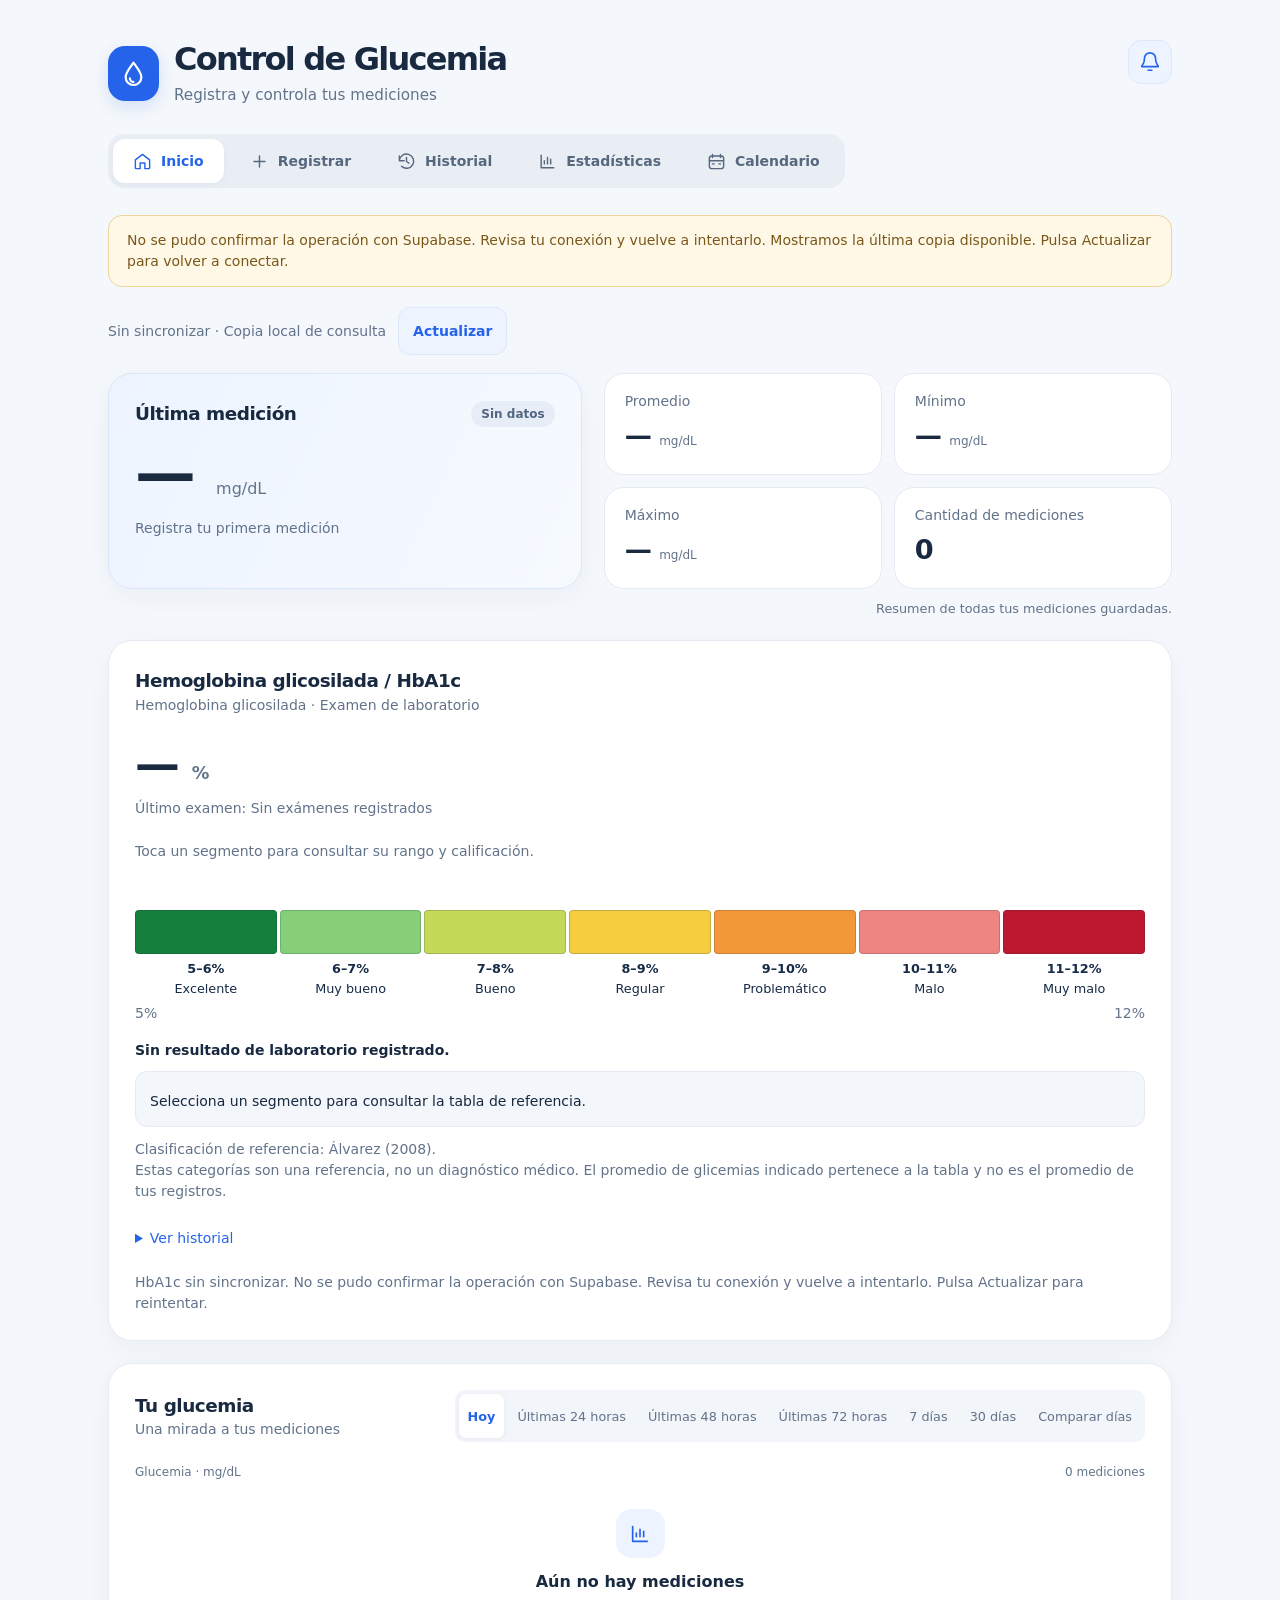
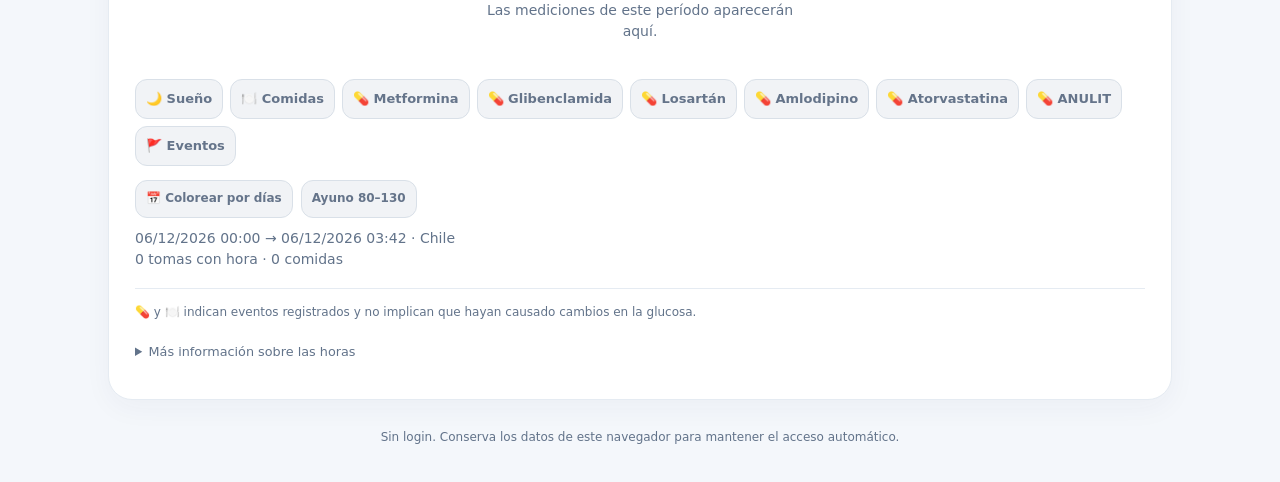
==== index.html @ 37310fe2 "GROK index.html" ====
<!DOCTYPE html>
<html lang="es">
<head>
  <meta charset="UTF-8">
  <meta name="viewport" content="width=device-width, initial-scale=1, viewport-fit=cover">
  <meta name="theme-color" content="#f4f7fb">
  <meta name="description" content="Registro personal de glucemia, historial y estadísticas en tu navegador.">
  <title>Control de Glucemia</title>
  <link rel="manifest" href="./manifest.webmanifest">
  <meta name="apple-mobile-web-app-capable" content="yes">
  <meta name="apple-mobile-web-app-status-bar-style" content="default">
  <meta name="apple-mobile-web-app-title" content="Glucemia">
  <meta name="mobile-web-app-capable" content="yes">
  <link rel="apple-touch-icon" href="./apple-touch-icon.png">
  <link rel="icon" href="./favicon.ico" sizes="16x16 32x32 48x48">
  <link rel="icon" type="image/png" sizes="32x32" href="./favicon-32x32.png">
  <style>
    :root { color-scheme:light; --bg:#f4f7fb; --surface:#fff; --text:#182940; --muted:#62738a; --line:#e5ebf2; --blue:#2563eb; --blue-dark:#1d4ed8; --blue-soft:#edf3ff; --green:#087d61; --green-soft:#e7f6ef; --low:#a96609; --low-soft:#fff4dc; --high:#bf4357; --high-soft:#fff0f2; --radius:24px; --shadow:0 8px 28px rgba(35,56,84,.045); }
    * { box-sizing:border-box; } [hidden] { display:none!important; }
    body { margin:0; background:var(--bg); color:var(--text); font-family:Inter,ui-sans-serif,system-ui,-apple-system,BlinkMacSystemFont,"Segoe UI",sans-serif; font-size:16px; line-height:1.5; -webkit-tap-highlight-color:transparent; }
    button,input,select,textarea { font:inherit; touch-action:manipulation; } button { cursor:pointer; transition:background .18s,transform .18s,box-shadow .18s; } button:active { transform:translateY(1px); } button:disabled { cursor:not-allowed; opacity:.5; }
    :focus-visible { outline:3px solid #78a6ff; outline-offset:4px; } h1,h2,h3,p { margin:0; }
    h1 { font-size:clamp(1.6rem,4vw,2rem); letter-spacing:-.055em; line-height:1.2; } h2 { font-size:1.15rem; letter-spacing:-.025em; } h3 { font-size:1rem; } svg { display:block; }
    .icon { width:22px; height:22px; fill:none; stroke:currentColor; stroke-width:1.8; stroke-linecap:round; stroke-linejoin:round; flex-shrink:0; }
    .muted { color:var(--muted); } .small { font-size:.875rem; } .eyebrow { font-size:.75rem; font-weight:700; letter-spacing:.11em; text-transform:uppercase; }
    .sr-only { position:absolute; width:1px; height:1px; overflow:hidden; clip:rect(0,0,0,0); white-space:nowrap; }
    .app { max-width:1120px; margin:0 auto; padding:40px 28px 36px; } .header { display:flex; align-items:center; gap:15px; margin-bottom:27px; }
    .brand { width:51px; height:55px; display:grid; place-items:center; background:var(--blue); color:#fff; border-radius:17px; box-shadow:0 6px 16px #2563eb26; flex-shrink:0; } .brand .icon { width:29px; height:29px; }
    .header p { margin-top:6px; color:var(--muted); font-size:.95rem; } .local-label { margin-left:auto; display:flex; align-items:center; gap:7px; color:var(--muted); font-size:.8rem; } .local-label .icon { width:16px; height:16px; }
    .nav { display:flex; gap:6px; padding:5px; margin-bottom:27px; background:#e9eef5; border-radius:16px; width:fit-content; }
    .nav button { border:0; background:transparent; color:#56677e; border-radius:12px; display:flex; gap:9px; align-items:center; justify-content:center; padding:11px 20px; font-size:.875rem; font-weight:600; min-height:44px; }
    .nav button[aria-current="page"] { background:#fff; color:var(--blue); box-shadow:0 2px 7px #18304b0a; } .nav .icon { width:19px; height:19px; }
    .workspace { display:grid; grid-template-columns:1fr 1fr; gap:22px; align-items:start; }
    .card { padding:26px; background:var(--surface); border:1px solid var(--line); border-radius:var(--radius); box-shadow:var(--shadow); } .full { grid-column:1/-1; }
    .card-head { display:flex; align-items:center; justify-content:space-between; gap:14px; margin-bottom:21px; } .heading-icon { display:flex; align-items:center; gap:10px; } .heading-icon>.icon { color:var(--blue); width:21px; height:21px; }
    .section-label { margin-bottom:14px; color:var(--muted); } .overview { display:grid; grid-template-columns:1fr 1.2fr; gap:22px; }
    .latest { background:linear-gradient(115deg,#edf4ff,#f6faff); border-color:#dae6fb; } .latest .card-head { margin-bottom:12px; }
    .latest-value { font-size:clamp(2.8rem,7vw,3.8rem); font-weight:700; line-height:1.1; letter-spacing:-.065em; } .latest-value span { font-size:1rem; color:var(--muted); letter-spacing:0; font-weight:500; margin-left:7px; } .latest-date { margin-top:11px; color:var(--muted); font-size:.875rem; }
    .stats { display:grid; grid-template-columns:1fr 1fr; gap:12px; } .stat { border:1px solid var(--line); border-radius:20px; padding:17px 20px; background:#fff; } .stat dt { color:var(--muted); font-size:.875rem; } .stat dd { margin:4px 0 0; font-size:1.7rem; font-weight:700; letter-spacing:-.04em; } .stat dd small { font-size:.75rem; color:var(--muted); font-weight:500; letter-spacing:0; } dl { margin:0; }
    .scope-note { margin-top:10px; color:var(--muted); font-size:.8rem; text-align:right; } .register-card { grid-row:span 2; } .form-field { margin-bottom:17px; }
    label { display:block; font-size:.875rem; font-weight:600; margin-bottom:7px; } label .optional { color:var(--muted); font-weight:400; }
    input,select,textarea { width:100%; color:var(--text); background:#fafbfd; border:1px solid #dce4ee; border-radius:12px; padding:12px 14px; min-height:48px; }
    input::placeholder,textarea::placeholder { color:#8391a4; opacity:1; } input:focus,select:focus,textarea:focus { outline:0; border-color:var(--blue); box-shadow:0 0 0 3px #2563eb18; background:#fff; } textarea { resize:vertical; min-height:84px; }
    .glucose-wrap { background:#f4f8ff; border:1px solid #dce8fb; border-radius:18px; padding:15px 20px; text-align:center; margin-bottom:20px; } .glucose-wrap label { color:var(--muted); font-size:.8rem; font-weight:500; }
    .glucose-wrap input { display:block; width:100%; border:0; background:transparent; padding:0; min-height:72px; text-align:center; font-size:3.5rem; font-weight:650; letter-spacing:-.055em; color:var(--blue); } .glucose-wrap input::placeholder { color:#98b4e1; } .glucose-wrap input:focus { box-shadow:none; } .glucose-wrap:focus-within { border-color:var(--blue); box-shadow:0 0 0 3px #2563eb15; } .glucose-wrap .unit { color:var(--muted); font-size:.875rem; }
    .primary { border:0; background:var(--blue); color:#fff; border-radius:13px; padding:14px 20px; min-height:50px; font-weight:600; display:inline-flex; align-items:center; justify-content:center; gap:9px; } .primary:hover { background:var(--blue-dark); box-shadow:0 5px 16px #2563eb20; } .wide { width:100%; }
    .error { color:#b52d43; font-size:.875rem; margin:0 0 14px; } .privacy { display:flex; gap:7px; align-items:center; justify-content:center; margin-top:13px; font-size:.75rem; color:var(--muted); } .privacy .icon { width:14px; height:14px; }
    .badge { display:inline-flex; align-items:center; gap:5px; padding:4px 10px; border-radius:20px; font-size:.75rem; font-weight:650; white-space:nowrap; } .badge.low { background:var(--low-soft); color:var(--low); } .badge.normal { background:var(--green-soft); color:var(--green); } .badge.high { background:var(--high-soft); color:var(--high); } .badge.neutral { background:#e6edf7; color:#526581; }
    .filters { display:flex; gap:4px; padding:4px; background:#f2f5f9; border-radius:10px; flex-shrink:0; } .filters button { border:0; border-radius:7px; background:transparent; padding:7px 9px; min-height:36px; font-size:.8rem; color:var(--muted); } .filters button[aria-pressed="true"] { background:#fff; color:var(--blue); box-shadow:0 1px 5px #192b4510; font-weight:650; }
    .chart-top { display:flex; justify-content:space-between; gap:12px; margin-bottom:3px; font-size:.75rem; color:var(--muted); } .chart-scroll { overflow-x:hidden; } .chart { width:100%; min-width:260px; height:235px; overflow:visible; } .chart text { font-family:inherit; font-size:12px; fill:var(--muted); } .chart .hit { cursor:pointer; outline:none; } .chart .hit:hover .dot,.chart .hit:focus .dot { stroke-width:4; stroke:#132c59; }
    .chart-detail { min-height:63px; padding:11px 13px; border-radius:12px; background:#f5f8fc; font-size:.875rem; color:var(--muted); overflow-wrap:anywhere; } .chart-detail strong { color:var(--text); } .chart-detail:empty::before { content:"Toca un punto para ver la medición."; }
    .empty { padding:25px 12px; text-align:center; color:var(--muted); } .empty-icon { margin:0 auto 12px; background:var(--blue-soft); color:var(--blue); width:49px; height:49px; border-radius:16px; display:grid; place-items:center; } .empty h3 { color:var(--text); margin-bottom:6px; } .empty p { font-size:.875rem; max-width:320px; margin:auto; }
    .range-bar { height:13px; background:#edf1f6; border-radius:10px; display:flex; overflow:hidden; margin:6px 0 20px; } .range-bar span { transition:width .4s ease; } .range-bar .low { background:#eeb54c; } .range-bar .normal { background:#2fa780; } .range-bar .high { background:#de7788; }
    .range-legend { display:grid; grid-template-columns:repeat(3,1fr); gap:10px; } .range-item strong { display:block; font-size:1.65rem; letter-spacing:-.035em; margin:3px 0; } .range-label { display:flex; align-items:center; gap:6px; font-size:.8rem; color:var(--muted); } .swatch { width:8px; height:8px; border-radius:50%; flex-shrink:0; } .range-item small { color:var(--muted); font-size:.75rem; } .range-note { margin-top:18px; border-top:1px solid var(--line); padding-top:14px; color:var(--muted); font-size:.75rem; line-height:1.65; }
    .history-list { display:grid; gap:12px; } .record { display:flex; gap:16px; justify-content:space-between; padding:19px; border:1px solid var(--line); border-radius:17px; background:#fff; } .record-main { min-width:0; } .record-top { display:flex; flex-wrap:wrap; align-items:center; gap:10px; } .record-value { font-size:1.45rem; font-weight:700; letter-spacing:-.035em; } .record-value small { font-size:.8rem; font-weight:500; letter-spacing:0; color:var(--muted); } .record-moment { font-size:.875rem; font-weight:600; margin-top:3px; } .record-food,.record-note { font-size:.875rem; color:var(--muted); margin-top:7px; overflow-wrap:anywhere; white-space:pre-wrap; } .record time { display:block; margin-top:11px; color:var(--muted); font-size:.8rem; }
    .delete-one { width:42px; height:42px; flex-shrink:0; border:0; background:#f7f9fc; border-radius:12px; display:grid; place-items:center; color:#78859a; } .delete-one:hover { color:var(--high); background:var(--high-soft); } .delete-one .icon { width:19px; height:19px; }
    .record-actions { display:flex; gap:8px; align-items:flex-start; flex-shrink:0; }
    .edit-one { width:42px; height:42px; flex-shrink:0; border:0; background:#f0f5ff; border-radius:12px; display:grid; place-items:center; color:var(--blue); }
    .edit-one:hover { background:#dfeaff; color:var(--blue-dark); }
    .edit-one .icon { width:19px; height:19px; }
    .edit-dialog { width:min(560px,calc(100% - 28px)); max-height:90vh; overflow:auto; border:0; border-radius:22px; padding:0; box-shadow:0 24px 70px #142f5140; color:var(--text); }
    .edit-dialog::backdrop { background:#10233b66; backdrop-filter:blur(2px); }
    .edit-dialog-inner { padding:24px; }
    .edit-dialog-head { display:flex; justify-content:space-between; align-items:center; gap:12px; margin-bottom:20px; }
    .edit-close { border:0; background:#f2f5f9; border-radius:10px; width:40px; height:40px; font-size:1.35rem; color:var(--muted); }
    .edit-actions { display:flex; gap:10px; margin-top:18px; }
    .edit-actions button { flex:1; }
    .danger { border:1px solid #efced5; background:#fff; color:var(--high); border-radius:12px; min-height:46px; padding:10px 16px; font-size:.875rem; font-weight:600; } .danger:hover { background:var(--high-soft); } .history-footer { display:flex; justify-content:flex-end; margin-top:22px; }
    .footer { text-align:center; color:var(--muted); font-size:.75rem; margin-top:28px; } .toast { position:fixed; z-index:30; left:50%; bottom:28px; transform:translate(-50%,20px); padding:14px 20px; background:#143e34; color:#fff; border-radius:14px; box-shadow:0 10px 30px #173d3430; opacity:0; pointer-events:none; transition:opacity .2s,transform .2s; width:max-content; max-width:calc(100% - 32px); font-size:.875rem; text-align:center; } .toast.show { opacity:1; transform:translate(-50%,0); }
    .storage-warning { border:1px solid #ecd49a; background:#fff8e6; color:#795819; padding:14px 18px; border-radius:14px; margin-bottom:20px; font-size:.875rem; }
    .page-enter { animation:enter .25s ease both; } @keyframes enter { from { opacity:0; transform:translateY(5px); } to { opacity:1; transform:translateY(0); } }
    body[data-page="registrar"] .workspace { grid-template-columns:minmax(0,600px); justify-content:center; } body[data-page="estadisticas"] .chart-card,body[data-page="estadisticas"] .range-card { grid-column:1/-1; } body[data-page="estadisticas"] .chart { height:300px; }
    @media (max-width:760px) {
      .app { padding:25px 18px calc(104px + env(safe-area-inset-bottom)); } .header { gap:11px; margin-bottom:23px; } .header p { font-size:.875rem; } .brand { width:43px; height:47px; border-radius:14px; } .brand .icon { width:26px; height:26px; } .local-label { display:none; }
      .nav { position:fixed; z-index:20; bottom:0; left:0; right:0; width:100%; margin:0; padding:9px 12px calc(9px + env(safe-area-inset-bottom)); border-radius:20px 20px 0 0; background:rgba(255,255,255,.97); border-top:1px solid var(--line); box-shadow:0 -5px 25px #142f5106; backdrop-filter:blur(12px); gap:3px; } .nav button { flex:1; flex-direction:column; padding:6px 2px; gap:4px; font-size:.75rem; min-width:0; } .nav button[aria-current="page"] { background:var(--blue-soft); box-shadow:none; } .nav .icon { width:22px; height:22px; }
      .workspace { grid-template-columns:minmax(0,1fr); gap:18px; } .overview { grid-template-columns:1fr; gap:13px; } .card { padding:21px; border-radius:21px; } .latest { padding:23px; } .latest-value { font-size:3.4rem; } .stat { padding:14px 17px; border-radius:17px; } .stat dd { font-size:1.5rem; } .register-card { grid-row:auto; } .toast { bottom:calc(91px + env(safe-area-inset-bottom)); } .card-head { flex-wrap:wrap; gap:12px; } .chart { height:220px; } .scope-note { text-align:left; }
    }
    .medications-section { border-top:1px solid var(--line); padding-top:20px; margin:4px 0 22px; }
    .medications-section>p { margin:5px 0 16px; }
    .medication-card { padding:17px; margin-top:12px; background:#fafbfd; border:1px solid var(--line); border-radius:17px; min-width:0; }
    .medication-card>p { margin-top:2px; }
    .medication-choice { border:0; margin:17px 0 0; padding:0; min-width:0; }
    .medication-choice legend { font-size:.875rem; font-weight:600; padding:0; margin-bottom:8px; }
    .medication-toggle { display:inline-flex; gap:5px; padding:4px; background:#e9eef5; border-radius:12px; }
    .medication-option { margin:0; position:relative; cursor:pointer; }
    .medication-option input { position:absolute; width:1px; height:1px; min-height:0; opacity:0; padding:0; }
    .medication-option span { display:block; min-width:64px; padding:10px 17px; text-align:center; border-radius:9px; color:var(--muted); }
    .medication-option input:checked+span { color:var(--blue); background:#fff; box-shadow:0 2px 7px #18304b0a; }
    .medication-option input:focus-visible+span { outline:3px solid #78a6ff; outline-offset:2px; }
    .medication-details { border:0; padding:0; margin:17px 0 0; min-width:0; }
    .medication-equivalent { display:block; margin:7px 0 16px; color:var(--green); font-size:.875rem; font-weight:600; }
    .medication-time-row { display:flex; align-items:center; gap:9px; }
    .medication-time-row input { min-width:0; flex:1; background:#fff; }
    .now-button { flex-shrink:0; background:var(--blue-soft); color:var(--blue); border:1px solid #dce8fb; border-radius:12px; min-height:48px; padding:10px 14px; font-size:.875rem; font-weight:600; }
    .now-button:hover { background:#dfeaff; }
    .record-medications { margin-top:13px; padding-top:12px; border-top:1px solid var(--line); }
    .record-medications h3 { font-size:.875rem; margin-bottom:7px; }
    .record-medication { margin-top:8px; font-size:.875rem; overflow-wrap:anywhere; }
    .record-medication strong { display:block; font-weight:600; }
    .record-medication p { color:var(--muted); }
    @media (prefers-reduced-motion:reduce) { *,*::before,*::after { animation:none!important; transition:none!important; scroll-behavior:auto!important; } }
    /* Extensiones: reutilizan la paleta y las tarjetas existentes. */
    .workspace>* { min-width:0; }
    .filters { flex-wrap:wrap; flex-shrink:1; }
    .filters button { min-height:44px; }
    .pressure-section { border-top:1px solid var(--line); padding-top:20px; margin-bottom:22px; }
    .pressure-fields { display:grid;grid-template-columns:repeat(2,minmax(0,1fr));gap:12px; }
    .pressure-fields label { min-height:42px; }
    .chart-options { margin:14px 0 10px; }
    .chart-options strong { margin-left:8px; }
    .chart { min-width:0; }
    .event-marker { cursor:pointer; }
    .event-marker:focus .event-line,.event-marker:hover .event-line { stroke-width:3;opacity:1; }
    .chart-detail:empty::before { content:"Toca un punto o un marcador 🌙 / 💊 / 🍽️ / 🚩 para ver el registro."; }
    .event-detail+.event-detail { margin-top:8px;padding-top:8px;border-top:1px solid var(--line); }
    .calendar-navigation { display:flex;align-items:center;justify-content:space-between;gap:12px; }
    #calendar-month { text-align:center;text-transform:capitalize; }
    .calendar-summary { display:flex;flex-wrap:wrap;gap:8px 20px;padding:18px 0;font-size:.875rem; }
    .calendar-week,.calendar-grid { display:grid;grid-template-columns:repeat(7,minmax(0,1fr));gap:7px; }
    .calendar-week { text-align:center;color:var(--muted);font-size:.8rem;margin-bottom:8px; }
    .calendar-day { border:1px solid var(--line);border-radius:14px;min-width:0;min-height:99px;padding:9px 5px;display:flex;flex-direction:column;align-items:center;gap:3px;color:var(--text); }
    .green { background:var(--green-soft);color:#08664f; }
    .yellow { background:var(--low-soft);color:#805109; }
    .red { background:var(--high-soft);color:#a52c40; }
    .gray { background:#f0f3f7;color:#586b80; }
    .calendar-day[aria-pressed="true"] { outline:3px solid var(--blue);outline-offset:1px; }
    .calendar-day[aria-current="date"] .day-number { text-decoration:underline;text-underline-offset:4px; }
    .calendar-day .day-number { font-weight:700;font-size:1rem; }
    .day-count,.day-average { font-size:.75rem; }
    .calendar-symbol { display:inline-flex;min-width:20px;justify-content:center;border-radius:6px;font-weight:750;font-size:.8rem; }
    .calendar-legend { display:flex;flex-wrap:wrap;gap:9px 18px;padding:0;margin:18px 0 10px;list-style:none;font-size:.8rem; }
    .calendar-detail { margin-top:24px;border-top:1px solid var(--line);padding-top:22px; }
    .calendar-detail .history-list { margin-top:16px; }
    @media(max-width:480px) {
      .calendar-card { padding:16px 10px; }
      .calendar-grid,.calendar-week { gap:4px; }
      .calendar-day { min-height:86px;padding:8px 1px;border-radius:9px;gap:4px; }
      .day-average,.calendar-navigation button span { display:none; }
      .calendar-navigation { gap:6px; }
      .calendar-navigation button { min-width:44px;padding:8px 12px; }
      .day-count { font-size:.65rem; }
      .nav { padding-left:5px;padding-right:5px; }
      .nav button { font-size:.66rem; }
    }

    .record .record-main { flex:1; }
    .record.record-low { background:var(--low-soft);border-color:#ebd29a; }
    .record.record-normal { background:var(--green-soft);border-color:#b6dfca; }
    .record.record-high { background:var(--high-soft);border-color:#edbcc5; }
    .record-status { margin-left:auto;align-self:flex-start;flex-shrink:0; }
    .record-status.normal { background:#c9eddb;color:#08664f; }
    .record-status.low { background:#ffe2a1;color:#805109; }
    .record-status.high { background:#f8ced5;color:#a52c40; }
    .calendar-chart-section { margin:10px 0 24px;padding:18px 0;border-bottom:1px solid var(--line); }
    .calendar-chart-section h3 { margin-bottom:12px; }
    .calendar-chart-section .chart { height:280px; }
    @media(max-width:480px) {
      .record { gap:8px;padding:14px; }
      .record-status { padding:4px 8px;font-size:.7rem; }
      .record .delete-one { width:34px;height:38px; }
      .calendar-chart-section .chart { height:235px; }
    }
    .calendar-clock-wrap { max-width:440px;margin:0 auto 12px; }
    .calendar-clock { width:100%;height:auto;display:block;overflow:visible; }
    .clock-hour { font-family:inherit;font-size:13px;fill:var(--muted); }
    .clock-hour.major { font-weight:700;fill:var(--text); }
    .clock-date { font-family:inherit;font-size:15px;font-weight:600;fill:var(--text); }
    .clock-count { font-family:inherit;font-size:32px;font-weight:700;fill:var(--text); }
    .clock-point { cursor:pointer; }
    .clock-point:focus .clock-dot,.clock-point:hover .clock-dot { stroke:#182940;stroke-width:4; }
    .clock-legend { display:flex;justify-content:center;flex-wrap:wrap;gap:8px 16px;margin:12px 0;font-size:.8rem;color:var(--muted); }
    .clock-legend span { display:inline-flex;align-items:center;gap:5px; }
    #calendar-clock-detail:empty::before { content:"Toca un punto del reloj para consultar su hora y sus detalles."; }
    #calendar-clock-note { margin:12px 0; }
    #calendar-chart-title { margin-top:24px; }
    .event-datetime { display:grid;grid-template-columns:minmax(0,1fr);gap:14px;width:100%;min-width:0;max-width:100%; }
    .event-datetime input { min-width:0;max-width:100%; }
    .record.record-meal { background:#fff7ec;border-color:#ecd8bc; }
    .meal-register-card,.medication-register-card { scroll-margin-top:20px; }
    .chart-options { display:flex;gap:8px;flex-wrap:wrap; }
    .chart-options .now-button { min-height:40px;padding:7px 10px;font-size:.78rem; }
    @media(max-width:760px) {
      .chart-options { display:grid;grid-template-columns:repeat(3,minmax(0,1fr));gap:5px;margin:10px 0 8px; }
      .chart-options .now-button { width:100%;min-width:0;min-height:34px;padding:5px 3px;font-size:.60rem;line-height:1.1;white-space:nowrap; }
      .chart-options strong { margin-left:2px; }
      .chart-card .chart { height:245px; }
    }
    #calendar-timeline { margin-top:16px; }
    .clock-date { font-size:13px; }
    body[data-page="inicio"] .chart-card { grid-column:1/-1; }
    .history-date-group { display:grid;gap:12px;min-width:0; }
    .history-date-group+.history-date-group { margin-top:16px; }
    .history-date-title { padding:10px 2px 6px;border-bottom:1px solid var(--line);font-size:.95rem;font-weight:650;color:var(--muted); }
    .chart-help { margin-top:10px;color:var(--muted);font-size:.8rem; }
    .chart-help summary { cursor:pointer;padding:9px 0;min-height:40px; }
    .chart-help p { margin:5px 0 10px; }

    #chart { touch-action:pan-y; }
    #chart-content .chart-scroll { position:relative; }
    .chart-touch-surface { pointer-events:none;touch-action:none; }
    @media(any-pointer:coarse) { .comparison-average-point { touch-action:none; } }
    .note-event-marker text { font-size:13px; }
    .event-detail,.record-main { overflow-wrap:anywhere; }
    .calendar-event-flag { position:absolute;right:3px;top:3px;font-size:11px; }
    .calendar-day { position:relative; }
    .chart-crosshair { stroke:#7c8798;stroke-width:1;stroke-dasharray:2 3;opacity:.8;pointer-events:none; }
    .chart-tooltip { position:absolute;z-index:3;max-width:290px;box-sizing:border-box;background:#172b46;color:white;border-radius:8px;padding:8px 10px;font-size:12px;line-height:1.35;pointer-events:none;box-shadow:0 3px 12px #14294426;overflow:hidden; }
    .chart-tooltip .event-detail { padding:5px 0 0;margin:5px 0 0;border-top:1px solid #ffffff40; }
    .chart-tooltip p { margin:2px 0;overflow-wrap:anywhere;color:inherit;font-size:12px; }
    .chart-tooltip strong { color:inherit;font-size:12px; }
    .chart .is-preview .dot,.chart .is-selected .dot { stroke:#132c59;stroke-width:4;r:7; }
    .chart .is-preview .event-line,.chart .is-selected .event-line { stroke-width:3;opacity:1; }

    /* Comparador de días: estilos limitados a sus elementos. */
    .comparison-panel { margin:0 0 18px;padding:16px;border:1px solid var(--line);border-radius:16px;background:#fafbfd; }
    .comparison-panel h3 { margin-bottom:12px; }
    .comparison-dates { display:grid;grid-template-columns:repeat(auto-fit,minmax(220px,1fr));gap:12px; }
    .comparison-date { display:flex;align-items:end;gap:8px;min-width:0; }
    .comparison-date>div { flex:1;min-width:0; }
    .comparison-date input { min-width:0;max-width:100%; }
    .comparison-actions { display:flex;flex-wrap:wrap;align-items:center;gap:10px;margin-top:14px; }
    .comparison-legend { display:flex;flex-wrap:wrap;gap:8px 16px;margin:12px 0 18px;font-size:.8rem; }
    .comparison-key { display:inline-flex;align-items:center;gap:6px; }
    .comparison-swatch { display:inline-block;width:24px;height:4px;flex-shrink:0;border-radius:3px; }
    .comparison-summary { margin-top:20px;min-width:0; }
    .comparison-table-wrap { max-width:100%;overflow-x:auto;margin:12px 0;border:1px solid var(--line);border-radius:12px; }
    .comparison-table { border-collapse:separate;border-spacing:0;width:100%;font-size:.8rem; }
    .comparison-table th,.comparison-table td { padding:10px 12px;border-bottom:1px solid var(--line);text-align:center;min-width:108px; }
    .comparison-table th:first-child { position:sticky;left:0;background:#f5f8fc;text-align:left;min-width:150px;max-width:190px;z-index:1; }
    .comparison-table thead th { background:#f5f8fc; }
    .comparison-table tr:last-child>* { border-bottom:0; }
    @media(max-width:480px) { .comparison-dates { grid-template-columns:minmax(0,1fr); } .comparison-panel { padding:12px; } .comparison-actions>button { flex:1 1 150px; } .comparison-table th:first-child { min-width:125px;max-width:135px; } }
    .hba1c-card .hba1c-value { font-size:2.8rem;font-weight:700;letter-spacing:-.04em;line-height:1.2;margin:8px 0; }
    .hba1c-card .hba1c-value small { font-size:1.1rem;color:var(--muted); }
    .hba1c-scale { margin-top:22px; }
    .hba1c-track { position:relative;padding-top:48px; }
    .hba1c-marker { position:absolute;inset:0;pointer-events:none; }
    .hba1c-marker-label { position:absolute;top:0;left:clamp(52px,var(--position),calc(100% - 52px));transform:translateX(-50%);background:#172b46;color:white;border:2px solid white;border-radius:8px;padding:5px 9px;font-size:.875rem;font-weight:700;white-space:nowrap;box-shadow:0 1px 4px #172b4640; }
    .hba1c-marker-tip { position:absolute;top:34px;left:var(--position);transform:translateX(-50%);width:18px;height:18px;filter:drop-shadow(0 1px 1px #172b4670); }
    .hba1c-segments { display:grid;grid-template-columns:repeat(7,minmax(0,1fr));gap:3px; }
    .hba1c-segment { min-width:0;border:0;background:transparent;padding:0;color:#172b46;cursor:pointer;border-radius:5px; }
    .hba1c-segment:focus-visible { outline:3px solid #172b46;outline-offset:4px; }
    .hba1c-swatch { display:block;height:44px;background:var(--segment-color);border-radius:4px;border:1px solid #172b4633; }
    .hba1c-segment[aria-pressed="true"] .hba1c-swatch { box-shadow:inset 0 0 0 3px #fff,inset 0 0 0 5px #172b46; }
    .hba1c-range,.hba1c-rating { display:block;font-size:.8rem;line-height:1.4;margin-top:6px;overflow-wrap:anywhere; }
    .hba1c-rating { font-weight:400;margin-top:2px; }
    .hba1c-limits { display:flex;justify-content:space-between;margin-top:5px; }
    .hba1c-current { margin:16px 0 10px;font-weight:600; }
    .hba1c-reference { padding:14px;background:#f3f6fa;border:1px solid var(--line);border-radius:12px; }
    .hba1c-reference p { margin-top:5px; }
    .hba1c-source { margin-top:12px; }
    @media(max-width:767px) { .hba1c-segment .hba1c-range,.hba1c-segment .hba1c-rating { display:none; } }
    .hba1c-actions { display:flex;flex-wrap:wrap;align-items:center;gap:14px;margin-top:16px; }
    .hba1c-history { margin-top:16px; }
    .hba1c-history summary { cursor:pointer;color:var(--blue);font-size:.875rem;min-height:44px;padding:10px 0; }
    .hba1c-history-row { display:flex;justify-content:space-between;align-items:center;gap:12px;padding:12px 0;border-top:1px solid var(--line); }
    .hba1c-history-row strong,.hba1c-history-row time { display:block; }
    #hba1c-status,#hba1c-change { margin-top:10px;overflow-wrap:anywhere; }
    .vitals-summary { display:grid;grid-template-columns:repeat(4,minmax(0,1fr));gap:12px;margin:20px 0; }
    .vitals-stat { border:1px solid var(--line);border-radius:16px;padding:16px;min-width:0; }
    .vitals-stat strong { display:block;font-size:1.5rem;margin:8px 0; }
    .vitals-stat small { display:block;color:var(--muted);margin-top:6px; }
    #vitals-reference-legend p { margin-top:10px; }
    .vitals-units,.vitals-legend { display:flex;justify-content:space-between;gap:12px;flex-wrap:wrap;font-size:.8rem;color:var(--muted);margin:16px 0; }
    #vitals-chart { width:100%;height:330px;display:block;touch-action:pan-y; }
    #vitals-host { position:relative; }
    #vitals-tooltip { pointer-events:none;z-index:5; }
    #vitals-detail { margin-top:12px; }
    #vitals-detail:empty { display:none; }
    .vitals-key { display:inline-block;width:24px;border-top:3px solid;vertical-align:middle;margin-right:6px; }
    @media(max-width:800px) { .vitals-summary { grid-template-columns:repeat(2,minmax(0,1fr)); }.vitals-stat { padding:12px; }.vitals-stat strong { font-size:1.2rem; } }
    @media(max-width:359px) { .vitals-summary { grid-template-columns:1fr; } }
  
    .push-card { margin-bottom:22px; }
    .push-actions { display:flex;flex-wrap:wrap;gap:10px;margin-top:14px; }
    .push-status { margin-top:12px; }
#health-dialog{width:min(520px,calc(100vw - 24px));max-height:90dvh;overflow-y:auto;overflow-x:hidden;border:1px solid #dce5f2;border-radius:20px;padding:22px}#health-dialog .card-head{position:sticky;top:-22px;background:white;z-index:2;padding:12px 0}#sleep-register h2{margin-bottom:12px}#sleep-register form{margin-top:18px}#sleep-duration{font-weight:700;color:#66509a}
  .visibility-buttons{display:flex!important;flex-wrap:wrap;gap:7px!important;margin:12px 0!important}.visibility-buttons .now-button{width:auto!important;min-width:0;min-height:40px!important;font-size:13px!important;padding:8px 10px!important;white-space:normal!important;line-height:1.3!important}.visibility-buttons strong{margin-left:5px!important}.visibility-buttons [aria-checked="false"]{background:#f2f5fb;color:#506580;border-color:#d9e2f0}.temporal-marker{cursor:pointer;touch-action:none}.temporal-marker:focus{outline:none;filter:drop-shadow(0 0 2px #1b3e7b)}.field-error{display:block;font-size:13px}.split-confirm{display:flex;align-items:flex-start;gap:8px;font-size:13px;margin:8px 0}.split-confirm input{width:18px;height:18px;flex:none;margin-top:2px}.chart-detail select{width:100%;max-width:100%;margin-top:8px}#vitals-detail{padding:11px 13px;background:#f5f8fc;border-radius:12px;min-height:55px}#vital-register h2{margin-bottom:18px}#vital-register .pressure-section{border-top:0;margin-top:12px}.chart-options:not(.visibility-buttons) .now-button{font-size:12px;white-space:normal;line-height:1.3;min-height:38px}
.visibility-buttons[hidden]{display:none!important}@media(max-width:520px){.visibility-buttons{display:grid!important;grid-template-columns:repeat(2,minmax(0,1fr));}.visibility-buttons[hidden]{display:none!important}.visibility-buttons .now-button{width:100%!important;font-size:12px!important;padding:7px 4px!important}.visibility-buttons .visibility-label{display:block}.visibility-buttons strong{display:block;margin:3px 0 0!important}}</style>
<link rel="stylesheet" href="./notifications.css">
<style>
  /* El panel solo se desplaza verticalmente, también al iniciar el gesto en un control. */
  #notification-dialog {
    overflow-x:hidden;
    overflow-y:auto;
    overscroll-behavior-x:none;
    overscroll-behavior-y:contain;
    touch-action:pan-y pinch-zoom;
    max-width:calc(100% - 24px);
  }
  #notification-dialog > .card-head {
    position:sticky;
    top:-24px;
    z-index:10;
    margin:-24px -24px 16px;
    padding:16px 24px;
    background:var(--bg);
    border-bottom:1px solid var(--line);
  }
  @media(max-width:400px) {
    #notification-dialog > .card-head {
      top:-16px;
      margin:-16px -16px 16px;
      padding:12px 16px;
    }
  }
  #notification-dialog * { touch-action:pan-y pinch-zoom; }
  #notification-dialog :is(input,select,fieldset,form,.reminder-item) { min-width:0;max-width:100%; }
  #notification-dialog :is(p,strong,legend,label) { overflow-wrap:anywhere; }
  html:has(#notification-dialog[open]),body:has(#notification-dialog[open]) {
    overflow:hidden;
    overscroll-behavior:none;
  }
#health-dialog{width:min(520px,calc(100vw - 24px));max-height:90dvh;overflow-y:auto;overflow-x:hidden;border:1px solid #dce5f2;border-radius:20px;padding:22px}#health-dialog .card-head{position:sticky;top:-22px;background:white;z-index:2;padding:12px 0}#sleep-register h2{margin-bottom:12px}#sleep-register form{margin-top:18px}#sleep-duration{font-weight:700;color:#66509a}

    /* Corrección iPhone/Safari: controles nativos de fecha/hora sin desbordes. */
    .event-datetime { width:100%; max-width:100%; min-width:0; }
    .event-datetime > .form-field { min-width:0; max-width:100%; }
    .event-datetime input[type="date"],
    .event-datetime input[type="time"] {
      display:block;
      box-sizing:border-box;
      width:100%;
      min-width:0;
      max-width:100%;
      -webkit-min-logical-width:0;
      font-size:16px;
    }
    /* En pantallas estrechas, cada control ocupa su propia fila: el selector
       nativo de iOS necesita más espacio que una columna de media tarjeta. */
    @media (max-width:480px) {
      .event-datetime { grid-template-columns:minmax(0,1fr); gap:0; }
    }

    /* FIX definitivo: fecha y hora en filas independientes en TODOS los formularios.
       Evita la superposición de controles nativos date/time en Safari iOS
       incluso cuando el viewport CSS es mayor que el ancho visual del teléfono. */
    .event-datetime {
      display:grid !important;
      grid-template-columns:minmax(0,1fr) !important;
      gap:14px !important;
      width:100%;
      min-width:0;
      max-width:100%;
      margin-bottom:14px;
    }
    .event-datetime > .form-field {
      display:block;
      width:100%;
      min-width:0;
      max-width:100%;
      margin:0;
    }
    .event-datetime > .form-field > input:is([type="date"],[type="time"]) {
      display:block;
      box-sizing:border-box !important;
      width:100% !important;
      min-width:0 !important;
      max-width:100% !important;
      margin:0 !important;
      -webkit-appearance:auto;
      appearance:auto;
    }
  </style>
<style id="notification-styles-restored">
/* Notificaciones: estilos autónomos y acotados, restauran la presentación original. */
#notification-bell.notification-bell {
  display:inline-flex;align-items:center;justify-content:center;flex:none;
  width:44px;height:44px;margin-left:auto;border:1px solid #dce8fb;
  border-radius:13px;background:#edf3ff;color:#2563eb;padding:9px;cursor:pointer;
}
#notification-bell.notification-bell .icon {width:22px;height:22px;stroke-width:1.8;}
#notification-dialog.notification-dialog {
  position:fixed;inset:0;margin:auto;
  width:min(560px,calc(100vw - 24px));max-width:calc(100vw - 24px);
  height:fit-content;max-height:min(90dvh,860px);overflow-x:hidden;overflow-y:auto;
  padding:22px 24px 26px;border:1px solid #dce5f2;border-radius:20px;
  background:#fff;color:#182940;box-shadow:0 24px 70px #142f5140;
  overscroll-behavior:contain;touch-action:pan-y pinch-zoom;
}
#notification-dialog::backdrop {background:rgba(16,35,59,.60);backdrop-filter:blur(3px);}
#notification-dialog .card-head {position:sticky;top:-22px;z-index:2;display:flex;align-items:center;justify-content:space-between;gap:10px;margin:-22px -24px 16px;padding:18px 24px;background:#fff;border-bottom:1px solid #e5ebf2;}
#notification-dialog .card-head h2 {font-size:1.16rem;}
#notification-dialog .card-head .now-button {min-height:40px;}
#notification-dialog .push-actions {display:flex;flex-wrap:wrap;gap:8px;margin:12px 0;}
#notification-dialog .push-actions button {min-height:42px;max-width:100%;white-space:normal;}
#notification-dialog #push-status {min-height:20px;margin:8px 0 14px;overflow-wrap:anywhere;}
#notification-dialog fieldset {min-width:0;margin:15px 0 20px;padding:15px;border:1px solid #dce5f2;border-radius:15px;}
#notification-dialog fieldset legend {padding:0 7px;color:#385677;font-size:.9rem;font-weight:700;}
#notification-dialog fieldset:disabled {opacity:.70;}
#notification-dialog .notification-settings {display:grid;grid-template-columns:1fr;gap:8px;}
#notification-dialog .notification-toggle {display:flex;align-items:center;justify-content:space-between;gap:10px;min-height:44px;margin:0;padding:10px 12px;border:1px solid #e5ebf2;border-radius:12px;background:#fafbfd;font-weight:500;cursor:pointer;}
#notification-dialog .notification-toggle span {flex:1;min-width:0;overflow-wrap:anywhere;}
#notification-dialog .notification-toggle input[type="checkbox"] {width:20px;height:20px;min-height:20px;flex:none;margin:0;accent-color:#2563eb;cursor:pointer;}
#notification-dialog label:not(.notification-toggle) {margin:12px 0 6px;}
#notification-dialog .reminder-grid {display:grid;grid-template-columns:minmax(0,1fr);gap:10px;}
#notification-dialog .reminder-grid > div {min-width:0;}
#notification-dialog :is(input,select,textarea) {min-width:0;max-width:100%;}
#notification-dialog h3 {margin:16px 0 9px;}
#notification-dialog .reminder-item {display:block;margin:9px 0;padding:13px;border:1px solid #dce5f2;border-radius:13px;background:#fafbfd;overflow-wrap:anywhere;}
#notification-dialog .reminder-item button {margin:5px 6px 0 0;}
#notification-dialog :is(p,span,strong,label) {overflow-wrap:anywhere;}
@media(max-width:480px){
  #notification-dialog.notification-dialog {padding:16px;max-height:94dvh;border-radius:16px;}
  #notification-dialog .card-head {top:-16px;margin:-16px -16px 14px;padding:13px 16px;}
  #notification-dialog fieldset {padding:11px;}
  #notification-dialog .reminder-grid {grid-template-columns:1fr;}
  #notification-dialog .push-actions > button {flex:1 1 160px;}
}
</style>
<style id="notification-ios-switch-fix">
/* Corrección exclusiva de interruptores de notificaciones: apariencia iOS. */
#notification-dialog.notification-dialog label.notification-toggle > input[type="checkbox"][role="switch"] {
  -webkit-appearance: none !important;
  appearance: none !important;
  box-sizing: border-box !important;
  display: inline-block !important;
  position: relative !important;
  isolation: isolate;
  flex: 0 0 51px !important;
  width: 51px !important;
  min-width: 51px !important;
  max-width: 51px !important;
  height: 31px !important;
  min-height: 31px !important;
  max-height: 31px !important;
  margin: 0 !important;
  padding: 0 !important;
  border: 0 !important;
  border-radius: 999px !important;
  background: #d1d5db !important;
  background-image: none !important;
  box-shadow: inset 0 0 0 1px rgba(0,0,0,.035) !important;
  opacity: 1 !important;
  cursor: pointer !important;
  vertical-align: middle !important;
  transform: none !important;
  transition: background-color .2s ease,box-shadow .2s ease !important;
}
#notification-dialog.notification-dialog label.notification-toggle > input[type="checkbox"][role="switch"]:checked {
  background: #34c759 !important;
  background-image: none !important;
}
#notification-dialog.notification-dialog label.notification-toggle > input[type="checkbox"][role="switch"]::before {
  content: "" !important;
  display: block !important;
  box-sizing: border-box !important;
  position: absolute !important;
  left: 2px !important;
  top: 2px !important;
  width: 27px !important;
  height: 27px !important;
  border: none !important;
  border-radius: 50% !important;
  background: #fff !important;
  background-image: none !important;
  opacity: 1 !important;
  box-shadow: 0 1px 3px rgba(0,0,0,.2),0 0 1px rgba(0,0,0,.13) !important;
  transform: translateX(0) !important;
  transition: transform .2s cubic-bezier(.2,.8,.2,1) !important;
  pointer-events: none !important;
}
#notification-dialog.notification-dialog label.notification-toggle > input[type="checkbox"][role="switch"]:checked::before {
  transform: translateX(20px) !important;
}
#notification-dialog.notification-dialog label.notification-toggle > input[type="checkbox"][role="switch"]::after {
  content: none !important;
  display: none !important;
}
#notification-dialog.notification-dialog label.notification-toggle > input[type="checkbox"][role="switch"]:focus-visible {
  outline: 3px solid #78a6ff !important;
  outline-offset: 3px !important;
}
@media (prefers-reduced-motion: reduce) {
  #notification-dialog.notification-dialog label.notification-toggle > input[type="checkbox"][role="switch"],
  #notification-dialog.notification-dialog label.notification-toggle > input[type="checkbox"][role="switch"]::before { transition: none !important; }
}
</style>
<style id="chart-toggle-colors-no-labels">
/* Interruptores de capas y opciones del gráfico: color indica estado sin ON/OFF. */
button.now-button[role="switch"][aria-checked="false"] {
  background: #f1f3f6 !important;
  border-color: #d9e0e8 !important;
  color: #65748a !important;
  box-shadow: none !important;
}
button.now-button[role="switch"][aria-checked="true"] {
  background: #e6f1ff !important;
  border-color: #bfd8ff !important;
  color: #1d4ed8 !important;
  box-shadow: inset 0 0 0 1px rgba(37,99,235,.06) !important;
}
/* Los atributos aria-checked siguen comunicando el estado para accesibilidad. */
button.now-button[role="switch"] > strong {
  display: none !important;
}
button.now-button[role="switch"]:hover:not(:disabled) {
  filter: brightness(.985);
}
button.now-button[role="switch"]:focus-visible {
  outline: 3px solid #7ea9ff;
  outline-offset: 2px;
}
</style>
</head>
<body data-page="inicio">
  <svg xmlns="http://www.w3.org/2000/svg" style="display:none" aria-hidden="true">
    <symbol id="i-drop" viewBox="0 0 24 24"><path d="M12 3C9 7.5 5.5 11 5.5 15a6.5 6.5 0 0 0 13 0C18.5 11 15 7.5 12 3Z"/><path d="M9 16a3 3 0 0 0 3 3"/></symbol>
    <symbol id="i-home" viewBox="0 0 24 24"><path d="m3 10 9-7 9 7v10a1 1 0 0 1-1 1h-5v-7H9v7H4a1 1 0 0 1-1-1Z"/></symbol>
    <symbol id="i-plus" viewBox="0 0 24 24"><path d="M12 5v14M5 12h14"/></symbol>
    <symbol id="i-history" viewBox="0 0 24 24"><path d="M3 11a9 9 0 1 1 2.7 7M3 5v6h6M12 7v5l3 2"/></symbol>
    <symbol id="i-chart" viewBox="0 0 24 24"><path d="M4 4v16h16M8 15v-4M12 15V7M16 15V9"/></symbol>
    <symbol id="i-lock" viewBox="0 0 24 24"><rect x="5" y="10" width="14" height="11" rx="3"/><path d="M8 10V7a4 4 0 0 1 8 0v3M12 14v3"/></symbol>
    <symbol id="i-trash" viewBox="0 0 24 24"><path d="M3 6h18M9 6V3h6v3M5 6l1 15h12l1-15M10 10v7M14 10v7"/></symbol>
    <symbol id="i-check" viewBox="0 0 24 24"><path d="m5 12 4 4L19 6"/></symbol>
    <symbol id="i-edit" viewBox="0 0 24 24"><path d="M12 20h9"/><path d="M16.5 3.5a2.1 2.1 0 0 1 3 3L8 18l-4 1 1-4Z"/></symbol>
  </svg>
  <div class="app">
    <header class="header">
      <div class="brand" aria-hidden="true"><svg class="icon"><use href="#i-drop"/></svg></div>
      <div><h1>Control de Glucemia</h1><p>Registra y controla tus mediciones</p></div>
      <button id="notification-bell" class="notification-bell" type="button" aria-label="Abrir configuración de notificaciones" aria-haspopup="dialog" aria-controls="notification-dialog"><svg class="icon" viewBox="0 0 24 24" aria-hidden="true"><path d="M18 8a6 6 0 0 0-12 0c0 7-3 7-3 9h18c0-2-3-2-3-9M10 21h4"/></svg></button>
    </header>
    <nav class="nav" aria-label="Navegación principal">
      <button type="button" data-nav="inicio" aria-current="page"><svg class="icon" aria-hidden="true"><use href="#i-home"/></svg><span>Inicio</span></button>
      <button type="button" data-nav="registrar"><svg class="icon" aria-hidden="true"><use href="#i-plus"/></svg><span>Registrar</span></button>
      <button type="button" data-nav="historial"><svg class="icon" aria-hidden="true"><use href="#i-history"/></svg><span>Historial</span></button>
      <button type="button" data-nav="estadisticas"><svg class="icon" aria-hidden="true"><use href="#i-chart"/></svg><span>Estadísticas</span></button>
      <button type="button" data-nav="calendario"><svg class="icon" aria-hidden="true" viewBox="0 0 24 24"><rect x="3" y="5" width="18" height="16" rx="3"/><path d="M7 3v4M17 3v4M3 11h18M7 15h2M15 15h2"/></svg><span>Calendario</span></button>
    </nav>
    <div id="storage-warning" class="storage-warning" role="alert" hidden></div>
    <div class="small muted" style="display:flex;align-items:center;gap:12px;flex-wrap:wrap;margin-bottom:18px"><span id="cloud-status" role="status" aria-live="polite">Conectando con Supabase…</span><button id="cloud-refresh" type="button" class="now-button">Actualizar</button></div>
    <noscript><p class="storage-warning">Activa JavaScript para registrar y consultar tus mediciones.</p></noscript>
    <main class="workspace">


      <section class="full" data-pages="inicio estadisticas" aria-label="Resumen de mediciones">
        <div class="overview">
          <article class="card latest"><div class="card-head"><h2>Última medición</h2><span id="latest-badge" class="badge neutral">Sin datos</span></div><div id="latest-value" class="latest-value">— <span>mg/dL</span></div><p id="latest-date" class="latest-date">Registra tu primera medición</p></article>
          <dl class="stats">
            <div class="stat"><dt>Promedio</dt><dd><span id="average">—</span> <small>mg/dL</small></dd></div>
            <div class="stat"><dt>Mínimo</dt><dd><span id="minimum">—</span> <small>mg/dL</small></dd></div>
            <div class="stat"><dt>Máximo</dt><dd><span id="maximum">—</span> <small>mg/dL</small></dd></div>
            <div class="stat"><dt>Cantidad de mediciones</dt><dd id="count">0</dd></div>
          </dl>
        </div><p class="scope-note">Resumen de todas tus mediciones guardadas.</p>
      </section>
      <section class="card register-card" data-pages="registrar" aria-labelledby="register-title" hidden>
        <div class="card-head"><div class="heading-icon"><svg class="icon" aria-hidden="true"><use href="#i-plus"/></svg><h2 id="register-title">🩸 Registrar glucemia</h2></div></div>
        <form id="measurement-form" novalidate>
          <div id="measurement-datetime"></div><button id="measurement-now" type="button" class="now-button" style="margin-bottom:16px">Usar fecha y hora actuales</button>
          <div class="glucose-wrap"><label for="glucose">Glucemia</label><input id="glucose" name="glucose" type="text" inputmode="numeric" pattern="[0-9]+" maxlength="3" placeholder="95" autocomplete="off" aria-describedby="glucose-unit form-error"><div id="glucose-unit" class="unit">mg/dL</div></div>
          <div class="form-field"><label for="moment">Momento de la medición</label><select id="moment" name="moment"><option>En ayunas</option><option>Antes de comer</option><option>Después de comer</option><option>Antes de dormir</option><option>Otro</option></select></div>
          <div class="form-field"><label for="note">Nota <span class="optional">· opcional</span></label><textarea id="note" name="note" maxlength="1000" placeholder="Algo que quieras recordar…"></textarea></div>

          <p id="form-error" class="error" role="alert" hidden></p>
          <button id="save-button" class="primary wide" type="submit"><svg class="icon" aria-hidden="true"><use href="#i-check"/></svg>Guardar glucemia</button>
        </form>
      </section>
      <section id="vital-register" class="card register-card" data-pages="registrar" hidden aria-labelledby="vital-title">
        <h2 id="vital-title">❤️ Registrar presión arterial y pulso</h2>
        <form id="vitals-form" novalidate><div id="vital-datetime"></div><button id="vital-now" type="button" class="now-button">Usar fecha y hora actuales</button>
          <section class="pressure-section" aria-labelledby="pressure-title">
            
            <div class="pressure-fields">
              <div class="form-field"><label for="systolic">Presión alta (sistólica)</label><input id="systolic" name="systolic" type="number" inputmode="numeric" min="1" max="350" step="1" aria-describedby="pressure-help vitals-form-error"><span id="systolic-error" class="error field-error" aria-live="polite"></span><span class="small muted">mmHg</span></div>
              <div class="form-field"><label for="diastolic">Presión baja (diastólica)</label><input id="diastolic" name="diastolic" type="number" inputmode="numeric" min="1" max="250" step="1" aria-describedby="pressure-help vitals-form-error"><span id="diastolic-error" class="error field-error" aria-live="polite"></span><span class="small muted">mmHg</span></div>
            <div class="form-field"><label for="ppm">Pulso (ppm)</label><input id="ppm" type="number" inputmode="numeric" min="1" max="300" step="1"><span id="ppm-error" class="error field-error" aria-live="polite"></span><span class="small muted">Pulsaciones por minuto · opcional</span></div>
            </div>
            <p id="pressure-help" class="small muted">Completa ambos valores o deja ambos vacíos. Límites de entrada: alta 1–350 y baja 1–250 mmHg; no son una evaluación médica.</p>
          </section>
        <label for="vital-note">Nota · opcional</label><textarea id="vital-note" maxlength="1000"></textarea>
        <p id="vitals-form-error" class="error" role="alert" hidden></p><button id="vital-save" class="primary wide" type="submit">Guardar presión y pulso</button></form>
      </section>
      <section id="meal-register" class="card meal-register-card" data-pages="registrar" aria-labelledby="meal-title" hidden>
        <div class="card-head"><h2 id="meal-title">🍽️ Registrar comida</h2><button id="meal-now" class="now-button" type="button">Ahora</button></div>
        <p class="small muted" style="margin-bottom:16px">Registra una comida con su propia fecha y hora, sin necesidad de medir glucemia.</p>
        <form id="meal-form" novalidate>
          <div class="form-field"><label for="meal-type">Tipo de comida</label><select id="meal-type" required></select></div>
          <div class="form-field"><label for="meal-food">Qué comiste</label><textarea id="meal-food" maxlength="1000" placeholder="Pan integral, huevo y café" required></textarea></div>
          <div id="meal-datetime"></div>
          <p class="small muted" style="margin-bottom:16px">Fecha y hora de Chile (America/Santiago).</p>
          <div class="form-field"><label for="meal-note">Nota <span class="optional">· opcional</span></label><textarea id="meal-note" maxlength="1000" placeholder="Ej.: Sin azúcar"></textarea></div>
          <p id="meal-error" class="error" role="alert" hidden></p>
          <button id="meal-save" class="primary wide" type="submit">Guardar comida</button>
        </form>
      </section>

      <section id="medication-register" class="card medication-register-card" data-pages="registrar" aria-labelledby="medication-register-title" hidden>
        <div class="card-head"><h2 id="medication-register-title">💊 Registrar medicamentos</h2></div>
        <p class="small muted" style="margin-bottom:16px">Registra medicamentos que ya tomaste de forma independiente, sin necesidad de registrar glucemia.</p>
        <form id="medication-form" novalidate>
          <section class="medications-section" aria-labelledby="medications-title">
            <h2 id="medications-title" class="sr-only">Medicamentos</h2>
            <div id="medication-fields"></div>
          </section>
          <p id="medication-error" class="error" role="alert" hidden></p>
          <button id="medication-save" class="primary wide" type="submit">Guardar medicamentos</button>
        </form>
      </section>

      <section class="card hba1c-register-card" data-pages="registrar" aria-labelledby="hba1c-form-title" hidden>
        <div class="card-head"><h2 id="hba1c-form-title">Registrar HbA1c</h2></div>
        <p class="small muted" style="margin-bottom:16px">Ingresa el resultado de tu examen de laboratorio.</p>
      <form id="hba1c-form" novalidate>
        <div class="form-field"><label for="hba1c-input">HbA1c (%)</label><input id="hba1c-input" type="text" inputmode="decimal" required autocomplete="off" aria-describedby="hba1c-error" placeholder="Ej.: 7,4"></div>
        <div class="form-field"><label for="hba1c-test-date">Fecha del examen</label><input id="hba1c-test-date" type="date" required aria-describedby="hba1c-error"></div>
        <p id="hba1c-error" class="error" role="alert" hidden></p>
        <div class="edit-actions"><button id="hba1c-delete" type="button" class="danger" hidden>Borrar examen</button><button id="hba1c-cancel" type="button" class="now-button" hidden>Cancelar edición</button><button id="hba1c-save" type="submit" class="primary">Guardar</button></div>
      </form>
      </section>
      <section class="card" data-pages="registrar" hidden aria-labelledby="note-event-title">
        <h2 id="note-event-title">🚩 Evento / Nota</h2>
        <form id="note-event-form" novalidate>
          <div id="note-event-datetime"></div>
          <div class="form-field"><label for="note-event-text">Descripción</label><textarea id="note-event-text" maxlength="1000" required placeholder="Escribe qué ocurrió..."></textarea></div>
          <p id="note-event-error" class="error" role="alert" hidden></p>
          <div class="edit-actions"><button id="note-event-cancel" class="now-button" type="button" hidden>Cancelar edición</button><button id="note-event-save" class="primary" type="submit">Guardar evento</button></div>
        </form>
      </section>
      <section class="card full hba1c-card" data-pages="inicio" aria-labelledby="hba1c-title">
        <div class="card-head"><div><h2 id="hba1c-title">Hemoglobina glicosilada / HbA1c</h2><p class="small muted">Hemoglobina glicosilada · Examen de laboratorio</p></div></div>
        <div class="hba1c-value"><span id="hba1c-value">—</span> <small>%</small></div>
        <p class="small muted">Último examen: <span id="hba1c-date">Cargando…</span></p>
        <div class="hba1c-scale">
          <p class="small muted">Toca un segmento para consultar su rango y calificación.</p>
          <div class="hba1c-track">
            <div id="hba1c-marker" class="hba1c-marker" hidden aria-hidden="true"><span class="hba1c-marker-label"></span><svg class="hba1c-marker-tip" viewBox="0 0 18 18"><path d="M1 1H17L9 16Z" fill="#172b46" stroke="white" stroke-width="2"/></svg></div>
            <div id="hba1c-segments" class="hba1c-segments" role="group" aria-label="Rangos de referencia HbA1c"></div>
          </div>
          <div class="hba1c-limits small muted"><span>5%</span><span>12%</span></div>
          <p id="hba1c-current" class="hba1c-current small"></p>
          <div id="hba1c-reference" class="hba1c-reference" aria-live="polite"></div>
          <p class="small muted hba1c-source">Clasificación de referencia: Álvarez (2008).</p>
          <p class="small muted">Estas categorías son una referencia, no un diagnóstico médico. El promedio de glicemias indicado pertenece a la tabla y no es el promedio de tus registros.</p>
        </div>
        <p id="hba1c-change" class="small" hidden></p>
        <details class="hba1c-history"><summary>Ver historial</summary><div id="hba1c-history-list"></div></details>
        <p id="hba1c-status" class="small muted" role="status" aria-live="polite">Cargando exámenes…</p>
      </section>
      <section class="card chart-card" data-pages="inicio estadisticas" aria-labelledby="chart-title">
        <div class="card-head"><div><h2 id="chart-title">Tu glucemia</h2><p class="small muted">Una mirada a tus mediciones</p></div><div class="filters" role="group" aria-label="Período del gráfico"><button type="button" data-period="1" aria-pressed="true">Hoy</button><button type="button" data-period="24h" aria-pressed="false">Últimas 24 horas</button><button type="button" data-period="48h" aria-pressed="false">Últimas 48 horas</button><button type="button" data-period="72h" aria-pressed="false">Últimas 72 horas</button><button type="button" data-period="7" aria-pressed="false">7 días</button><button type="button" data-period="30" aria-pressed="false">30 días</button><button id="compare-days" type="button" aria-pressed="false" aria-expanded="false" aria-controls="comparison-panel">Comparar días</button></div></div>
        <section id="comparison-panel" class="comparison-panel" aria-labelledby="comparison-title" hidden>
          <h3 id="comparison-title">Comparar días</h3>
          <form id="comparison-form" novalidate>
            <div id="comparison-dates" class="comparison-dates"></div>
            <div class="comparison-actions"><button id="comparison-add" type="button" class="now-button">+ Agregar otro día</button><span id="comparison-limit" class="small muted" hidden>Máximo 30 días</span></div>
            <p id="comparison-error" class="error" role="alert" hidden></p>
            <div class="comparison-actions"><button id="comparison-apply" type="submit" class="primary">Comparar</button><button id="comparison-connectors" type="button" class="now-button" role="switch" aria-checked="false" hidden>Líneas de conexión <strong id="comparison-connectors-label">OFF</strong></button><button id="comparison-values" type="button" class="now-button" role="switch" aria-checked="false" hidden>Valores de los puntos <strong id="comparison-values-label">OFF</strong></button><button id="comparison-average" type="button" class="now-button" role="switch" aria-checked="false" hidden>Línea promedio <strong id="comparison-average-label">OFF</strong></button><button id="comparison-only-average" type="button" class="now-button" role="switch" aria-checked="false" hidden>Solo promedio <strong id="comparison-only-average-label">OFF</strong></button><button id="comparison-exit" type="button" class="now-button">Salir de comparación</button></div>
          </form>
        </section>
        <div id="comparison-legend" class="comparison-legend" aria-label="Fechas comparadas" hidden></div>
        <div class="chart-top"><span>Glucemia · mg/dL</span><span id="chart-count">0 mediciones</span></div>
        <div id="chart-empty" class="empty"><div class="empty-icon"><svg class="icon" aria-hidden="true"><use href="#i-chart"/></svg></div><h3>Aún no hay mediciones</h3><p>Las mediciones de este período aparecerán aquí.</p></div>
        <div id="chart-content" hidden><div class="chart-scroll"><svg id="chart" class="chart" viewBox="0 0 600 250" aria-label="Gráfico de glucemia. Selecciona un punto para ver sus detalles."></svg></div><div id="chart-detail" class="chart-detail" role="status" aria-live="polite"></div></div>
        <div class="chart-options"><button id="show-day-colors" type="button" class="now-button" role="switch" aria-checked="false">📅 Colorear por días <strong id="day-colors-label">OFF</strong></button><button id="show-fasting-range" type="button" class="now-button" role="switch" aria-checked="false">Ayuno 80–130 <strong id="fasting-switch-label">OFF</strong></button></div>
        <p id="chart-period-label" class="small muted"></p>
        <p id="chart-events-note" class="small muted"></p>
        <section id="comparison-summary" class="comparison-summary" aria-label="Resumen comparativo" hidden></section>
        <p class="range-note">💊 y 🍽️ indican eventos registrados y no implican que hayan causado cambios en la glucosa.</p>
        <details class="chart-help"><summary>Más información sobre las horas</summary><p class="small muted">Horas de Chile (America/Santiago). Las tomas nuevas tienen fecha y hora propias. Para tomas antiguas sin fecha se usa la fecha del registro y la hora guardada. Las horas ausentes o ambiguas por cambio de horario se conservan en el historial, sin inventar un marcador.</p></details>
      </section>
      <section class="card full calendar-card" data-pages="calendario" aria-labelledby="calendar-title" hidden>
        <div class="card-head"><h2 id="calendar-title">Calendario</h2><button type="button" id="calendar-today" class="now-button">Hoy</button></div>
        <div class="calendar-navigation"><button type="button" id="calendar-prev" class="now-button" aria-label="Mes anterior">‹ <span>Mes anterior</span></button><h3 id="calendar-month" aria-live="polite"></h3><button type="button" id="calendar-next" class="now-button" aria-label="Mes siguiente"><span>Mes siguiente</span> ›</button></div>
        <div id="calendar-summary" class="calendar-summary"></div>
        <div class="calendar-week" aria-hidden="true"><span>L</span><span>M</span><span>X</span><span>J</span><span>V</span><span>S</span><span>D</span></div>
        <div id="calendar-grid" class="calendar-grid" role="group" aria-label="Días del mes"></div>
        <ul class="calendar-legend"><li><span class="calendar-symbol green">✓</span> En rango predominante</li><li><span class="calendar-symbol yellow">!</span> Algunas fuera de rango</li><li><span class="calendar-symbol red">!!</span> Varias fuera de rango / revisar</li><li><span class="calendar-symbol gray">—</span> Sin mediciones</li></ul>
        <p class="small muted">Resumen visual de registros, no diagnóstico. Verde: al menos 80% en rango y ninguna baja. Rojo: alguna baja o al menos 50% fuera de rango. Amarillo: los demás días con mediciones.</p>
        <section id="calendar-detail" class="calendar-detail" aria-labelledby="calendar-day-title"></section>
      </section>
      <section class="card range-card" data-pages="estadisticas" hidden aria-labelledby="range-title">
        <div class="card-head"><h2 id="range-title">Mediciones en rango</h2><span class="small muted">Total guardado</span></div>
        <div class="range-bar" aria-hidden="true"><span id="bar-low" class="low"></span><span id="bar-normal" class="normal"></span><span id="bar-high" class="high"></span></div>
        <div class="range-legend">
          <div class="range-item"><div class="range-label"><span class="swatch" style="background:#eeb54c"></span>Bajas</div><strong id="percent-low">—</strong><small id="label-low"></small></div>
          <div class="range-item"><div class="range-label"><span class="swatch" style="background:#2fa780"></span>En rango</div><strong id="percent-normal">—</strong><small id="label-normal"></small></div>
          <div class="range-item"><div class="range-label"><span class="swatch" style="background:#de7788"></span>Altas</div><strong id="percent-high">—</strong><small id="label-high"></small></div>
        </div><p class="range-note">Rangos de demostración, configurables en el código. Define tus objetivos personales con un profesional de salud.</p>
      </section>
      <section class="card full" id="vitals-card" data-pages="estadisticas" hidden aria-labelledby="vitals-title">
        <div class="card-head"><div><h2 id="vitals-title">Tu presión arterial y pulso</h2><p class="small muted">Una mirada a tus mediciones</p></div></div>
        <div id="vitals-summary" class="vitals-summary"></div>
        <div id="vitals-periods" class="filters" role="group" aria-label="Período de presión arterial y pulso">
          <button type="button" data-vitals-period="1" aria-pressed="false">Hoy</button>
          <button type="button" data-vitals-period="24h" aria-pressed="false">Últimas 24 horas</button>
          <button type="button" data-vitals-period="48h" aria-pressed="false">Últimas 48 horas</button>
          <button type="button" data-vitals-period="72h" aria-pressed="false">Últimas 72 horas</button>
          <button type="button" data-vitals-period="7" aria-pressed="false">7 días</button>
          <button type="button" data-vitals-period="30" aria-pressed="true">30 días</button>
        </div>
        <div class="hba1c-actions"><button id="vitals-references" class="now-button" type="button" role="switch" aria-checked="true">Rangos de referencia <strong>ON</strong></button></div>
        <p id="vitals-paired-average" class="small" style="margin-top:14px"></p>
        <div class="vitals-units"><span>Presión (mmHg) · eje izquierdo</span><span>Pulso (ppm) · eje derecho</span></div>
        <p id="vitals-empty" class="empty" hidden>Sin datos de presión arterial ni pulso en este período.</p>
        <div id="vitals-host" class="chart-scroll"><svg id="vitals-chart" role="group" aria-label="Evolución de presión arterial y pulso"></svg><div id="vitals-tooltip" class="chart-tooltip" hidden></div></div>
        <p id="vitals-view-note" class="small muted" hidden></p>
        <div id="vitals-detail" class="small" aria-live="polite"></div>
        <div class="vitals-legend"><span><i class="vitals-key" style="border-color:#c7354c"></i>Sistólica (mmHg)</span><span><i class="vitals-key" style="border-color:#2563eb"></i>Diastólica (mmHg)</span><span><i class="vitals-key" style="border-color:#8250bf;border-top-style:dashed"></i>Pulso (ppm) · escala derecha</span></div>
        <div class="small muted" id="vitals-reference-legend">
          <p><a href="https://www.heart.org/en/health-topics/high-blood-pressure/understanding-blood-pressure-readings" target="_blank" rel="noopener noreferrer">Referencia de presión arterial para adultos · AHA/ACC 2025</a></p>
          <p>Normal: &lt;120 y &lt;80 mmHg<br>Elevada: 120–129 y &lt;80 mmHg<br>Etapa 1: 130–139 o 80–89 mmHg<br>Etapa 2: ≥140 o ≥90 mmHg</p>
          <div id="vitals-band-legend"><p><strong>Rangos de referencia</strong><br>🔴 Sistólica: 90–120 mmHg<br>🔵 Diastólica: 60–80 mmHg</p>
          <p>Referencia visual orientativa. Los objetivos individuales pueden variar.</p></div>
        </div>
      </section>
      <section class="card full" data-pages="historial" aria-labelledby="history-title" hidden>
        <div class="card-head"><div><h2 id="history-title">Historial</h2><p id="history-count" class="small muted">0 registros guardados</p></div><button id="export-excel" class="now-button" type="button">📊 Exportar Excel</button></div>
        <p class="small muted" style="margin-bottom:16px">Exporta todos tus registros. Requiere conexión.</p>
        <p id="export-status" class="small muted" role="status" aria-live="polite" style="margin-bottom:16px" hidden></p>
        <div style="margin-bottom:18px"><label for="history-type">Filtrar por tipo</label><select id="history-type"><option value="all">📋 Todos los registros</option><option value="meal">🍽️ Comidas</option><option value="event">🚩 Eventos</option><option value="glucose">🩸 Glucemias</option><option value="medication">💊 Medicamentos</option></select></div>
        <p id="history-filter-empty" class="empty" role="status" hidden>No hay registros de este tipo. Prueba con otro filtro.</p>
        <div id="history-empty" class="empty"><div class="empty-icon"><svg class="icon" aria-hidden="true"><use href="#i-drop"/></svg></div><h3>Tu historial comienza aquí</h3><p>Agrega una medición para empezar a llevar tu registro.</p><button type="button" class="primary" data-go-register style="margin-top:18px">Registrar glucemia</button></div>
        <div id="history-list" class="history-list"></div>
      </section>
    </main>
    <footer class="footer">Sin login. Conserva los datos de este navegador para mantener el acceso automático.</footer>
  </div>
  <dialog id="edit-dialog" class="edit-dialog">
    <div class="edit-dialog-inner">
      <div class="edit-dialog-head"><h2>✏️ Editar medición</h2><button id="edit-close" class="edit-close" type="button" aria-label="Cerrar">×</button></div>
      <form id="edit-form" novalidate>
        <div id="edit-datetime"></div>
        <div class="glucose-wrap"><label for="edit-glucose">Glucemia</label><input id="edit-glucose" type="text" inputmode="numeric" pattern="[0-9]+" maxlength="3" required><div class="unit">mg/dL</div></div>
        <div class="form-field"><label for="edit-moment">Momento de la medición</label><select id="edit-moment"></select></div>
        <div class="form-field"><label for="edit-note">Nota <span class="optional">· opcional</span></label><textarea id="edit-note" maxlength="1000"></textarea></div>

        <p id="edit-error" class="error" role="alert" hidden></p>
        <div class="edit-actions"><button id="edit-cancel" class="now-button" type="button">Cancelar</button><button id="edit-save" class="primary" type="submit">Guardar cambios</button></div>
      </form>
    </div>
  </dialog>
  <dialog id="edit-meal-dialog" class="edit-dialog">
    <div class="edit-dialog-inner">
      <div class="edit-dialog-head"><h2>✏️ Editar comida</h2><button id="edit-meal-close" class="edit-close" type="button" aria-label="Cerrar">×</button></div>
      <form id="edit-meal-form" novalidate>
        <div class="form-field"><label for="edit-meal-type">Tipo de comida</label><select id="edit-meal-type" required></select></div>
        <div class="form-field"><label for="edit-meal-food">¿Qué comiste?</label><textarea id="edit-meal-food" maxlength="1000" required></textarea></div>
        <div class="form-field"><label for="edit-meal-note">Nota <span class="optional">· opcional</span></label><textarea id="edit-meal-note" maxlength="1000"></textarea></div>
        <div id="edit-meal-datetime"></div>
        <p id="edit-meal-error" class="error" role="alert" hidden></p>
        <div class="edit-actions"><button id="edit-meal-cancel" class="now-button" type="button">Cancelar</button><button id="edit-meal-save" class="primary" type="submit">Guardar cambios</button></div>
      </form>
    </div>
  </dialog>

  <dialog id="edit-medication-dialog" class="edit-dialog">
    <div class="edit-dialog-inner">
      <div class="edit-dialog-head"><h2>✏️ Editar medicamento</h2><button id="edit-medication-close" class="edit-close" type="button" aria-label="Cerrar">×</button></div>
      <form id="edit-medication-form" novalidate>
        <p id="edit-medication-name" style="font-weight:700;margin:0 0 16px"></p>
        <div class="form-field">
          <label for="edit-medication-fraction">Cantidad tomada</label>
          <select id="edit-medication-fraction" required></select>
          <span id="edit-medication-equivalent" class="medication-equivalent"></span>
        </div>
        <div id="edit-medication-datetime"></div>
        <p id="edit-medication-error" class="error" role="alert" hidden></p>
        <div class="edit-actions"><button id="edit-medication-cancel" class="now-button" type="button">Cancelar</button><button id="edit-medication-save" class="primary" type="submit">Guardar cambios</button></div>
      </form>
    </div>
  </dialog>

  <div id="toast" class="toast" role="status" aria-live="polite" aria-atomic="true"></div>
  <script>
    "use strict";
    // CONFIGURACIÓN: límites de demostración, no recomendaciones médicas.
    const CONFIG = Object.freeze({ storageKey:"control-glucemia.measurements.v1", range:{low:70,high:180} });
    const CLOUD = Object.freeze({url:"https://ikbksrbvfvflgodmookv.supabase.co",publishableKey:"sb_publishable_bvjAmM0tVWsZDahcoPiVzg_VhDNvAdD",accessKey:"control-glucemia.cloud-access.v1"});
    const MOMENTS = ["En ayunas","Antes de comer","Después de comer","Antes de dormir","Otro"];
    const $ = selector => document.querySelector(selector);
    const $$ = selector => [...document.querySelectorAll(selector)];
    const numberFormat = new Intl.NumberFormat("es", {maximumFractionDigits:1});
    const CHILE_ZONE = "America/Santiago";
    const timeFormat = new Intl.DateTimeFormat("es", {timeZone:CHILE_ZONE,hour:"2-digit",minute:"2-digit",hourCycle:"h23"});
    const dateFormat = new Intl.DateTimeFormat("es", {timeZone:CHILE_ZONE,day:"2-digit",month:"2-digit",year:"numeric"});

    // La clave local original se conserva intacta como respaldo de la importación.
    function readLegacyRecords() {
        const raw = localStorage.getItem(CONFIG.storageKey);
        if (raw === null) return [];
        const parsed = JSON.parse(raw);
        if (!Array.isArray(parsed)) throw new Error("Formato de almacenamiento inválido.");
        const ids = new Set();
        for (const record of parsed) {
          if (!isValidRecord(record) || ids.has(record.id)) throw new Error("Hay registros que no se pueden interpretar.");
          ids.add(record.id);
        }
        return parsed;
    }
    let cloudIdentity=null,cloudIdentityLoading=null;
    async function getCloudIdentity() {
      if(cloudIdentity)return cloudIdentity;
      if(cloudIdentityLoading)return cloudIdentityLoading;
      cloudIdentityLoading=(async()=>{
        // Acceso familiar compartido: la clave viaja en el fragmento #family=...
        // El fragmento no se envía a GitHub Pages. Se guarda localmente solo por comodidad.
        const hashParams=new URLSearchParams(location.hash.replace(/^#/,""));
        let token=hashParams.get("family") || localStorage.getItem(CLOUD.accessKey);
        if(token!==null&&!/^[0-9a-f]{64}$/.test(token))throw new Error("El enlace familiar no contiene una clave válida.");
        if(!token) token="c3a3f9a68f520fbe288a1cbc607932b87b96c37b3ccfac4effafe3e531580a65";
        localStorage.setItem(CLOUD.accessKey,token);
        const digest=await crypto.subtle.digest("SHA-256",new TextEncoder().encode(token));
        const hash=Array.from(new Uint8Array(digest),byte=>byte.toString(16).padStart(2,"0")).join("");
        cloudIdentity={token,hash};return cloudIdentity;
      })();
      try{return await cloudIdentityLoading;}finally{cloudIdentityLoading=null;}
    }
    async function cloudRequest(resource,{method="GET",body,prefer}={}) {
      const identity=await getCloudIdentity(),controller=new AbortController(),timer=setTimeout(()=>controller.abort(),20000);
      try {
        const headers={apikey:CLOUD.publishableKey,"x-glucose-key":identity.token,"Content-Type":"application/json"};
        if(prefer)headers.Prefer=prefer;
        const response=await fetch(`${CLOUD.url}/rest/v1/${resource}`,{method,headers,body:body===undefined?undefined:JSON.stringify(body),signal:controller.signal,cache:"no-store"});
        if(!response.ok){const details=await response.json().catch(()=>({}));throw new Error(response.status===401||response.status===403?"Supabase rechazó el acceso. Tus datos locales siguen intactos.":`No se pudo completar la operación en Supabase (${details.code||response.status}).`);}
        const text=await response.text();return text?JSON.parse(text):null;
      } catch(error) {
        if(error.name==="AbortError"||error instanceof TypeError)throw new Error("No se pudo confirmar la operación con Supabase. Revisa tu conexión y vuelve a intentarlo.");
        throw error;
      } finally {clearTimeout(timer);}
    }
    function cacheCloudRecords(records) {
      if(!cloudIdentity)return;
      try{localStorage.setItem(CONFIG.storageKey+".cloud."+cloudIdentity.hash,JSON.stringify(records));}catch{/* Supabase ya confirmó la escritura; la copia local es opcional. */}
    }
    function readCloudCache() {
      try {const raw=cloudIdentity?localStorage.getItem(CONFIG.storageKey+".cloud."+cloudIdentity.hash):null;const records=raw===null?readLegacyRecords():JSON.parse(raw);return Array.isArray(records)?records.filter(isValidRecord):[];}catch{return [];}
    }
    async function importLegacyRecords() {
      const {hash}=await getCloudIdentity();
      const marker=await cloudRequest(`glucose_imports?select=owner_hash&owner_hash=eq.${hash}`);
      if(marker.length)return;
      const records=readLegacyRecords();
      // Reintentos idempotentes: los IDs existentes nunca se sobrescriben.
      for(let offset=0;offset<records.length;offset+=200){
        await cloudRequest("glucose_records?on_conflict=owner_hash,id",{method:"POST",prefer:"resolution=ignore-duplicates,return=minimal",body:records.slice(offset,offset+200).map(record=>({owner_hash:hash,id:record.id,recorded_at:record.createdAt,data:record}))});
      }
      await cloudRequest("glucose_imports?on_conflict=owner_hash",{method:"POST",prefer:"resolution=ignore-duplicates,return=minimal",body:{owner_hash:hash}});
      if(records.length)notify(`✓ ${records.length} registros locales transferidos a Supabase`);
    }
    const MeasurementRepository = {
      async load() {
        const {hash}=await getCloudIdentity(),records=[];
        for(let offset=0;;offset+=500){
          const rows=await cloudRequest(`glucose_records?select=data&owner_hash=eq.${hash}&order=recorded_at.asc,id.asc&offset=${offset}&limit=500`);
          rows.forEach(row=>{if(!isValidRecord(row.data))throw new Error("Hay un registro de Supabase que no se puede interpretar. No se modificó ningún dato.");records.push(row.data);});
          if(rows.length<500)break;
        }
        cacheCloudRecords(records);return records;
      },
      async add(record) {
        const {hash}=await getCloudIdentity();
        await cloudRequest("glucose_records?on_conflict=owner_hash,id",{method:"POST",prefer:"resolution=ignore-duplicates,return=minimal",body:{owner_hash:hash,id:record.id,recorded_at:record.createdAt,data:record}});
      },
      async update(record) {
        const {hash}=await getCloudIdentity();
        await cloudRequest(`glucose_records?owner_hash=eq.${hash}&id=eq.${encodeURIComponent(record.id)}`,{method:"PATCH",prefer:"return=minimal",body:{recorded_at:record.createdAt,data:record}});
      },
      async remove(id) {
        const {hash}=await getCloudIdentity();
        await cloudRequest(`glucose_records?owner_hash=eq.${hash}&id=eq.${encodeURIComponent(id)}`,{method:"DELETE",prefer:"return=minimal"});
      },
      async clear() {
        const {hash}=await getCloudIdentity();
        await cloudRequest(`glucose_records?owner_hash=eq.${hash}`,{method:"DELETE",prefer:"return=minimal"});
      }
    };
    function isValidRecord(record) {
      return record && typeof record.id === "string" && record.id.length>0 &&
        (isSleep(record) || hasPressure(record) || hasPulse(record) || isNoteEvent(record) || isMeal(record) || hasGlucose(record) || (record.glucose == null && hasRecordedMedication(record))) &&
        (record.food == null || typeof record.food === "string") &&
        (record.moment == null || typeof record.moment === "string") &&
        (record.note == null || typeof record.note === "string") &&
        typeof record.createdAt === "string" && Number.isFinite(Date.parse(record.createdAt));
    }
    function hasGlucose(record) { return !!record && record.type!=="meal" && Number.isInteger(record.glucose) && record.glucose>0 && record.glucose<=999; }
    function recordedMedication(record,key) {
      const saved=record?.medications?.[key];
      // Solo cantidades explícitamente registradas; nunca usar los valores del formulario.
      return saved?.taken===true && typeof saved.doseMg==="number" && Number.isFinite(saved.doseMg) && saved.doseMg>0 ? saved : null;
    }
    function hasRecordedMedication(record) { return MEDICATIONS.some(m=>recordedMedication(record,m.key)); }
    const state = { records:[], period:1, page:"inicio", busy:false, storageProblem:false, showMedications:true, calendarMonth:null, calendarDay:null, calendarShowMedications:true, showEvents:true, calendarShowEvents:true, showMeals:true, calendarShowMeals:true, showFastingRange:false,showDayColors:false };

    state.comparisonMode=false;
    const comparisonState={onlyAverage:false,showAverage:false,showValues:false,showConnectors:false,open:false,draft:[],days:[],previous:null,colors:["#2563eb","#b34b16","#087d61","#8b46bd","#bd3563","#127e93","#6b6320",...Array.from({length:23},(_,i)=>`hsl(${(i*137.508+25)%360} 65% ${32+(i%3)*7}%)`)]};

    // MEDICAMENTOS: equivalencias aritméticas de cantidades ya tomadas.
    // No se calculan recomendaciones ni se relaciona la cantidad con la glucemia.
    const MEDICATIONS = Object.freeze([
      {key:"metformin",name:"Metformina",tabletMg:1000,short:"M",color:"#8056a8"},
      {key:"glibenclamide",name:"Glibenclamida",tabletMg:5,short:"G",color:"#956114"},
      {key:"losartan",name:"Losartán",tabletMg:50,short:"L",color:"#007d82"},
      {key:"amlodipine",name:"Amlodipino",tabletMg:5,short:"A",color:"#ad3c70"},
      {key:"atorvastatin",name:"Atorvastatina",tabletMg:20,short:"AT",color:"#4263a6"},
      {key:"anulit",name:"ANULIT (levonorgestrel)",tabletMg:0.03,short:"AN",color:"#865a32"}
    ]);
    const TABLET_FRACTIONS = Object.freeze([
      {value:1,label:"1 comprimido",short:"1 comprimido"},
      {value:0.5,label:"1/2 comprimido",short:"½ comprimido"},
      {value:0.25,label:"1/4 comprimido",short:"¼ comprimido"},
      {value:0.125,label:"1/8 comprimido",short:"⅛ comprimido"}
    ]);
    const validMedicationTime = time => typeof time === "string" && /^([01]\d|2[0-3]):[0-5]\d$/.test(time);
    function updateMedicationEquivalent(medication) {
      const fraction=Number($("#"+medication.key+"-fraction").value);
      $("#"+medication.key+"-equivalent").textContent=`Equivale a ${medication.tabletMg*fraction} mg`;
    }
    function syncMedicationFields(medication,reset=false) {
      const key=medication.key,taken=$("#"+key+"-yes").checked,details=$("#"+key+"-details"),time=$("#"+key+"-time");
      details.hidden=!taken; details.disabled=!taken; time.required=taken;
      if(reset||!taken) { $("#"+key+"-fraction").value="1"; time.value=""; time.removeAttribute("aria-invalid"); $("#"+key+"-date").value=localDateKey(Date.now());updateDateOccurrence(key); }
      updateMedicationEquivalent(medication);
    }
    function resetMedicationFields() {
      MEDICATIONS.forEach(medication=>{ $("#"+medication.key+"-no").checked=true; syncMedicationFields(medication,true); });
    }
    function initializeMedicationFields() {
      const container=$("#medication-fields");
      MEDICATIONS.forEach(medication=>{
        const key=medication.key,card=element("div","medication-card");
        card.append(element("h3","",medication.name),element("p","small muted",`${medication.tabletMg} mg por comprimido`));
        const choice=element("fieldset","medication-choice"),toggle=element("div","medication-toggle");
        choice.append(element("legend","",`¿Tomaste ${medication.name}?`));
        [["no","No"],["yes","Sí"]].forEach(([value,text])=>{
          const label=element("label","medication-option"),input=element("input");
          input.type="radio"; input.name=key+"-taken"; input.id=key+"-"+value; input.value=value;
          input.defaultChecked=value==="no"; input.checked=value==="no";
          input.setAttribute("aria-controls",key+"-details");
          input.addEventListener("change",()=>{syncMedicationFields(medication,true);showFormError("");});
          label.append(input,element("span","",text)); toggle.append(label);
        });
        choice.append(toggle); card.append(choice);
        const details=element("fieldset","medication-details"); details.id=key+"-details"; details.hidden=true; details.disabled=true;
        details.append(element("legend","sr-only",`Cantidad y hora de ${medication.name}`));
        const amountLabel=element("label","","Cantidad tomada"),select=element("select");
        select.id=key+"-fraction"; select.name=select.id; amountLabel.htmlFor=select.id;
        select.setAttribute("aria-describedby",key+"-equivalent");
        TABLET_FRACTIONS.forEach(fraction=>{const option=element("option","",fraction.label);option.value=String(fraction.value);select.append(option);});
        select.addEventListener("change",()=>updateMedicationEquivalent(medication));
        const equivalent=element("output","medication-equivalent"); equivalent.id=key+"-equivalent"; equivalent.setAttribute("for",select.id); equivalent.setAttribute("aria-live","polite");
        const dateLabel=element("label","","Fecha de la toma"),dateInput=element("input");dateInput.type="date";dateInput.id=key+"-date";dateLabel.htmlFor=dateInput.id;
        const occurrence=element("div","form-field");occurrence.id=key+"-occurrence-wrap";occurrence.hidden=true;const occurrenceLabel=element("label","","Esta hora se repite. Elige cuál:"),occurrenceSelect=element("select");occurrenceSelect.id=key+"-occurrence";occurrenceLabel.htmlFor=occurrenceSelect.id;occurrence.append(occurrenceLabel,occurrenceSelect);
        const timeLabel=element("label","","Hora"),row=element("div","medication-time-row"),time=element("input");
        time.type="time"; time.step="60"; time.id=key+"-time"; time.name=time.id; timeLabel.htmlFor=time.id;
        time.setAttribute("aria-describedby","form-error");
        time.addEventListener("input",()=>{time.removeAttribute("aria-invalid");showFormError("");});
        const now=element("button","now-button","Ahora"); now.type="button";
        now.setAttribute("aria-label",`Usar la hora actual para ${medication.name}`);
        now.addEventListener("click",()=>{
          time.value=localTime(new Date());dateInput.value=localDateKey(Date.now());updateDateOccurrence(key);
          time.removeAttribute("aria-invalid"); showFormError("");
        });
        row.append(time,now); details.append(amountLabel,select,equivalent,element("p","small muted","Registra solo lo que tomaste. Las fracciones requieren que esa presentación permita dividir el comprimido; confirma con su prospecto o farmacia."),dateLabel,dateInput,timeLabel,row,occurrence); card.append(details); container.append(card);watchDateFields(key);
        syncMedicationFields(medication,true);
      });
    }
    function readMedications() {
      const medications={};
      for(const medication of MEDICATIONS) {
        const key=medication.key;
        // Si está seleccionado No, descartar toda cantidad y hora, incluso si quedaron valores ocultos.
        if(!$("#"+key+"-yes").checked) { medications[key]={taken:false}; continue; }
        const tabletFraction=Number($("#"+key+"-fraction").value),time=$("#"+key+"-time");
        if(!TABLET_FRACTIONS.some(fraction=>fraction.value===tabletFraction)) {
          $("#"+key+"-fraction").focus(); throw new Error(`Selecciona la cantidad que ya tomaste de ${medication.name}.`);
        }
        if(tabletFraction<1&&!$("#"+key+"-split-verified").checked)throw new Error(`Verifica si la presentación de ${medication.name} admite esa fracción antes de registrarla.`);
        if(!validMedicationTime(time.value)) {
          time.setAttribute("aria-invalid","true");time.focus();throw new Error(`Indica la hora en que tomaste ${medication.name}, o pulsa Ahora si fue en este momento.`);
        }
        medications[key]={taken:true,splitVerified:$("#"+key+"-split-verified").checked,tabletFraction,tabletMg:medication.tabletMg,doseMg:tabletFraction*medication.tabletMg,time:time.value,recordedAt:readDateFields(key,"de "+medication.name)};
      }
      return medications;
    }
    function appendMedicationHistory(parent,record) {
      // Lectura opcional: no migra, completa ni modifica registros antiguos.
      const section=element("section","record-medications");
      section.append(element("h3","","💊 Medicamentos"));
      let count=0;
      MEDICATIONS.forEach(medication=>{
        const saved=recordedMedication(record,medication.key);
        if(!saved) return;
        const fraction=TABLET_FRACTIONS.find(item=>item.value===saved.tabletFraction);
        const item=element("div","record-medication");
        item.append(element("strong","",medication.name),element("p","",`${fraction?.short||"Fracción no registrada"} · ${saved.doseMg} mg · ${validInstant(saved.recordedAt)?dateFormat.format(Date.parse(saved.recordedAt))+" "+localTime(saved.recordedAt):validMedicationTime(saved.time)?saved.time:"Hora no registrada"}`));
        section.append(item);count++;
      });
      if(count) parent.append(section);
    }

    // CÁLCULOS independientes de la interfaz y del almacenamiento.
    function classify(value) {
      if (value < CONFIG.range.low) return {key:"low",label:"Baja",color:"#a96609"};
      if (value > CONFIG.range.high) return {key:"high",label:"Alta",color:"#bf4357"};
      return {key:"normal",label:"En rango",color:"#087d61"};
    }
    function chronological(records) { return [...records].sort((a,b) => Date.parse(a.createdAt)-Date.parse(b.createdAt)); }
    function calculateStats(records) {
      records=records.filter(hasGlucose);
      if (!records.length) return {average:null,min:null,max:null,count:0};
      let total=0,min=Infinity,max=-Infinity;
      for (const record of records) { total+=record.glucose; min=Math.min(min,record.glucose); max=Math.max(max,record.glucose); }
      return {average:total/records.length,min,max,count:records.length};
    }
    function periodRecords(records,days,now=Date.now()) {
      const {start,end}=periodBounds(days,now);
      return chronological(records.filter(record=>hasGlucose(record)&&Date.parse(record.createdAt)>=start&&Date.parse(record.createdAt)<=end));
    }

    function rangePercentages(records) {
      records=records.filter(hasGlucose);
      const counts=[0,0,0], keys=["low","normal","high"];
      records.forEach(record=>counts[keys.indexOf(classify(record.glucose).key)]++);
      if (!records.length) return {counts,percentages:[0,0,0]};
      const exact=counts.map(count=>count*100/records.length), percentages=exact.map(Math.floor);
      const order=exact.map((value,index)=>({index,remainder:value-percentages[index]})).sort((a,b)=>b.remainder-a.remainder);
      const missing=100-percentages.reduce((sum,value)=>sum+value,0);
      for(let i=0;i<missing;i++) percentages[order[i].index]++;
      return {counts,percentages};
    }

    // PRESENTACIÓN: el contenido del usuario siempre se inserta con textContent.
    function icon(name) {
      const svg=document.createElementNS("http://www.w3.org/2000/svg","svg"); svg.setAttribute("class","icon"); svg.setAttribute("aria-hidden","true");
      const use=document.createElementNS(svg.namespaceURI,"use"); use.setAttribute("href","#i-"+name); svg.append(use); return svg;
    }
    function element(tag,className,text) { const node=document.createElement(tag); if(className) node.className=className; if(text!==undefined) node.textContent=text; return node; }
    function svgElement(tag,attributes={},text) { const node=document.createElementNS("http://www.w3.org/2000/svg",tag); Object.entries(attributes).forEach(([key,value])=>node.setAttribute(key,value)); if(text!==undefined) node.textContent=text; return node; }
    function friendlyDate(iso) { const date=new Date(iso), today=new Date(); const day=localDateKey(date)===localDateKey(today)?"Hoy":dateFormat.format(date); return `${day}, ${timeFormat.format(date)}`; }
    let toastTimer;
    function notify(message) { const toast=$("#toast"); clearTimeout(toastTimer); toast.textContent=message; toast.classList.add("show"); toastTimer=setTimeout(()=>toast.classList.remove("show"),3500); }
    function showStorageWarning(message) { $("#storage-warning").textContent=message; $("#storage-warning").hidden=false; }
    function showFormError(message) { $("#form-error").textContent=message; $("#form-error").hidden=!message; }
    function navigate(page) {
      if(!["inicio","registrar","historial","estadisticas","calendario"].includes(page)) return;
      if(state.page!==page){$("#chart").touchInteractionCleanup?.();$("#vitals-chart").touchInteractionCleanup?.();}
      state.page=page; document.body.dataset.page=page;
      $$("[data-nav]").forEach(button=>{ if(button.dataset.nav===page) button.setAttribute("aria-current","page"); else button.removeAttribute("aria-current"); });
      $$("[data-pages]").forEach(section=>{ section.hidden=!section.dataset.pages.split(" ").includes(page); section.classList.remove("page-enter"); if(!section.hidden){void section.offsetWidth;section.classList.add("page-enter");} });
      if(page==="registrar"&&!editingNoteEvent&&!$("#note-event-text").value.trim())setDateNow("note-event");
      window.scrollTo({top:0,behavior:"instant"}); renderChart();renderCalendar();renderVitals();
    }
    function renderSummary() {
      const stats=calculateStats(state.records);
      $("#average").textContent=stats.count?numberFormat.format(stats.average):"—";
      $("#minimum").textContent=stats.count?numberFormat.format(stats.min):"—";
      $("#maximum").textContent=stats.count?numberFormat.format(stats.max):"—";
      $("#count").textContent=numberFormat.format(stats.count);
      const latest=chronological(state.records.filter(hasGlucose)).at(-1), value=$("#latest-value");
      value.replaceChildren(document.createTextNode(latest?`${latest.glucose} `:"— ")); value.append(element("span","","mg/dL"));
      const badge=$("#latest-badge");
      if(latest) { const category=classify(latest.glucose); badge.className="badge "+category.key; badge.textContent=category.label; $("#latest-date").textContent=friendlyDate(latest.createdAt); }
      else { badge.className="badge neutral"; badge.textContent="Sin datos"; $("#latest-date").textContent="Registra tu primera medición"; }
    }
    function renderRanges() {
      const measurements=state.records.filter(hasGlucose),{counts,percentages}=rangePercentages(measurements);
      ["low","normal","high"].forEach((key,index)=>{ $("#bar-"+key).style.width=measurements.length?`${counts[index]*100/measurements.length}%`:"0%"; $("#percent-"+key).textContent=measurements.length?`${percentages[index]}%`:"—"; $("#percent-"+key).title=`${counts[index]} mediciones`; });
      $("#label-low").textContent=`< ${CONFIG.range.low} mg/dL`; $("#label-normal").textContent=`${CONFIG.range.low}–${CONFIG.range.high} mg/dL`; $("#label-high").textContent=`> ${CONFIG.range.high} mg/dL`;
    }
    function groupEventsByChileDate(events) {
      const groups=new Map();
      for(const event of events){const day=localDateKey(event.timestamp??event.record.createdAt);if(!groups.has(day))groups.set(day,[]);groups.get(day).push(event);}
      return [...groups.entries()].sort(([a],[b])=>b.localeCompare(a)).map(([day,entries])=>({day,events:[...entries.filter(e=>e.timestamp!==null).sort((a,b)=>b.timestamp-a.timestamp),...entries.filter(e=>e.timestamp===null)]}));
    }
    function historyDateTitle(day) {
      const options={timeZone:CHILE_ZONE,day:"numeric",month:"long"};
      if(day.slice(0,4)!==localDateKey(Date.now()).slice(0,4))options.year="numeric";
      return new Intl.DateTimeFormat("es",options).format(calendarDate(day));
    }
    function renderHistory() {
      const filter=$("#history-type").value,allEvents=timelineEvents(state.records);
      const events=filter==="all"?allEvents:allEvents.filter(event=>event.type===filter),groups=groupEventsByChileDate(events);
      $("#history-count").textContent=filter==="all"?`${state.records.length} registros guardados · ${events.length} eventos`:`${events.length} resultados · ${$("#history-type").selectedOptions[0].textContent}`;
      $("#history-empty").hidden=allEvents.length>0;
      $("#history-filter-empty").hidden=!allEvents.length||events.length>0;
      const fragment=document.createDocumentFragment();
      for(const {day,events:ordered} of groups){
        const section=element("section","history-date-group"),heading=element("h3","history-date-title",historyDateTitle(day)),list=element("div","history-list");
        section.dataset.date=day;heading.id="history-day-"+day;section.setAttribute("aria-labelledby",heading.id);section.append(heading,list);fragment.append(section);
      for(const event of ordered){
        const record=event.record,article=element("article","record"+(event.type==="meal"?" record-meal":"")),main=element("div","record-main");article.dataset.eventType=event.type;article.dataset.recordId=record.id;if(event.timestamp!==null)article.dataset.timestamp=event.timestamp;
        if(event.type==="glucose"){
          const value=element("div","record-value",`${record.glucose} `);value.append(element("small","","mg/dL"));main.append(value);
          const context=record.moment||record.measurementContext;if(context)main.append(element("p","record-moment",context));
          if(record.food)main.append(element("p","record-food",`Comida asociada: ${record.food}`));appendPressure(main,record);if(record.note)main.append(element("p","record-note",`Nota: ${record.note}`));
        }else{
          appendTemporalDetail(main,event,false);
          if(event.type==="medication"&&!hasGlucose(record)){if(record.food)main.append(element("p","record-food",record.food));appendPressure(main,record);if(record.note)main.append(element("p","record-note",`Nota: ${record.note}`));}
        }
        const date=event.timestamp??Date.parse(record.createdAt),time=element("time","",`${event.timestamp===null?"Hora no registrada o ambigua":localTime(date)}`);time.dateTime=new Date(date).toISOString();time.title=dateFormat.format(date);main.append(time);
        const linked=0;
        if(linked>1)main.append(element("p","small muted","Evento de un registro compartido. Eliminar borra ese registro y sus eventos asociados."));
        const actions=element("div","record-actions");
        if(event.type==="glucose"){
          const edit=element("button","edit-one");edit.type="button";edit.disabled=state.busy||state.storageProblem;edit.setAttribute("aria-label",`Editar medición de ${record.glucose} mg/dL`);edit.append(icon("edit"));edit.addEventListener("click",()=>openEditMeasurement(record.id));actions.append(edit);
        }else if(event.type==="event"){
          const edit=element("button","edit-one");edit.type="button";edit.disabled=state.busy||state.storageProblem;edit.setAttribute("aria-label","Editar evento");edit.append(icon("edit"));edit.addEventListener("click",()=>openNoteEvent(record.id));actions.append(edit);
        }else if(event.type==="meal"){
          const edit=element("button","edit-one");edit.type="button";edit.disabled=state.busy||state.storageProblem;edit.setAttribute("aria-label",`Editar comida ${record.mealType}`);edit.append(icon("edit"));edit.addEventListener("click",()=>openEditMeal(record.id));actions.append(edit);
        }else if(["pressure","pulse","sleep"].includes(event.type)){
          const edit=element("button","edit-one");edit.type="button";edit.disabled=state.busy||state.storageProblem;edit.setAttribute("aria-label",event.type==="pressure"?"Editar presión arterial":event.type==="pulse"?"Editar pulso":"Editar sueño");edit.append(icon("edit"));edit.addEventListener("click",()=>openHealthEdit(record.id));actions.append(edit);
        }else if(event.type==="medication"){
          const edit=element("button","edit-one");edit.type="button";edit.disabled=state.busy||state.storageProblem;edit.setAttribute("aria-label",`Editar ${event.medication.name}`);edit.append(icon("edit"));edit.addEventListener("click",()=>openEditMedication(record.id,event.medication.key));actions.append(edit);
        }
        const remove=element("button","delete-one");remove.type="button";remove.disabled=state.busy||state.storageProblem;remove.setAttribute("aria-label",`Eliminar registro de ${temporalTitle(event)} del ${dateFormat.format(date)}`);remove.append(icon("trash"));remove.addEventListener("click",()=>deleteMeasurement(record.id));actions.append(remove);
        article.append(main);if(event.type==="glucose")appendRecordStatus(article,record);article.append(actions);list.append(article);
      }
      }
      $("#history-list").replaceChildren(fragment);
    }

    function showChartDetail(record,detailId="chart-detail") {
      const box=document.getElementById(detailId),date=new Date(record.createdAt),value=element("strong","",`${record.glucose} mg/dL`); box.replaceChildren(value);
      appendPressure(box,record);
      box.append(document.createTextNode(` · ${timeFormat.format(date)} · ${dateFormat.format(date)}`),document.createElement("br"),document.createTextNode(`${record.food||"Sin comida registrada"} · ${record.moment||record.measurementContext||"Sin contexto registrado"}`));
    }
    function renderChart() {
      $("#show-day-colors").hidden=!!state.comparisonMode;
      $("#show-day-colors").setAttribute("aria-checked",String(state.showDayColors));
      $("#day-colors-label").textContent=state.showDayColors?"ON":"OFF";
      if(state.comparisonMode){renderComparisonChart();return;}
      const now=Date.now();
      renderTimeChart({bounds:periodBounds(state.period,now),records:periodRecords(state.records,state.period,now),showMedications:state.showMedications,showMeals:state.showMeals,showDayBoundary:["24h","48h","72h"].includes(state.period),compactLongPeriod:state.period===7||state.period===30,showFastingRange:state.showFastingRange,fitData:state.period===1||state.period===7||state.period===30});
    }
    // Un único renderizador para el gráfico general y el del día seleccionado.
    // Distribuir texto por sus dimensiones reales, sin cambiar posiciones de los datos.
    function drawChartAxisLabels(svg,items,{left,right,baseline,rows=3,rowHeight=19}) {
      const occupied=Array.from({length:rows},()=>[]),seen=new Set();let hidden=0;
      for(const item of items){
        const identity=`${item.position.toFixed(3)}|${item.text}`;if(seen.has(identity))continue;seen.add(identity);
        const label=svgElement("text",{class:"chart-axis-label",x:0,y:baseline,"text-anchor":"start",style:"font-size:12px;font-weight:600", "data-axis-time":item.timestamp},item.text);
        svg.append(label);
        const width=Math.max(label.getComputedTextLength(),item.text.length*6.8),start=Math.max(left,Math.min(right-width,item.position-width/2)),end=start+width;
        const row=width<=right-left?occupied.findIndex(intervals=>intervals.every(interval=>end+10<=interval.start||start>=interval.end+10)):-1;
        if(row<0){label.remove();hidden++;continue;}
        occupied[row].push({start,end});label.setAttribute("x",start);label.setAttribute("y",baseline+row*rowHeight);
        label.append(svgElement("title",{},`${dateFormat.format(item.timestamp)} ${localTime(item.timestamp)}`));
        if(Math.abs(start+width/2-item.position)>2)svg.insertBefore(svgElement("line",{class:"chart-axis-leader",x1:item.position,x2:start+width/2,y1:baseline-15+row*rowHeight,y2:baseline-11+row*rowHeight,stroke:"#b9c5d4","stroke-width":.7,"aria-hidden":"true"}),label);
      }
      return hidden;
    }
    const observedChartContainers=new Map();
    const chartSizeObserver=typeof ResizeObserver==="function"?new ResizeObserver(entries=>{
      let changed=false;
      for(const entry of entries){const width=entry.contentRect.width,previous=observedChartContainers.get(entry.target);observedChartContainers.set(entry.target,width);if(width>0&&Math.abs(width-(previous??width))>1)changed=true;}
      if(changed){clearTimeout(chartResizeTimer);chartResizeTimer=setTimeout(()=>{renderChart();renderCalendarChart();renderVitals();},100);}
    }):null;
    function observeChartSizes() {
      if(!chartSizeObserver)return;
      for(const node of observedChartContainers.keys())if(!node.isConnected){chartSizeObserver.unobserve(node);observedChartContainers.delete(node);}
      for(const node of $$(".chart-scroll"))if(!observedChartContainers.has(node)){observedChartContainers.set(node,node.clientWidth);chartSizeObserver.observe(node);}
    }

    function createChartTimeScale(start,end,left,width) {
      const span=Math.max(1,end-start);
      return {start,end,timestampToX:timestamp=>left+(timestamp-start)/span*width,
        xToTimestamp:position=>start+Math.max(0,Math.min(1,(position-left)/width))*span};
    }
    function appendChartEvent(parent,event,withTime) {
      if(event.members){event.members.forEach(member=>appendChartEvent(parent,member,withTime));return;}
      const item=appendTemporalDetail(parent,event,withTime),record=event.record;
      if(event.type==="pressure"){const category=pressureReference(record);if(category)item.append(element("p","small",`Referencia AHA/ACC: ${category} · No es un diagnóstico`));}
      if(event.type==="glucose"){
        const context=record.moment||record.measurementContext;
        if(context)item.append(element("p","",context));
        if(record.food)item.append(element("p","",record.food));
        if(record.systolic&&record.diastolic)item.append(element("p","",`Presión: ${record.systolic}/${record.diastolic} mmHg`));
        if(record.ppm)item.append(element("p","",`Pulso: ${record.ppm} ppm`));
        if(record.note)item.append(element("p","",`Nota: ${record.note}`));
      }else if(event.type==="medication"){
        const fraction=TABLET_FRACTIONS.find(item=>item.value===event.saved.tabletFraction);
        if(fraction)item.append(element("p","",fraction.short));
      }
    }
    // Captura solo gestos iniciados en los datos. La superficie touch-action:none
    // evita el scroll de ese gesto; fuera de ella la página conserva su scroll.
    function captureChartTouch(svg,{left,top,plotW,plotH,move,end}) {
      svg.touchInteractionCleanup?.();
      const controller=new AbortController(),options={signal:controller.signal,capture:true};
      const surface=svgElement("rect",{class:"chart-touch-surface",x:left,y:top,width:plotW,height:plotH,fill:"transparent","aria-hidden":"true"});svg.append(surface);
      let active=null,anchorY=0,lastX=left,suppressClick=false;
      const local=e=>new DOMPoint(e.clientX,e.clientY).matrixTransform(svg.getScreenCTM().inverse());
      // Safari/Chromium no aplican touch-action de forma uniforme a formas SVG.
      // Cancelar el gesto nativo solo si esta captura ya comenzó dentro del área.
      for(const type of ["touchstart","touchmove"])svg.addEventListener(type,e=>{if(active!==null&&e.cancelable)e.preventDefault();},{signal:controller.signal,passive:false});
      const finish=()=>{if(active===null)return;const id=active;active=null;end(lastX,anchorY);if(svg.hasPointerCapture(id))svg.releasePointerCapture(id);};
      svg.addEventListener("pointerdown",e=>{
        if(e.pointerType==="mouse"||!e.isPrimary||active!==null)return;
        suppressClick=false;if(e.target.closest?.(".comparison-average-point"))return;
        const p=local(e);if(p.x<left||p.x>left+plotW||p.y<top||p.y>top+plotH)return;
        active=e.pointerId;suppressClick=true;anchorY=p.y;lastX=p.x;svg.setPointerCapture(active);e.preventDefault();move(lastX,anchorY);
      },options);
      svg.addEventListener("pointermove",e=>{if(e.pointerId!==active)return;e.preventDefault();lastX=Math.max(left,Math.min(left+plotW,local(e).x));move(lastX,anchorY);},options);
      for(const type of ["pointerup","pointercancel","lostpointercapture"])svg.addEventListener(type,e=>{if(e.pointerId===active)finish();},options);
      svg.addEventListener("click",e=>{if(suppressClick&&e.pointerType&&e.pointerType!=="mouse"){suppressClick=false;e.preventDefault();e.stopImmediatePropagation();}},options);
      const cleanup=()=>{finish();controller.abort();surface.remove();if(svg.touchInteractionCleanup===cleanup)delete svg.touchInteractionCleanup;};
      svg.touchInteractionCleanup=cleanup;
      return {active:()=>active!==null,cleanup};
    }
    function attachChartInteraction({svg,detail,scale,nodes,left,top,plotW,plotH,W,H}) {
      const controller=new AbortController(),options={signal:controller.signal},host=svg.parentElement;
      const line=svgElement("line",{class:"chart-crosshair",x1:left,x2:left,y1:top,y2:top+plotH,visibility:"hidden","aria-hidden":"true"});
      const layer=svgElement("rect",{class:"chart-interaction-layer",x:left,y:top,width:plotW,height:plotH,fill:"transparent","pointer-events":"all","aria-hidden":"true"});
      svg.append(line,layer);
      const tooltip=element("div","chart-tooltip");tooltip.hidden=true;tooltip.setAttribute("aria-hidden","true");host.append(tooltip);
      const events=nodes.map((item,index)=>({...item,index,x:item.x??scale.timestampToX(item.event.plotTimestamp??item.event.timestamp)})).sort((a,b)=>a.x-b.x);
      // Markers are drawn after curves; register every event, including omitted glyphs.
      svg.registerChartEvents=items=>{for(const item of items)events.push({...item,index:events.length,x:item.x??scale.timestampToX(item.event.plotTimestamp??item.event.timestamp)});events.sort((a,b)=>a.x-b.x);};
      let frame=0,pending=null,activePointer=null,down=null,dragged=false,lastKey=null;
      const crossesDays=localDateKey(scale.start)!==localDateKey(scale.end);
      const timeLabel=timestamp=>`${crossesDays?dateFormat.format(timestamp)+" · ":""}${localTime(timestamp)}`;
      const pixelsPerUnit=()=>Math.hypot(svg.getScreenCTM().a,svg.getScreenCTM().b);
      const groupAt=(position,pointerY=top)=>{
        const tolerance=12/pixelsPerUnit();let nearest=null,distance=Infinity;
        for(const item of events){
          const box=item.node.getBBox(),shape=item.node.querySelector("circle"),cy=item.y??(shape?Number(shape.getAttribute("cy")):box.y+box.height/2);
          const dx=Math.abs(item.x-position),delta=Math.hypot(dx,cy-pointerY);
          if(dx<=tolerance&&delta<distance){nearest=item;distance=delta;}
        }
        return nearest?{x:nearest.x,timestamp:nearest.event.timestamp,items:[nearest]}:{x:position,timestamp:scale.xToTimestamp(position),items:[]};
      };
      const highlight=(items,name)=>{const selected=new Set(items.map(item=>item.node));for(const {node} of events)node.classList.toggle(name,selected.has(node));};
      const hide=()=>{if(frame)cancelAnimationFrame(frame);frame=0;pending=null;line.setAttribute("visibility","hidden");tooltip.hidden=true;highlight([],"is-preview");};
      const paint=(position,pointerY,touch=false)=>{
        const group=groupAt(position,pointerY);if(touch)group.x=position;line.setAttribute("x1",group.x);line.setAttribute("x2",group.x);line.setAttribute("visibility","visible");
        highlight(group.items,"is-preview");
        const key=group.items.length?group.items.map(item=>item.index).join(",")+":"+group.timestamp:timeLabel(group.timestamp);
        if(key!==lastKey){
          tooltip.replaceChildren(element("strong","",timeLabel(group.timestamp)));
          group.items.forEach(item=>appendChartEvent(tooltip,item.event,item.event.timestamp!==group.timestamp));
          lastKey=key;
        }
        tooltip.hidden=false;
        const bounds=svg.getBoundingClientRect(),hostBounds=host.getBoundingClientRect();
        tooltip.style.maxWidth=Math.max(1,bounds.width-8)+"px";tooltip.style.maxHeight=Math.max(1,bounds.height-8)+"px";
        // Fit long groups inside the chart. Their full details remain available by tap/click.
        const oldHint=tooltip.querySelector(".chart-tooltip-hint");oldHint?.remove();
        if(tooltip.scrollHeight>bounds.height-8){const hint=element("p","chart-tooltip-hint","Toca para ver todos los detalles debajo del gráfico.");tooltip.prepend(hint);}
        const screen=new DOMPoint(group.x,pointerY).matrixTransform(svg.getScreenCTM());
        const tip=tooltip.getBoundingClientRect(),sx=screen.x-bounds.left,sy=screen.y-bounds.top;
        const tx=sx+14+tip.width>bounds.width-4?sx-tip.width-14:sx+14;
        tooltip.style.left=(bounds.left-hostBounds.left+Math.max(4,Math.min(bounds.width-tip.width-4,tx)))+"px";
        tooltip.style.top=(bounds.top-hostBounds.top+Math.max(4,Math.min(bounds.height-tip.height-4,sy-tip.height-12)))+"px";
      };
      const localPoint=event=>new DOMPoint(event.clientX,event.clientY).matrixTransform(svg.getScreenCTM().inverse());
      const queue=event=>{
        if(event.target.closest?.(".comparison-average-point")){hide();return;}
        if(event.pointerType!=="mouse")return;
        const point=localPoint(event);
        if(point.x<left||point.x>left+plotW||point.y<top||point.y>top+plotH){hide();return;}
        pending=point;if(!frame)frame=requestAnimationFrame(()=>{frame=0;const next=pending;pending=null;if(next)paint(next.x,next.y);});
      };
      const selectPosition=(position,pointerY)=>{
        const group=groupAt(position,pointerY);highlight(group.items,"is-selected");detail.replaceChildren();
        group.items.forEach(item=>{if(item.event.continued)detail.append(element("p","small","← Este período de sueño comenzó antes de la vista mostrada."));appendChartEvent(detail,item.event,true);});
      };
      svg.selectChartPosition=selectPosition;
      svg.addEventListener("pointerenter",queue,options);
      svg.addEventListener("pointermove",event=>{
        if(down&&Math.hypot(event.clientX-down.x,event.clientY-down.y)>6)dragged=true;
        queue(event);
      },options);
      svg.addEventListener("pointerdown",event=>{
        if(event.pointerType!=="mouse"||!event.isPrimary||event.button!==0)return;
        activePointer=event.pointerId;down={x:event.clientX,y:event.clientY};dragged=false;
        const p=localPoint(event);
        if(event.pointerType!=="mouse"&&p.x>=left&&p.x<=left+plotW&&p.y>=top&&p.y<=top+plotH)svg.setPointerCapture(event.pointerId);
        queue(event);
      },options);
      svg.addEventListener("pointerup",event=>{
        if(activePointer!==event.pointerId)return;
        const point=localPoint(event);
        if(event.pointerType!=="mouse"&&!dragged&&point.x>=left&&point.x<=left+plotW&&point.y>=top&&point.y<=top+plotH)selectPosition(point.x,point.y);
        activePointer=null;down=null;if(svg.hasPointerCapture(event.pointerId))svg.releasePointerCapture(event.pointerId);
        if(event.pointerType!=="mouse")hide();
      },options);
      svg.addEventListener("pointercancel",()=>{activePointer=null;down=null;dragged=true;hide();},options);
      svg.addEventListener("pointerleave",event=>{if(event.pointerType==="mouse"&&!touchControl.active())hide();},options);
      layer.addEventListener("click",event=>{if(!dragged){const p=localPoint(event);selectPosition(p.x,p.y);}},options);
      // The transparent layer leaves the existing keyboard-focusable SVG nodes intact.
      svg.addEventListener("keydown",event=>{
        if(event.key==="Escape"){hide();return;}
        if(event.key!=="ArrowLeft"&&event.key!=="ArrowRight")return;
        const index=events.findIndex(item=>item.node===document.activeElement);if(index<0)return;
        event.preventDefault();events[Math.max(0,Math.min(events.length-1,index+(event.key==="ArrowRight"?1:-1)))].node.focus();
      },options);
      const touchControl=captureChartTouch(svg,{left,top,plotW,plotH,move:(px,py)=>{if(frame)cancelAnimationFrame(frame);frame=0;pending=null;paint(px,py,true);},end:(px,py)=>{selectPosition(px,py);}});
      svg.chartInteractionCleanup=()=>{touchControl.cleanup();hide();controller.abort();tooltip.remove();delete svg.selectChartPosition;delete svg.registerChartEvents;delete svg.chartInteractionCleanup;};
      return {select:node=>{const item=events.find(e=>e.node===node);if(!item)return;highlight([item],"is-selected");detail.replaceChildren();appendChartEvent(detail,item.event,true);}};
    }

    function renderTimeChart({prefix="",bounds,records,showMedications,showMeals=false,showDayBoundary=false,compactLongPeriod=false,showFastingRange=false,fitData=false}) {
      const q=id=>document.getElementById(prefix+id),{events,unresolved}=collectChartEvents(state.records,bounds);
      const showEvents=prefix?state.calendarShowEvents:state.showEvents,visibleEvents=groupedNoteEvents(events.filter(event=>event.type==="event"?showEvents:event.type==="meal"?showMeals:showMedications));
      q("chart-count").textContent=`${records.length} ${records.length===1?"medición":"mediciones"}`;
      q("chart-period-label").textContent=`${dateFormat.format(bounds.start)} ${localTime(bounds.start)} → ${dateFormat.format(bounds.end)} ${localTime(bounds.end)} · Chile`;
      q("chart-events-note").textContent=[showMedications?`${events.filter(e=>e.type==="medication").length} tomas con hora${unresolved?` · ${unresolved} sin hora inequívoca`:""}`:"",showMeals?`${events.filter(e=>e.type==="meal").length} comidas`:""].filter(Boolean).join(" · ");
      const visible=records.length>0||visibleEvents.length>0||(healthLayerEnabled(prefix?"calendar":"main","sleep")&&state.records.some(r=>sleepOverlaps(r,bounds)));
      q("chart-empty").hidden=visible;q("chart-content").hidden=!visible;q("chart-detail").replaceChildren();
      const svg=q("chart");svg.chartInteractionCleanup?.();observeChartSizes();svg.replaceChildren();if(!visible)return;
      const W=Math.max(180,svg.clientWidth||600),H=390,left=42,right=showFastingRange&&!prefix?82:14,top=120,bottom=90,plotW=W-left-right,plotH=H-top-bottom,stats=calculateStats(records),yMax=Math.max(200,Math.ceil((stats.max||0)*1.12/50)*50),y=value=>top+plotH-(value/yMax)*plotH;
      svg.style.height=H+"px";svg.setAttribute("viewBox",`0 0 ${W} ${H}`);svg.setAttribute("aria-label","Gráfico de glucemia y tomas registradas. Selecciona un punto o una línea de medicamento para ver sus detalles.");
      // Una sola escala proporcional para los datos y su inversa interactiva.
      const anchorTimes=records.map(record=>Date.parse(record.createdAt)).sort((a,b)=>a-b);
      // Ajustar solo el encuadre: todos los instantes conservan su distancia temporal.
      // Incluir eventos ocultos estabiliza la escala al alternar filtros.
      const sleepTimes=state.records.filter(r=>sleepOverlaps(r,bounds)).flatMap(r=>[Math.max(bounds.start,Date.parse(r.createdAt)),Math.min(bounds.end,Date.parse(r.sleepEnd))]);
      const dataTimes=[...anchorTimes,...events.map(event=>event.timestamp),...sleepTimes].filter(Number.isFinite);
      let timeMin=bounds.start,timeMax=Math.max(bounds.end,bounds.start+1);
      if(fitData&&dataTimes.length){
        const first=Math.min(...dataTimes),last=Math.max(...dataTimes),padding=Math.max(first===last?1800000:300000,(last-first)*.04);
        timeMin=Math.max(bounds.start,first-padding);timeMax=Math.min(bounds.end,last+padding);
        if(timeMax<=timeMin)timeMax=timeMin+1;
        q("chart-period-label").textContent+=` · Vista ajustada a registros: ${dateFormat.format(timeMin)} ${localTime(timeMin)} → ${dateFormat.format(timeMax)} ${localTime(timeMax)}`;
      }
      const scale=createChartTimeScale(timeMin,timeMax,left,plotW),x=scale.timestampToX;
      if(state.showDayColors&&!prefix){
        const layer=svgElement("g",{class:"chart-day-bands","pointer-events":"none","aria-hidden":"true"});
        let day=localDateKey(timeMin),labelEnd=-Infinity;
        while(startOfChileDay(day)<timeMax){
          const nextDay=shiftDay(day,1),start=Math.max(timeMin,startOfChileDay(day)),end=Math.min(timeMax,startOfChileDay(nextDay));
          if(end<=start)break;
          const px=x(start),width=x(end)-px,index=Math.round(Date.parse(day+"T12:00:00Z")/86400000);
          layer.append(svgElement("rect",{class:"chart-day-band","data-day":day,x:px,y:top,width,height:plotH,fill:index%2?"#e8efff":"#fff1da"}));
          layer.append(svgElement("line",{class:"chart-day-divider",x1:px,x2:px,y1:top,y2:H-bottom,stroke:"#9aaac0","stroke-width":1,opacity:.5}));
          if(width>=38&&px>=labelEnd){
            layer.append(svgElement("text",{x:px+width/2,y:H-bottom+66,"text-anchor":"middle",style:"font-size:10px;fill:#52627a"},`${Number(day.slice(8))}/${Number(day.slice(5,7))}`));
            labelEnd=px+width/2+22;
          }
          day=nextDay;
        }
        svg.append(layer);
      }
      svg.append(svgElement("rect",{x:left,y:y(CONFIG.range.high),width:plotW,height:y(CONFIG.range.low)-y(CONFIG.range.high),fill:(state.showDayColors&&!prefix)?"#ccebdc":"#edf8f2",opacity:1,stroke:(state.showDayColors&&!prefix)?"#69b58f":"none","stroke-width":1,rx:5,"aria-hidden":"true"}));
      // Mantener las divisiones de fecha visibles sobre la franja de normalidad.
      svg.querySelectorAll(".chart-day-divider").forEach(line=>{
        line.setAttribute("pointer-events","none");svg.append(line);
      });
      if(showFastingRange&&!prefix){
        const fastingTop=y(130),fastingBottom=y(80);
        svg.append(svgElement("rect",{x:left,y:fastingTop,width:plotW,height:fastingBottom-fastingTop,fill:"#2563eb",opacity:".07","pointer-events":"none","aria-hidden":"true"}));
        [80,130].forEach(value=>{
          const py=y(value),labelCenter=(fastingTop+fastingBottom)/2,labelY=value===130?Math.min(py,labelCenter-9):Math.max(py,labelCenter+9);
          svg.append(
            svgElement("line",{x1:left,x2:W-right,y1:py,y2:py,stroke:"#2563eb","stroke-width":"1.5","stroke-dasharray":"6 4",opacity:".8","pointer-events":"none","aria-hidden":"true"}),
            svgElement("path",{d:`M ${W-right} ${py} L ${W-right+5} ${py} L ${W-right+9} ${labelY}`,fill:"none",stroke:"#2563eb","stroke-width":1,"pointer-events":"none","aria-hidden":"true"}),
            svgElement("text",{class:"fasting-axis-label",x:W-right+13,y:labelY+4,"text-anchor":"start",style:"font-size:11px;font-weight:700;fill:#2563eb","pointer-events":"none","aria-hidden":"true"},`${value} ayuno`)
          );
        });
      }
      for(let i=0;i<=4;i++){const value=yMax*i/4,lineY=y(value);svg.append(svgElement("line",{x1:left,y1:lineY,x2:W-right,y2:lineY,stroke:"#e5ebf2","stroke-dasharray":"3 5"}),svgElement("text",{x:left-7,y:lineY+4,"text-anchor":"end"},Math.round(value)));}
      // Eje X: en Hoy / 24 h muestra la hora exacta de mediciones, comidas y medicamentos.
      // Cada marca conserva su posición temporal real. En 7 / 30 días se muestran fechas sobre la misma escala real.
      if(!compactLongPeriod&&timeMax-timeMin>86400000){
        // En 72 horas se rotulan los días, conservando la escala temporal real.
        // El primer día puede haber comenzado antes del límite visible del intervalo.
        const dayItems=[],dayFormat=new Intl.DateTimeFormat("es",{timeZone:CHILE_ZONE,day:"numeric",month:"numeric"});
        for(let day=localDateKey(timeMin);day<=localDateKey(timeMax);day=shiftDay(day,1)){
          const timestamp=Math.max(timeMin,startOfChileDay(day));
          if(timestamp>timeMax)break;
          const position=x(timestamp);dayItems.push({position,timestamp,text:dayFormat.format(timestamp)});
          svg.append(svgElement("line",{class:"chart-axis-tick",x1:position,x2:position,y1:H-bottom,y2:H-bottom+5,stroke:"#c7d1df","stroke-width":1,"aria-hidden":"true"}));
        }
        drawChartAxisLabels(svg,dayItems,{left,right:W-right,baseline:H-bottom+23,rows:2});
      }else if(!compactLongPeriod&&(anchorTimes.length||visibleEvents.length)){
        const axisItems=[
          ...anchorTimes.map(timestamp=>({timestamp,position:x(timestamp),type:"glucose"})),
          ...visibleEvents.map(event=>({timestamp:event.timestamp,position:x(event.timestamp),type:event.type}))
        ].sort((a,b)=>a.timestamp-b.timestamp);

        // Evita repetir la misma hora cuando coinciden glucemia, comida y/o medicamento.
        const mergedAxisItems=[];
        axisItems.forEach(item=>{
          const existing=mergedAxisItems.find(candidate=>Math.abs(candidate.timestamp-item.timestamp)<60000);
          if(existing){
            if(!existing.types.includes(item.type))existing.types.push(item.type);
          }else{
            mergedAxisItems.push({...item,types:[item.type]});
          }
        });

        // Tres filas con medición real de cada etiqueta. Si no cabe, solo se omite
        // su texto del eje: el punto, su marca temporal y su detalle siguen presentes.
        mergedAxisItems.forEach(item=>{
          const color=item.types.includes("medication")?"#8056a8":item.types.includes("meal")?"#b77421":"#c7d1df";
          const tick=svgElement("line",{class:"chart-axis-tick",x1:item.position,x2:item.position,y1:H-bottom,y2:H-bottom+5,stroke:color,"stroke-width":1,"aria-hidden":"true"});
          tick.append(svgElement("title",{},`${dateFormat.format(item.timestamp)} ${localTime(item.timestamp)}`));svg.append(tick);
        });
        const omitted=drawChartAxisLabels(svg,mergedAxisItems.map(item=>({...item,text:(timeMax-timeMin>86400000?new Intl.DateTimeFormat("es",{timeZone:CHILE_ZONE,day:"2-digit",month:"2-digit"}).format(item.timestamp)+" ":"")+localTime(item.timestamp)})),{left,right:W-right,baseline:H-bottom+23});
        if(omitted)q("chart-events-note").textContent+=`${q("chart-events-note").textContent?" · ":""}Algunas horas se omiten del eje para evitar superposiciones. Toca los puntos o marcadores para consultar cada hora exacta.`;
        const firstDay=new Intl.DateTimeFormat("es",{timeZone:CHILE_ZONE,day:"2-digit",month:"2-digit"}).format(timeMin);
        const lastDay=new Intl.DateTimeFormat("es",{timeZone:CHILE_ZONE,day:"2-digit",month:"2-digit"}).format(timeMax);
        svg.append(svgElement("text",{class:"chart-axis-date",x:left,y:H-8,"text-anchor":"start",style:"font-size:11px"},firstDay));
        if(lastDay!==firstDay)svg.append(svgElement("text",{class:"chart-axis-date",x:W-right,y:H-8,"text-anchor":"end",style:"font-size:11px"},lastDay));
      }else{
        const tickCount=Math.max(2,Math.min(5,Math.floor(plotW/80)));
        const dateItems=[];
        for(let i=0;i<tickCount;i++) {
          const timestamp=timeMin+(timeMax-timeMin)*i/(tickCount-1),position=x(timestamp);
          dateItems.push({position,timestamp,text:new Intl.DateTimeFormat("es",{timeZone:CHILE_ZONE,day:"2-digit",month:"2-digit"}).format(timestamp)});
        }
        drawChartAxisLabels(svg,dateItems,{left,right:W-right,baseline:H-bottom+23,rows:1});
      }
      if(showDayBoundary) {
        for(let day=shiftDay(localDateKey(timeMin),1);day<=localDateKey(timeMax);day=shiftDay(day,1)){
          const midnight=startOfChileDay(day);if(midnight>=timeMax)break;
          const boundary=svgElement("line",{x1:x(midnight),x2:x(midnight),y1:top,y2:H-bottom,stroke:"#96a3b6","stroke-dasharray":"2 6"});boundary.append(svgElement("title",{},`Cambio de día: ${day}`));svg.append(boundary);
        }
      }
      let interaction;const interactiveNodes=[];
      const points=records.map(record=>({record,x:x(Date.parse(record.createdAt)),y:y(record.glucose)}));
      if(points.length>1)svg.append(svgElement("polyline",{points:points.map(point=>`${point.x},${point.y}`).join(" "),fill:"none",stroke:"#2563eb","stroke-width":2.5,"stroke-linejoin":"round","stroke-linecap":"round","pointer-events":"none"}));
      points.forEach(point=>{
        const record=point.record,category=classify(record.glucose),description=`${record.glucose} mg/dL, ${friendlyDate(record.createdAt)}, ${record.food||"Sin comida registrada"}, ${record.moment||record.measurementContext||"Sin contexto registrado"}`,group=svgElement("g",{class:"hit",tabindex:"0",role:"button","aria-label":description,"aria-controls":prefix+"chart-detail"});
        const labelY=Math.max(16,point.y-12);
        group.append(
          svgElement("title",{},description),
          svgElement("circle",{cx:point.x,cy:point.y,r:14,fill:"transparent"}),
          svgElement("text",{class:"chart-value-label",x:point.x,y:labelY,"text-anchor":"middle","font-size":"12","font-weight":"700",fill:category.color,stroke:"#fff","stroke-width":"3","paint-order":"stroke","stroke-linejoin":"round","pointer-events":"none","aria-hidden":"true"},String(record.glucose)),
          svgElement("circle",{class:"dot",cx:point.x,cy:point.y,r:5,fill:category.color,stroke:"#fff","stroke-width":2,"pointer-events":"none"})
        );
        interactiveNodes.push({node:group,event:{type:"glucose",timestamp:Date.parse(record.createdAt),record}});
        const show=()=>prefix?showChartDetail(record,prefix+"chart-detail"):interaction?.select(group);if(prefix)group.addEventListener("pointerenter",show);group.addEventListener("click",show);group.addEventListener("focus",show);group.addEventListener("keydown",event=>{if(event.key==="Enter"||event.key===" "){event.preventDefault();show();}});svg.append(group);
      });
      if(!prefix){
        // Omitir solo rótulos que chocan; cada punto sigue accesible al cursor o al foco.
        const occupied=[];let omitted=0;
        for(const label of svg.querySelectorAll(".chart-value-label")){
          const box=label.getBBox(),pad=4;
          const collision=occupied.some(other=>box.x<other.x+other.width+pad&&box.x+box.width+pad>other.x&&box.y<other.y+other.height+pad&&box.y+box.height+pad>other.y);
          const hitsPoint=points.some(point=>Math.abs(point.x-Number(label.getAttribute("x")))>.01&&point.x>=box.x-5&&point.x<=box.x+box.width+5&&point.y>=box.y-5&&point.y<=box.y+box.height+5);
          if(collision||hitsPoint){label.remove();omitted++;}else occupied.push(box);
        }
        if(omitted)q("chart-events-note").textContent+=` · ${omitted} valores se consultan al pasar el cursor o tocar, para evitar superposiciones.`;
      }
      interaction=attachChartInteraction({svg,detail:q("chart-detail"),scale,nodes:interactiveNodes,left,top:0,plotW,plotH:H-bottom,W,H});
      drawTemporalMarkers({graph:prefix?"calendar":"main",svg,detail:q("chart-detail"),scale,left,top,plotW,plotH});
    }

    function renderAll() { renderSummary();renderRanges();renderHistory();renderChart();renderCalendar();renderVitals(); }

    // EXPORTACIÓN EXCEL: lectura independiente y no destructiva del almacenamiento.
    // SheetJS CE 0.20.3, CDN oficial, cargado solo cuando se pide exportar.
    // https://docs.sheetjs.com/docs/getting-started/installation/standalone/
    // La edición gratuita no escribe gráficos nativos, estilos de celdas ni paneles
    // congelados. Se conservan formatos numéricos, anchos, filtros y cuatro hojas.
    const SHEETJS_URL="https://cdn.sheetjs.com/xlsx-0.20.3/package/dist/xlsx.full.min.js";
    let sheetJSLoading=null,exporting=false;
    function loadSheetJS() {
      if(window.XLSX?.utils && window.XLSX?.writeFile) return Promise.resolve(window.XLSX);
      if(sheetJSLoading) return sheetJSLoading;
      sheetJSLoading=new Promise((resolve,reject)=>{
        const script=document.createElement("script");script.src=SHEETJS_URL;script.async=true;script.referrerPolicy="no-referrer";
        let timer;
        const failed=()=>{clearTimeout(timer);script.remove();sheetJSLoading=null;reject(new Error("No se pudo cargar la exportación. Conéctate a internet e inténtalo otra vez. Tus registros siguen guardados."));};
        timer=setTimeout(failed,20000);
        script.onerror=failed;
        script.onload=()=>{if(!window.XLSX?.utils){failed();return;}clearTimeout(timer);resolve(window.XLSX);};
        document.head.append(script);
      });
      return sheetJSLoading;
    }
    function localDateKey(value) {
      const parts=chileParts(value);return `${parts.year}-${parts.month}-${parts.day}`;
    }
    function excelDate(value) {
      const [year,month,day]=localDateKey(value).split("-").map(Number);
      return (Date.UTC(year,month-1,day)-Date.UTC(1899,11,30))/86400000;
    }

    function excelTime(time) {
      if(!validMedicationTime(time)) return null;
      const [hours,minutes]=time.split(":").map(Number);return (hours*60+minutes)/1440;
    }
    function localTime(value) { return timeFormat.format(new Date(value)); }

    function readExportRecords(sourceRecords) {
      const raw=sourceRecords===undefined?localStorage.getItem(CONFIG.storageKey):JSON.stringify(sourceRecords);
      if(raw===null) return {records:[],skipped:0};
      let parsed;
      try {parsed=JSON.parse(raw);} catch {throw new Error("Los datos guardados no se pueden leer. No se modificó el almacenamiento.");}
      if(!Array.isArray(parsed)) throw new Error("El formato de los datos guardados no es válido. No se modificó el almacenamiento.");
      const records=[],seen=new Set();let skipped=0;
      const text=value=>typeof value==="string"?value:"";
      for(const source of parsed) {
        if(!source||typeof source!=="object"||typeof source.createdAt!=="string"||!Number.isFinite(Date.parse(source.createdAt))) {skipped++;continue;}
        const medications={};
        MEDICATIONS.forEach(medication=>{
          const saved=recordedMedication(source,medication.key);
          if(!saved) {medications[medication.key]={taken:false};return;}
          medications[medication.key]={
            taken:true,doseMg:saved.doseMg,
            tabletMg:typeof saved.tabletMg==="number"&&Number.isFinite(saved.tabletMg)&&saved.tabletMg>0?saved.tabletMg:null,
            tabletFraction:TABLET_FRACTIONS.some(item=>item.value===saved.tabletFraction)?saved.tabletFraction:null,
            time:validMedicationTime(saved.time)?saved.time:"",...(validInstant(saved.recordedAt)?{recordedAt:saved.recordedAt}:{})
          };
        });
        const record=(isSleep(source)||hasPressure(source)||hasPulse(source))?{...source,medications}:isNoteEvent(source)?{id:source.id,type:"event",createdAt:source.createdAt,eventText:source.eventText}:{...(isMeal(source)?{type:"meal",mealType:source.mealType}:{}),glucose:hasGlucose(source)?source.glucose:null,createdAt:source.createdAt,food:text(source.food),moment:text(source.moment)||text(source.measurementContext),note:text(source.note),medications,...pressureValues(source),...(Number.isInteger(source.ppm)?{ppm:source.ppm}:{})};
        if(!isSleep(record)&&!hasPressure(record)&&!hasPulse(record)&&!isNoteEvent(record)&&!isMeal(record)&&!hasGlucose(record)&&!hasRecordedMedication(record)) {skipped++;continue;}
        // Un ID identifica el mismo registro. Sin ID se compara el contenido normalizado.
        const identity=typeof source.id==="string"&&source.id?"id:"+source.id:"data:"+JSON.stringify(record);
        if(seen.has(identity)) {skipped++;continue;}
        seen.add(identity);records.push(record);
      }
      return {records:chronological(records).reverse(),skipped};
    }
    function calculateStatistics(records) {
      const stats=calculateStats(records),{counts}=rangePercentages(records);
      return {...stats,low:counts[0],normal:counts[1],high:counts[2],lowPercent:stats.count?counts[0]/stats.count:null,normalPercent:stats.count?counts[1]/stats.count:null,highPercent:stats.count?counts[2]/stats.count:null};
    }
    function createExcelTable(headers,rows,widths,formats={}) {
      const sheet=XLSX.utils.aoa_to_sheet([headers,...rows]);
      sheet["!cols"]=widths.map((minimum,column)=>({wch:Math.min(75,rows.reduce((width,row)=>typeof row[column]==="string"?Math.max(width,Math.min(75,row[column].length+2)):width,Math.max(minimum,headers[column].length+2)))}));
      sheet["!rows"]=[{hpt:30},...rows.map(()=>({hpt:22}))];
      sheet["!autofilter"]={ref:sheet["!ref"]};
      Object.entries(formats).forEach(([column,format])=>{
        for(let row=1;row<=rows.length;row++) {const cell=sheet[XLSX.utils.encode_cell({r:row,c:Number(column)})];if(cell?.t==="n") cell.z=format;}
      });
      return sheet;
    }
    function buildRecordsSheet(records) {
      const rows=records.map(record=>{
        const met=recordedMedication(record,"metformin"),gli=recordedMedication(record,"glibenclamide");
        return [excelDate(record.createdAt),hasGlucose(record)?excelTime(localTime(record.createdAt)):null,record.glucose,
          hasGlucose(record)?record.moment:"",record.food,met?.doseMg??null,excelTime(met?.time),gli?.doseMg??null,excelTime(gli?.time),record.note,record.systolic??null,record.diastolic??null,isSleep(record)?"Sueño":hasPressure(record)?"Presión":hasPulse(record)?"Pulso":isNoteEvent(record)?"Evento":isMeal(record)?"Comida":hasGlucose(record)?"Glucemia":"Medicamento",isMeal(record)?record.mealType:"",excelTime(localTime(record.createdAt)),record.ppm??null,isNoteEvent(record)?record.eventText:""];
      });
      const sheet=createExcelTable(["Fecha","Hora glucemia","Glucemia (mg/dL)","Momento","Comida","Metformina","Hora Metformina","Glibenclamida","Hora Glibenclamida","Nota","Presión alta (mmHg)","Presión baja (mmHg)","Tipo de registro","Tipo de comida","Hora del registro","Pulso (ppm)","Descripción del evento"],rows,[14,17,20,24,32,18,20,18,23,45,22,22,22,20,20,18,50],{0:"dd/mm/yyyy",1:"hh:mm",2:"0",5:'0.###" mg"',6:"hh:mm",7:'0.###" mg"',8:"hh:mm",10:"0",11:"0",14:"hh:mm",15:"0"});
      sheet.C1.c=[{a:"Control de Glucemia",t:"Las celdas vacías corresponden a registros de medicamentos o comidas sin medición de glucemia. No se incluyen en las estadísticas de glucemia."}];
      return sheet;
    }
    function buildDailySummarySheet(records) {
      const days=new Map();
      records.filter(hasGlucose).forEach(record=>{const day=localDateKey(record.createdAt);if(!days.has(day))days.set(day,[]);days.get(day).push(record);});
      const rows=[...days.keys()].sort().reverse().map(day=>{
        const group=days.get(day),stats=calculateStatistics(group);
        return [excelDate(group[0].createdAt),stats.count,stats.average,stats.min,stats.max,stats.low,stats.normal,stats.high,stats.normalPercent];
      });
      return createExcelTable(["Fecha","Cantidad de mediciones","Promedio (mg/dL)","Mínima (mg/dL)","Máxima (mg/dL)","Bajas","En rango","Altas","% de mediciones en rango"],rows,[14,25,21,20,20,12,14,12,29],{0:"dd/mm/yyyy",1:"0",2:"0.0",3:"0",4:"0",5:"0",6:"0",7:"0",8:"0.0%"});
    }
    function medicationEntries(records) {
      const entries=[];
      records.forEach(record=>MEDICATIONS.forEach(medication=>{
        const saved=recordedMedication(record,medication.key);if(!saved)return;
        entries.push({record,medication,saved,day:localDateKey(validInstant(saved.recordedAt)?saved.recordedAt:record.createdAt),time:validMedicationTime(saved.time)?saved.time:"",...(validInstant(saved.recordedAt)?{recordedAt:saved.recordedAt}:{})});
      }));
      // Una hora ausente queda vacía y al final de ese día; nunca usar la hora de glucemia como toma.
      return entries.sort((a,b)=>b.day.localeCompare(a.day)||b.time.localeCompare(a.time)||Date.parse(b.record.createdAt)-Date.parse(a.record.createdAt));
    }
    function buildMedicationsSheet(records) {
      const rows=medicationEntries(records).map(({record,medication,saved})=>[
        excelDate(validInstant(saved.recordedAt)?saved.recordedAt:record.createdAt),excelTime(validInstant(saved.recordedAt)?localTime(saved.recordedAt):saved.time),medication.name,
        saved.tabletMg?`${saved.tabletMg} mg por comprimido`:"",
        saved.tabletFraction,saved.doseMg
      ]);
      const sheet=createExcelTable(["Fecha","Hora","Medicamento","Presentación","Fracción tomada","Dosis registrada (mg)"],rows,[14,12,22,30,20,24],{0:"dd/mm/yyyy",1:"hh:mm",4:"# ?/?",5:"0.###"});
      sheet.A1.c=[{a:"Control de Glucemia",t:"Las tomas nuevas usan su fecha y hora propias. Las antiguas sin fecha de toma usan la fecha chilena del registro y la hora guardada."}];
      return sheet;
    }
    function buildSummarySheet(records,skipped=0) {
      const ordered=chronological(records),stats=calculateStatistics(records),entries=medicationEntries(records);
      const rows=[
        ["CONTROL DE GLUCEMIA"],[],["PERÍODO ANALIZADO"],
        ["Fecha inicial",excelDate(ordered[0].createdAt)],["Fecha final",excelDate(ordered.at(-1).createdAt)],[],
        ["MEDICIONES DE GLUCEMIA"],["Cantidad total de mediciones",stats.count],
        ["Promedio general (mg/dL)",stats.average],["Glucemia mínima (mg/dL)",stats.min],["Glucemia máxima (mg/dL)",stats.max],[],
        ["Cantidad de mediciones bajas",stats.low],["Cantidad de mediciones en rango",stats.normal],["Cantidad de mediciones altas",stats.high],
        ["% de mediciones bajas",stats.lowPercent],["% de mediciones en rango",stats.normalPercent],["% de mediciones altas",stats.highPercent],[],
        ["MEDICAMENTOS REGISTRADOS"],
        ["Cantidad de tomas registradas de Metformina",entries.filter(entry=>entry.medication.key==="metformin").length],
        ["Cantidad de tomas registradas de Glibenclamida",entries.filter(entry=>entry.medication.key==="glibenclamide").length],[],
        ["CRITERIOS DEL RESUMEN"],["Bajas",`< ${CONFIG.range.low} mg/dL`],["En rango",`${CONFIG.range.low}–${CONFIG.range.high} mg/dL`],["Altas",`> ${CONFIG.range.high} mg/dL`],
        ["Registros totales exportados",records.length],["Registros sin medición de glucemia",records.filter(record=>!hasGlucose(record)).length],
        ["Entradas corruptas o duplicadas omitidas",skipped],[],
        ["Mediciones manuales: porcentajes de mediciones, no duración."],
        ["Los registros sin glucemia no afectan promedios, mínimos, máximos ni porcentajes."],
        ["Las tomas describen solo lo registrado; no evalúan la dosis."],
        ["Fechas y horas locales: iguales al historial al momento de exportar."],
        ["Las tomas nuevas tienen fecha propia; las antiguas usan la fecha del registro. Una hora no registrada se deja vacía."]
      ];
      rows.push([], ["OTROS MEDICAMENTOS"], ...MEDICATIONS.slice(2).map(m=>["Cantidad de tomas de "+m.name,entries.filter(e=>e.medication.key===m.key).length]),[],["SUEÑO"],["Períodos registrados",records.filter(isSleep).length],["Duración total (minutos)",records.filter(isSleep).reduce((n,r)=>n+(Date.parse(r.sleepEnd)-Date.parse(r.createdAt))/60000,0)]);
      const sheet=XLSX.utils.aoa_to_sheet(rows);
      sheet["!cols"]=[{wch:51},{wch:47}];
      sheet["!merges"]=[0,2,6,19,23,31,32,33,34,35].map(row=>({s:{r:row,c:0},e:{r:row,c:1}}));
      sheet["!rows"]=rows.map((row,index)=>({hpt:[0,2,6,19,23].includes(index)?30:22}));
      ["B4","B5"].forEach(address=>{sheet[address].z="dd/mm/yyyy";});
      ["B9"].forEach(address=>{if(sheet[address])sheet[address].z="0.0";});
      ["B16","B17","B18"].forEach(address=>{if(sheet[address])sheet[address].z="0.0%";});
      return sheet;
    }
    async function exportToExcel() {
      if(exporting||state.busy)return;
      const button=$("#export-excel"),status=$("#export-status");status.hidden=false;
      try {
        exporting=true;button.disabled=true;button.textContent="Preparando Excel…";status.textContent="Consultando todos tus registros de Supabase…";
        const {records,skipped}=readExportRecords(await MeasurementRepository.load());
        if(!records.length){status.textContent="No hay registros para exportar.";notify(status.textContent);return;}
        status.textContent="Preparando todos tus registros…";
        await loadSheetJS();
        const workbook=XLSX.utils.book_new();
        workbook.Props={Title:"Control de Glucemia",Subject:"Registros personales de glucemia y medicamentos",Author:"Control de Glucemia",CreatedDate:new Date()};
        XLSX.utils.book_append_sheet(workbook,buildRecordsSheet(records),"Registros");
        XLSX.utils.book_append_sheet(workbook,buildDailySummarySheet(records),"Resumen diario");
        XLSX.utils.book_append_sheet(workbook,buildMedicationsSheet(records),"Medicamentos");
        XLSX.utils.book_append_sheet(workbook,createExcelTable(["Inicio (Chile)","Despertar (Chile)","Duración (minutos)","Nota"],records.filter(isSleep).map(r=>[`${localDateKey(r.createdAt)} ${localTime(r.createdAt)}`,`${localDateKey(r.sleepEnd)} ${localTime(r.sleepEnd)}`,(Date.parse(r.sleepEnd)-Date.parse(r.createdAt))/60000,r.note||""]),[24,24,22,40]),"Sueño");
        XLSX.utils.book_append_sheet(workbook,buildSummarySheet(records,skipped),"Resumen");
        XLSX.writeFile(workbook,`Control_Glucemia_${localDateKey(new Date())}.xlsx`,{bookType:"xlsx",compression:true,cellStyles:true});
        status.textContent=`Excel generado con ${records.length} ${records.length===1?"registro":"registros"}.${skipped?` Se omitieron ${skipped} entradas corruptas o duplicadas sin modificar los datos guardados.`:""}`;
        notify("✓ Excel generado correctamente");
      } catch(error) {status.textContent=error.message||"No se pudo generar el Excel. Tus datos siguen guardados.";}
      finally {exporting=false;button.disabled=false;button.textContent="📊 Exportar Excel";}
    }

    // ACCIONES: confirmar persistencia antes de actualizar o limpiar el formulario.
    function createId() { if(globalThis.crypto?.randomUUID) return crypto.randomUUID(); return `${Date.now()}-${Math.random().toString(36).slice(2)}-${Math.random().toString(36).slice(2)}`; }
    function updateBusy(busy) { state.busy=busy;for(const id of ["sleep-save","health-save","vital-save"])if(document.getElementById(id))document.getElementById(id).disabled=busy||state.storageProblem;$("#note-event-save").disabled=busy||state.storageProblem;$("#note-event-cancel").disabled=busy; $("#meal-save").disabled=busy||state.storageProblem; $("#medication-save").disabled=busy||state.storageProblem; $("#save-button").disabled=busy||state.storageProblem; $("#edit-save").disabled=busy||state.storageProblem; $("#edit-meal-save").disabled=busy||state.storageProblem; $("#edit-medication-save").disabled=busy||state.storageProblem; $("#cloud-refresh").disabled=busy; $("#export-excel").disabled=busy||exporting; $$(".delete-one,.edit-one").forEach(button=>{button.disabled=busy||state.storageProblem;}); }
    let pendingSave=null;
    async function saveMeasurement(event) {
      event.preventDefault(); if(state.busy||state.storageProblem) return; showFormError("");
      const raw=$("#glucose").value.trim(),glucose=raw===""?null:Number(raw);
      if(raw!==""&&(!/^\d{1,3}$/.test(raw)||!hasGlucose({glucose}))) { showFormError("Ingresa una glucemia válida: un número entero entre 1 y 999 mg/dL."); $("#glucose").setAttribute("aria-invalid","true"); $("#glucose").focus(); return; }
      $("#glucose").removeAttribute("aria-invalid");
      
      if(glucose===null){showFormError("Ingresa la glucemia que mediste.");$("#glucose").setAttribute("aria-invalid","true");$("#glucose").focus();return;}
      let createdAt;try{createdAt=readDateFields("measurement","de la glucemia");}catch(error){showFormError(error.message);return;}
      const fields=[{glucose,createdAt,food:"",moment:$("#moment").value,note:$("#note").value.trim()}];
      const signature=JSON.stringify(fields);
      if(!pendingSave||pendingSave.signature!==signature)pendingSave={signature,records:fields.map(fields=>({id:createId(),...fields}))};
      const records=pendingSave.records;
      updateBusy(true);
      $("#cloud-status").textContent="Guardando en Supabase…";
      try { await MeasurementRepository.addMany(records); state.records=[...state.records.filter(item=>!records.some(r=>r.id===item.id)),...records]; cacheCloudRecords(state.records); pendingSave=null; $("#measurement-form").reset();setDateNow("measurement"); $("#storage-warning").hidden=true; renderAll(); $("#cloud-status").textContent="✓ Guardado en Supabase"; notify("✓ Medición guardada en Supabase"); }
      catch(error) { showFormError(error.message+" El formulario conserva tus datos."); $("#cloud-status").textContent="Guardado sin confirmar · Puedes reintentar"; }
      finally { updateBusy(false); }
    }
    let editingRecordId=null;
    function openEditMeasurement(id) {
      const record=state.records.find(item=>item.id===id);
      if(!record||!hasGlucose(record))return;
      editingRecordId=id;
      $("#edit-glucose").value=String(record.glucose);
      $("#edit-moment").value=MOMENTS.includes(record.moment)?record.moment:"Otro";
      $("#edit-note").value=record.note||"";
      $("#edit-date").value=localDateKey(record.createdAt);
      $("#edit-time").value=localTime(record.createdAt);
      updateDateOccurrence("edit");
      $("#edit-error").hidden=true;
      $("#edit-dialog").showModal();
    }
    function closeEditMeasurement(){ editingRecordId=null; if($("#edit-dialog").open)$("#edit-dialog").close(); }
    async function saveEditedMeasurement(event) {
      event.preventDefault(); if(state.busy||state.storageProblem||!editingRecordId)return;
      const original=state.records.find(item=>item.id===editingRecordId);if(!original)return closeEditMeasurement();
      const raw=$("#edit-glucose").value.trim(),glucose=Number(raw),errorBox=$("#edit-error");errorBox.hidden=true;
      if(!/^\d{1,3}$/.test(raw)||!hasGlucose({glucose})) {errorBox.textContent="Ingresa una glucemia válida entre 1 y 999 mg/dL.";errorBox.hidden=false;$("#edit-glucose").focus();return;}
      let createdAt;
      try{createdAt=readDateFields("edit","de la medición");}catch(error){errorBox.textContent=error.message;errorBox.hidden=false;return;}
      const updated={...original,glucose,createdAt,moment:$("#edit-moment").value,note:$("#edit-note").value.trim()};
      updateBusy(true);$("#cloud-status").textContent="Guardando cambios en Supabase…";
      try{
        await MeasurementRepository.update(updated);
        state.records=state.records.map(item=>item.id===updated.id?updated:item);cacheCloudRecords(state.records);
        closeEditMeasurement();renderAll();$("#cloud-status").textContent="✓ Cambios guardados en Supabase";notify("✓ Medición actualizada");
      }catch(error){errorBox.textContent=error.message+" No se modificó la copia mostrada.";errorBox.hidden=false;$("#cloud-status").textContent="Edición sin confirmar · Reintenta";}
      finally{updateBusy(false);}
    }


    let editingMealId=null;
    function openEditMeal(id){
      const record=state.records.find(item=>item.id===id);
      if(!record||!isMeal(record))return;
      editingMealId=id;
      $("#edit-meal-type").value=record.mealType;
      $("#edit-meal-food").value=record.food||"";
      $("#edit-meal-note").value=record.note||"";
      $("#edit-meal-date").value=localDateKey(record.createdAt);
      $("#edit-meal-time").value=localTime(record.createdAt);
      updateDateOccurrence("edit-meal");
      $("#edit-meal-error").hidden=true;
      $("#edit-meal-dialog").showModal();
    }
    function closeEditMeal(){editingMealId=null;if($("#edit-meal-dialog").open)$("#edit-meal-dialog").close();}
    async function saveEditedMeal(event){
      event.preventDefault();if(state.busy||state.storageProblem||!editingMealId)return;
      const original=state.records.find(item=>item.id===editingMealId),errorBox=$("#edit-meal-error");errorBox.hidden=true;
      if(!original)return closeEditMeal();
      try{
        const mealType=$("#edit-meal-type").value,food=$("#edit-meal-food").value.trim(),note=$("#edit-meal-note").value.trim();
        if(!MEAL_TYPES.includes(mealType))throw new Error("Selecciona el tipo de comida.");
        if(!food){$("#edit-meal-food").focus();throw new Error("Describe qué comiste.");}
        if(food.length>1000||note.length>1000)throw new Error("La descripción y la nota admiten hasta 1000 caracteres cada una.");
        const createdAt=readDateFields("edit-meal","de la comida");
        const updated={...original,type:"meal",mealType,food,note,createdAt,glucose:null};
        updateBusy(true);$("#cloud-status").textContent="Guardando cambios de la comida en Supabase…";
        try{
          await MeasurementRepository.update(updated);
          state.records=state.records.map(item=>item.id===updated.id?updated:item);cacheCloudRecords(state.records);
          closeEditMeal();renderAll();$("#cloud-status").textContent="✓ Cambios guardados en Supabase";notify("✓ Comida actualizada");
        }catch(error){errorBox.textContent=error.message+" No se modificó la copia mostrada.";errorBox.hidden=false;$("#cloud-status").textContent="Edición sin confirmar · Reintenta";}
        finally{updateBusy(false);}
      }catch(error){errorBox.textContent=error.message;errorBox.hidden=false;}
    }

    let editingMedication=null;
    function updateEditMedicationEquivalent(){
      if(!editingMedication)return;
      const medication=MEDICATIONS.find(item=>item.key===editingMedication.key),fraction=Number($("#edit-medication-fraction").value);
      $("#edit-medication-equivalent").textContent=medication&&Number.isFinite(fraction)?`Equivale a ${medication.tabletMg*fraction} mg`:"";
    }
    function openEditMedication(id,key){
      const record=state.records.find(item=>item.id===id),medication=MEDICATIONS.find(item=>item.key===key),saved=recordedMedication(record,key);
      if(!record||!medication||!saved)return;
      editingMedication={id,key};$("#edit-medication-split-verified").checked=saved.splitVerified===true;syncEditPresentation();
      $("#edit-medication-name").textContent=`💊 ${medication.name} · ${medication.tabletMg} mg por comprimido`;
      const inferredFraction=TABLET_FRACTIONS.some(item=>item.value===saved.tabletFraction)?saved.tabletFraction:saved.doseMg/medication.tabletMg;
      $("#edit-medication-fraction").value=String(inferredFraction);
      const timestamp=medicationTimestamp(record,saved)??Date.parse(record.createdAt);
      $("#edit-medication-date").value=localDateKey(timestamp);
      $("#edit-medication-time").value=localTime(timestamp);
      updateDateOccurrence("edit-medication");updateEditMedicationEquivalent();
      $("#edit-medication-error").hidden=true;
      $("#edit-medication-dialog").showModal();
    }
    function closeEditMedication(){editingMedication=null;if($("#edit-medication-dialog").open)$("#edit-medication-dialog").close();}
    async function saveEditedMedication(event){
      event.preventDefault();if(state.busy||state.storageProblem||!editingMedication)return;
      const {id,key}=editingMedication,original=state.records.find(item=>item.id===id),medication=MEDICATIONS.find(item=>item.key===key),errorBox=$("#edit-medication-error");errorBox.hidden=true;
      if(!original||!medication)return closeEditMedication();
      try{
        const tabletFraction=Number($("#edit-medication-fraction").value);
        if(!TABLET_FRACTIONS.some(item=>item.value===tabletFraction))throw new Error("Selecciona una cantidad válida.");
        const previous=recordedMedication(original,key);if(tabletFraction<1&&!$("#edit-medication-split-verified").checked&&tabletFraction!==previous?.tabletFraction)throw new Error("Verifica que esta presentación admita la fracción seleccionada.");
        const recordedAt=readDateFields("edit-medication","del medicamento"),time=localTime(recordedAt);
        const medications={...(original.medications||{}),[key]:{taken:true,splitVerified:$("#edit-medication-split-verified").checked,tabletFraction,tabletMg:medication.tabletMg,doseMg:tabletFraction*medication.tabletMg,time,recordedAt}};
        let updated={...original,medications};
        // En un registro exclusivamente de medicamentos, mantener createdAt alineado con la toma más temprana.
        if(!hasGlucose(updated)&&!isMeal(updated)){
          const instants=MEDICATIONS.map(item=>recordedMedication(updated,item.key)?.recordedAt).filter(validInstant).sort((a,b)=>Date.parse(a)-Date.parse(b));
          if(instants.length)updated.createdAt=instants[0];
        }
        updateBusy(true);$("#cloud-status").textContent="Guardando cambios del medicamento en Supabase…";
        try{
          await MeasurementRepository.update(updated);
          state.records=state.records.map(item=>item.id===updated.id?updated:item);cacheCloudRecords(state.records);
          closeEditMedication();renderAll();$("#cloud-status").textContent="✓ Cambios guardados en Supabase";notify(`✓ ${medication.name} actualizado`);
        }catch(error){errorBox.textContent=error.message+" No se modificó la copia mostrada.";errorBox.hidden=false;$("#cloud-status").textContent="Edición sin confirmar · Reintenta";}
        finally{updateBusy(false);}
      }catch(error){errorBox.textContent=error.message;errorBox.hidden=false;}
    }

    async function deleteMeasurement(id) {
      if(state.busy) return; const record=state.records.find(item=>item.id===id); if(!window.confirm("¿Eliminar únicamente este dato? Las otras mediciones se conservarán.")) return; updateBusy(true);
      try { await MeasurementRepository.remove(id); state.records=state.records.filter(record=>record.id!==id); cacheCloudRecords(state.records);renderAll(); notify("Registro eliminado de Supabase"); }
      catch(error) { notify("No se pudo eliminar la medición. Inténtalo nuevamente."); } finally {updateBusy(false);}
    }
    let refreshing=false;
    async function loadMeasurements() {
      if(refreshing||state.busy||exporting)return;
      refreshing=true;updateBusy(true);$("#cloud-status").textContent="Sincronizando con Supabase…";
      try { await importLegacyRecords();state.records=await MeasurementRepository.load(); state.storageProblem=false; $("#storage-warning").hidden=true; $("#cloud-status").textContent="✓ Conectado a Supabase"; }
      catch(error) { state.records=readCloudCache();state.storageProblem=true;$("#cloud-status").textContent="Sin sincronizar · Copia local de consulta";showStorageWarning(error.message+" Mostramos la última copia disponible. Pulsa Actualizar para volver a conectar."); }
      refreshing=false;
      renderAll(); updateBusy(false);
    }
    $("#measurement-form").addEventListener("submit",saveMeasurement);
    $("#edit-datetime").innerHTML=dateFieldsHTML("edit","de la medición");
    MOMENTS.forEach(moment=>{const option=element("option","",moment);option.value=moment;$("#edit-moment").append(option);});
    watchDateFields("edit");
    $("#edit-form").addEventListener("submit",saveEditedMeasurement);
    $("#edit-close").addEventListener("click",closeEditMeasurement);
    $("#edit-cancel").addEventListener("click",closeEditMeasurement);
    $("#edit-dialog").addEventListener("click",event=>{if(event.target===$("#edit-dialog"))closeEditMeasurement();});


    $("#show-day-colors").addEventListener("click",()=>{state.showDayColors=!state.showDayColors;renderChart();});
    $("#history-type").addEventListener("change",renderHistory);
    $("#export-excel").addEventListener("click",exportToExcel);
    $("#cloud-refresh").addEventListener("click",loadMeasurements);
    window.addEventListener("online",loadMeasurements);
    $$("[data-nav]").forEach(button=>button.addEventListener("click",()=>navigate(button.dataset.nav))); $("[data-go-register]").addEventListener("click",()=>navigate("registrar"));
    $$("[data-period]").forEach(button=>button.addEventListener("click",()=>{if(comparisonState.open)exitDayComparison(false);state.period=["24h","48h","72h"].includes(button.dataset.period)?button.dataset.period:Number(button.dataset.period);$$("[data-period]").forEach(item=>item.setAttribute("aria-pressed",String(item===button)));renderChart();}));
    $("#glucose").addEventListener("beforeinput",event=>{if(event.data&&/[^0-9]/.test(event.data)) event.preventDefault();});
    $("#glucose").addEventListener("paste",event=>{const pasted=event.clipboardData?.getData("text")??"";if(!/^\d{1,3}$/.test(pasted.trim())) event.preventDefault();});
    $("#glucose").addEventListener("input",event=>{if(!/^\d{0,3}$/.test(event.target.value)) event.target.value="";event.target.removeAttribute("aria-invalid");showFormError("");});
    window.addEventListener("storage",event=>{if(event.key===CLOUD.accessKey){cloudIdentity=null;state.records=[];renderAll();}if(event.key?.startsWith(CONFIG.storageKey)||event.key===CLOUD.accessKey||event.key===null) loadMeasurements();});
    document.addEventListener("visibilitychange",()=>{if(!document.hidden){renderSummary();renderChart();loadMeasurements();}});
    setInterval(()=>{if(!document.hidden){renderSummary();renderChart();renderCalendar();renderVitals();}},60000);
    // FECHAS: las claves de día siempre son civiles de Chile, sin alterar createdAt.
    const doseFormat=new Intl.NumberFormat("es",{maximumFractionDigits:20});
    const chilePartsFormat=new Intl.DateTimeFormat("en-CA",{timeZone:CHILE_ZONE,year:"numeric",month:"2-digit",day:"2-digit",hour:"2-digit",minute:"2-digit",second:"2-digit",hourCycle:"h23"});
    function chileParts(value) {return Object.fromEntries(chilePartsFormat.formatToParts(new Date(value)).filter(p=>p.type!=="literal").map(p=>[p.type,p.value]));}
    function shiftDay(day,amount) {const [y,m,d]=day.split("-").map(Number);return new Date(Date.UTC(y,m-1,d+amount)).toISOString().slice(0,10);}
    const chileOffsetsCache=new Map();
    function chileWallCandidates(day,time) {
      if(!validMedicationTime(time))return [];
      const [y,m,d]=day.split("-").map(Number),[h,min]=time.split(":").map(Number),wall=Date.UTC(y,m-1,d,h,min);
      // Obtener los offsets IANA alrededor de ese día, incluidos ambos lados de un cambio de horario.
      if(!chileOffsetsCache.has(day)) {
        const offsets=new Set();
        for(const delta of [-36,0,36]) {const instant=Date.UTC(y,m-1,d,12)+delta*3600000,p=chileParts(instant);offsets.add(Date.UTC(+p.year,+p.month-1,+p.day,+p.hour,+p.minute,+p.second)-instant);}
        chileOffsetsCache.set(day,[...offsets]);
      }
      return chileOffsetsCache.get(day).map(offset=>wall-offset).filter(instant=>localDateKey(instant)===day&&localTime(instant)===time).sort((a,b)=>a-b);
    }
    function startOfChileDay(day) {
      // En el inicio del horario de verano puede no existir 00:00.
      for(let hour=0;hour<4;hour++) {const found=chileWallCandidates(day,`${String(hour).padStart(2,"0")}:00`);if(found.length)return found[0];}
      throw new Error("No se pudo interpretar el inicio del día en Chile.");
    }
    function periodBounds(period,now=Date.now()) {
      const end=Number(now);
      return {start:period==="48h"?end-48*3600000:period==="72h"?end-72*3600000:period==="24h"?end-86400000:startOfChileDay(shiftDay(localDateKey(end),1-Number(period))),end};
    }
    // Cada tipo futuro de evento puede producir {type,timestamp,...}; todos usan el mismo eje X.
    function collectChartEvents(records,bounds) {
      const all=timelineEvents(records),events=all.filter(e=>["meal","medication","event"].includes(e.type)&&e.timestamp!==null&&e.timestamp>=bounds.start&&e.timestamp<=bounds.end);
      const unresolved=all.filter(e=>e.type==="medication"&&e.timestamp===null&&localDateKey(e.record.createdAt)>=localDateKey(bounds.start)&&localDateKey(e.record.createdAt)<=localDateKey(bounds.end)).length;
      return {events,unresolved};
    }

    function readPulse(id) {
      const input=document.getElementById(id),raw=input.value.trim();input.removeAttribute("aria-invalid");
      if(!raw&&!input.validity.badInput)return {};
      if(!/^\d+$/.test(raw)||Number(raw)<1||Number(raw)>300){input.setAttribute("aria-invalid","true");input.focus();throw new Error("El pulso debe ser un número entero entre 1 y 300 ppm.");}
      return {ppm:Number(raw)};
    }
    function pressureValues(record) {
      return Number.isInteger(record.systolic)&&record.systolic>0&&record.systolic<=350&&Number.isInteger(record.diastolic)&&record.diastolic>0&&record.diastolic<=250?{systolic:record.systolic,diastolic:record.diastolic}:{};
    }
    function readPressure() {
      const high=$("#systolic"),low=$("#diastolic"),a=high.value.trim(),b=low.value.trim();
      high.removeAttribute("aria-invalid");low.removeAttribute("aria-invalid");
      if(!a&&!b&&!high.validity.badInput&&!low.validity.badInput)return {};
      if(!a||!b) {const missing=!a?high:low;missing.setAttribute("aria-invalid","true");missing.focus();throw new Error("Completa ambos valores de presión arterial o deja ambos vacíos.");}
      for(const [input,value,max] of [[high,a,350],[low,b,250]])if(!/^\d+$/.test(value)||Number(value)<1||Number(value)>max) {
        input.setAttribute("aria-invalid","true");input.focus();throw new Error(`La presión ${input===high?"alta":"baja"} debe ser un entero entre 1 y ${max} mmHg. Es una validación de entrada, no un diagnóstico.`);
      }
      return {systolic:Number(a),diastolic:Number(b)};
    }
    function appendPressure(parent,record) {if(record.ppm)parent.append(element("p","record-pressure small",`Pulso: ${record.ppm} ppm`));const p=pressureValues(record);if(p.systolic)parent.append(element("p","record-pressure small",`Presión arterial: ${p.systolic}/${p.diastolic} mmHg`));}
    function dayStatus(records) {
      const stats=calculateStatistics(records);
      if(!stats.count)return {key:"gray",symbol:"—",label:"Sin mediciones"};
      if(stats.low>0||(stats.low+stats.high)/stats.count>=0.5)return {key:"red",symbol:"!!",label:"Varias fuera de rango / revisar"};
      if(stats.normal/stats.count>=0.8)return {key:"green",symbol:"✓",label:"En rango predominante"};
      return {key:"yellow",symbol:"!",label:"Algunas fuera de rango"};
    }
    function appendStatistics(parent,records,detail=false) {
      const stats=calculateStatistics(records),box=element("div","calendar-summary");
      const entries=[`Mediciones: ${stats.count}`,`Promedio: ${stats.count?numberFormat.format(stats.average)+" mg/dL":"—"}`,`% de mediciones en rango: ${stats.count?numberFormat.format(stats.normalPercent*100)+"%":"—"}`,`Bajas: ${stats.low}`,`Altas: ${stats.high}`];
      if(detail)entries.splice(2,0,`Mínima: ${stats.count?stats.min+" mg/dL":"—"}`,`Máxima: ${stats.count?stats.max+" mg/dL":"—"}`);
      entries.forEach(text=>box.append(element("span","",text)));parent.append(box);
    }
    function calendarDate(day) {return new Date(day+"T15:00:00Z");}
    function renderCalendar() {
      if(!state.calendarMonth)state.calendarMonth=localDateKey(Date.now()).slice(0,7);
      if(!state.calendarDay)state.calendarDay=localDateKey(Date.now());
      const monthEventsByDay=new Map();for(const event of timelineEvents(state.records)){let day=localDateKey(event.timestamp??event.record.createdAt);if(event.type==="sleep"){day=day<state.calendarMonth+"-01"?state.calendarMonth+"-01":day;if(!day.startsWith(state.calendarMonth)||startOfChileDay(day)>=event.end)continue;}do{if(!monthEventsByDay.has(day))monthEventsByDay.set(day,[]);monthEventsByDay.get(day).push(event);day=shiftDay(day,1);}while(event.type==="sleep"&&day.startsWith(state.calendarMonth)&&startOfChileDay(day)<event.end);}
      const month=state.calendarMonth,first=month+"-01",[year,monthNumber]=month.split("-").map(Number);
      $("#calendar-month").textContent=new Intl.DateTimeFormat("es-CL",{timeZone:CHILE_ZONE,month:"long",year:"numeric"}).format(calendarDate(first));
      const records=state.records.filter(r=>localDateKey(r.createdAt).startsWith(month+"-")),days=new Map();
      records.forEach(record=>{const key=localDateKey(record.createdAt);if(!days.has(key))days.set(key,[]);days.get(key).push(record);});
      const summary=$("#calendar-summary");summary.replaceChildren();appendStatistics(summary,records);
      const grid=$("#calendar-grid"),fragment=document.createDocumentFragment(),offset=(new Date(Date.UTC(year,monthNumber-1,1)).getUTCDay()+6)%7,count=new Date(Date.UTC(year,monthNumber,0)).getUTCDate();
      for(let i=0;i<offset;i++){const blank=element("div");blank.setAttribute("aria-hidden","true");fragment.append(blank);}
      for(let d=1;d<=count;d++) {
        const key=month+"-"+String(d).padStart(2,"0"),dayEvents=monthEventsByDay.get(key)||[],mealCount=dayEvents.filter(e=>e.type==="meal").length,medCount=dayEvents.filter(e=>e.type==="medication").length,group=days.get(key)||[],stats=calculateStats(group),status=dayStatus(group),button=element("button","calendar-day "+status.key);
        button.type="button";button.dataset.date=key;button.setAttribute("aria-pressed",String(key===state.calendarDay));
        if(key===localDateKey(Date.now()))button.setAttribute("aria-current","date");
        button.setAttribute("aria-label",`${dateFormat.format(calendarDate(key))}: ${stats.count} mediciones. ${status.label}.${stats.count?` Promedio ${numberFormat.format(stats.average)} mg/dL.`:""}${mealCount?` ${mealCount} comidas.`:""}${medCount?` ${medCount} tomas de medicamentos.`:""}`);
        button.append(element("span","day-number",String(d)),element("span","calendar-symbol",status.symbol),element("span","day-count",`${stats.count} med.`));
        const noteCount=dayEvents.filter(e=>e.type==="event").length;if(noteCount){const flag=element("span","calendar-event-flag","🚩");flag.title=`${noteCount} eventos`;button.append(flag);button.setAttribute("aria-label",button.getAttribute("aria-label")+` ${noteCount} eventos.`);}
        if(mealCount||medCount)button.append(element("span","day-count",`${mealCount?"🍽️ "+mealCount:""}${mealCount&&medCount?" · ":""}${medCount?"💊 "+medCount:""}`));
        const healthCounts=[["pressure","🩺","presiones"],["pulse","💓","pulsos"],["sleep","🌙","períodos de sueño"]].map(([kind,emoji,label])=>({count:dayEvents.filter(e=>e.type===kind).length,emoji,label})).filter(item=>item.count);if(healthCounts.length){button.append(element("span","day-count",healthCounts.map(item=>item.emoji+" "+item.count).join(" · ")));button.setAttribute("aria-label",button.getAttribute("aria-label")+" "+healthCounts.map(item=>item.count+" "+item.label).join(", "));}if(stats.count)button.append(element("span","day-average",`${numberFormat.format(stats.average)} prom.`));
        button.addEventListener("click",()=>{state.calendarDay=key;renderCalendar();$("#calendar-grid").querySelector(`[data-date="${key}"]`).focus({preventScroll:true});});fragment.append(button);
      }
      grid.replaceChildren(fragment);renderCalendarDetail();
    }

    function appendRecordStatus(article,record) {
      if(!hasGlucose(record))return;
      const category=classify(record.glucose);
      article.classList.add("record-"+category.key);
      article.append(element("span","badge record-status "+category.key,category.key==="normal"?"Normal":category.label));
    }
    function appendCalendarChart(parent) {
      const section=element("section","calendar-chart-section");
      section.setAttribute("aria-labelledby","calendar-chart-title");
      // Marcado fijo; ningún dato del usuario se inserta como HTML.
      section.innerHTML=`<h3 id="calendar-clock-title">Reloj de 24 horas</h3>
        <div class="calendar-clock-wrap"><svg id="calendar-clock" class="calendar-clock" viewBox="0 0 420 420" role="group" aria-label="Reloj de 24 horas del día seleccionado. Puntos interiores: glucemia. Anillo exterior: medicamentos. Anillo interior: comidas. Selecciona un punto para consultar el registro."></svg></div>
        <div class="clock-legend"><span>🩸 Glucemia</span><span><i class="swatch" style="background:#eeb54c"></i>Baja</span><span><i class="swatch" style="background:#2fa780"></i>Normal</span><span><i class="swatch" style="background:#de7788"></i>Alta</span><span id="calendar-clock-medication-legend">💊 Medicamentos</span><span id="calendar-clock-meal-legend">🍽️ Comidas</span><span>🚩 Eventos</span></div>
        <div id="calendar-clock-detail" class="chart-detail" role="status" aria-live="polite"></div>
        <p id="calendar-clock-note" class="small muted"></p>
        
        
        <h3 id="calendar-chart-title">Gráfico del día</h3>
        <div class="chart-top"><span>Glucemia · mg/dL</span><span id="calendar-chart-count"></span></div>
        <div id="calendar-chart-empty" class="empty"><p>No hay mediciones ni tomas con hora para mostrar este día.</p></div>
        <div id="calendar-chart-content" hidden><div class="chart-scroll"><svg id="calendar-chart" class="chart" viewBox="0 0 600 270"></svg></div><div id="calendar-chart-detail" class="chart-detail" role="status" aria-live="polite"></div></div>
        
        <p id="calendar-chart-period-label" class="small muted"></p><p id="calendar-chart-events-note" class="small muted"></p>
        <p class="range-note">Los marcadores indican cuándo se registraron comidas y medicamentos y no demuestran que hayan causado cambios en la glucosa.</p>
        <p class="small muted">Las tomas nuevas usan su fecha y hora propias en Chile; las antiguas sin fecha usan la del registro. Las horas ausentes o ambiguas no generan marcadores.</p>`;
      parent.append(section);
      renderCalendarChart();
    }
    function renderCalendarChart() {
      if(!$("#calendar-chart")||!state.calendarDay)return;
      const day=state.calendarDay,bounds={start:startOfChileDay(day),end:startOfChileDay(shiftDay(day,1))-1};
      const records=chronological(state.records.filter(record=>hasGlucose(record)&&localDateKey(record.createdAt)===day));
      renderTimeChart({prefix:"calendar-",bounds,records,showMedications:state.calendarShowMedications,showMeals:state.calendarShowMeals});
      renderCalendarClock(records,bounds);
      $("#calendar-clock-medication-legend").hidden=!MEDICATIONS.some(m=>healthLayerEnabled("clock",m.key));$("#calendar-clock-meal-legend").hidden=!healthLayerEnabled("clock","meal");
      $("#calendar-chart-period-label").textContent=`${dateFormat.format(calendarDate(day))} · Día completo · Hora de Chile`;
      $("#calendar-chart-empty p").textContent="No hay eventos visibles para este día con los filtros seleccionados.";
    }
    // Reloj civil: las horas de Chile determinan el ángulo; no se interpolan intervalos.
    function renderCalendarClock(records,bounds) {
      const svg=$("#calendar-clock"),detail=$("#calendar-clock-detail");
      if(!svg)return;
      svg.replaceChildren();detail.replaceChildren();
      const C=210,glucoseRadius=126,medicationRadius=163,mealRadius=89;
      const position=(angle,radius)=>({x:C+Math.sin(angle)*radius,y:C-Math.cos(angle)*radius});
      const angleFor=timestamp=>{const p=chileParts(timestamp);return (+p.hour*3600 + +p.minute*60 + +p.second)/86400*Math.PI*2;};
      const {events,unresolved}=collectChartEvents(state.records,bounds);
      const entries=records.map(record=>({type:"glucose",timestamp:Date.parse(record.createdAt),record}));
      entries.push(...groupedNoteEvents(events.filter(e=>e.type==="event"?state.calendarShowEvents:e.type==="meal"?state.calendarShowMeals:state.calendarShowMedications)));
      entries.forEach(entry=>{entry.angle=angleFor(entry.timestamp);});
      svg.append(svgElement("circle",{cx:C,cy:C,r:glucoseRadius,fill:"none",stroke:"#e5ebf2","stroke-width":2,"aria-hidden":"true"}));
      if(state.calendarShowMedications)svg.append(svgElement("circle",{cx:C,cy:C,r:medicationRadius,fill:"none",stroke:"#eee7f6","stroke-width":1.5,"stroke-dasharray":"3 5","aria-hidden":"true"}));
      if(state.calendarShowMeals)svg.append(svgElement("circle",{cx:C,cy:C,r:mealRadius,fill:"none",stroke:"#ecddc6","stroke-width":1.5,"stroke-dasharray":"3 5","aria-hidden":"true"}));
      for(let hour=0;hour<24;hour++) {
        const angle=hour/24*Math.PI*2,a=position(angle,140),b=position(angle,hour%3===0?151:146);
        svg.append(svgElement("line",{x1:a.x,y1:a.y,x2:b.x,y2:b.y,stroke:hour%6===0?"#62738a":"#c2ccd8","stroke-width":hour%6===0?2:1,"aria-hidden":"true"}));
        if(hour%3===0){const label=position(angle,191);svg.append(svgElement("text",{x:label.x,y:label.y+5,"text-anchor":"middle",class:hour%6===0?"clock-hour major":"clock-hour","aria-hidden":"true"},String(hour).padStart(2,"0")+":00"));}
      }
      const dateLabel=new Intl.DateTimeFormat("es-CL",{timeZone:CHILE_ZONE,day:"numeric",month:"long"}).format(calendarDate(state.calendarDay));
      svg.append(svgElement("text",{x:C,y:C-22,"text-anchor":"middle",class:"clock-date"},dateLabel),svgElement("text",{x:C,y:C+14,"text-anchor":"middle",class:"clock-count"},String(records.length)),svgElement("text",{x:C,y:C+38,"text-anchor":"middle",class:"clock-hour"},records.length===1?"medición":"mediciones"));
      const colors={low:"#eeb54c",normal:"#2fa780",high:"#de7788"};
      entries.sort((a,b)=>a.timestamp-b.timestamp).forEach(entry=>{
        const isGlucose=entry.type==="glucose",p=position(entry.angle,isGlucose?glucoseRadius:entry.type==="event"?106:entry.type==="meal"?(entries.some(e=>e.type==="event"&&Math.abs(e.angle-entry.angle)<.15)?mealRadius-10:mealRadius):medicationRadius),category=isGlucose?classify(entry.record.glucose):null;
        const description=`${localTime(entry.timestamp)} · ${temporalTitle(entry)}`;
        const group=svgElement("g",{class:"clock-point "+(isGlucose?"clock-glucose":entry.type==="event"?"clock-event":entry.type==="meal"?"clock-meal":"clock-medication"),role:"button",tabindex:"0","aria-label":description,"aria-controls":"calendar-clock-detail","data-timestamp":entry.timestamp});
        group.append(svgElement("title",{},description),svgElement("circle",{cx:p.x,cy:p.y,r:18,fill:"transparent"}),svgElement("circle",{class:"clock-dot",cx:p.x,cy:p.y,r:isGlucose?8:12,fill:isGlucose?colors[category.key]:entry.type==="meal"?"#fff1da":"#f1eafa",stroke:isGlucose?category.color:entry.type==="meal"?"#b77421":"#8056a8","stroke-width":2,"pointer-events":"none"}));
        if(!isGlucose)group.append(svgElement("text",{x:p.x,y:p.y+5,"text-anchor":"middle","font-size":15,"pointer-events":"none","aria-hidden":"true"},entry.type==="event"?(entry.members.length>1?`🚩×${entry.members.length}`:"🚩"):entry.type==="meal"?getMealEmoji(entry.record.mealType):"💊"));
        const show=()=>{
          detail.replaceChildren();
          const nearby=entries.filter(other=>{const distance=Math.abs(other.angle-entry.angle);return other.type===entry.type&&Math.min(distance,Math.PI*2-distance)<=0.18;});
          if(nearby.length>1)detail.append(element("p","small muted",`${nearby.length} registros próximos a esta hora:`));
          const offsetFormat=new Intl.DateTimeFormat("es",{timeZone:CHILE_ZONE,hour:"2-digit",minute:"2-digit",hourCycle:"h23",timeZoneName:"shortOffset"});
          nearby.flatMap(e=>e.members||[e]).forEach(other=>{
            const item=element("div","event-detail"),label=temporalTitle(other);
            item.append(element("strong","",label),element("p","",`${offsetFormat.format(other.timestamp)} · ${dateFormat.format(other.timestamp)}`));
            if(other.type==="glucose"){const context=other.record.moment||other.record.measurementContext;if(context)item.append(element("p","",context));appendPressure(item,other.record);}
            if(other.type==="event")item.append(element("p","record-note",other.record.eventText));
            if(other.type==="meal"){item.append(element("p","record-food",other.record.food));if(other.record.note)item.append(element("p","record-note",`Nota: ${other.record.note}`));}
            detail.append(item);
          });
        };
        group.addEventListener("click",show);group.addEventListener("focus",show);group.addEventListener("keydown",event=>{if(event.key==="Enter"||event.key===" "){event.preventDefault();show();}});svg.append(group);
      });
      $("#calendar-clock-note").textContent=`Cada punto representa un registro; los espacios sin color no indican cómo estuvo la glucosa entre mediciones. Toca un punto para ver los registros próximos.${!records.length?" Sin mediciones de glucemia este día.":""}${state.calendarShowMedications&&unresolved?" Hay tomas sin hora inequívoca; consulta el historial.":""}`;
    }

    function changeCalendarMonth(delta) {
      const [y,m]=state.calendarMonth.split("-").map(Number),day=new Date(Date.UTC(y,m-1+delta,1)).toISOString().slice(0,10);
      state.calendarMonth=day.slice(0,7);state.calendarDay=day;renderCalendar();
    }
    $("#calendar-prev").addEventListener("click",()=>changeCalendarMonth(-1));
    $("#calendar-next").addEventListener("click",()=>changeCalendarMonth(1));
    $("#calendar-today").addEventListener("click",()=>{state.calendarMonth=null;state.calendarDay=null;renderCalendar();});
    let chartResizeTimer;
    window.addEventListener("resize",()=>{clearTimeout(chartResizeTimer);chartResizeTimer=setTimeout(()=>{renderChart();renderCalendarChart();},150);});

    const MEAL_TYPES=Object.freeze(["Desayuno","Almuerzo","Once","Cena","Snack","Otro"]);
    function isNoteEvent(record) {return !!record&&record.type==="event"&&typeof record.eventText==="string"&&record.eventText.trim().length>0&&record.eventText.length<=1000&&!Object.hasOwn(record,"glucose");}
    function groupedNoteEvents(events) {
      const groups=new Map(),result=[];
      for(const event of events){if(event.type!=="event"){result.push(event);continue;}const key=event.timestamp;if(!groups.has(key)){const group={...event,members:[]};groups.set(key,group);result.push(group);}groups.get(key).members.push(event);}
      return result;
    }
    function isMeal(record) {return !!record&&record.type==="meal"&&MEAL_TYPES.includes(record.mealType)&&typeof record.food==="string"&&record.food.trim().length>0&&record.glucose==null;}
    function validInstant(value) {return typeof value==="string"&&/^\d{4}-\d\d-\d\dT.*(?:Z|[+-]\d\d:\d\d)$/.test(value)&&Number.isFinite(Date.parse(value));}
    function medicationTimestamp(record,saved) {
      if(validInstant(saved.recordedAt))return Date.parse(saved.recordedAt);
      const candidates=chileWallCandidates(localDateKey(record.createdAt),saved.time);
      return candidates.length===1?candidates[0]:null;
    }
    function dateFieldsHTML(prefix,label) {
      return `<div class="event-datetime"><div class="form-field"><label for="${prefix}-date">Fecha ${label}</label><input id="${prefix}-date" type="date" required></div><div class="form-field"><label for="${prefix}-time">Hora ${label}</label><input id="${prefix}-time" type="time" step="60" required></div></div><div id="${prefix}-occurrence-wrap" class="form-field" hidden><label for="${prefix}-occurrence">Esta hora se repite por el cambio de horario. Elige cuál:</label><select id="${prefix}-occurrence"></select></div>`;
    }
    function dateCandidates(prefix) {
      const day=$("#"+prefix+"-date").value,time=$("#"+prefix+"-time").value;
      return /^\d{4}-\d{2}-\d{2}$/.test(day)&&validMedicationTime(time)?chileWallCandidates(day,time):[];
    }
    function updateDateOccurrence(prefix) {
      const candidates=dateCandidates(prefix),wrap=$("#"+prefix+"-occurrence-wrap"),select=$("#"+prefix+"-occurrence");if(!wrap)return;
      const previous=select.value;wrap.hidden=candidates.length<2;select.replaceChildren();
      const blank=element("option","","Selecciona la hora registrada");blank.value="";select.append(blank);
      const formatter=new Intl.DateTimeFormat("es",{timeZone:CHILE_ZONE,hour:"2-digit",minute:"2-digit",timeZoneName:"shortOffset",hourCycle:"h23"});
      candidates.forEach((timestamp,index)=>{const option=element("option","",`${index===0?"Primera":"Segunda"} vez · ${formatter.format(timestamp)}`);option.value=String(timestamp);select.append(option);});
      if(candidates.some(t=>String(t)===previous))select.value=previous;
    }
    function readDateFields(prefix,label) {
      const day=$("#"+prefix+"-date"),time=$("#"+prefix+"-time"),candidates=dateCandidates(prefix);
      if(!day.value||!time.value){(!day.value?day:time).focus();throw new Error(`Completa la fecha y hora ${label}.`);}
      if(!candidates.length){time.focus();throw new Error(`La fecha u hora ${label} no existe en Chile. Revisa los valores y el cambio de horario.`);}
      if(candidates.length>1){updateDateOccurrence(prefix);const choice=$("#"+prefix+"-occurrence");if(!choice.value||!candidates.includes(Number(choice.value))){choice.focus();throw new Error("Selecciona cuál de las dos horas repetidas corresponde al registro.");}return new Date(Number(choice.value)).toISOString();}
      return new Date(candidates[0]).toISOString();
    }
    function setDateNow(prefix) {$("#"+prefix+"-date").value=localDateKey(Date.now());$("#"+prefix+"-time").value=localTime(Date.now());updateDateOccurrence(prefix);}
    function watchDateFields(prefix) {for(const part of ["date","time"])$("#"+prefix+"-"+part).addEventListener("input",()=>updateDateOccurrence(prefix));}
    // Representación visual únicamente; no cambia los tipos guardados.
    function getMealEmoji(mealType) {
      switch(mealType){
        case "Desayuno": return "☕";
        case "Snack": case "Colación": return "🍎";
        case "Almuerzo": return "🍽️";
        case "Once": return "🥪";
        case "Cena": return "🌙";
        case "Otro": default: return "🍴";
      }
    }
    function temporalTitle(event) {
      if(event.type==="event")return "🚩 Evento";
      if(event.type==="meal")return `${getMealEmoji(event.record.mealType)} ${event.record.mealType}`;
      if(event.type==="medication")return `💊 ${event.medication.name} · ${doseFormat.format(event.saved.doseMg)} mg`;
      return `🩸 ${event.record.glucose} mg/dL · ${classify(event.record.glucose).label}`;
    }
    function appendTemporalDetail(parent,event,withTime=true) {
      const item=element("div","event-detail");item.append(element("strong","",temporalTitle(event)));
      if(withTime&&Number.isFinite(event.timestamp))item.append(element("p","",`${localTime(event.timestamp)} · ${dateFormat.format(event.timestamp)}`));
      if(event.type==="meal"){item.append(element("p","record-food",event.record.food));if(event.record.note)item.append(element("p","record-note",`Nota: ${event.record.note}`));}
      if(event.type==="event")item.append(element("p","record-note",event.record.eventText));
      parent.append(item);return item;
    }
    function timelineEvents(records) {
      const events=[];
      for(const record of records){
        if(hasGlucose(record))events.push({type:"glucose",record,timestamp:Date.parse(record.createdAt)});
        if(isNoteEvent(record))events.push({type:"event",record,timestamp:Date.parse(record.createdAt)});
        if(isMeal(record))events.push({type:"meal",record,timestamp:Date.parse(record.createdAt)});
        for(const medication of MEDICATIONS){const saved=recordedMedication(record,medication.key);if(saved)events.push({type:"medication",record,saved,medication,timestamp:medicationTimestamp(record,saved)});}
      }
      return events.sort((a,b)=>(a.timestamp??Infinity)-(b.timestamp??Infinity));
    }
    function renderCalendarDetail() {
      const key=state.calendarDay,box=$("#calendar-detail");box.replaceChildren();
      if(!key||!key.startsWith(state.calendarMonth)){box.append(element("p","muted","Selecciona un día para ver sus registros."));return;}
      const title=element("h3","",`Resumen del ${new Intl.DateTimeFormat("es-CL",{timeZone:CHILE_ZONE,day:"numeric",month:"long",year:"numeric"}).format(calendarDate(key))}`);title.id="calendar-day-title";box.append(title);
      const records=state.records.filter(r=>localDateKey(r.createdAt)===key);appendStatistics(box,records,true);
      const events=timelineEvents(state.records).filter(event=>eventOnDay(event,key));
      box.append(element("p","small muted",`${events.filter(e=>e.type==="meal").length} comidas · ${events.filter(e=>e.type==="medication").length} tomas de medicamentos`));
      appendCalendarChart(box);box.append(element("h3","","Cronología"));
      if(!events.length){box.append(element("p","muted","Sin registros este día."));return;}
      const list=element("div","history-list");list.id="calendar-timeline";
      for(const event of events){
        const record=event.record,article=element("article","record"+(event.type==="meal"?" record-meal":"")),main=element("div","record-main"),time=element("time","",event.timestamp===null?"Hora no registrada o ambigua":localTime(event.timestamp));
        if(event.timestamp!==null)time.dateTime=new Date(event.timestamp).toISOString();main.append(time);article.dataset.eventType=event.type;if(event.timestamp!==null)article.dataset.timestamp=event.timestamp;
        if(event.type==="glucose"){
          main.append(element("h3","",`🩸 Glucosa: ${record.glucose} mg/dL`));const context=record.moment||record.measurementContext;if(context)main.append(element("p","record-moment",context));
          if(record.food)main.append(element("p","record-food",`Comida asociada: ${record.food}`));appendPressure(main,record);if(record.note)main.append(element("p","record-note",`Notas: ${record.note}`));
        }else{
          appendTemporalDetail(main,event,false);
          if(event.type==="medication"&&!hasGlucose(record)){if(record.food)main.append(element("p","record-food",record.food));appendPressure(main,record);if(record.note)main.append(element("p","record-note",`Notas: ${record.note}`));}
        }
        article.append(main);if(event.type==="event"){const edit=element("button","now-button","Editar evento");edit.type="button";edit.addEventListener("click",()=>openNoteEvent(record.id));article.append(edit);}if(event.type==="glucose")appendRecordStatus(article,record);list.append(article);
      }
      box.append(list);
    }
    let editingNoteEvent=null,pendingNoteEvent=null;
    function resetNoteEvent(){editingNoteEvent=null;pendingNoteEvent=null;$("#note-event-form").reset();setDateNow("note-event");$("#note-event-title").textContent="🚩 Evento / Nota";$("#note-event-save").textContent="Guardar evento";$("#note-event-cancel").hidden=true;$("#note-event-error").hidden=true;}
    function openNoteEvent(id){if(state.busy)return;const record=state.records.find(r=>r.id===id&&isNoteEvent(r));if(!record)return;editingNoteEvent=id;pendingNoteEvent=null;navigate("registrar");$("#note-event-text").value=record.eventText;$("#note-event-date").value=localDateKey(record.createdAt);$("#note-event-time").value=localTime(record.createdAt);updateDateOccurrence("note-event");$("#note-event-occurrence").value=String(Date.parse(record.createdAt));$("#note-event-title").textContent="Editar evento";$("#note-event-save").textContent="Guardar cambios";$("#note-event-cancel").hidden=false;$("#note-event-error").hidden=true;$("#note-event-text").focus();}
    async function saveNoteEvent(event){
      event.preventDefault();if(state.busy||state.storageProblem)return;const box=$("#note-event-error");box.hidden=true;
      let fields;try{const eventText=$("#note-event-text").value.trim();if(!eventText||eventText.length>1000)throw new Error("Escribe una descripción de 1 a 1000 caracteres.");fields={type:"event",createdAt:readDateFields("note-event","del evento"),eventText};}catch(error){box.textContent=error.message;box.hidden=false;return;}
      const signature=JSON.stringify({editingNoteEvent,...fields});if(!pendingNoteEvent||pendingNoteEvent.signature!==signature)pendingNoteEvent={signature,record:{id:editingNoteEvent||createId(),...fields}};
      const record=pendingNoteEvent.record;updateBusy(true);
      try{if(editingNoteEvent)await MeasurementRepository.update(record);else await MeasurementRepository.add(record);state.records=[...state.records.filter(r=>r.id!==record.id),record];cacheCloudRecords(state.records);resetNoteEvent();renderAll();notify("✓ Evento guardado en Supabase");}
      catch(error){box.textContent=error.message+" El formulario conserva tus datos.";box.hidden=false;}
      finally{updateBusy(false);}
    }
    let pendingMedication=null;
    async function saveMedication(event) {
      event.preventDefault(); if(state.busy||state.storageProblem)return;
      const errorBox=$("#medication-error"); errorBox.hidden=true;
      let medications;
      try {
        medications=readMedications();
        if(!hasRecordedMedication({medications})) throw new Error("Selecciona al menos un medicamento que ya tomaste.");
      } catch(error) { errorBox.textContent=error.message; errorBox.hidden=false; return; }
      const times=MEDICATIONS.map(m=>recordedMedication({medications},m.key)?.recordedAt).filter(validInstant);
      const createdAt=times.length ? times.sort((a,b)=>Date.parse(a)-Date.parse(b))[0] : new Date().toISOString();
      const fields={glucose:null,createdAt,food:"",moment:"",note:"",medications};
      const signature=JSON.stringify(fields);
      if(!pendingMedication||pendingMedication.signature!==signature) pendingMedication={signature,records:MEDICATIONS.filter(m=>recordedMedication(fields,m.key)).map(m=>({id:createId(),createdAt:medications[m.key].recordedAt,medications:{[m.key]:medications[m.key]},note:""}))};
      const records=pendingMedication.records; updateBusy(true); $("#cloud-status").textContent="Guardando medicamentos en Supabase…";
      try {
        await MeasurementRepository.addMany(records);state.records=[...state.records.filter(item=>!records.some(r=>r.id===item.id)),...records];cacheCloudRecords(state.records);
        pendingMedication=null; $("#medication-form").reset(); resetMedicationFields(); $("#storage-warning").hidden=true; renderAll();
        $("#cloud-status").textContent="✓ Guardado en Supabase"; notify("✓ Medicamentos guardados en Supabase");
      } catch(error) { errorBox.textContent=error.message+" El formulario conserva tus datos."; errorBox.hidden=false; $("#cloud-status").textContent="Guardado sin confirmar · Puedes reintentar"; }
      finally { updateBusy(false); }
    }

    let pendingMeal=null;
    async function saveMeal(event) {
      event.preventDefault();if(state.busy||state.storageProblem)return;
      const errorBox=$("#meal-error");errorBox.hidden=true;
      let fields;
      try{
        const mealType=$("#meal-type").value,food=$("#meal-food").value.trim(),note=$("#meal-note").value.trim();
        if(!MEAL_TYPES.includes(mealType))throw new Error("Selecciona el tipo de comida.");
        if(!food){$("#meal-food").focus();throw new Error("Describe qué comiste.");}
        if(food.length>1000||note.length>1000)throw new Error("La descripción y la nota admiten hasta 1000 caracteres cada una.");
        fields={type:"meal",mealType,food,note,glucose:null,createdAt:readDateFields("meal","de la comida")};
      }catch(error){errorBox.textContent=error.message;errorBox.hidden=false;return;}
      const signature=JSON.stringify(fields);if(!pendingMeal||pendingMeal.signature!==signature)pendingMeal={signature,record:{id:createId(),...fields}};
      const record=pendingMeal.record;updateBusy(true);$("#cloud-status").textContent="Guardando comida en Supabase…";
      try{await MeasurementRepository.add(record);state.records=[...state.records.filter(r=>r.id!==record.id),record];cacheCloudRecords(state.records);pendingMeal=null;$("#meal-form").reset();setDateNow("meal");renderAll();$("#cloud-status").textContent="✓ Guardado en Supabase";notify("✓ Comida guardada en Supabase");}
      catch(error){errorBox.textContent=error.message+" El formulario conserva tus datos.";errorBox.hidden=false;$("#cloud-status").textContent="Guardado sin confirmar · Puedes reintentar";}
      finally{updateBusy(false);}
    }
    function initializeEventForms() {
      $("#note-event-datetime").innerHTML=dateFieldsHTML("note-event","del evento");watchDateFields("note-event");resetNoteEvent();
      $("#note-event-form").addEventListener("submit",saveNoteEvent);$("#note-event-cancel").addEventListener("click",()=>{if(!state.busy)resetNoteEvent();});
      $("#measurement-datetime").innerHTML=dateFieldsHTML("measurement","del registro");
      $("#meal-datetime").innerHTML=dateFieldsHTML("meal","de la comida");
      MEAL_TYPES.forEach(type=>{const option=element("option","",type);option.value=type;$("#meal-type").append(option);});
      for(const prefix of ["meal","measurement"]){watchDateFields(prefix);setDateNow(prefix);}
      $("#meal-form").addEventListener("submit",saveMeal);
      $("#medication-form").addEventListener("submit",saveMedication);
      $("#meal-now").addEventListener("click",()=>setDateNow("meal"));$("#measurement-now").addEventListener("click",()=>setDateNow("measurement"));
      $("#show-fasting-range").addEventListener("click",()=>{
        state.showFastingRange=!state.showFastingRange;
        $("#show-fasting-range").setAttribute("aria-checked",String(state.showFastingRange));
        $("#fasting-switch-label").textContent=state.showFastingRange?"ON":"OFF";
        renderChart();
      });

      // Editores de comidas y medicamentos: se inicializan aquí porque MEAL_TYPES
      // y las utilidades temporales ya están disponibles.
      $("#edit-meal-datetime").innerHTML=dateFieldsHTML("edit-meal","de la comida");
      MEAL_TYPES.forEach(type=>{const option=element("option","",type);option.value=type;$("#edit-meal-type").append(option);});
      watchDateFields("edit-meal");
      $("#edit-meal-form").addEventListener("submit",saveEditedMeal);
      $("#edit-meal-close").addEventListener("click",closeEditMeal);
      $("#edit-meal-cancel").addEventListener("click",closeEditMeal);
      $("#edit-meal-dialog").addEventListener("click",event=>{if(event.target===$("#edit-meal-dialog"))closeEditMeal();});

      $("#edit-medication-datetime").innerHTML=dateFieldsHTML("edit-medication","del medicamento");
      TABLET_FRACTIONS.forEach(fraction=>{const option=element("option","",fraction.label);option.value=String(fraction.value);$("#edit-medication-fraction").append(option);});
      watchDateFields("edit-medication");
      $("#edit-medication-fraction").addEventListener("change",updateEditMedicationEquivalent);
      $("#edit-medication-form").addEventListener("submit",saveEditedMedication);
      $("#edit-medication-close").addEventListener("click",closeEditMedication);
      $("#edit-medication-cancel").addEventListener("click",closeEditMedication);
      $("#edit-medication-dialog").addEventListener("click",event=>{if(event.target===$("#edit-medication-dialog"))closeEditMedication();});
    }

    // Comparador aislado: solo lee los registros ya cargados.
    function comparisonMinutes(timestamp) {
      const parts=chileParts(timestamp);return Number(parts.hour)*60+Number(parts.minute)+Number(parts.second)/60;
    }
    function comparisonDayStats(records) {
      const measurements=records.filter(hasGlucose),stats=calculateStats(measurements);
      const fasting=measurements.filter(record=>(record.moment||record.measurementContext)==="En ayunas");
      return {...stats,low:measurements.filter(r=>r.glucose<70).length,normal:measurements.filter(r=>r.glucose>=70&&r.glucose<=180).length,high:measurements.filter(r=>r.glucose>180).length,
        fasting:calculateStats(fasting),fastingNormal:fasting.filter(r=>r.glucose>=80&&r.glucose<=130).length};
    }
    function comparisonDateLabel(day) {return dateFormat.format(calendarDate(day));}
    function comparisonError(message) {const box=$("#comparison-error");box.textContent=message;box.hidden=!message;}
    function renderComparisonSelectors() {
      const box=$("#comparison-dates");box.replaceChildren();
      comparisonState.draft.forEach((day,index)=>{
        const row=element("div","comparison-date"),field=element("div"),label=element("label","",`Día ${index+1}`),input=element("input");
        input.type="date";input.id=`comparison-date-${index}`;input.value=day;input.required=true;label.htmlFor=input.id;
        input.setAttribute("aria-describedby","comparison-error");
        input.addEventListener("change",()=>{
          if(input.value&&comparisonState.draft.some((other,i)=>i!==index&&other===input.value)){
            input.value=comparisonState.draft[index];comparisonError("Selecciona fechas diferentes: ese día ya está agregado.");return;
          }
          comparisonState.draft[index]=input.value;comparisonError("");refreshComparisonAverageDates();
        });
        const remove=element("button","now-button","Quitar");remove.type="button";remove.disabled=comparisonState.draft.length<=2;remove.setAttribute("aria-label",`Quitar día ${index+1}`);
        remove.addEventListener("click",()=>{if(comparisonState.draft.length<=2)return;comparisonState.draft.splice(index,1);refreshComparisonAverageDates();renderComparisonSelectors();comparisonError("");$("#comparison-add").focus();});
        field.append(label,input);row.append(field,remove);box.append(row);
      });
      $("#comparison-add").disabled=comparisonState.draft.length>=30;$("#comparison-limit").hidden=comparisonState.draft.length<30;
    }
    function openDayComparison() {
      if(comparisonState.open){$("#comparison-date-0").focus();return;}
      comparisonState.open=true;comparisonState.showAverage=false;comparisonState.showConnectors=false;comparisonState.showValues=false;
      comparisonState.previous={period:state.period,showMeals:state.showMeals,showMedications:state.showMedications,showFastingRange:state.showFastingRange};
      if(!comparisonState.draft.length){
        const days=[...new Set(timelineEvents(state.records).filter(e=>Number.isFinite(e.timestamp)).map(e=>localDateKey(e.timestamp)))].sort().reverse();
        const first=days[0]||localDateKey(Date.now());comparisonState.draft=[first,days[1]||shiftDay(first,-1)];
      }
      $("#comparison-panel").hidden=false;$("#compare-days").setAttribute("aria-expanded","true");
      comparisonError("");renderComparisonSelectors();$("#comparison-date-0").focus();
    }
    function applyDayComparison(event) {
      event.preventDefault();const days=comparisonState.draft;
      if(days.length<2||days.length>30){comparisonError("Selecciona entre 2 y 30 días.");return;}
      if(days.some(day=>!/^\d{4}-\d{2}-\d{2}$/.test(day)||!Number.isFinite(Date.parse(day+"T12:00:00Z")))){comparisonError("Completa todas las fechas antes de comparar.");return;}
      if(new Set(days).size!==days.length){comparisonError("Selecciona fechas diferentes, sin repetir días.");return;}
      comparisonState.days=[...days];state.comparisonMode=true;comparisonError("");
      $("#compare-days").setAttribute("aria-pressed","true");$$("[data-period]").forEach(button=>button.setAttribute("aria-pressed","false"));renderChart();
    }
    function exitDayComparison(redraw=true) {
      if(!comparisonState.open)return;
      state.comparisonMode=false;comparisonState.onlyAverage=false;$("#comparison-only-average").hidden=true;comparisonState.open=false;comparisonState.showAverage=false;$("#comparison-average").hidden=true;comparisonState.showConnectors=false;$("#comparison-connectors").hidden=true;comparisonState.showValues=false;$("#comparison-values").hidden=true;
      Object.assign(state,comparisonState.previous);comparisonState.previous=null;
      $("#comparison-panel").hidden=true;$("#comparison-legend").hidden=true;$("#comparison-summary").hidden=true;
      $("#compare-days").setAttribute("aria-expanded","false");$("#compare-days").setAttribute("aria-pressed","false");
      $$("[data-period]").forEach(button=>button.setAttribute("aria-pressed",String(button.dataset.period===String(state.period))));
      $("#show-fasting-range").setAttribute("aria-checked",String(state.showFastingRange));$("#fasting-switch-label").textContent=state.showFastingRange?"ON":"OFF";
      if(redraw){renderChart();$("#compare-days").focus();}
    }
    function renderComparisonSummary(groups) {
      const box=$("#comparison-summary");box.hidden=false;box.replaceChildren(element("h3","","Resumen por día"));
      const wrapper=element("div","comparison-table-wrap");wrapper.tabIndex=0;wrapper.setAttribute("role","region");wrapper.setAttribute("aria-label","Resumen comparativo. Desplaza horizontalmente para ver todos los días.");
      const table=element("table","comparison-table"),caption=element("caption","sr-only","Comparación de mediciones puntuales por fecha"),head=element("thead"),header=element("tr"),metric=element("th","","Medida");metric.scope="col";header.append(metric);
      const stats=groups.map(group=>comparisonDayStats(group.records));
      groups.forEach((group,i)=>{const th=element("th","",comparisonDateLabel(group.day));th.scope="col";th.style.borderTop=`4px solid ${comparisonState.colors[i]}`;header.append(th);});head.append(header);table.append(caption,head);
      const rows=[
        ["Registros",s=>s.count?`${s.count} ${s.count===1?"medición":"mediciones"}`:"Sin mediciones de glucemia"],
        ["Promedio · mg/dL",s=>s.average],["Mínima · mg/dL",s=>s.min],["Máxima · mg/dL",s=>s.max],["Número de mediciones",s=>s.count],
        ["Cantidad <70 mg/dL",s=>s.low],["Cantidad 70–180 mg/dL",s=>s.normal],["Cantidad >180 mg/dL",s=>s.high],
        ["% de mediciones 70–180",s=>s.count?numberFormat.format(100*s.normal/s.count)+"%":null],
        ["Promedio en ayunas · mg/dL",s=>s.fasting.average],["Mediciones en ayunas",s=>s.fasting.count],
        ["En ayunas 80–130 mg/dL",s=>s.fastingNormal],["% de mediciones en ayunas 80–130",s=>s.fasting.count?numberFormat.format(100*s.fastingNormal/s.fasting.count)+"%":null]
      ];
      const body=element("tbody");rows.forEach(([title,value])=>{const row=element("tr"),label=element("th","",title);label.scope="row";row.append(label);stats.forEach(stat=>{const v=value(stat);row.append(element("td","",v==null?"—":typeof v==="number"?numberFormat.format(v):v));});body.append(row);});
      table.append(body);wrapper.append(table);box.append(wrapper,element("p","small muted","Porcentajes de mediciones puntuales. Ayuno incluye únicamente registros marcados «En ayunas»."));
    }
    function calculateComparisonAverage(records,days) {
      const selected=new Set(days),bins=Array.from({length:8},(_,index)=>({index,startMinute:index*180,endMinute:(index+1)*180,centerMinute:index*180+90,total:0,count:0,days:new Set()}));
      for(const record of records){
        if(!hasGlucose(record)||!Number.isFinite(Date.parse(record.createdAt)))continue;
        const day=localDateKey(record.createdAt);if(!selected.has(day))continue;
        const bin=bins[Math.floor(comparisonMinutes(record.createdAt)/180)];
        bin.total+=record.glucose;bin.count++;bin.days.add(day);
      }
      return bins.map(bin=>({...bin,days:[...bin.days],dayCount:bin.days.size,average:bin.count?bin.total/bin.count:null}));
    }
    function refreshComparisonAverageDates() {
      if(!state.comparisonMode||!comparisonState.showAverage)return;
      const days=comparisonState.draft;
      if(days.length<2||days.length>30||new Set(days).size!==days.length||days.some(day=>!/^\d{4}-\d{2}-\d{2}$/.test(day)||!Number.isFinite(Date.parse(day+"T12:00:00Z"))))return;
      comparisonState.days=[...days];renderComparisonChart();
    }
    function drawComparisonAverage(svg,detail,legend,minuteX,y) {
      const bins=calculateComparisonAverage(state.records,comparisonState.days),color="#243244",format=new Intl.NumberFormat("es",{maximumFractionDigits:2});
      const legendItem=element("span","comparison-key comparison-average-legend"),sample=element("span","comparison-swatch");sample.style.background=color;sample.style.height="5px";legendItem.append(sample,document.createTextNode("Promedio · franjas de 3 h"));legend.append(legendItem);
      const curve=svgElement("g",{class:"comparison-average-curves","pointer-events":"none","aria-hidden":"true"});
      // Conectar únicamente los promedios calculados con datos reales.
      // Las franjas vacías se saltan: no se crean estimaciones ni puntos ficticios.
      const measuredBins=bins.filter(bin=>bin.count>0);
      if(measuredBins.length>1)curve.append(svgElement("polyline",{class:"comparison-average-line",points:measuredBins.map(bin=>`${minuteX(bin.centerMinute)},${y(bin.average)}`).join(" "),fill:"none",stroke:color,"stroke-width":3.5,"stroke-dasharray":"8 4","stroke-linejoin":"round"}));
      svg.insertBefore(curve,svg.querySelector(".comparison-point"));
      if(!bins.some(bin=>bin.count)){legendItem.append(document.createTextNode(" · Sin mediciones"));return;}
      const tooltip=element("div","chart-tooltip comparison-average-tooltip");tooltip.hidden=true;tooltip.setAttribute("aria-hidden","true");svg.parentElement.append(tooltip);
      const controller=new AbortController(),options={signal:controller.signal};
      const hide=()=>{tooltip.hidden=true;};
      // Reutiliza el ciclo de limpieza del gráfico para no dejar tooltips ni listeners antiguos.
      const previousCleanup=svg.chartInteractionCleanup;svg.chartInteractionCleanup=()=>{previousCleanup?.();controller.abort();tooltip.remove();delete svg.chartInteractionCleanup;};
      svg.addEventListener("pointerdown",hide,{...options,capture:true});
      window.addEventListener("scroll",hide,{...options,capture:true});
      const hour=minute=>String(minute/60).padStart(2,"0")+":00";
      bins.filter(bin=>bin.count).forEach(bin=>{
        const range=`${hour(bin.startMinute)}–${hour(bin.endMinute)}`,average=`Promedio: ${format.format(bin.average)} mg/dL`,count=`${bin.count} ${bin.count===1?"medición":"mediciones"}`,days=`${bin.dayCount} de ${comparisonState.days.length} días`;
        const px=minuteX(bin.centerMinute),py=y(bin.average),node=svgElement("g",{class:"hit comparison-average-point",tabindex:0,role:"button","aria-controls":"chart-detail","aria-label":`${range}. ${average}. ${count}. ${days}.`,"data-bin":bin.index,"data-average":bin.average,"data-count":bin.count,"data-days":bin.dayCount});
        node.append(svgElement("circle",{cx:px,cy:py,r:16,fill:"transparent"}),svgElement("circle",{class:"dot",cx:px,cy:py,r:7,fill:color,stroke:"white","stroke-width":2,"pointer-events":"none"}));
        const show=()=>{
          const fill=box=>box.replaceChildren(element("strong","",range),element("p","",average),element("p","",count),element("p","",days));
          fill(detail);fill(tooltip);tooltip.hidden=false;
          const host=svg.parentElement.getBoundingClientRect(),bounds=svg.getBoundingClientRect(),point=new DOMPoint(px,py).matrixTransform(svg.getScreenCTM());
          const minX=Math.max(bounds.left,0)+4,maxX=Math.min(bounds.right,innerWidth)-4;
          tooltip.style.maxWidth=Math.max(1,maxX-minX)+"px";
          const size=tooltip.getBoundingClientRect();
          const tx=Math.max(minX,Math.min(maxX-size.width,point.x+12));
          const minY=Math.max(bounds.top,0)+4,maxY=Math.min(bounds.bottom,innerHeight)-4;
          const ty=Math.max(minY,Math.min(maxY-size.height,point.y-size.height-12));
          tooltip.style.left=tx-host.left+"px";tooltip.style.top=ty-host.top+"px";
        };
        node.addEventListener("pointerenter",event=>{if(event.pointerType==="mouse")show();});node.addEventListener("pointerleave",hide);node.addEventListener("click",show);node.addEventListener("focus",show);node.addEventListener("blur",hide);
        node.addEventListener("keydown",event=>{if(event.key==="Enter"||event.key===" "){event.preventDefault();show();}else if(event.key==="Escape")hide();});svg.append(node);
      });
    }

    function renderComparisonChart() {
      const onlyAverage=comparisonState.onlyAverage;
      $("#comparison-only-average").hidden=false;
      $("#comparison-only-average").setAttribute("aria-checked",String(onlyAverage));
      $("#comparison-only-average-label").textContent=onlyAverage?"ON":"OFF";
      $("#comparison-values").disabled=onlyAverage;
      $("#comparison-connectors").disabled=false;
      $("#comparison-average").hidden=false;
      $("#comparison-average").setAttribute("aria-checked",String(comparisonState.showAverage));
      $("#comparison-average-label").textContent=comparisonState.showAverage?"ON":"OFF";
      $("#comparison-values").hidden=false;
      $("#comparison-values").setAttribute("aria-checked",String(comparisonState.showValues));
      $("#comparison-values-label").textContent=comparisonState.showValues?"ON":"OFF";
      $("#comparison-connectors").hidden=false;
      $("#comparison-connectors").setAttribute("aria-checked",String(comparisonState.showConnectors));
      $("#comparison-connectors-label").textContent=comparisonState.showConnectors?"ON":"OFF";
      const svg=$("#chart"),detail=$("#chart-detail");svg.chartInteractionCleanup?.();svg.replaceChildren();detail.replaceChildren();observeChartSizes();
      $("#chart-empty").hidden=true;$("#chart-content").hidden=false;
      const allEvents=timelineEvents(state.records),groups=comparisonState.days.map(day=>({day,records:state.records.filter(r=>hasGlucose(r)&&localDateKey(r.createdAt)===day),events:allEvents.filter(e=>Number.isFinite(e.timestamp)&&localDateKey(e.timestamp)===day&&(e.type==="glucose"||e.type==="meal"&&state.showMeals||e.type==="medication"&&state.showMedications))}));
      const legend=$("#comparison-legend");legend.hidden=false;legend.replaceChildren();
      if(!onlyAverage)groups.forEach((group,i)=>{const item=element("span","comparison-key"),sample=element("span","comparison-swatch");sample.style.background=comparisonState.colors[i];item.append(sample,document.createTextNode(`${i+1}. ${comparisonDateLabel(group.day)}${group.records.length?"":" · Sin mediciones de glucemia"}`));legend.append(item);});
      const count=groups.reduce((n,g)=>n+g.records.length,0);$("#chart-count").textContent=`${count} mediciones · ${groups.length} días`;
      $("#chart-period-label").textContent="Comparación por hora de Chile · 00:00–24:00 · Cada color identifica una fecha";
      const unresolved=allEvents.filter(e=>e.type==="medication"&&e.timestamp===null&&comparisonState.days.includes(localDateKey(e.record.createdAt))).length;
      $("#chart-events-note").textContent="Toca o enfoca un punto para consultar sus datos. Se muestra únicamente el punto señalado, con su fecha."+(state.showMedications&&unresolved?` ${unresolved} tomas sin hora inequívoca permanecen en el historial.`:"");
      if(onlyAverage){
        $("#chart-period-label").textContent="Promedio por franjas de 3 horas · Hora de Chile";
        $("#chart-events-note").textContent="Se muestra el promedio junto con las filas de comidas y medicamentos activadas. Toca un punto o un evento para consultar sus datos.";
      }
      const W=Math.max(180,svg.clientWidth||600),left=42,right=14,top=120,plotW=W-left-right,plotH=200,axisY=top+plotH;
      groups.forEach(g=>{g.medKeys=MEDICATIONS.filter(m=>g.events.some(e=>e.type==="medication"&&e.medication.key===m.key)).map(m=>m.key);g.showMeals=g.events.some(e=>e.type==="meal");g.laneHeight=g.showMeals||g.medKeys.length?34+(g.showMeals?25:0)+g.medKeys.length*25:0;});const hasLanes=groups.some(g=>g.laneHeight),H=axisY+52+groups.reduce((n,g)=>n+g.laneHeight,0);
      const max=groups.reduce((m,g)=>Math.max(m,calculateStats(g.records).max||0),200),yMax=Math.ceil(max*1.12/50)*50;
      const minuteX=minute=>left+minute/1440*plotW,x=timestamp=>minuteX(comparisonMinutes(timestamp)),y=value=>top+plotH-value/yMax*plotH;
      svg.style.height=H+"px";svg.setAttribute("viewBox",`0 0 ${W} ${H}`);svg.setAttribute("aria-label","Comparación de días, de 00:00 a 24:00. Cada línea representa una fecha. Selecciona puntos y eventos para consultar sus detalles.");
      svg.append(svgElement("rect",{x:left,y:y(CONFIG.range.high),width:plotW,height:y(CONFIG.range.low)-y(CONFIG.range.high),fill:"#edf8f2",rx:5}));
      if(state.showFastingRange&&!onlyAverage){
        svg.append(svgElement("rect",{class:"comparison-fasting",x:left,y:y(130),width:plotW,height:y(80)-y(130),fill:"#2563eb",opacity:.07}));
        for(const value of [80,130])svg.append(svgElement("line",{x1:left,x2:W-right,y1:y(value),y2:y(value),stroke:"#2563eb","stroke-dasharray":"6 4","pointer-events":"none"}));
        legend.append(element("span","comparison-key","Ayuno: líneas discontinuas 80–130 mg/dL"));
      }
      // Capa decorativa anterior a ejes, curvas, textos y objetivos táctiles.
      const connectorLayer=svgElement("g",{class:"comparison-connectors","pointer-events":"none","aria-hidden":"true"});svg.append(connectorLayer);
      for(let i=0;i<=4;i++){const value=yMax*i/4;svg.append(svgElement("line",{x1:left,x2:W-right,y1:y(value),y2:y(value),stroke:"#e5ebf2","stroke-dasharray":"3 5"}),svgElement("text",{x:left-7,y:y(value)+4,"text-anchor":"end"},Math.round(value)));}
      const hours=W<450?[0,6,12,18,24]:[0,3,6,9,12,15,18,21,24];
      hours.forEach(hour=>{const px=left+hour/24*plotW;svg.append(svgElement("text",{class:"comparison-hour",x:px,y:axisY+24,"text-anchor":hour===0?"start":hour===24?"end":"middle",style:"font-size:11px"},String(hour).padStart(2,"0")+":00"));});
      const nodes=[],dashes=["","7 3","2 3","10 3 2 3","4 2","12 4","6 3 1 3"];
      const addNode=(event,px,py,color,kind,decorative=true,medicationLabel="")=>{
        const node=svgElement("g",{class:"hit comparison-point",tabindex:0,role:"button","aria-controls":"chart-detail","aria-label":`${comparisonDateLabel(localDateKey(event.timestamp))}, ${localTime(event.timestamp)}, ${temporalTitle(event)}`,"data-day":localDateKey(event.timestamp),"data-type":event.type,"data-minute":comparisonMinutes(event.timestamp)});
        node.append(svgElement("circle",{cx:px,cy:py,r:13,fill:"transparent"}),svgElement("circle",{class:"dot",cx:px,cy:py,r:kind==="glucose"?5:4,fill:color,stroke:"white","stroke-width":2,"pointer-events":"none"}));
        if(kind==="glucose"&&comparisonState.showValues){
          node.append(svgElement("text",{class:"comparison-value-label",x:Math.max(left+12,Math.min(W-right-12,px)),y:py-11,"text-anchor":"middle","pointer-events":"none","aria-hidden":"true",style:`font-size:12px;font-weight:700;fill:${color};stroke:white;stroke-width:3px;paint-order:stroke;stroke-linejoin:round`},String(event.record.glucose)));
        }
        if(kind!=="glucose"&&decorative)node.append(svgElement("text",{x:px,y:py+4,"text-anchor":"middle","pointer-events":"none","aria-hidden":"true",style:"font-size:13px"},kind==="meal"?getMealEmoji(event.record.mealType):"💊"));
        if(kind==="medication"&&decorative&&medicationLabel){
          const placeLeft=px+12+medicationLabel.length*8>W-right;
          node.append(svgElement("text",{class:"comparison-medication-label",x:px+(placeLeft?-12:12),y:py+4,"text-anchor":placeLeft?"end":"start","pointer-events":"none","aria-hidden":"true",style:`font-size:11px;font-weight:700;fill:${color}`},medicationLabel));
        }
        nodes.push({node,event,x:px,y:py});svg.append(node);
      };
      // Líneas primero, puntos después: las curvas nunca cubren sus objetivos táctiles.
      if(!onlyAverage)groups.forEach((group,i)=>{
        const entries=group.events.filter(e=>e.type==="glucose").sort((a,b)=>comparisonMinutes(a.timestamp)-comparisonMinutes(b.timestamp)||a.timestamp-b.timestamp);
        if(entries.length>1)svg.append(svgElement("polyline",{class:"comparison-line","data-day":group.day,points:entries.map(e=>`${x(e.timestamp)},${y(e.record.glucose)}`).join(" "),fill:"none",stroke:comparisonState.colors[i],"stroke-width":2.5,"stroke-dasharray":dashes[i%dashes.length],"stroke-linejoin":"round","pointer-events":"none"}));
      });
      groups.forEach((group,i)=>{
        const color=comparisonState.colors[i];if(!onlyAverage)group.events.filter(e=>e.type==="glucose").forEach(e=>addNode(e,x(e.timestamp),y(e.record.glucose),color,"glucose"));
        if(!group.laneHeight)return;
        const lane=axisY+50+groups.slice(0,i).reduce((n,g)=>n+g.laneHeight,0);
        svg.append(svgElement("text",{x:left,y:lane,style:`font-size:11px;font-weight:700;fill:${color}`},`${i+1}. ${comparisonDateLabel(group.day)}`));
        const lanes=[["meal",19,group.showMeals,null],...group.medKeys.map((key,index)=>["medication",(group.showMeals?44:19)+index*25,true,key])];for(const [kind,offset,enabled,medKey] of lanes){
          if(!enabled)continue;let lastIcon=-Infinity;
          svg.append(svgElement("text",{x:left-10,y:lane+offset+4,"text-anchor":"end",style:"font-size:12px","aria-hidden":"true"},kind==="meal"?"🍽️":"💊"));
          svg.append(svgElement("line",{x1:left,x2:W-right,y1:lane+offset,y2:lane+offset,stroke:color,opacity:.15}));
          const laneEvents=group.events.filter(e=>e.type===kind&&(!medKey||e.medication.key===medKey)).sort((a,b)=>comparisonMinutes(a.timestamp)-comparisonMinutes(b.timestamp));
          laneEvents.forEach(e=>{
            const px=x(e.timestamp),decorative=px-lastIcon>=(kind==="medication"?55:25);
            const keys=new Set(kind==="medication"?laneEvents.filter(other=>Math.floor(comparisonMinutes(other.timestamp))===Math.floor(comparisonMinutes(e.timestamp))).map(other=>other.medication.key):[]);
            const medicationLabel=medicationShortLabel(keys);
            addNode(e,px,lane+offset,color,kind,decorative,medicationLabel);if(decorative)lastIcon=px;
          });
        }
      });
      if(comparisonState.showConnectors){
        const guides=new Map();
        for(const item of nodes){
          if(item.event.type==="glucose")continue;
          const day=localDateKey(item.event.timestamp),key=day+"|"+item.x,previous=guides.get(key);
          if(previous)previous.y=Math.max(previous.y,item.y);else guides.set(key,{day,x:item.x,y:item.y});
        }
        for(const guide of guides.values()){
          const index=comparisonState.days.indexOf(guide.day);
          connectorLayer.append(svgElement("line",{class:"comparison-connector","data-day":guide.day,x1:guide.x,x2:guide.x,y1:top,y2:guide.y,stroke:comparisonState.colors[index],"stroke-width":2,opacity:.7,"stroke-dasharray":"6 15","stroke-dashoffset":-index*3,"pointer-events":"none"}));
        }
      }
      nodes.forEach(item=>{
        const show=()=>{
          const nearby=[item];
          nodes.forEach(other=>other.node.classList.toggle("is-selected",nearby.includes(other)));detail.replaceChildren();
          nearby.forEach(other=>appendChartEvent(detail,other.event,true));
        };
        item.node.addEventListener("pointerenter",event=>{if(event.pointerType==="mouse")show();});item.node.addEventListener("click",show);item.node.addEventListener("focus",show);
        item.node.addEventListener("keydown",event=>{if(event.key==="Enter"||event.key===" "){event.preventDefault();show();}});
      });
      const dayStart=startOfChileDay(comparisonState.days[0]);
      const comparisonScale={start:dayStart,end:dayStart+86400000,timestampToX:x,xToTimestamp:px=>dayStart+(px-left)/plotW*86400000};
      attachChartInteraction({svg,detail,scale:comparisonScale,nodes,left,top,plotW,plotH:H-top,W,H});
      svg.querySelector(".chart-interaction-layer").setAttribute("pointer-events","none");
      if(comparisonState.showAverage)drawComparisonAverage(svg,detail,legend,minuteX,y);
      const extraEvents=comparisonState.days.flatMap(day=>{const start=startOfChileDay(day),end=startOfChileDay(shiftDay(day,1));return allEvents.filter(e=>e.type==="sleep"?sleepOverlaps(e.record,{start,end}):e.type==="event"&&e.timestamp>=start&&e.timestamp<end).map(e=>({...e,plotTimestamp:Math.max(start,e.timestamp),continued:e.timestamp<start,displayDay:day}));});
      drawTemporalMarkers({graph:"comparison",svg,detail,scale:comparisonScale,left,top,plotW,plotH,entries:extraEvents});
      renderComparisonSummary(groups);
    }
    function initializeDayComparison() {
      $("#compare-days").addEventListener("click",openDayComparison);
      $("#comparison-form").addEventListener("submit",applyDayComparison);
      $("#comparison-average").addEventListener("click",()=>{if(!state.comparisonMode)return;comparisonState.showAverage=!comparisonState.showAverage;if(!comparisonState.showAverage)comparisonState.onlyAverage=false;if(comparisonState.showAverage)refreshComparisonAverageDates();renderComparisonChart();});
      $("#comparison-only-average").addEventListener("click",()=>{
        if(!state.comparisonMode)return;
        comparisonState.onlyAverage=!comparisonState.onlyAverage;
        if(comparisonState.onlyAverage){comparisonState.showAverage=true;refreshComparisonAverageDates();}
        renderComparisonChart();
      });
      $("#comparison-values").addEventListener("click",()=>{if(!state.comparisonMode)return;comparisonState.showValues=!comparisonState.showValues;renderComparisonChart();});
      $("#comparison-connectors").addEventListener("click",()=>{if(!state.comparisonMode)return;comparisonState.showConnectors=!comparisonState.showConnectors;renderComparisonChart();});
      $("#comparison-exit").addEventListener("click",()=>exitDayComparison());
      $("#comparison-add").addEventListener("click",()=>{
        if(comparisonState.draft.length>=30)return;
        let day=localDateKey(Date.now());while(comparisonState.draft.includes(day))day=shiftDay(day,-1);
        comparisonState.draft.push(day);refreshComparisonAverageDates();renderComparisonSelectors();comparisonError("");$("#comparison-date-"+(comparisonState.draft.length-1)).focus();
      });
    }

    // Análisis independiente: lee los registros existentes, sin escrituras ni estimaciones.
    let vitalsPeriod=30,vitalsReferences=true;
    const VITAL_SERIES=[{key:"systolic",name:"Presión sistólica",color:"#c7354c",unit:"mmHg",max:350},{key:"diastolic",name:"Presión diastólica",color:"#2563eb",unit:"mmHg",max:250},{key:"ppm",name:"Pulso",color:"#8250bf",unit:"ppm",max:300}];
    function validVital(record,series) {return Number.isInteger(record[series.key])&&record[series.key]>0&&record[series.key]<=series.max;}
    function vitalStats(records,series) {
      const values=records.filter(r=>validVital(r,series)).map(r=>r[series.key]);
      return {count:values.length,mean:values.length?values.reduce((a,b)=>a+b,0)/values.length:null,min:values.length?Math.min(...values):null,max:values.length?Math.max(...values):null};
    }
    function pressureReference(record) {
      if(!validVital(record,VITAL_SERIES[0])||!validVital(record,VITAL_SERIES[1]))return null;
      if(record.systolic>=140||record.diastolic>=90)return "Etapa 2";
      if(record.systolic>=130||record.diastolic>=80)return "Etapa 1";
      return record.systolic>=120?"Elevada":"Normal";
    }
    function vitalsData(period,now=Date.now()) {
      const bounds=periodBounds(period,now);
      // Ventanas consecutivas de igual duración; Hoy conserva el día civil de Chile.
      if(period===7||period===30)bounds.start=bounds.end-period*86400000;
      const duration=bounds.end-bounds.start,previousBounds={start:bounds.start-duration,end:bounds.start};
      const records=chronological(state.records.filter(r=>Number.isFinite(Date.parse(r.createdAt))&&Date.parse(r.createdAt)>=bounds.start&&Date.parse(r.createdAt)<=bounds.end));
      const previousRecords=state.records.filter(r=>Date.parse(r.createdAt)>=previousBounds.start&&Date.parse(r.createdAt)<previousBounds.end);
      const stats=VITAL_SERIES.map(series=>vitalStats(records,series)),previous=VITAL_SERIES.map(series=>vitalStats(previousRecords,series));
      const complete=records.filter(r=>validVital(r,VITAL_SERIES[0])&&validVital(r,VITAL_SERIES[1]));
      return {bounds,previousBounds,records,stats,previous,means:stats.map(s=>s.mean),latest:complete.at(-1),paired:VITAL_SERIES.slice(0,2).map(series=>vitalStats(complete,series))};
    }
    function renderVitals() {
      if(state.page!=="estadisticas")return;
      const {bounds,records,means,latest,stats,previous,paired}=vitalsData(vitalsPeriod),summary=$("#vitals-summary"),svg=$("#vitals-chart"),tip=$("#vitals-tooltip"),detail=$("#vitals-detail");
      svg.chartInteractionCleanup?.();
      const selected=$("#vitals-periods").querySelector(`[data-vitals-period="${vitalsPeriod}"]`),periodLabel=selected.textContent;
      $$("[data-vitals-period]").forEach(b=>b.setAttribute("aria-pressed",String(b===selected)));
      summary.replaceChildren();
      const cards=[["❤️ Última presión",latest?`${latest.systolic}/${latest.diastolic} mmHg`:"—",latest?`${dateFormat.format(Date.parse(latest.createdAt))} · ${localTime(latest.createdAt)}`:"Sin presión completa en este período"],["↑ Promedio sistólica",means[0]===null?"—":`${numberFormat.format(means[0])} mmHg`,periodLabel],["↓ Promedio diastólica",means[1]===null?"—":`${numberFormat.format(means[1])} mmHg`,periodLabel],["💓 Pulso promedio",means[2]===null?"—":`${numberFormat.format(means[2])} ppm`,periodLabel]];
      cards.forEach(([label,value,caption],index)=>{
        const card=element("div","vitals-stat");card.append(element("span","small muted",label),element("strong","",value));
        if(index===0)card.append(element("small","",caption));
        else {
          const current=stats[index-1],prior=previous[index-1],unit=VITAL_SERIES[index-1].unit;
          card.append(element("small","",`${current.count} ${current.count===1?"medición":"mediciones"} · ${periodLabel}`));
          card.append(element("small","",current.count?`Mín. ${current.min} · Máx. ${current.max} ${unit}`:"Mín. — · Máx. —"));
          const delta=current.mean!==null&&prior.mean!==null?current.mean-prior.mean:null;
          const change=vitalsPeriod===1?"Sin comparación para Hoy":delta===null?"Sin datos suficientes para comparar":`${delta<0?"↓":delta>0?"↑":"="} ${numberFormat.format(Math.abs(delta))} ${unit} respecto al período anterior (promedio: ${numberFormat.format(prior.mean)} ${unit}; ${prior.count} ${prior.count===1?"medición":"mediciones"})`;
          card.append(element("small","",change));
        }
        summary.append(card);
      });
      $("#vitals-paired-average").textContent=paired[0].count?`Promedio del período: ${numberFormat.format(paired[0].mean)}/${numberFormat.format(paired[1].mean)} mmHg · ${paired[0].count} ${paired[0].count===1?"medición completa":"mediciones completas"}`:"Promedio del período: — · 0 mediciones completas";
      $("#vitals-references").setAttribute("aria-checked",String(vitalsReferences));$("#vitals-references strong").textContent=vitalsReferences?"ON":"OFF";$("#vitals-band-legend").hidden=!vitalsReferences;
      svg.touchInteractionCleanup?.();svg.replaceChildren();tip.hidden=true;detail.replaceChildren();
      const available=records.filter(r=>VITAL_SERIES.some(series=>validVital(r,series)));
      const layerEvents=timelineEvents(state.records).filter(e=>["meal","medication","sleep","event"].includes(e.type)&&(e.type==="sleep"?sleepOverlaps(e.record,bounds):e.timestamp>=bounds.start&&e.timestamp<=bounds.end));const hasContent=available.length||layerEvents.length;$("#vitals-empty").hidden=!!hasContent;$("#vitals-host").hidden=!hasContent;$("#vitals-view-note").hidden=true;if(!hasContent)return;
      const W=Math.max(200,svg.clientWidth),H=434,left=38,right=W<600?104:182,top=120,plotH=246,plotW=W-left-right;
      svg.style.height=H+"px";svg.setAttribute("viewBox",`0 0 ${W} ${H}`);
      let viewStart=bounds.start,viewEnd=bounds.end;
      if(vitalsPeriod===30){
        const anchors=[...available.map(r=>Date.parse(r.createdAt)),...layerEvents.flatMap(e=>e.type==="sleep"?[Math.max(bounds.start,e.timestamp),Math.min(bounds.end,e.end)]:[e.timestamp])];const first=Math.min(...anchors),last=Math.max(...anchors);
        const padding=Math.max(3600000,(last-first)*.05);
        viewStart=Math.max(bounds.start,first-padding);viewEnd=Math.min(bounds.end,last+padding);
        const note=$("#vitals-view-note");note.hidden=false;
        note.textContent="Vista ampliada al tramo con mediciones. Los resúmenes y la comparación conservan los 30 días seleccionados.";
      }
      const scale=createChartTimeScale(viewStart,viewEnd,left,plotW),x=r=>scale.timestampToX(Date.parse(r.createdAt));
      const maxima=[0,1].map(axis=>Math.max(50,...available.flatMap(r=>VITAL_SERIES.filter(s=>(s.key==="ppm")===!!axis&&validVital(r,s)).map(s=>r[s.key]))));
      const limits=maxima.map((v,i)=>Math.max(i===0?160:0,Math.ceil(v*1.1/40)*40)),y=(value,axis)=>top+plotH-value/limits[axis]*plotH;
      if(vitalsReferences){
        // Columna de etiquetas reservada: no coincide con puntos ni con el eje ppm.
        const bandRight=W-38;
        for(const [low,high,color,ink,name] of [[90,120,"#f8e8eb","#984252","Sistólica"],[60,80,"#e6effc","#315d99","Diastólica"]]){
          const label=`${low}–${high} ${name}`,band=svgElement("rect",{class:"vitals-reference-band",x:left,y:y(high,0),width:bandRight-left,height:y(low,0)-y(high,0),rx:5,fill:color,"pointer-events":"none",role:"img","aria-label":`${label} mmHg`,"data-low":low,"data-high":high});
          band.append(svgElement("title",{},`${label} mmHg`));svg.append(band);
          for(const limit of [low,high])svg.append(svgElement("line",{class:"vitals-reference-edge",x1:left,x2:bandRight,y1:y(limit,0),y2:y(limit,0),stroke:ink,"stroke-width":.6,opacity:.3,"pointer-events":"none"}));
          svg.append(svgElement("text",{class:"vitals-reference-label",x:bandRight-6,y:(y(low,0)+y(high,0))/2,"dominant-baseline":"middle","text-anchor":"end",fill:ink,style:"font-size:10px;font-weight:600","pointer-events":"none","aria-label":`${label} mmHg`},W<600?`${low}–${high}`:label));
        }
      }
      for(let i=0;i<=4;i++){
        const py=top+plotH-i*plotH/4;
        svg.append(svgElement("line",{x1:left,x2:W-right,y1:py,y2:py,stroke:"#dce5f0","stroke-dasharray":"3 5"}));
        for(const axis of [0,1])svg.append(svgElement("text",{x:axis?W-31:left-7,y:py+4,"text-anchor":axis?"start":"end",fill:axis?"#8250bf":"#63758c",style:"font-size:11px"},String(limits[axis]*i/4)));
      }
      const tickCount=Math.max(2,Math.min(7,Math.floor(plotW/100)+1));
      for(let i=0;i<tickCount;i++){
        const timestamp=viewStart+(viewEnd-viewStart)*i/(tickCount-1),px=scale.timestampToX(timestamp),anchor=i===0?"start":i===tickCount-1?"end":"middle";
        svg.append(svgElement("text",{x:px,y:top+plotH+22,"text-anchor":anchor,fill:"#63758c",style:"font-size:11px"},dateFormat.format(timestamp).slice(0,5)));
        if((vitalsPeriod!==7&&vitalsPeriod!==30)||viewEnd-viewStart<=2*86400000)svg.append(svgElement("text",{x:px,y:top+plotH+39,"text-anchor":anchor,fill:"#63758c",style:"font-size:11px"},localTime(timestamp)));
      }
      const nodes=[];
      available.forEach(r=>{if(validVital(r,VITAL_SERIES[0])&&validVital(r,VITAL_SERIES[1]))svg.append(svgElement("line",{class:"vitals-pair",x1:x(r),x2:x(r),y1:y(r.systolic,0),y2:y(r.diastolic,0),stroke:"#8797ae",opacity:.3}));});
      for(const series of VITAL_SERIES){
        let points=[];const flush=()=>{if(points.length>1)svg.append(svgElement("polyline",{class:"vitals-line","data-series":series.key,points:points.join(" "),fill:"none",stroke:series.color,"stroke-width":2.5,"stroke-dasharray":series.key==="ppm"?"6 4":"none","pointer-events":"none"}));points=[];};
        // Los datos ausentes interrumpen la línea; nunca se sustituyen por cero.
        for(const r of records){if(!validVital(r,series))continue;const px=x(r),py=y(r[series.key],series.key==="ppm"?1:0);points.push(`${px},${py}`);nodes.push({r,series,x:px,y:py});}flush();
      }
      const interactive=[];
      for(const item of nodes){
        const dot=svgElement("circle",{class:"vitals-point",cx:item.x,cy:item.y,r:5,fill:item.series.color,stroke:"white","stroke-width":1.5,tabindex:0,role:"button","aria-label":`${dateFormat.format(Date.parse(item.r.createdAt))}, ${localTime(item.r.createdAt)}, ${item.series.name}: ${item.r[item.series.key]} ${item.series.unit}`,"data-series":item.series.key});
        svg.append(dot);
        const event={type:item.series.key==="ppm"?"pulse":"pressure",record:item.r,timestamp:Date.parse(item.r.createdAt)};
        if(!interactive.some(n=>n.event.record.id===event.record.id&&n.event.type===event.type))interactive.push({node:dot,event,x:item.x,y:item.y});
        const show=()=>{detail.replaceChildren();appendChartEvent(detail,event,true);};dot.onfocus=show;dot.onclick=show;dot.onkeydown=e=>{if(e.key==="Enter"||e.key===" "){e.preventDefault();show();}};
      }
      tip.hidden=true;svg.onpointermove=null;svg.onpointerdown=null;svg.onpointerleave=null;svg.onkeydown=null;
      attachChartInteraction({svg,detail,scale,nodes:interactive,left,top,plotW,plotH,W,H});
      drawTemporalMarkers({graph:"vitals",svg,detail,scale,left,top,plotW,plotH});
      observeChartSizes();
    }
    $("#vitals-references").addEventListener("click",()=>{vitalsReferences=!vitalsReferences;renderVitals();});
    $("#vitals-periods").addEventListener("click",event=>{const button=event.target.closest("[data-vitals-period]");if(!button)return;const value=button.dataset.vitalsPeriod;vitalsPeriod=value.endsWith("h")?value:Number(value);renderVitals();});

    // HbA1c de laboratorio: almacenamiento, carga y errores independientes de la glucemia.
    const hba1cState={records:[],loading:false,saving:false,generation:0,owner:null,editingId:null,pending:null,status:"Cargando exámenes…"};
    const hba1cFormat=new Intl.NumberFormat("es",{minimumFractionDigits:1,maximumFractionDigits:10});
    const HBA1C_CACHE="control-glucemia.hba1c.v1.";
    function validHba1cDate(day) {
      if(typeof day!=="string"||!/^\d{4}-\d{2}-\d{2}$/.test(day)||day.startsWith("0000"))return false;
      const date=new Date(day+"T12:00:00Z");return Number.isFinite(date.getTime())&&date.toISOString().slice(0,10)===day;
    }
    function validHba1cRecord(record) {
      return !!record&&typeof record.id==="string"&&record.id.length>0&&validHba1cDate(record.test_date)&&typeof record.hba1c==="number"&&Number.isFinite(record.hba1c)&&record.hba1c>0&&record.hba1c<=100;
    }
    function orderedHba1c(records) {return [...records].sort((a,b)=>b.test_date.localeCompare(a.test_date)||String(b.saved_at||"").localeCompare(String(a.saved_at||""))||a.id.localeCompare(b.id));}
    function hba1cDateLabel(day) {return day.split("-").reverse().join("/");}
    function cacheHba1c() {if(hba1cState.owner)try{localStorage.setItem(HBA1C_CACHE+hba1cState.owner,JSON.stringify(hba1cState.records));}catch{/* La escritura remota ya fue confirmada. */}}
    const Hba1cRepository={
      async load(hash){
        const records=[];
        for(let offset=0;;offset+=500){
          const rows=await cloudRequest(`hba1c_records?select=id,test_date,hba1c,saved_at&owner_hash=eq.${hash}&order=test_date.desc,saved_at.desc,id.asc&offset=${offset}&limit=500`);
          if(!Array.isArray(rows)||rows.some(record=>!validHba1cRecord(record)))throw new Error("Hay un examen HbA1c que no se puede interpretar.");
          records.push(...rows);if(rows.length<500)break;
        }
        return orderedHba1c(records);
      },
      async remove(hash,id){
        const resource=`hba1c_records?owner_hash=eq.${hash}&id=eq.${encodeURIComponent(id)}`;
        const rows=await cloudRequest(resource,{method:"DELETE",prefer:"return=representation"});
        if(!Array.isArray(rows))throw new Error("No se pudo confirmar el borrado.");
        if(!rows.some(record=>record.id===id)){
          const remaining=await cloudRequest(resource+"&select=id");
          if(!Array.isArray(remaining)||remaining.length)throw new Error("No se pudo confirmar el borrado.");
        }
      },
      async save(hash,record,editing){
        const resource=editing?`hba1c_records?owner_hash=eq.${hash}&id=eq.${encodeURIComponent(record.id)}`:"hba1c_records?on_conflict=owner_hash,id";
        const rows=await cloudRequest(resource,{method:editing?"PATCH":"POST",prefer:editing?"return=representation":"resolution=ignore-duplicates,return=representation",body:editing?{test_date:record.test_date,hba1c:record.hba1c}:{owner_hash:hash,...record}});
        let saved=Array.isArray(rows)?rows[0]:null;
        if(!saved&&!editing){const existing=await cloudRequest(`hba1c_records?select=id,test_date,hba1c,saved_at&owner_hash=eq.${hash}&id=eq.${encodeURIComponent(record.id)}`);saved=existing?.[0];}
        if(!validHba1cRecord(saved)||saved.test_date!==record.test_date||saved.hba1c!==record.hba1c)throw new Error("No se pudo confirmar el guardado de HbA1c. Actualiza y vuelve a intentarlo.");
        return saved;
      }
    };
    const HBA1C_RANGES = [
      {min:5,max:6,glucose:"80–120 mg/dL",label:"Excelente",color:"#15803d"},
      {min:6,max:7,glucose:"120–150 mg/dL",label:"Muy bueno",color:"#86cf78"},
      {min:7,max:8,glucose:"150–180 mg/dL",label:"Bueno",color:"#c4d957"},
      {min:8,max:9,glucose:"180–210 mg/dL",label:"Regular",color:"#f4ce3f"},
      {min:9,max:10,glucose:"210–240 mg/dL",label:"Problemático",color:"#f39838"},
      {min:10,max:11,glucose:"240–270 mg/dL",label:"Malo",color:"#ef8581"},
      {min:11,max:12,glucose:"270–300 mg/dL",label:"Muy malo",color:"#be1830"}
    ];
    const hba1cScaleState={key:null,selected:-1};
    function classifyHba1c(value) {return HBA1C_RANGES.findIndex((r,i)=>value>=r.min&&(value<r.max||(i===6&&value===r.max)));}
    function renderHba1cScale(latest) {
      const current=latest?classifyHba1c(latest.hba1c):-1,key=latest?`${latest.id}/${latest.test_date}/${latest.hba1c}`:"empty";
      if(hba1cScaleState.key!==key){hba1cScaleState.key=key;hba1cScaleState.selected=current;}
      const marker=$("#hba1c-marker");marker.hidden=!latest;
      if(latest){marker.style.setProperty("--position",`${Math.max(0,Math.min(100,(latest.hba1c-5)/7*100))}%`);marker.querySelector("span").textContent=`${hba1cFormat.format(latest.hba1c)}%`;}
      const range=HBA1C_RANGES[current];
      $("#hba1c-current").textContent=latest?`Resultado registrado: ${hba1cFormat.format(latest.hba1c)}% · ${hba1cDateLabel(latest.test_date)} · ${range?`${range.min}–${range.max}% · ${range.label}`:"Fuera de la escala de referencia (5–12%)"}`:"Sin resultado de laboratorio registrado.";
      const group=$("#hba1c-segments");
      if(!group.children.length)HBA1C_RANGES.forEach((r,i)=>{
        const button=element("button","hba1c-segment");button.type="button";button.style.setProperty("--segment-color",r.color);
        button.setAttribute("aria-label",`${r.min}–${r.max}%, ${r.label}, promedio de glicemias de referencia: ${r.glucose}`);
        button.append(element("span","hba1c-swatch"),element("strong","hba1c-range",`${r.min}–${r.max}%`),element("span","hba1c-rating",r.label));
        button.addEventListener("click",()=>{hba1cScaleState.selected=i;renderHba1cScale(orderedHba1c(hba1cState.records)[0]);});group.append(button);
      });
      [...group.children].forEach((button,i)=>button.setAttribute("aria-pressed",String(i===hba1cScaleState.selected)));
      const selected=HBA1C_RANGES[hba1cScaleState.selected],detail=$("#hba1c-reference");detail.replaceChildren();
      if(selected){detail.append(element("p","small muted",hba1cScaleState.selected===current?"Referencia del resultado registrado":"Segmento consultado · el resultado registrado no cambia"),element("strong","",`${selected.min}–${selected.max}% · ${selected.label}`),element("p","small",`Promedio de glicemias: ${selected.glucose}`));}
      else detail.append(element("p","small",latest?"El resultado queda fuera de los rangos de esta tabla. Puedes consultar sus segmentos.":"Selecciona un segmento para consultar la tabla de referencia."));
    }
    function renderHba1c() {
      const records=orderedHba1c(hba1cState.records),latest=records[0],previous=records[1];
      renderHba1cScale(latest);
      $("#hba1c-value").textContent=latest?hba1cFormat.format(latest.hba1c):"—";
      $("#hba1c-date").textContent=latest?hba1cDateLabel(latest.test_date):"Sin exámenes registrados";
      const change=$("#hba1c-change");change.hidden=!previous;
      if(previous){const delta=Number((latest.hba1c-previous.hba1c).toFixed(10));change.textContent=`${delta<0?"−":delta>0?"+":""}${hba1cFormat.format(Math.abs(delta))} puntos porcentuales respecto al ${hba1cDateLabel(previous.test_date)}`;}
      $("#hba1c-status").textContent=hba1cState.status;
      $("#hba1c-delete").disabled=hba1cState.saving;
      $("#hba1c-save").disabled=hba1cState.saving;$("#hba1c-cancel").disabled=hba1cState.saving;
      $("#hba1c-save").textContent=hba1cState.saving?"Guardando…":"Guardar";
      const list=$("#hba1c-history-list");list.replaceChildren();
      if(!records.length)list.append(element("p","small muted","Sin exámenes HbA1c para mostrar."));
      for(const record of records){
        const row=element("div","hba1c-history-row"),info=element("div"),date=element("time","small muted",hba1cDateLabel(record.test_date));date.dateTime=record.test_date;
        info.append(date,element("strong","",`${hba1cFormat.format(record.hba1c)} %`));
        const edit=element("button","now-button","Editar");edit.type="button";edit.disabled=hba1cState.saving;edit.setAttribute("aria-label",`Editar HbA1c del ${hba1cDateLabel(record.test_date)}`);edit.addEventListener("click",()=>openHba1cForm(record.id));row.append(info,edit);list.append(row);
      }
    }
    async function loadHba1c() {
      if(hba1cState.loading||hba1cState.saving)return;
      const generation=++hba1cState.generation;hba1cState.loading=true;hba1cState.status="Cargando exámenes…";renderHba1c();
      try{
        const {hash}=await getCloudIdentity();if(generation!==hba1cState.generation)return;
        if(hba1cState.owner!==hash){hba1cState.records=[];hba1cState.owner=hash;renderHba1c();}
        const records=await Hba1cRepository.load(hash);if(generation!==hba1cState.generation)return;
        hba1cState.records=records;hba1cState.status="Exámenes sincronizados";cacheHba1c();
      }catch(error){
        if(generation!==hba1cState.generation)return;
        if(!hba1cState.records.length&&hba1cState.owner)try{const cached=JSON.parse(localStorage.getItem(HBA1C_CACHE+hba1cState.owner)||"[]");if(Array.isArray(cached))hba1cState.records=cached.filter(validHba1cRecord);}catch{/* No hay copia utilizable. */}
        hba1cState.status=`HbA1c sin sincronizar. ${error.message} ${hba1cState.records.length?"Mostramos la última copia disponible. ":""}Pulsa Actualizar para reintentar.`;
      }finally{if(generation===hba1cState.generation){hba1cState.loading=false;renderHba1c();}}
    }
    function openHba1cForm(id=null) {
      if(hba1cState.saving)return;
      const record=id?hba1cState.records.find(r=>r.id===id):null;if(id&&!record)return;
      hba1cState.editingId=id;hba1cState.pending=null;
      $("#hba1c-form-title").textContent=id?"Editar HbA1c":"Registrar HbA1c";
      $("#hba1c-input").value=record?String(record.hba1c).replace(".",","):"";
      $("#hba1c-test-date").value=record?record.test_date:localDateKey(Date.now());$("#hba1c-error").hidden=true;
      $("#hba1c-cancel").hidden=!id;$("#hba1c-delete").hidden=!id;navigate("registrar");$("#hba1c-input").focus();
    }
    async function saveHba1c(event) {
      event.preventDefault();if(hba1cState.saving)return;
      const errorBox=$("#hba1c-error");errorBox.hidden=true;
      const raw=$("#hba1c-input").value.trim(),value=Number(raw.replace(",",".")),day=$("#hba1c-test-date").value;
      if(!/^\d+(?:[.,]\d+)?$/.test(raw)||!Number.isFinite(value)||value<=0||value>100){errorBox.textContent="Ingresa un resultado HbA1c válido, mayor que 0 y hasta 100 %, usando coma o punto decimal.";errorBox.hidden=false;$("#hba1c-input").focus();return;}
      if(!validHba1cDate(day)){errorBox.textContent="Indica una fecha válida para el examen.";errorBox.hidden=false;$("#hba1c-test-date").focus();return;}
      // Una carga anterior no debe sobrescribir el resultado de este guardado.
      const generation=++hba1cState.generation;hba1cState.loading=false;hba1cState.saving=true;renderHba1c();
      const editing=hba1cState.editingId,signature=JSON.stringify({editing,test_date:day,hba1c:value});
      if(!hba1cState.pending||hba1cState.pending.signature!==signature)hba1cState.pending={signature,record:{id:editing||createId(),test_date:day,hba1c:value}};
      try{
        const {hash}=await getCloudIdentity();if(generation!==hba1cState.generation)return;
        const saved=await Hba1cRepository.save(hash,hba1cState.pending.record,!!editing);if(generation!==hba1cState.generation)return;
        if(hba1cState.owner!==hash)hba1cState.records=[];hba1cState.owner=hash;
        hba1cState.records=[...hba1cState.records.filter(r=>r.id!==saved.id),saved];hba1cState.pending=null;cacheHba1c();
        hba1cState.status="HbA1c guardada en Supabase";resetHba1cForm();notify("✓ HbA1c guardada en Supabase");
      }catch(error){if(generation!==hba1cState.generation)return;errorBox.textContent=error.message+" El formulario conserva tus datos.";errorBox.hidden=false;hba1cState.status="Guardado de HbA1c sin confirmar · Puedes reintentar";}
      finally{if(generation===hba1cState.generation){hba1cState.saving=false;renderHba1c();}}
    }
    async function deleteHba1c() {
      if(hba1cState.saving||!hba1cState.editingId)return;
      const id=hba1cState.editingId,record=hba1cState.records.find(r=>r.id===id);if(!record)return;
      if(!window.confirm(`¿Borrar el examen HbA1c de ${hba1cFormat.format(record.hba1c)}% del ${hba1cDateLabel(record.test_date)}? Esta acción no se puede deshacer.`))return;
      const generation=++hba1cState.generation,errorBox=$("#hba1c-error");errorBox.hidden=true;
      hba1cState.loading=false;hba1cState.saving=true;renderHba1c();
      try {
        const {hash}=await getCloudIdentity();if(generation!==hba1cState.generation)return;
        await Hba1cRepository.remove(hash,id);if(generation!==hba1cState.generation)return;
        hba1cState.records=hba1cState.records.filter(r=>r.id!==id);cacheHba1c();
        hba1cState.status="Examen HbA1c eliminado";resetHba1cForm();navigate("inicio");notify("✓ Examen HbA1c eliminado");
      }catch(error){if(generation!==hba1cState.generation)return;errorBox.textContent=error.message+" Borrado sin confirmar. Puedes reintentar.";errorBox.hidden=false;hba1cState.status="Borrado de HbA1c sin confirmar";}
      finally{if(generation===hba1cState.generation){hba1cState.saving=false;renderHba1c();}}
    }
    function resetHba1cForm() {
      hba1cState.editingId=null;hba1cState.pending=null;$("#hba1c-form").reset();
      $("#hba1c-test-date").value=localDateKey(Date.now());$("#hba1c-error").hidden=true;
      $("#hba1c-form-title").textContent="Registrar HbA1c";$("#hba1c-cancel").hidden=true;$("#hba1c-delete").hidden=true;
    }
    function initializeHba1c() {
      resetHba1cForm();
      $("#hba1c-form").addEventListener("submit",saveHba1c);
      $("#hba1c-delete").addEventListener("click",deleteHba1c);
      $("#hba1c-cancel").addEventListener("click",()=>{if(!hba1cState.saving)resetHba1cForm();});
      $("#cloud-refresh").addEventListener("click",loadHba1c);window.addEventListener("online",loadHba1c);
      document.addEventListener("visibilitychange",()=>{if(!document.hidden)loadHba1c();});
      window.addEventListener("storage",event=>{
        if(event.key===CLOUD.accessKey||event.key===null){hba1cState.generation++;hba1cState.records=[];hba1cState.owner=null;hba1cState.loading=false;hba1cState.saving=false;hba1cState.pending=null;resetHba1cForm();renderHba1c();loadHba1c();}
        else if(event.key===HBA1C_CACHE+hba1cState.owner)loadHba1c();
      });
      setInterval(()=>{if(!document.hidden)loadHba1c();},60000);
      loadHba1c();
    }

    // Health records: legacy bundles are projected for display, never migrated on read.
    const healthSourceRecords=new Map();
    const hasPressure=r=>!!pressureValues(r).systolic;
    const hasPulse=r=>Number.isInteger(r?.ppm)&&r.ppm>0&&r.ppm<=300;
    function isSleep(r){return r?.type==="sleep"&&validInstant(r.createdAt)&&validInstant(r.sleepEnd)&&Date.parse(r.sleepEnd)>Date.parse(r.createdAt);}
    function sleepDuration(r){const minutes=Math.round((Date.parse(r.sleepEnd)-Date.parse(r.createdAt))/60000);return `${Math.floor(minutes/60)} h ${minutes%60} min`;}
    function projectHealthRecord(raw){
      const parts=[];
      if(hasGlucose(raw))parts.push(["glucose",{glucose:raw.glucose,moment:raw.moment||raw.measurementContext,food:raw.food}]);
      if(hasPressure(raw))parts.push(["pressure",{type:"pressure",...pressureValues(raw),createdAt:raw.pressureCreatedAt||raw.createdAt}]);
      if(hasPulse(raw))parts.push(["pulse",{type:"pulse",ppm:raw.ppm,createdAt:raw.pulseCreatedAt||raw.createdAt}]);
      for(const m of MEDICATIONS){const saved=recordedMedication(raw,m.key);if(saved){const timestamp=medicationTimestamp(raw,saved);parts.push(["med-"+m.key,{medications:{[m.key]:saved},food:hasGlucose(raw)?"":raw.food,createdAt:timestamp===null?raw.createdAt:new Date(timestamp).toISOString()}]);}}
      if(!parts.length||(parts.length===1&&!raw.pressureCreatedAt&&!raw.pulseCreatedAt&&!raw.componentNotes&&raw.type!=="health"))return [raw];
      return parts.map(([component,fields])=>({id:raw.id+"::"+component,createdAt:raw.createdAt,note:raw.componentNotes?.[component]??raw.note??"",...fields,_sourceId:raw.id,_component:component}));
    }
    const healthRepositoryBase={...MeasurementRepository};
    MeasurementRepository.load=async function(){const records=await healthRepositoryBase.load();healthSourceRecords.clear();records.forEach(r=>healthSourceRecords.set(r.id,r));const projected=records.flatMap(projectHealthRecord);cacheCloudRecords(projected);return projected;};
    MeasurementRepository.addMany=async function(records){
      const {hash}=await getCloudIdentity();
      await cloudRequest("glucose_records?on_conflict=owner_hash,id",{method:"POST",prefer:"resolution=ignore-duplicates,return=minimal",body:records.map(r=>({owner_hash:hash,id:r.id,recorded_at:r.createdAt,data:r}))});
    };
    function mergedHealthComponent(source,component,value){
      const raw=structuredClone(source);
      // Pin every existing component's timestamp before changing the shared timestamp.
      if(hasPressure(raw))raw.pressureCreatedAt??=raw.createdAt;
      if(hasPulse(raw))raw.pulseCreatedAt??=raw.createdAt;
      for(const m of MEDICATIONS){const saved=recordedMedication(raw,m.key);if(saved&&!saved.recordedAt){const t=medicationTimestamp(raw,saved);if(t!==null)saved.recordedAt=new Date(t).toISOString();}}
      raw.componentNotes={...raw.componentNotes};
      if(component==="glucose"){
        if(value){raw.glucose=value.glucose;raw.createdAt=value.createdAt;raw.moment=value.moment;raw.food=value.food??raw.food;}
        else{delete raw.glucose;delete raw.moment;}
      }else if(component==="pressure"){
        delete raw.systolic;delete raw.diastolic;delete raw.pressureCreatedAt;
        if(value)Object.assign(raw,pressureValues(value),{pressureCreatedAt:value.createdAt});
      }else if(component==="pulse"){
        delete raw.ppm;delete raw.pulseCreatedAt;if(value)Object.assign(raw,{ppm:value.ppm,pulseCreatedAt:value.createdAt});
      }else if(component.startsWith("med-")){
        const key=component.slice(4);raw.medications={...raw.medications};delete raw.medications[key];if(value)raw.medications[key]=value.medications[key];
      }
      if(value)raw.componentNotes[component]=value.note??"";else delete raw.componentNotes[component];
      if(!hasGlucose(raw)&&!isMeal(raw)&&!isNoteEvent(raw))raw.type="health";
      return raw;
    }
    async function writeHealthComponent(record,value){
      const raw=healthSourceRecords.get(record._sourceId);if(!raw)throw new Error("Actualiza los registros antes de editar.");
      const updated=mergedHealthComponent(raw,record._component,value),remaining=hasGlucose(updated)||hasPressure(updated)||hasPulse(updated)||hasRecordedMedication(updated);
      const {hash}=await getCloudIdentity();
      const resource=`glucose_records?owner_hash=eq.${hash}&id=eq.${encodeURIComponent(raw.id)}&data=eq.${encodeURIComponent(JSON.stringify(raw))}`;
      const rows=await cloudRequest(resource,{method:remaining?"PATCH":"DELETE",prefer:"return=representation",...(remaining?{body:{data:updated,recorded_at:updated.createdAt}}:{})});
      if(!rows?.length)throw new Error("Este registro cambió en otro dispositivo. Pulsa Actualizar antes de reintentar.");
      if(remaining)healthSourceRecords.set(raw.id,updated);else healthSourceRecords.delete(raw.id);
    }
    MeasurementRepository.update=async function(record){if(record._sourceId)return writeHealthComponent(record,record);return healthRepositoryBase.update(record);};
    MeasurementRepository.remove=async function(id){const record=state.records.find(r=>r.id===id);if(record?._sourceId)return writeHealthComponent(record,null);return healthRepositoryBase.remove(id);};

    const healthTimelineBase=timelineEvents;
    timelineEvents=function(records){
      const events=healthTimelineBase(records);
      for(const r of records){if(hasPressure(r))events.push({type:"pressure",record:r,timestamp:Date.parse(r.pressureCreatedAt||r.createdAt)});if(hasPulse(r))events.push({type:"pulse",record:r,timestamp:Date.parse(r.pulseCreatedAt||r.createdAt)});if(isSleep(r))events.push({type:"sleep",record:r,timestamp:Date.parse(r.createdAt),end:Date.parse(r.sleepEnd)});}
      return events.filter(e=>!healthGraphContext||healthEventVisible(healthGraphContext,e)).sort((a,b)=>(a.timestamp??Infinity)-(b.timestamp??Infinity));
    };
    const healthTemporalBase=temporalTitle;
    temporalTitle=function(e){if(e.type==="sleep")return "🌙 Sueño · Intervalo registrado: "+sleepDuration(e.record);if(e.type==="pressure")return `🩺 Presión: ${e.record.systolic}/${e.record.diastolic} mmHg`;if(e.type==="pulse")return `💓 Pulso: ${e.record.ppm} ppm`;return healthTemporalBase(e);};
    const healthDetailBase=appendTemporalDetail;
    appendTemporalDetail=function(parent,e,withTime=true){const item=healthDetailBase(parent,e,withTime);if(e.type==="sleep")item.append(element("p","",`${dateFormat.format(Date.parse(e.record.createdAt))} ${localTime(e.record.createdAt)} → ${dateFormat.format(Date.parse(e.record.sleepEnd))} ${localTime(e.record.sleepEnd)}`));if(["sleep","pressure","pulse"].includes(e.type)&&e.record.note)item.append(element("p","record-note",e.record.note));return item;};
    function sleepOverlaps(record,bounds){return isSleep(record)&&Date.parse(record.createdAt)<bounds.end&&Date.parse(record.sleepEnd)>bounds.start;}
    function eventOnDay(event,day){return event.type==="sleep"?sleepOverlaps(event.record,{start:startOfChileDay(day),end:startOfChileDay(shiftDay(day,1))}):localDateKey(event.timestamp??event.record.createdAt)===day;}
    function medicationShortLabel(keys){return MEDICATIONS.filter(m=>keys.has(m.key)).map(m=>m.short).join("+");}

    // Cada apertura de la página comienza con todas las capas opcionales desactivadas.
    // Los botones pueden activarse manualmente durante la sesión, pero no se restauran al recargar.
    const healthLayerState={main:{},calendar:{},clock:{},comparison:{},vitals:{}};

    const HEALTH_LAYERS=[{key:"sleep",name:"🌙 Sueño"},{key:"meal",name:"🍽️ Comidas"},...MEDICATIONS.map(m=>({key:m.key,name:"💊 "+(m.key==="anulit"?"ANULIT":m.name)})),{key:"event",name:"🚩 Eventos"}];
    let healthGraphContext=null;
    function healthLayerEnabled(graph,key){return healthLayerState[graph]?.[key]===true;}
    function healthEventVisible(graph,event){
      // Las mediciones base nunca dependen de los controles de capas opcionales.
      // Comparar días utiliza los eventos de glucemia para dibujar líneas y puntos.
      if(event.type==="glucose"||event.type==="pressure"||event.type==="pulse")return true;
      return healthLayerEnabled(graph,event.type==="medication"?event.medication.key:event.type);
    }
    function renderVisibilityButtons(graph,detail,rerender){
      let group=document.getElementById("visibility-"+graph);
      if(!group){group=element("div","chart-options visibility-buttons");group.id="visibility-"+graph;group.setAttribute("role","group");group.setAttribute("aria-label","Mostrar registros en este gráfico");(detail.closest("#chart-content,#calendar-chart-content")||detail).after(group);
        for(const layer of HEALTH_LAYERS){const button=element("button","now-button");button.type="button";button.dataset.layer=layer.key;button.setAttribute("role","switch");button.append(element("span","visibility-label",layer.name),element("strong"));button.addEventListener("click",()=>{healthLayerState[graph][layer.key]=!healthLayerEnabled(graph,layer.key);rerender();});group.append(button);}
      }
      for(const button of group.children){const on=healthLayerEnabled(graph,button.dataset.layer);button.setAttribute("aria-checked",String(on));button.querySelector("strong").textContent=on?"ON":"OFF";}
      return group;
    }
    function withHealthGraph(graph,fn){const previous=healthGraphContext;healthGraphContext=graph;try{return fn();}finally{healthGraphContext=previous;}}

    // Cada evento recibe su propio emoji, sin contadores ni agrupaciones.
    // Se distribuyen en filas superiores para evitar solapamientos.
    function drawTemporalMarkers({graph,svg,detail,scale,left,top,plotW,plotH,entries}){
      const bounds={start:scale.start,end:scale.end};
      entries??=timelineEvents(state.records).filter(e=>["sleep","meal","medication","event"].includes(e.type)&&(e.type==="sleep"?sleepOverlaps(e.record,bounds):e.timestamp!==null&&e.timestamp>=bounds.start&&e.timestamp<=bounds.end));
      const events=entries.filter(e=>healthEventVisible(graph,e)).map(e=>({...e,markerX:scale.timestampToX(e.plotTimestamp??Math.max(bounds.start,e.timestamp)),continued:e.continued??e.timestamp<bounds.start})).sort((a,b)=>a.markerX-b.markerX);
      const rows=6, rowGap=19, minGap=31;
      const occupied=Array(rows).fill(-Infinity);
      const colors={sleep:"#7660a6",meal:"#c27b18",event:"#d04d62"};
      for(const e of events){
        const key=e.type==="medication"?e.medication.key:e.type;
        const color=e.type==="medication"?e.medication.color:colors[e.type];
        const glyph=e.type==="sleep"?"🌙":e.type==="meal"?getMealEmoji(e.record.mealType):e.type==="event"?"🚩":"💊"+e.medication.short;
        const x=Math.max(left+12,Math.min(left+plotW-12,e.markerX));
        // Elegir la fila libre más cercana al gráfico; si todas están llenas,
        // desplazamos el emoji horizontalmente dentro de su fila, no lo ocultamos.
        let row=occupied.findIndex(last=>x-last>=minGap);
        let labelX=x;
        if(row<0){
          row=occupied.indexOf(Math.min(...occupied));
          labelX=Math.max(left+12,Math.min(left+plotW-12,occupied[row]+minGap));
          if(labelX-occupied[row]<minGap){
            row=occupied.indexOf(Math.max(...occupied));
            labelX=Math.max(left+12,occupied[row]-minGap);
          }
        }
        occupied[row]=labelX;
        const py=Math.max(12,top-13-row*rowGap);
        const node=svgElement("g",{class:"temporal-marker hit",tabindex:0,role:"button","data-temporal-marker":"true","data-layer":key,"data-layers":key,"data-record-id":e.record.id,"data-timestamp":e.timestamp,"data-continued":String(e.continued),"aria-controls":detail.id,"aria-label":temporalTitle(e)});
        const line=svgElement("line",{x1:e.markerX,x2:e.markerX,y1:top,y2:top+plotH,stroke:color,"stroke-width":1.5,"stroke-dasharray":"4 4",opacity:.75,"pointer-events":"none"});
        node.append(line,svgElement("rect",{x:labelX-15,y:py-14,width:30,height:26,fill:"transparent",stroke:"none","aria-hidden":"true"}),svgElement("text",{x:labelX,y:py+5,"text-anchor":"middle","font-size":e.type==="medication"?13:17,"pointer-events":"none"},glyph));
        if(e.continued)node.append(svgElement("text",{x:labelX-13,y:py-7,"font-size":10,fill:color,"pointer-events":"none"},"←"));
        node.append(svgElement("title",{},`${temporalTitle(e)} · ${dateFormat.format(e.timestamp)} ${localTime(e.timestamp)}`));
        svg.registerChartEvents?.([{node,event:e,x:e.markerX,y:py}]);
        const show=()=>{
          detail.replaceChildren();
          if(e.continued)detail.append(element("p","small","← Este período de sueño comenzó antes de la vista mostrada. Se conserva su hora real de inicio."));
          if(e.displayDay)detail.append(element("p","small",`Día comparado: ${comparisonDateLabel(e.displayDay)}`));
          appendChartEvent(detail,e,true);
        };
        node.addEventListener("pointerdown",ev=>{if(ev.pointerType==="mouse")show();});
        node.addEventListener("click",ev=>{ev.stopPropagation();show();svg.selectChartPosition?.(e.markerX,py);});
        node.addEventListener("pointerenter",ev=>{if(ev.pointerType==="mouse")show();});
        node.addEventListener("focus",show);
        node.addEventListener("keydown",ev=>{if(ev.key==="Enter"||ev.key===" "){ev.preventDefault();show();}});
        svg.append(node);
      }
    }
    const healthTimeChartBase=renderTimeChart;
    renderTimeChart=function(options){const graph=options.prefix?"calendar":"main",detail=document.getElementById((options.prefix||"")+"chart-detail");const controls=renderVisibilityButtons(graph,detail,options.prefix?renderCalendarChart:renderChart);controls.hidden=false;if(graph==="main")$("#visibility-comparison")?.setAttribute("hidden","");return withHealthGraph(graph,()=>healthTimeChartBase({...options,showMedications:true,showMeals:true}));};
    const healthComparisonBase=renderComparisonChart;
    renderComparisonChart=function(){renderVisibilityButtons("comparison",$("#chart-detail"),renderComparisonChart).hidden=false;$("#visibility-main")?.setAttribute("hidden","");return withHealthGraph("comparison",()=>healthComparisonBase());};
    const healthVitalsBase=renderVitals;
    renderVitals=function(){renderVisibilityButtons("vitals",$("#vitals-detail"),renderVitals);return withHealthGraph("vitals",()=>healthVitalsBase());};
    const healthClockBase=renderCalendarClock;
    renderCalendarClock=function(records,bounds){return withHealthGraph("clock",()=>{
      healthClockBase(records,bounds);renderVisibilityButtons("clock",$("#calendar-clock-detail"),()=>renderCalendarClock(records,bounds));
      if(!healthLayerEnabled("clock","sleep"))return;
      const svg=$("#calendar-clock"),detail=$("#calendar-clock-detail"),C=210;
      state.records.filter(r=>sleepOverlaps(r,bounds)).forEach((r,index)=>{
        const timestamp=Date.parse(r.createdAt),continued=timestamp<bounds.start,angle=(continued?0:comparisonMinutes(timestamp))/1440*Math.PI*2,radius=60+index%3*22,x=C+Math.sin(angle)*radius,y=C-Math.cos(angle)*radius;
        const node=svgElement("g",{class:"sleep-clock-marker",tabindex:0,role:"button","data-layer":"sleep","aria-label":"Sueño · "+sleepDuration(r)});node.append(svgElement("circle",{cx:x,cy:y,r:14,fill:"white",stroke:"#7660a6"}),svgElement("text",{x,y:y+5,"text-anchor":"middle","font-size":17},"🌙"));
        const show=()=>{detail.replaceChildren();if(continued)detail.append(element("p","small","← Sueño iniciado antes de este día."));appendTemporalDetail(detail,{type:"sleep",record:r,timestamp},true);};node.addEventListener("click",show);node.addEventListener("focus",show);node.addEventListener("keydown",e=>{if(e.key==="Enter"||e.key===" "){e.preventDefault();show();}});svg.append(node);
      });
    });};

    let pendingVitals=null;
    async function saveVitals(event){
      event.preventDefault();if(state.busy||state.storageProblem)return;const box=$("#vitals-form-error");box.hidden=true;
      for(const id of ["systolic","diastolic","ppm"]){$("#"+id+"-error").textContent="";$("#"+id).removeAttribute("aria-invalid");}
      try{const pressure=readPressure(),pulse=readPulse("ppm");if(!pressure.systolic&&!pulse.ppm)throw new Error("Ingresa ambos valores de presión, el pulso, o los tres valores.");
        const common={createdAt:readDateFields("vital-measurement","de la presión o pulso"),note:$("#vital-note").value.trim()},fields=[];
        if(pressure.systolic)fields.push({...common,type:"pressure",...pressure});if(pulse.ppm)fields.push({...common,type:"pulse",...pulse});
        const signature=JSON.stringify(fields);if(pendingVitals?.signature!==signature)pendingVitals={signature,records:fields.map(r=>({id:createId(),...r}))};
        const records=pendingVitals.records;updateBusy(true);await MeasurementRepository.addMany(records);state.records=[...state.records.filter(r=>!records.some(item=>item.id===r.id)),...records];cacheCloudRecords(state.records);pendingVitals=null;$("#vitals-form").reset();setDateNow("vital-measurement");renderAll();notify("✓ Presión y/o pulso guardados en Supabase");
      }catch(error){box.textContent=error.message+" El formulario conserva tus datos.";box.hidden=false;const invalid=$("#vitals-form [aria-invalid=true]");if(invalid&&document.getElementById(invalid.id+"-error"))$("#"+invalid.id+"-error").textContent=error.message;}finally{updateBusy(false);}
    }
    function initializeSeparateForms(){
      $("#vital-datetime").innerHTML=dateFieldsHTML("vital-measurement","del registro");watchDateFields("vital-measurement");setDateNow("vital-measurement");$("#vital-now").addEventListener("click",()=>setDateNow("vital-measurement"));$("#vitals-form").addEventListener("submit",saveVitals);
      const note=$("#note-event-form").closest("section"),hba=$("#hba1c-form").closest("section");$("#sleep-register").after(note);note.after(hba);
    }
    function initializeMedicationPresentation(){
      for(const m of MEDICATIONS){
        const select=$("#"+m.key+"-fraction"),label=element("label","split-confirm"),checkbox=element("input");checkbox.type="checkbox";checkbox.id=m.key+"-split-verified";
        label.append(checkbox,document.createTextNode("Verifiqué que esta presentación permite la fracción que voy a registrar."));select.before(label);
        const sync=()=>{for(const option of select.options)option.disabled=Number(option.value)<1&&!checkbox.checked;if(!checkbox.checked&&Number(select.value)<1)select.value="1";updateMedicationEquivalent(m);};checkbox.addEventListener("change",sync);$("#medication-form").addEventListener("reset",()=>{checkbox.checked=false;sync();});sync();
      }
      const label=element("label","split-confirm"),checkbox=element("input");checkbox.type="checkbox";checkbox.id="edit-medication-split-verified";label.append(checkbox,document.createTextNode("Verifiqué que esta presentación permite la fracción que voy a registrar."));$("#edit-medication-fraction").before(label);checkbox.addEventListener("change",syncEditPresentation);
    }
    function syncEditPresentation(){const select=$("#edit-medication-fraction"),original=state.records.find(r=>r.id===editingMedication?.id),saved=recordedMedication(original,editingMedication?.key),verified=$("#edit-medication-split-verified").checked;for(const option of select.options)option.disabled=Number(option.value)<1&&!verified&&Number(option.value)!==saved?.tabletFraction;if(select.selectedOptions[0]?.disabled)select.value="1";updateEditMedicationEquivalent();}

    let healthEditing=null,healthPending=null;
    function setHealthDate(prefix,value){$("#"+prefix+"-date").value=localDateKey(value);$("#"+prefix+"-time").value=localTime(value);updateDateOccurrence(prefix);$("#"+prefix+"-occurrence").value=String(Date.parse(value));}
    function resetHealthForm(){healthEditing=null;healthPending=null;$("#health-form").reset();$("#health-dialog").close();}
    function openHealthEdit(id){
      const r=state.records.find(r=>r.id===id);if(!r)return;
      healthEditing=r;healthPending=null;const sleep=isSleep(r),pressure=hasPressure(r);
      $("#health-edit-title").textContent=sleep?"Editar sueño":pressure?"Editar presión arterial":"Editar pulso";
      $("#health-edit-pressure").hidden=!pressure;$("#health-edit-pulse").hidden=sleep||pressure;$("#health-end-wrap").hidden=!sleep;
      $("#health-systolic").value=r.systolic??"";$("#health-diastolic").value=r.diastolic??"";$("#health-ppm").value=r.ppm??"";$("#health-note").value=r.note||"";
      setHealthDate("health-start",r.createdAt);if(sleep)setHealthDate("health-end",r.sleepEnd);$("#health-error").hidden=true;$("#health-dialog").showModal();
    }
    async function saveHealthEdit(event){
      event.preventDefault();if(state.busy||state.storageProblem||!healthEditing)return;const box=$("#health-error");box.hidden=true;
      try{const r={...healthEditing,createdAt:readDateFields("health-start","del registro"),note:$("#health-note").value.trim()};
        if(isSleep(healthEditing)){r.sleepEnd=readDateFields("health-end","del despertar");if(!isSleep(r))throw new Error("El despertar debe ser posterior al inicio del sueño.");}
        else if(hasPressure(healthEditing)){r.systolic=Number($("#health-systolic").value);r.diastolic=Number($("#health-diastolic").value);if(!hasPressure(r))throw new Error("Completa una presión válida: sistólica 1–350, diastólica 1–250.");}
        else{delete r.ppm;Object.assign(r,readPulse("health-ppm"));if(!hasPulse(r))throw new Error("Ingresa el pulso registrado.");}
        updateBusy(true);await MeasurementRepository.update(r);state.records=state.records.map(x=>x.id===r.id?r:x);cacheCloudRecords(state.records);resetHealthForm();renderAll();notify("✓ Registro actualizado");
      }catch(error){box.textContent=error.message;box.hidden=false;}finally{updateBusy(false);}
    }
    let pendingSleep=null;
    function updateSleepDuration(){try{const r={type:"sleep",createdAt:readDateFields("sleep-start","del inicio"),sleepEnd:readDateFields("sleep-end","del despertar")};$("#sleep-duration").textContent=isSleep(r)?sleepDuration(r):"El despertar debe ser posterior al inicio.";}catch{$("#sleep-duration").textContent="Completa el inicio y el despertar.";}}
    async function saveSleep(event){
      event.preventDefault();if(state.busy||state.storageProblem)return;const box=$("#sleep-error");box.hidden=true;
      try{const fields={type:"sleep",createdAt:readDateFields("sleep-start","del inicio"),sleepEnd:readDateFields("sleep-end","del despertar"),note:$("#sleep-note").value.trim()};if(!isSleep(fields))throw new Error("El despertar debe ser posterior al inicio del sueño.");
        const signature=JSON.stringify(fields);if(pendingSleep?.signature!==signature)pendingSleep={signature,record:{id:createId(),...fields}};const r=pendingSleep.record;
        updateBusy(true);await MeasurementRepository.add(r);state.records=[...state.records.filter(x=>x.id!==r.id),r];cacheCloudRecords(state.records);pendingSleep=null;$("#sleep-form").reset();for(const prefix of ["sleep-start","sleep-end"])setDateNow(prefix);updateSleepDuration();renderAll();notify("✓ Sueño guardado en Supabase");
      }catch(error){box.textContent=error.message+" El formulario conserva tus datos.";box.hidden=false;}finally{updateBusy(false);}
    }
    function initializeHealth(){
      const card=element("section","card register-card");card.dataset.pages="registrar";card.hidden=true;card.id="sleep-register";
      card.innerHTML=`<h2>🌙 Registrar sueño</h2><p class="small muted">Registra el inicio del sueño y el despertar, aunque sean días distintos. La duración es el intervalo registrado; no descuenta despertares ni calcula sueño efectivo. Hora de Chile.</p><form id="sleep-form" novalidate>${dateFieldsHTML("sleep-start","del inicio del sueño")}${dateFieldsHTML("sleep-end","del despertar")}<p>Duración del intervalo: <output id="sleep-duration" aria-live="polite"></output></p><label for="sleep-note">Nota · opcional</label><textarea id="sleep-note" maxlength="1000"></textarea><p id="sleep-error" class="error" role="alert" hidden></p><button id="sleep-save" class="primary wide" type="submit">Guardar sueño</button></form>`;
      $("#medication-register").after(card);
      for(const prefix of ["sleep-start","sleep-end"]){watchDateFields(prefix);setDateNow(prefix);for(const suffix of ["date","time","occurrence"])$("#"+prefix+"-"+suffix).addEventListener("change",updateSleepDuration);}updateSleepDuration();$("#sleep-form").addEventListener("submit",saveSleep);
      const dialog=element("dialog","edit-dialog");dialog.id="health-dialog";dialog.innerHTML=`<form id="health-form" novalidate><div class="card-head"><h2 id="health-edit-title"></h2><button type="button" id="health-close" class="now-button">Cerrar</button></div>${dateFieldsHTML("health-start","del registro")}<div id="health-end-wrap">${dateFieldsHTML("health-end","del despertar")}</div><div id="health-edit-pressure" class="pressure-fields"><label>Sistólica<input id="health-systolic" type="number" min="1" max="350"></label><label>Diastólica<input id="health-diastolic" type="number" min="1" max="250"></label></div><div id="health-edit-pulse"><label for="health-ppm">Pulso (ppm)</label><input id="health-ppm" type="number" min="1" max="300"></div><label for="health-note">Nota · opcional</label><textarea id="health-note" maxlength="1000"></textarea><p id="health-error" class="error" role="alert" hidden></p><button id="health-save" class="primary wide" type="submit">Guardar cambios</button></form>`;document.body.append(dialog);for(const prefix of ["health-start","health-end"])watchDateFields(prefix);$("#health-form").addEventListener("submit",saveHealthEdit);$("#health-close").addEventListener("click",()=>{if(!state.busy)resetHealthForm();});
      for(const [value,text] of [["pressure","🩺 Presión arterial"],["pulse","💓 Pulso"],["sleep","🌙 Sueño"]]){const option=element("option","",text);option.value=value;$("#history-type").append(option);}
      const select=$("#history-type");[...select.options].filter(o=>o.value!=="all").sort((a,b)=>a.textContent.replace(/^[^A-Za-zÁÉÍÓÚÑ]+/,"").localeCompare(b.textContent.replace(/^[^A-Za-zÁÉÍÓÚÑ]+/,""),"es")).forEach(o=>select.append(o));
    }

    initializeHealth();
    initializeDayComparison();
    initializeEventForms();
    initializeMedicationFields();
    initializeSeparateForms();
    initializeMedicationPresentation();
    if(!location.hash.includes("family=")) history.replaceState(null,"",location.pathname+location.search+"#family=c3a3f9a68f520fbe288a1cbc607932b87b96c37b3ccfac4effafe3e531580a65");
    loadMeasurements();
    initializeHba1c();
  </script>

  <script>
    if (["https:","http:"].includes(location.protocol) && "serviceWorker" in navigator) {
      window.addEventListener("load", () => {
        navigator.serviceWorker.register("./service-worker.js").catch((error) => {
          console.warn("No se pudo registrar el Service Worker:", error);
        });
      });
    }
  </script>


  <dialog id="notification-dialog" class="notification-dialog" aria-labelledby="notification-title">
    <div class="card-head"><h2 id="notification-title">🔔 Notificaciones</h2><button type="button" class="now-button" data-close-notifications aria-label="Cerrar notificaciones">Cerrar</button></div>
    <p class="small muted">Elige los avisos que quieres recibir en este dispositivo.</p>
    <div class="push-actions"><button id="push-enable" type="button" class="primary">Activar notificaciones</button><button id="push-test" type="button" class="now-button" hidden>Enviar prueba</button><button id="push-disable" type="button" class="now-button" hidden>Desactivar en este dispositivo</button></div>
    <button id="push-retry" type="button" class="now-button" style="margin-top:12px">Reintentar conexión</button>
    <p id="push-status" class="small push-status" role="status" aria-live="polite"></p>
    <fieldset id="notification-settings" disabled><legend>Avisos de nuevos registros</legend><div class="notification-settings">
<label class="notification-toggle" for="notify-meal"><span>🍽️ Comidas</span><input id="notify-meal" type="checkbox" role="switch"></label>
<label class="notification-toggle" for="notify-event"><span>🚩 Eventos</span><input id="notify-event" type="checkbox" role="switch"></label>
<label class="notification-toggle" for="notify-glucose"><span>🩸 Glucemias</span><input id="notify-glucose" type="checkbox" role="switch"></label>
<label class="notification-toggle" for="notify-medication"><span>💊 Medicamentos</span><input id="notify-medication" type="checkbox" role="switch"></label>
<label class="notification-toggle" for="notify-reminder"><span>⏰ Recordatorios programados</span><input id="notify-reminder" type="checkbox" role="switch"></label>
<label class="notification-toggle" for="notify-details"><span>Mostrar detalles en las notificaciones<span class="small muted" style="display:block">Incluye valores, comidas y medicamentos en la pantalla bloqueada.</span></span><input id="notify-details" type="checkbox" role="switch"></label>
</div><p class="small muted" style="margin-top:10px">Los avisos de registros corresponden a nuevos datos guardados por tu familia. Los recordatorios se configuran para este dispositivo.</p></fieldset>
    <form id="reminder-form"><fieldset id="reminder-fields" disabled><legend>Programar recordatorio</legend>
    <label for="reminder-kind">Tipo</label><select id="reminder-kind"><option value="medication">💊 Medicamento</option><option value="meal">🍽️ Comida</option><option value="event">🚩 Evento</option><option value="glucose">🩸 Glucemia</option></select>
    <label for="reminder-title">¿Qué quieres recordar?</label><input id="reminder-title" maxlength="100" required placeholder="Ej.: Tomar metformina">
    <div class="reminder-grid"><div><label for="reminder-date">Fecha de inicio</label><input id="reminder-date" type="date" required></div><div><label for="reminder-time">Hora de Chile</label><input id="reminder-time" type="time" required></div></div>
    <div id="reminder-occurrence-wrap" hidden><label for="reminder-occurrence">Hora repetida por cambio de horario</label><select id="reminder-occurrence"></select></div>
    <label for="reminder-repeat">Repetir</label><select id="reminder-repeat"><option value="once">Una sola vez</option><option value="daily">Todos los días</option></select>
    <p class="small muted" style="margin-top:12px">Hora de Chile (America/Santiago). El aviso se envía cerca de la hora programada, incluso con la app cerrada. Su llegada depende de la conexión y los ajustes del dispositivo.</p>
    <div class="push-actions"><button id="reminder-save" type="submit" class="primary">Guardar recordatorio</button><button id="reminder-cancel" type="button" class="now-button" hidden>Cancelar edición</button></div>
    </fieldset></form>
    <h3>Tus recordatorios</h3><p id="reminder-empty" class="small muted">No hay recordatorios programados en este dispositivo.</p><div id="reminder-list"></div>
  </dialog>
  <script>
(() => {
  const $=id=>document.getElementById(id),dialog=$("notification-dialog");
  const url="https://ikbksrbvfvflgodmookv.supabase.co/functions/v1/notifications-v2";
  const vapid="BBiQhBO4vUJKdjdJ8_3ydmOEuvw1hzCOkah6_PslWBuX7po8klhwurIpmjrNq_FD2byuY52sn8kLai9h9gHRAmM";
  const types={meal:"🍽️ Comidas",event:"🚩 Eventos",glucose:"🩸 Glucemias",medication:"💊 Medicamentos",reminder:"⏰ Recordatorios programados",details:"Mostrar detalles en las notificaciones"};
  let subscription=null,preferences={},reminders=[],busy=false,settingsLoaded=false,editId=null,pendingId=null;
  const status=message=>$("push-status").textContent=message;
  const supported=()=>["https:","http:"].includes(location.protocol)&&isSecureContext&&"serviceWorker" in navigator&&"PushManager" in window&&"Notification" in window;
  function lock(value){busy=value;dialog.querySelectorAll("button:not([data-close-notifications]),input,select").forEach(n=>n.disabled=value);$("notification-settings").disabled=value||!subscription||!settingsLoaded;$("reminder-fields").disabled=value||!subscription||!settingsLoaded;}
  function bounded(promise,message){let timer;return Promise.race([promise,new Promise((_,reject)=>{timer=setTimeout(()=>reject(new Error(message)),8000);})]).finally(()=>clearTimeout(timer));}
  async function registration(){
    try{
      await bounded(navigator.serviceWorker.register("./service-worker.js"),"No se pudo registrar el sistema de notificaciones. Comprueba la conexión.");
    }catch(error){throw new Error("No se pudo cargar service-worker.js. Comprueba que ese archivo esté publicado junto a index.html y abre la página desde GitHub Pages.");}
    return bounded(navigator.serviceWorker.ready,"El sistema de notificaciones aún no está activo. Comprueba que todos los archivos de la PWA estén publicados y vuelve a intentarlo.");
  }
  async function getSubscription(reg){return bounded(reg.pushManager.getSubscription(),"El dispositivo no respondió. Pulsa Reintentar conexión.");}
  async function api(body){
    const identity=await getCloudIdentity(),controller=new AbortController(),timer=setTimeout(()=>controller.abort(),8000);
    try{const response=await fetch(url,{method:"POST",headers:{"Content-Type":"application/json","x-glucose-key":identity.token},body:JSON.stringify({endpoint:subscription?.endpoint,...body}),signal:controller.signal});const data=await response.json();if(!response.ok){const error=new Error(data.error||"No se pudo guardar.");error.code=response.status;throw error;}return data;}
    catch(e){if(e.name==="AbortError"||e instanceof TypeError)throw new Error("No se pudo confirmar el guardado. Revisa la conexión y vuelve a intentarlo.");throw e;}finally{clearTimeout(timer);}
  }
  async function action(fn){if(busy)return;lock(true);try{await fn();}catch(e){render();status(e.message);}finally{lock(false);}}
  function switches(){for(const k in types){const control=$("notify-"+k);if(control)control.checked=!!preferences[k];}}
  function render(){
    $("push-enable").hidden=!!subscription||!supported()||Notification.permission==="denied";
    $("push-test").hidden=$("push-disable").hidden=!subscription;
    switches();const list=$("reminder-list");list.replaceChildren();
    $("reminder-empty").hidden=reminders.length>0;
    for(const r of reminders){
      const row=document.createElement("article");row.className="reminder-item";
      const info=document.createElement("div"),title=document.createElement("strong"),detail=document.createElement("p");
      title.textContent=r.title;detail.className="small muted";
      detail.textContent=`${types[r.kind]} · ${r.repeat_daily?"Todos los días":"Una vez"} · ${r.local_time.slice(0,5)}${r.enabled?" · Próximo: "+new Intl.DateTimeFormat("es-CL",{timeZone:"America/Santiago",day:"2-digit",month:"2-digit",year:"numeric"}).format(new Date(r.next_run)):" · Programación finalizada"}`;
      info.append(title,detail);const actions=document.createElement("div");actions.className="push-actions";
      const edit=document.createElement("button");edit.type="button";edit.className="now-button";edit.textContent="Editar";edit.setAttribute("aria-label","Editar "+r.title);
      edit.onclick=()=>{editId=r.id;pendingId=null;$("reminder-title").value=r.title;$("reminder-kind").value=r.kind;$("reminder-date").value=localDateKey(r.next_run);$("reminder-time").value=r.local_time.slice(0,5);$("reminder-repeat").value=r.repeat_daily?"daily":"once";$("reminder-save").textContent="Guardar cambios";$("reminder-cancel").hidden=false;updateOccurrence();$("reminder-title").focus();};
      const del=document.createElement("button");del.type="button";del.className="danger";del.textContent="Eliminar";del.setAttribute("aria-label","Eliminar "+r.title);
      del.onclick=()=>action(async()=>{if(!confirm("¿Eliminar este recordatorio?"))return;await api({action:"delete_reminder",id:r.id});if(editId===r.id)reset();await load();status("Recordatorio eliminado.");});
      actions.append(edit,del);row.append(info,actions);list.append(row);
    }
  }
  async function load(){const data=await api({action:"settings"});preferences=data.preferences;reminders=data.reminders;settingsLoaded=true;render();}
  async function refresh(){
    if(location.protocol==="file:"){render();$("push-retry").hidden=true;status("Estás abriendo un archivo local. Las notificaciones funcionan desde la página publicada en HTTPS. Abre tu app de GitHub Pages o la app instalada en el teléfono.");return;}
    $("push-retry").hidden=false;
    if(!supported()){render();status("Para recibir notificaciones en iPhone, añade esta página a la pantalla de inicio y ábrela desde su icono (iOS 16.4 o posterior). En otros dispositivos, usa un navegador compatible y HTTPS.");return;}
    const reg=await registration();subscription=await getSubscription(reg);
    if(subscription&&Notification.permission==="granted"){
      try{await load();}catch(error){
        if(error.code!==404)throw error;
        await api({action:"subscribe",subscription:subscription.toJSON(),userAgent:navigator.userAgent});await load();
      }
      status("✓ Notificaciones activadas en este dispositivo.");
    }else{subscription=null;render();status(Notification.permission==="denied"?"Las notificaciones están bloqueadas. Actívalas en los ajustes del dispositivo.":"Activa las notificaciones para elegir avisos y programar recordatorios.");}
  }
  $("notification-bell").onclick=()=>{dialog.showModal();status("Comprobando notificaciones…");action(refresh);};
  $("push-retry").onclick=()=>{status("Comprobando notificaciones…");action(refresh);};
  dialog.querySelectorAll("[data-close-notifications]").forEach(b=>b.onclick=()=>dialog.close());
  $("push-enable").onclick=()=>action(async()=>{
    if(!supported())throw new Error("Abre la app instalada desde la pantalla de inicio.");
    if(await Notification.requestPermission()!=="granted")throw new Error("No se concedió permiso para las notificaciones.");
    const reg=await registration();subscription=await getSubscription(reg);
    if(!subscription){const raw=atob(vapid.replace(/-/g,"+").replace(/_/g,"/")+"=".repeat((4-vapid.length%4)%4));subscription=await reg.pushManager.subscribe({userVisibleOnly:true,applicationServerKey:Uint8Array.from(raw,c=>c.charCodeAt(0))});}
    await api({action:"subscribe",subscription:subscription.toJSON(),userAgent:navigator.userAgent});await load();status("✓ Notificaciones activadas en este dispositivo.");
  });
  $("push-test").onclick=()=>action(async()=>{await api({action:"test"});status("✓ Prueba enviada a este dispositivo.");});
  $("push-disable").onclick=()=>action(async()=>{
    if(!confirm("¿Desactivar las notificaciones y eliminar los recordatorios de este dispositivo?"))return;
    await api({action:"unsubscribe"});await subscription.unsubscribe();subscription=null;reminders=[];preferences={};reset();render();status("Notificaciones desactivadas en este dispositivo.");
  });
  for(const k in types){if(!$("notify-"+k))continue;$("notify-"+k).onchange=()=>action(async()=>{
    const next={...preferences,[k]:$("notify-"+k).checked};
    try{await api({action:"preferences",preferences:next});preferences=next;status("Preferencias guardadas para este dispositivo.");}finally{switches();}
  });
  }
  function updateOccurrence(){
    const times=chileWallCandidates($("reminder-date").value,$("reminder-time").value),select=$("reminder-occurrence");select.replaceChildren();
    times.forEach((timestamp,i)=>{const option=document.createElement("option");option.value=String(timestamp);option.textContent=`${i+1}ª ocurrencia · UTC${new Intl.DateTimeFormat("en",{timeZone:"America/Santiago",timeZoneName:"shortOffset"}).formatToParts(timestamp).find(p=>p.type==="timeZoneName").value.replace("GMT","")}`;select.append(option);});
    $("reminder-occurrence-wrap").hidden=times.length<2;
  }
  function reset(){editId=null;pendingId=null;$("reminder-form").reset();const soon=new Date(Date.now()+5*60000);$("reminder-date").value=localDateKey(soon);$("reminder-time").value=localTime(soon);$("reminder-save").textContent="Guardar recordatorio";$("reminder-cancel").hidden=true;updateOccurrence();}
  $("reminder-date").onchange=$("reminder-time").onchange=updateOccurrence;
  $("reminder-cancel").onclick=reset;
  $("reminder-form").onsubmit=e=>{e.preventDefault();action(async()=>{
    if(!subscription)throw new Error("Activa primero las notificaciones.");
    const times=chileWallCandidates($("reminder-date").value,$("reminder-time").value);
    if(!times.length)throw new Error("Esa fecha u hora no existe en Chile. Elige otra.");
    const time=times.length>1?Number($("reminder-occurrence").value):times[0];
    if(time<=Date.now()+10000)throw new Error("Elige una fecha y hora futuras.");
    pendingId=editId||pendingId||crypto.randomUUID();
    await api({action:"save_reminder",reminder:{id:pendingId,title:$("reminder-title").value.trim(),kind:$("reminder-kind").value,next_run:new Date(time).toISOString(),local_time:$("reminder-time").value,repeat_daily:$("reminder-repeat").value==="daily"}});
    reset();await load();status(preferences.reminder?"✓ Recordatorio programado en hora de Chile.":"Recordatorio guardado. Activa «Recordatorios programados» para recibirlo.");
  });};
  reset();lock(false);
})();

</script>
<style id="ios-datetime-inside-box">
/* Fecha y hora siempre dentro del recuadro, también en iPhone/Safari.
   El control nativo ignora el ancho de la columna y pinta el valor por fuera del borde. */
.event-datetime,
#notification-dialog .reminder-grid {
  display:grid !important;
  grid-template-columns:minmax(0,1fr) !important;
  gap:14px !important;
  width:100% !important;
  min-width:0 !important;
  max-width:100% !important;
}
.event-datetime > .form-field,
#notification-dialog .reminder-grid > div,
.form-field {
  min-width:0 !important;
  max-width:100% !important;
}
input[type="date"],
input[type="time"] {
  -webkit-appearance:none !important;
  appearance:none !important;
  display:block !important;
  box-sizing:border-box !important;
  width:100% !important;
  max-width:100% !important;
  min-width:0 !important;
  min-height:48px !important;
  margin:0 !important;
  padding:12px 14px !important;
  overflow:hidden !important;
  text-align:left !important;
  line-height:1.25 !important;
  font-size:16px !important;
  color:#182940 !important;
  background:#fafbfd !important;
  border:1px solid #dce4ee !important;
  border-radius:12px !important;
}
input[type="date"]::-webkit-date-and-time-value,
input[type="time"]::-webkit-date-and-time-value {
  display:block !important;
  width:100% !important;
  min-width:0 !important;
  max-width:100% !important;
  margin:0 !important;
  padding:0 !important;
  text-align:left !important;
  overflow:hidden !important;
}
input[type="date"]::-webkit-datetime-edit,
input[type="time"]::-webkit-datetime-edit,
input[type="date"]::-webkit-datetime-edit-fields-wrapper,
input[type="time"]::-webkit-datetime-edit-fields-wrapper {
  display:inline-flex !important;
  align-items:center !important;
  width:auto !important;
  max-width:100% !important;
  min-width:0 !important;
  margin:0 !important;
  padding:0 !important;
  overflow:hidden !important;
}
.medication-time-row {
  display:flex !important;
  flex-wrap:wrap !important;
  width:100% !important;
  min-width:0 !important;
  max-width:100% !important;
}
.medication-time-row > input[type="time"] {
  flex:1 1 140px !important;
  width:auto !important;
  min-width:0 !important;
  max-width:100% !important;
}
</style>
</body>
</html>
---- notifications.css ----
.header{position:relative;padding-right:54px}
.notification-bell{position:absolute;right:0;top:0;width:46px;height:46px;border:1px solid var(--line);border-radius:50%;background:white;color:var(--blue);display:grid;place-items:center}
.notification-dialog{width:min(560px,calc(100% - 24px));max-height:90dvh;border:1px solid var(--line);border-radius:24px;padding:24px;color:var(--text);background:var(--bg);overflow:auto;overscroll-behavior:contain}
.notification-dialog::backdrop{background:#18294066}
.notification-dialog fieldset{border:0;padding:0;margin:22px 0;min-width:0}
.notification-dialog legend{font-weight:700;margin-bottom:12px}
.notification-settings{border-radius:17px;background:white;padding:0 14px}
.notification-toggle{display:flex;align-items:center;justify-content:space-between;gap:16px;min-height:60px;margin:0;border-bottom:1px solid var(--line);font-weight:500}
.notification-toggle:last-child{border:0}
.notification-toggle input{appearance:none;-webkit-appearance:none;flex:0 0 51px;width:51px;height:31px;min-height:31px;padding:0;margin:0;border:0;border-radius:20px;background:#b5bdc7;position:relative;cursor:pointer;transition:background .15s}
.notification-toggle input::after{content:"";position:absolute;width:27px;height:27px;left:2px;top:2px;border-radius:50%;background:white;box-shadow:0 1px 3px #0003;transition:transform .15s}
.notification-toggle input:checked{background:#248a51}
.notification-toggle input:checked::after{transform:translateX(20px)}
.notification-dialog input:not([type=checkbox]),.notification-dialog select{width:100%;min-width:0}
.reminder-grid{display:grid;grid-template-columns:1fr 1fr;gap:12px}
.reminder-item{border-top:1px solid var(--line);padding:16px 0;overflow-wrap:anywhere}
.notification-dialog form label{margin-top:12px}
@media(max-width:400px){.notification-dialog{padding:16px}.reminder-grid{grid-template-columns:1fr}.header h1{font-size:1.4rem}}
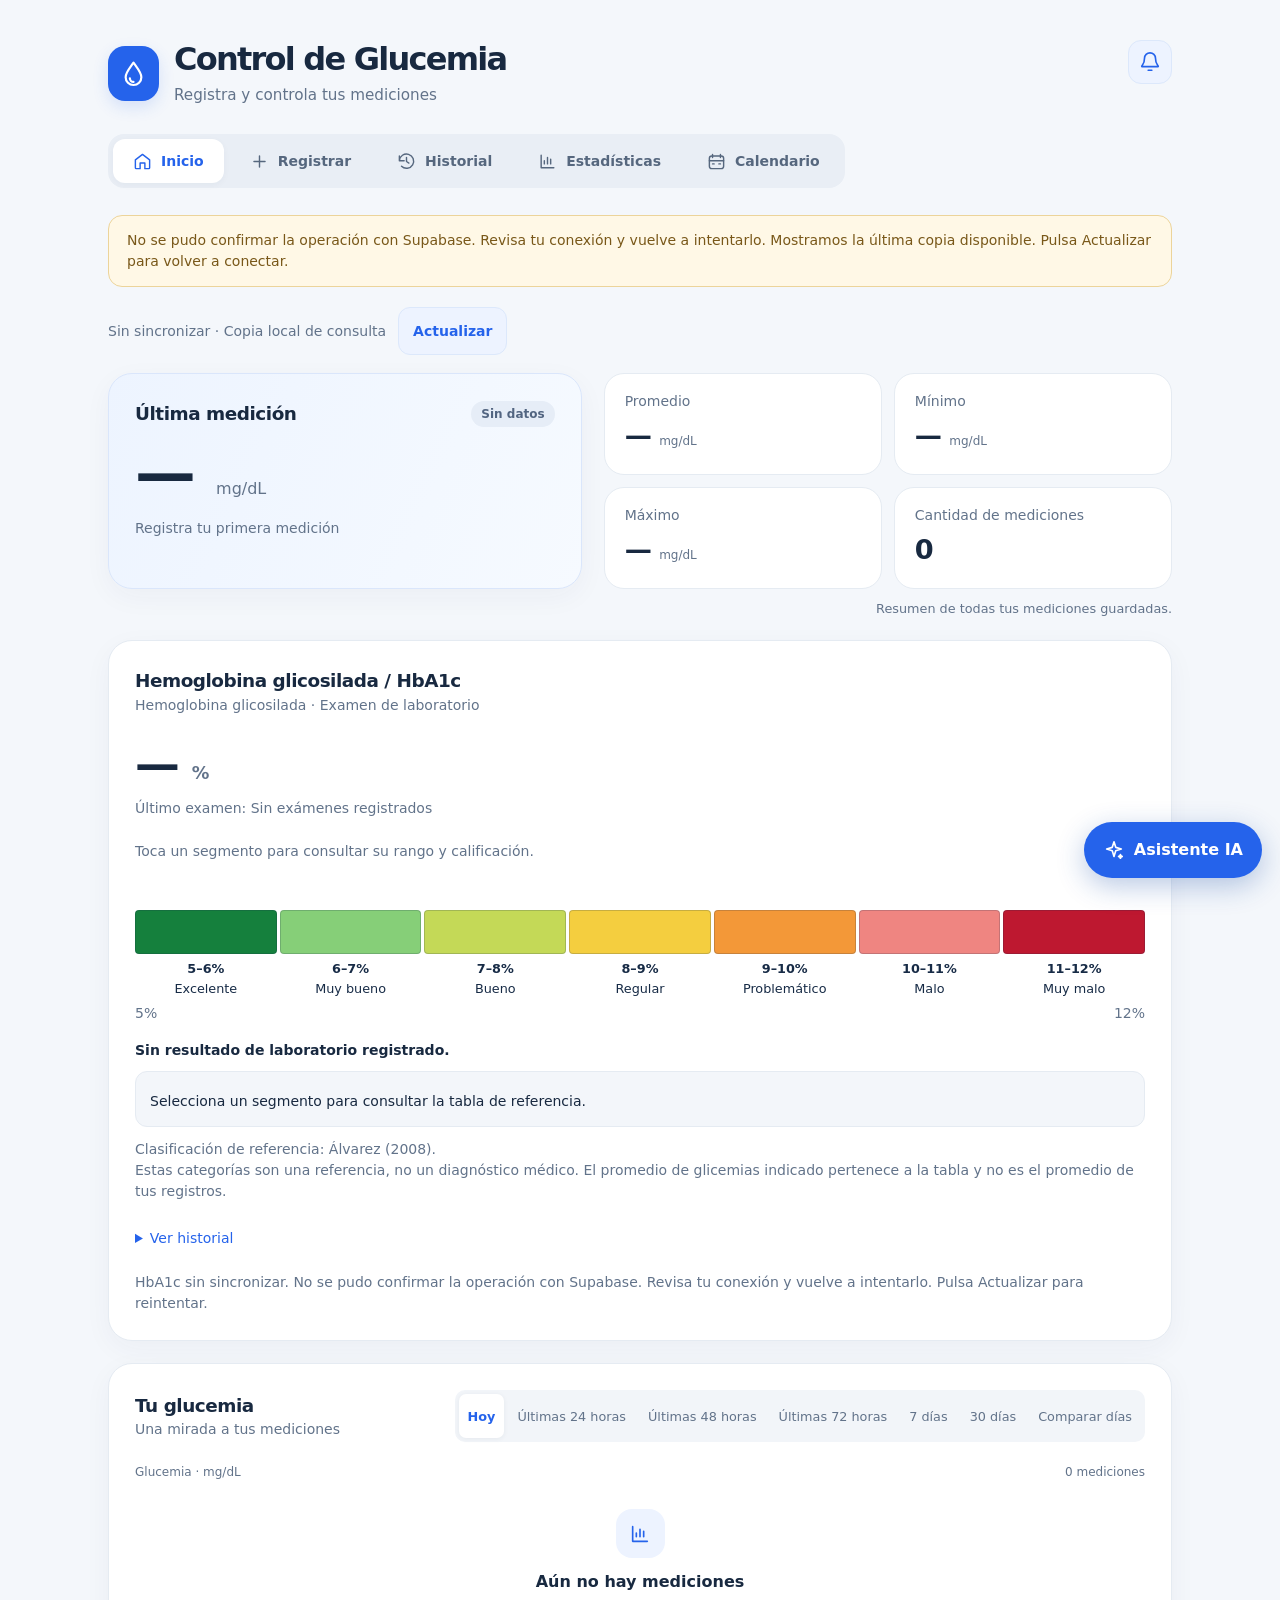
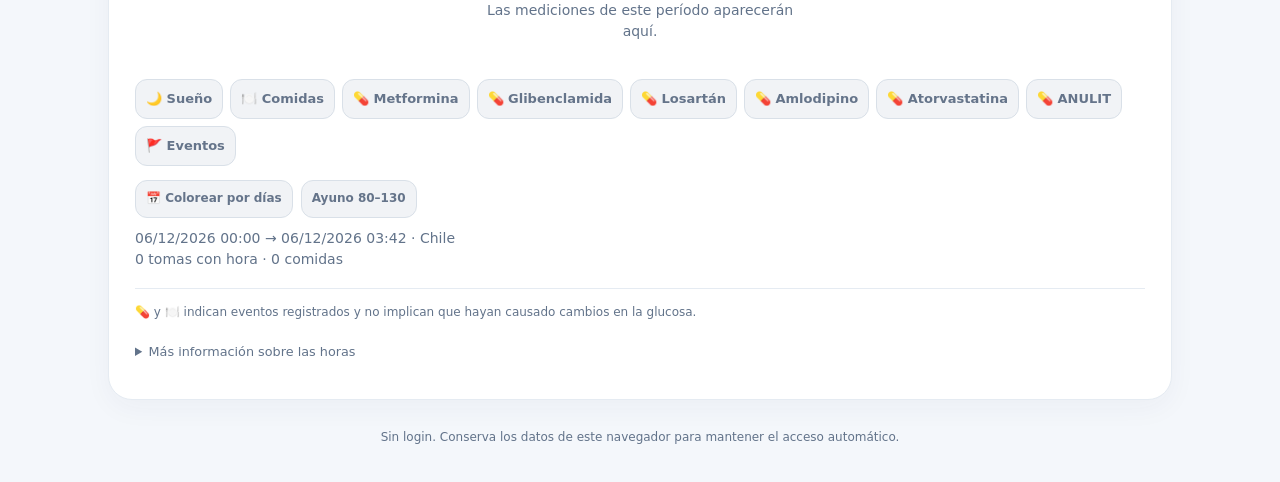
==== commit b7d1dc7c: "IA implentacion asistente Update index.html" ====
--- a/index.html
+++ b/index.html
@@ -360,6 +360,33 @@
       margin:0 !important;
       -webkit-appearance:auto;
       appearance:auto;
+    }
+    /* Detector de patrones horarios: agregado independiente, sin alterar gráficos. */
+    .patterns-card .card-head { align-items:flex-start; }
+    .patterns-periods { display:flex;flex-wrap:wrap;gap:5px;background:#f2f5f9;padding:4px;border-radius:12px;width:fit-content;max-width:100%; }
+    .patterns-periods button { border:0;border-radius:9px;background:transparent;color:var(--muted);padding:9px 12px;min-height:40px;font-size:.82rem;font-weight:600; }
+    .patterns-periods button[aria-pressed="true"] { color:#0874b9;background:#e1f3ff;box-shadow:0 1px 4px #15476b14; }
+    .patterns-overview { margin:12px 0 16px;color:var(--muted);font-size:.85rem; }
+    .patterns-grid { display:grid;grid-template-columns:repeat(4,minmax(0,1fr));gap:10px; }
+    .pattern-slot { min-width:0;padding:14px 12px;border:1px solid var(--line);background:#fafbfd;border-radius:15px; }
+    .pattern-slot .pattern-hours { font-weight:700;font-size:.89rem; }
+    .pattern-slot .pattern-value { font-size:1.32rem;font-weight:750;letter-spacing:-.03em;margin-top:6px; }
+    .pattern-slot .pattern-value small { font-size:.7rem;font-weight:500;color:var(--muted);letter-spacing:0; }
+    .pattern-slot .pattern-samples { color:var(--muted);font-size:.76rem;margin-top:5px;line-height:1.35; }
+    .pattern-slot.pattern-low { background:#fff6e7;border-color:#efdcad; }
+    .pattern-slot.pattern-high { background:#fff1f3;border-color:#edcdd2; }
+    .pattern-slot.pattern-normal { background:#edf9f4;border-color:#cce5d9; }
+    .patterns-findings { margin-top:18px;padding-top:16px;border-top:1px solid var(--line); }
+    .patterns-findings h3 { margin-bottom:9px; }
+    .patterns-finding { padding:11px 13px;margin:9px 0;border:1px solid #dfe7f1;border-radius:12px;background:#f7faff; }
+    .patterns-finding strong { display:block;font-size:.9rem; }
+    .patterns-finding p { color:var(--muted);font-size:.82rem;margin-top:3px; }
+    .patterns-note { margin-top:16px;color:var(--muted);font-size:.78rem;line-height:1.55; }
+    @media(max-width:570px) {
+      .patterns-grid { grid-template-columns:repeat(2,minmax(0,1fr));gap:8px; }
+      .pattern-slot { padding:11px 10px; }
+      .patterns-periods { width:100%; }
+      .patterns-periods button { flex:1;min-width:0;padding:9px 5px; }
     }
   </style>
 <style id="notification-styles-restored">
@@ -502,6 +529,52 @@
   outline-offset: 2px;
 }
 </style>
+
+<style id="glucose-ai-chat-styles">
+/* Asistente: aislado de las tarjetas, navegación y formularios existentes. */
+#assistant-launcher{position:fixed;right:18px;bottom:22px;z-index:50;min-height:56px;display:flex;align-items:center;gap:9px;border:0;border-radius:30px;padding:0 19px;background:#2563eb;color:#fff;font-weight:750;box-shadow:0 8px 28px #174ca64d}
+#assistant-launcher svg{width:22px;height:22px;stroke:currentColor;fill:none;stroke-width:1.8;stroke-linecap:round;stroke-linejoin:round}
+#assistant-chat[hidden]{display:none!important}
+#assistant-chat{position:fixed;inset:0;z-index:1000;display:flex;align-items:center;justify-content:center;background:#14233caa;padding:16px;overscroll-behavior:contain}
+#assistant-chat .assistant-window{display:flex;flex-direction:column;width:min(760px,100%);height:min(800px,calc(100dvh - 32px));min-height:0;background:#fff;border-radius:22px;box-shadow:0 24px 80px #0d234c40;overflow:hidden}
+#assistant-chat .assistant-header{flex:none;display:flex;align-items:center;justify-content:space-between;gap:10px;padding:16px 18px;background:#f8faff;border-bottom:1px solid #e5ebf2}
+#assistant-chat .assistant-header strong{display:block;font-size:1.12rem}#assistant-chat .assistant-header small{color:#62738a;font-size:.75rem}
+#assistant-close{border:0;border-radius:10px;background:#e8eef7;width:42px;height:42px;min-width:42px;padding:0;font-size:24px;color:#36516f}
+#assistant-messages{flex:1;min-height:0;overflow-y:auto;overscroll-behavior:contain;padding:18px;display:flex;flex-direction:column;gap:13px;background:#fff}
+.assistant-msg{max-width:88%;padding:12px 14px;border-radius:15px;white-space:pre-wrap;overflow-wrap:anywhere;font-size:.94rem;line-height:1.53}
+.assistant-msg.bot{align-self:flex-start;background:#eef4fe;color:#203752;border-bottom-left-radius:5px}
+.assistant-msg.user{align-self:flex-end;background:#2563eb;color:#fff;border-bottom-right-radius:5px}
+.assistant-msg.error{background:#fff1f3;color:#9a3447}
+#assistant-chat .assistant-foot{flex:none;border-top:1px solid #e5ebf2;background:#fafcfe;padding:12px 16px calc(12px + env(safe-area-inset-bottom))}
+#assistant-chat .assistant-consent{display:flex;gap:10px;align-items:flex-start;font-size:.79rem;color:#4c5f79;line-height:1.4;font-weight:500;margin:0 0 10px}
+#assistant-chat .assistant-consent input{width:19px;height:19px;min-width:19px;min-height:19px;margin:1px 0 0;padding:0;accent-color:#2563eb}
+#assistant-chat .assistant-compose{display:flex;gap:9px;align-items:flex-end}
+#assistant-question{min-height:48px;max-height:120px;flex:1;resize:vertical;background:#fff;font-size:16px;padding:11px 12px}
+#assistant-send{min-height:48px;flex:none;border:0;border-radius:12px;background:#2563eb;color:white;font-weight:700;padding:0 17px}
+#assistant-status{min-height:18px;font-size:.75rem;color:#62738a;margin-top:5px}
+body.assistant-chat-open{overflow:hidden}
+@media(max-width:760px){#assistant-launcher{bottom:calc(88px + env(safe-area-inset-bottom));right:13px;min-height:52px;padding:0 15px}#assistant-chat{padding:0}#assistant-chat .assistant-window{height:100dvh;width:100%;border-radius:0}#assistant-chat .assistant-header{padding:12px 15px}#assistant-messages{padding:14px}#assistant-chat .assistant-foot{padding:10px 12px calc(10px + env(safe-area-inset-bottom))}}
+
+/* Respuestas del asistente: Markdown legible, sin interpretar HTML recibido. */
+#assistant-chat .assistant-msg.bot:not(.error){white-space:normal;line-height:1.65;padding:16px 18px;max-width:min(92%,690px);background:#f0f5ff;border:1px solid #e0eafc;box-shadow:0 2px 8px #19375a09}
+#assistant-chat .assistant-msg.bot:not(.error)>:first-child{margin-top:0}
+#assistant-chat .assistant-msg.bot:not(.error)>:last-child{margin-bottom:0}
+#assistant-chat .assistant-msg.bot p{margin:0 0 11px}
+#assistant-chat .assistant-msg.bot h3,#assistant-chat .assistant-msg.bot h4{font-size:1rem;line-height:1.35;letter-spacing:-.01em;margin:17px 0 8px;color:#163c73}
+#assistant-chat .assistant-msg.bot strong{font-weight:750;color:#173a6d}
+#assistant-chat .assistant-msg.bot em{font-style:italic}
+#assistant-chat .assistant-msg.bot ul,#assistant-chat .assistant-msg.bot ol{padding-left:24px;margin:5px 0 13px}
+#assistant-chat .assistant-msg.bot li{padding-left:2px;margin:5px 0}
+#assistant-chat .assistant-msg.bot li::marker{color:#397bd7;font-weight:650}
+#assistant-chat .assistant-msg.bot blockquote{margin:11px 0;padding:9px 12px;border-left:3px solid #8aace5;background:#e6eefc;border-radius:0 8px 8px 0}
+#assistant-chat .assistant-msg.bot code{font-family:ui-monospace,SFMono-Regular,Consolas,monospace;font-size:.85em;background:#e2eafa;border-radius:5px;padding:2px 5px;overflow-wrap:anywhere}
+#assistant-chat .assistant-msg.bot pre{background:#172b46;color:#f7fbff;padding:12px;border-radius:10px;white-space:pre-wrap;overflow-wrap:anywhere;margin:8px 0 12px;overflow-x:auto}
+#assistant-chat .assistant-msg.bot pre code{background:transparent;color:inherit;padding:0}
+#assistant-chat .assistant-msg.bot hr{border:0;border-top:1px solid #cfdbef;margin:14px 0}
+#assistant-chat .assistant-msg.bot a{color:#1459bd;text-decoration:underline;text-underline-offset:2px;overflow-wrap:anywhere}
+#assistant-chat .assistant-msg.error{white-space:pre-wrap}
+@media(max-width:760px){#assistant-chat .assistant-msg.bot:not(.error){max-width:96%;padding:13px 14px}}
+</style>
 </head>
 <body data-page="inicio">
   <svg xmlns="http://www.w3.org/2000/svg" style="display:none" aria-hidden="true">
@@ -679,6 +752,22 @@
           <div class="range-item"><div class="range-label"><span class="swatch" style="background:#de7788"></span>Altas</div><strong id="percent-high">—</strong><small id="label-high"></small></div>
         </div><p class="range-note">Rangos de demostración, configurables en el código. Define tus objetivos personales con un profesional de salud.</p>
       </section>
+      <section class="card full patterns-card" data-pages="estadisticas" aria-labelledby="patterns-title" hidden>
+        <div class="card-head"><div><h2 id="patterns-title">🕒 Patrones por horario</h2><p class="small muted">Observa cuándo se repiten lecturas bajas o altas</p></div></div>
+        <div class="patterns-periods" role="group" aria-label="Período del análisis de patrones">
+          <button type="button" data-pattern-days="7" aria-pressed="false">7 días</button>
+          <button type="button" data-pattern-days="14" aria-pressed="true">14 días</button>
+          <button type="button" data-pattern-days="30" aria-pressed="false">30 días</button>
+          <button type="button" data-pattern-days="all" aria-pressed="false">Todo</button>
+        </div>
+        <p id="patterns-overview" class="patterns-overview" role="status" aria-live="polite">Analizando mediciones…</p>
+        <div id="patterns-grid" class="patterns-grid" aria-label="Promedios de glucemia por intervalos de tres horas"></div>
+        <div class="patterns-findings" aria-labelledby="patterns-findings-title">
+          <h3 id="patterns-findings-title">Observaciones</h3>
+          <div id="patterns-findings" aria-live="polite"></div>
+        </div>
+        <p class="patterns-note">Cada franja incluye su hora inicial y termina justo antes de la hora final (por ejemplo, una medición a las 03:00 pertenece a 03:00–06:00). Los promedios se calculan únicamente con las glucemias registradas, en hora de Chile; no se estiman valores entre mediciones. Se señala una posible repetición solo cuando hay mediciones en al menos 3 días diferentes dentro de una franja, un mínimo de 4 lecturas y lecturas fuera del rango en al menos 2 días (50% o más de los días observados). Los datos manuales pueden estar concentrados en ciertos momentos y no representan una medición continua. Los límites de referencia de esta aplicación son &lt;70 y &gt;180 mg/dL; los objetivos individuales dependen del contexto y del equipo médico. Esto no es un diagnóstico ni indica cambiar medicamentos.</p>
+      </section>
       <section class="card full" id="vitals-card" data-pages="estadisticas" hidden aria-labelledby="vitals-title">
         <div class="card-head"><div><h2 id="vitals-title">Tu presión arterial y pulso</h2><p class="small muted">Una mirada a tus mediciones</p></div></div>
         <div id="vitals-summary" class="vitals-summary"></div>
@@ -881,7 +970,7 @@
       return saved?.taken===true && typeof saved.doseMg==="number" && Number.isFinite(saved.doseMg) && saved.doseMg>0 ? saved : null;
     }
     function hasRecordedMedication(record) { return MEDICATIONS.some(m=>recordedMedication(record,m.key)); }
-    const state = { records:[], period:1, page:"inicio", busy:false, storageProblem:false, showMedications:true, calendarMonth:null, calendarDay:null, calendarShowMedications:true, showEvents:true, calendarShowEvents:true, showMeals:true, calendarShowMeals:true, showFastingRange:false,showDayColors:false };
+    const state = { records:[], period:1, page:"inicio", busy:false, storageProblem:false, showMedications:true, calendarMonth:null, calendarDay:null, calendarShowMedications:true, showEvents:true, calendarShowEvents:true, showMeals:true, calendarShowMeals:true, showFastingRange:false,showDayColors:false,patternDays:14 };
 
     state.comparisonMode=false;
     const comparisonState={onlyAverage:false,showAverage:false,showValues:false,showConnectors:false,open:false,draft:[],days:[],previous:null,colors:["#2563eb","#b34b16","#087d61","#8b46bd","#bd3563","#127e93","#6b6320",...Array.from({length:23},(_,i)=>`hsl(${(i*137.508+25)%360} 65% ${32+(i%3)*7}%)`)]};
@@ -1040,7 +1129,7 @@
       $$("[data-nav]").forEach(button=>{ if(button.dataset.nav===page) button.setAttribute("aria-current","page"); else button.removeAttribute("aria-current"); });
       $$("[data-pages]").forEach(section=>{ section.hidden=!section.dataset.pages.split(" ").includes(page); section.classList.remove("page-enter"); if(!section.hidden){void section.offsetWidth;section.classList.add("page-enter");} });
       if(page==="registrar"&&!editingNoteEvent&&!$("#note-event-text").value.trim())setDateNow("note-event");
-      window.scrollTo({top:0,behavior:"instant"}); renderChart();renderCalendar();renderVitals();
+      window.scrollTo({top:0,behavior:"instant"}); renderChart();renderCalendar();renderVitals();if(page==="estadisticas")renderHourlyPatterns();
     }
     function renderSummary() {
       const stats=calculateStats(state.records);
@@ -1058,6 +1147,71 @@
       const measurements=state.records.filter(hasGlucose),{counts,percentages}=rangePercentages(measurements);
       ["low","normal","high"].forEach((key,index)=>{ $("#bar-"+key).style.width=measurements.length?`${counts[index]*100/measurements.length}%`:"0%"; $("#percent-"+key).textContent=measurements.length?`${percentages[index]}%`:"—"; $("#percent-"+key).title=`${counts[index]} mediciones`; });
       $("#label-low").textContent=`< ${CONFIG.range.low} mg/dL`; $("#label-normal").textContent=`${CONFIG.range.low}–${CONFIG.range.high} mg/dL`; $("#label-high").textContent=`> ${CONFIG.range.high} mg/dL`;
+    }
+    // Análisis descriptivo de mediciones manuales, sin interpolación ni escritura de datos.
+    // Las repeticiones se evalúan por fechas civiles de Chile para que varias mediciones
+    // de un mismo día no cuenten como múltiples días con el mismo patrón.
+    function calculateHourlyPatterns(records, period) {
+      const now=Date.now(),today=localDateKey(now),firstDay=period==="all"?null:shiftDay(today,1-Number(period));
+      const slots=Array.from({length:8},(_,index)=>({index,readings:[],byDay:new Map()}));
+      const observedDays=new Set();let total=0;
+      for(const record of records) {
+        if(!hasGlucose(record))continue;
+        const timestamp=Date.parse(record.createdAt);
+        if(!Number.isFinite(timestamp)||timestamp>now)continue;
+        const parts=chileParts(timestamp),day=`${parts.year}-${parts.month}-${parts.day}`;
+        if(firstDay&&day<firstDay)continue;
+        const slotIndex=Math.floor(Number(parts.hour)/3);
+        if(!Number.isInteger(slotIndex)||slotIndex<0||slotIndex>7)continue;
+        const slot=slots[slotIndex];slot.readings.push(record.glucose);
+        if(!slot.byDay.has(day))slot.byDay.set(day,[]);
+        slot.byDay.get(day).push(record.glucose);
+        observedDays.add(day);total++;
+      }
+      return {slots,total,observedDays:observedDays.size,firstDay};
+    }
+    function renderHourlyPatterns() {
+      const grid=$("#patterns-grid"),findings=$("#patterns-findings"),overview=$("#patterns-overview");
+      if(!grid||!findings||!overview)return;
+      const {slots,total,observedDays}=calculateHourlyPatterns(state.records,state.patternDays);
+      const periodText=state.patternDays==="all"?"todo el historial":`los últimos ${state.patternDays} días`;
+      overview.textContent=`${numberFormat.format(total)} ${total===1?"medición":"mediciones"} de glucemia en ${numberFormat.format(observedDays)} ${observedDays===1?"día":"días"} con registros · ${periodText} · hora de Chile.`;
+      const fragment=document.createDocumentFragment(),patterns=[];
+      for(const slot of slots) {
+        const start=String(slot.index*3).padStart(2,"0")+":00",end=String(slot.index*3+3).padStart(2,"0")+":00";
+        const count=slot.readings.length,days=slot.byDay.size;
+        const average=count?slot.readings.reduce((sum,value)=>sum+value,0)/count:null;
+        const classification=count?classify(average).key:"empty";
+        const tile=element("div","pattern-slot"+(count?" pattern-"+classification:""));
+        tile.append(element("div","pattern-hours",`${start}–${end}`));
+        const value=element("div","pattern-value",count?numberFormat.format(average):"—");
+        if(count)value.append(element("small",""," mg/dL"));
+        tile.append(value,element("p","pattern-samples",count?`${count} ${count===1?"lectura":"lecturas"} · ${days} ${days===1?"día":"días"}`:"Sin mediciones"));
+        const dayValues=[...slot.byDay.values()];
+        const lowDays=dayValues.filter(values=>values.some(value=>value<CONFIG.range.low)).length;
+        const highDays=dayValues.filter(values=>values.some(value=>value>CONFIG.range.high)).length;
+        for(const [kind,affected] of [["low",lowDays],["high",highDays]]){
+          if(days>=3&&count>=4&&affected>=2&&affected/days>=0.5)
+            patterns.push({kind,start,end,affected,days,count,frequency:affected/days});
+        }
+        fragment.append(tile);
+      }
+      grid.replaceChildren(fragment);findings.replaceChildren();
+      if(!total){findings.append(element("p","small muted","Todavía no hay mediciones de glucemia en este período. Prueba con más días."));return;}
+      if(!patterns.length){
+        findings.append(element("p","small muted","No se detectan repeticiones con los criterios definidos. Esto no significa que no existan cambios: puede faltar información de algunos horarios o días."));
+        return;
+      }
+      patterns.sort((a,b)=>b.frequency-a.frequency||b.affected-a.affected||a.start.localeCompare(b.start));
+      for(const pattern of patterns.slice(0,5)) {
+        const card=element("div","patterns-finding");
+        const label=pattern.kind==="low"?"Lecturas bajas repetidas":"Lecturas altas repetidas";
+        const threshold=pattern.kind==="low"?`menos de ${CONFIG.range.low}`:`más de ${CONFIG.range.high}`;
+        card.append(element("strong","",`${pattern.kind==="low"?"🟡":"🔴"} ${label} · ${pattern.start}–${pattern.end}`));
+        card.append(element("p","",`${pattern.affected} de ${pattern.days} días con mediciones en esta franja tuvieron al menos una lectura de ${threshold} mg/dL. Se registraron ${pattern.count} mediciones en total. Es una observación, no una predicción.`));
+        findings.append(card);
+      }
+      if(patterns.length>5)findings.append(element("p","small muted",`Se muestran 5 de ${patterns.length} observaciones.`));
     }
     function groupEventsByChileDate(events) {
       const groups=new Map();
@@ -1439,7 +1593,7 @@
       drawTemporalMarkers({graph:prefix?"calendar":"main",svg,detail:q("chart-detail"),scale,left,top,plotW,plotH});
     }
 
-    function renderAll() { renderSummary();renderRanges();renderHistory();renderChart();renderCalendar();renderVitals(); }
+    function renderAll() { renderSummary();renderRanges();renderHistory();renderChart();renderCalendar();renderVitals();renderHourlyPatterns(); }
 
     // EXPORTACIÓN EXCEL: lectura independiente y no destructiva del almacenamiento.
     // SheetJS CE 0.20.3, CDN oficial, cargado solo cuando se pide exportar.
@@ -1775,6 +1929,11 @@
 
 
     $("#show-day-colors").addEventListener("click",()=>{state.showDayColors=!state.showDayColors;renderChart();});
+    $$('[data-pattern-days]').forEach(button=>button.addEventListener("click",()=>{
+      state.patternDays=button.dataset.patternDays;
+      $$('[data-pattern-days]').forEach(item=>item.setAttribute("aria-pressed",String(item===button)));
+      renderHourlyPatterns();
+    }));
     $("#history-type").addEventListener("change",renderHistory);
     $("#export-excel").addEventListener("click",exportToExcel);
     $("#cloud-refresh").addEventListener("click",loadMeasurements);
@@ -3144,5 +3303,185 @@
   max-width:100% !important;
 }
 </style>
+
+<!-- Asistente añadido sin modificar los módulos anteriores -->
+<button id="assistant-launcher" type="button" aria-haspopup="dialog" aria-controls="assistant-chat" aria-expanded="false"><svg aria-hidden="true" viewBox="0 0 24 24"><path d="M12 3 13.9 9.1 20 11l-6.1 1.9L12 19l-1.9-6.1L4 11l6.1-1.9L12 3ZM19 17l.7 1.3L21 19l-1.3.7L19 21l-.7-1.3L17 19l1.3-.7L19 17Z"/></svg><span>Asistente IA</span></button>
+<section id="assistant-chat" role="dialog" aria-modal="true" aria-label="Asistente IA de glucemia" hidden>
+  <div class="assistant-window">
+    <div class="assistant-header"><div><strong>✦ Asistente IA</strong><small>Consulta todo tu historial, medicamentos y estadísticas</small></div><button id="assistant-close" type="button" aria-label="Cerrar chat">×</button></div>
+    <div id="assistant-messages" role="log" aria-live="polite" aria-relevant="additions text"><div class="assistant-msg bot">¡Hola! Puedo consultar las glucemias, fechas, horarios, comidas, medicamentos, presión, pulso, sueño, HbA1c y notas que tengas registradas. Para consultar tu historial, activa el permiso inferior. No modifico los datos.</div></div>
+    <form id="assistant-form" class="assistant-foot">
+      <label class="assistant-consent" for="assistant-share"><input id="assistant-share" type="checkbox"><span>Autorizo enviar a Google los datos necesarios de mi historial de salud, incluidas fechas, mediciones, medicamentos, comidas y notas registradas, para responder mis preguntas. Google puede usar el contenido de la API gratuita para mejorar sus servicios. No se envían identificadores de registros ni claves.</span></label>
+      <div class="assistant-compose"><textarea id="assistant-question" maxlength="900" rows="1" placeholder="Ej.: ¿En qué horario hay más lecturas altas?" aria-label="Escribe tu pregunta" required></textarea><button id="assistant-send" type="submit">Enviar</button></div>
+      <p id="assistant-status" role="status" aria-live="polite">Solo lectura · El asistente no modifica registros ni medicamentos.</p>
+    </form>
+  </div>
+</section>
+
+<script id="glucose-ai-chat-script">
+(()=>{
+  "use strict";
+  const byId=id=>document.getElementById(id);
+  const dialog=byId("assistant-chat"),launcher=byId("assistant-launcher"),close=byId("assistant-close"),form=byId("assistant-form"),question=byId("assistant-question"),send=byId("assistant-send"),messages=byId("assistant-messages"),status=byId("assistant-status"),share=byId("assistant-share");
+  const ENDPOINT="https://ikbksrbvfvflgodmookv.supabase.co/functions/v1/glucose-ai-chat";
+  let pending=false;let controller=null;const conversation=[];
+  // Renderizado seguro de Markdown: nunca se asigna innerHTML ni se ejecuta HTML de Gemini.
+  function renderAssistantMarkdown(target,source){
+    target.replaceChildren();
+    const lines=String(source).replace(/\r\n?/g,"\n").split("\n");
+    const addInline=(parent,input)=>{
+      const re=/\[([^\]\n]{1,160})\]\((https?:\/\/[^\s)]+)\)|\*\*([^*\n]+)\*\*|__([^_\n]+)__|`([^`\n]+)`|\*([^*\n]+)\*|(?<!\w)_([^_\n]+)_(?!\w)/g;
+      let start=0,match;
+      while((match=re.exec(input))!==null){
+        if(match.index>start)parent.append(document.createTextNode(input.slice(start,match.index)));
+        let node;
+        if(match[1]!==undefined){node=document.createElement("a");node.textContent=match[1];node.href=match[2];node.target="_blank";node.rel="noopener noreferrer";}
+        else if(match[3]!==undefined||match[4]!==undefined){node=document.createElement("strong");node.textContent=match[3]??match[4];}
+        else if(match[5]!==undefined){node=document.createElement("code");node.textContent=match[5];}
+        else{node=document.createElement("em");node.textContent=match[6]??match[7];}
+        parent.append(node);start=re.lastIndex;
+      }
+      if(start<input.length)parent.append(document.createTextNode(input.slice(start)));
+    };
+    let index=0,blocks=0;
+    while(index<lines.length&&blocks<300){
+      const line=lines[index];
+      if(!line.trim()){index++;continue;}
+      if(/^\s*```/.test(line)){
+        const lang=line.replace(/^\s*```/,"").trim();index++;const chunks=[];
+        while(index<lines.length&&!/^\s*```/.test(lines[index]))chunks.push(lines[index++]);
+        if(index<lines.length)index++;
+        const pre=document.createElement("pre"),code=document.createElement("code");code.textContent=chunks.join("\n");if(lang)code.setAttribute("data-language",lang.slice(0,30));pre.append(code);target.append(pre);blocks++;continue;
+      }
+      if(/^\s*(?:---+|___+|\*\*\*+)\s*$/.test(line)){target.append(document.createElement("hr"));index++;blocks++;continue;}
+      const heading=line.match(/^\s*#{1,4}\s+(.+)$/);
+      if(heading){const h=document.createElement("h3");addInline(h,heading[1]);target.append(h);index++;blocks++;continue;}
+      const listMatch=line.match(/^\s{0,3}([-*+]\s+|\d+[.)]\s+)(.*)$/);
+      if(listMatch){
+        const ordered=/^\d/.test(listMatch[1]);const list=document.createElement(ordered?"ol":"ul");
+        while(index<lines.length){const m=lines[index].match(/^\s{0,3}([-*+]\s+|\d+[.)]\s+)(.*)$/);if(!m||/^\d/.test(m[1])!==ordered)break;
+          const li=document.createElement("li");addInline(li,m[2]);list.append(li);index++;
+        }
+        target.append(list);blocks++;continue;
+      }
+      if(/^\s*>\s?/.test(line)){
+        const quote=document.createElement("blockquote");const linesQuote=[];
+        while(index<lines.length&&/^\s*>\s?/.test(lines[index]))linesQuote.push(lines[index++].replace(/^\s*>\s?/,""));
+        addInline(quote,linesQuote.join(" "));target.append(quote);blocks++;continue;
+      }
+      const paragraph=[];
+      while(index<lines.length&&lines[index].trim()&&!/^\s*```/.test(lines[index])&&!/^\s*#{1,4}\s+/.test(lines[index])&&!/^\s{0,3}(?:[-*+]\s+|\d+[.)]\s+)/.test(lines[index])&&!/^\s*>\s?/.test(lines[index]))paragraph.push(lines[index++]);
+      if(!paragraph.length){index++;continue;}
+      const p=document.createElement("p");paragraph.forEach((part,i)=>{if(i)p.append(document.createElement("br"));addInline(p,part);});target.append(p);blocks++;
+    }
+    if(index<lines.length){const p=document.createElement("p");p.textContent="… Respuesta truncada por longitud.";target.append(p);}
+  }
+  function addMessage(role,text,klass=""){
+    const node=document.createElement("div");node.className=`assistant-msg ${role}${klass?" "+klass:""}`;
+    if(role==="bot"&&!klass)renderAssistantMarkdown(node,text);else node.textContent=text;
+    messages.append(node);messages.scrollTop=messages.scrollHeight;return node;
+  }
+  function openChat(){dialog.hidden=false;launcher.setAttribute("aria-expanded","true");document.body.classList.add("assistant-chat-open");question.focus();}
+  function closeChat(){dialog.hidden=true;launcher.setAttribute("aria-expanded","false");document.body.classList.remove("assistant-chat-open");launcher.focus();}
+  launcher.addEventListener("click",openChat);close.addEventListener("click",closeChat);
+  dialog.addEventListener("click",e=>{if(e.target===dialog)closeChat();});
+  document.addEventListener("keydown",e=>{if(e.key==="Escape"&&!dialog.hidden){e.preventDefault();closeChat();}});
+  question.addEventListener("keydown",e=>{if(e.key==="Enter"&&!e.shiftKey){e.preventDefault();if(form.requestSubmit)form.requestSubmit();else send.click();}});
+  function summaryLast30Days(){
+    // Solo números agregados: nunca se envían IDs, nombres, notas, fechas precisas, comidas ni fármacos.
+    const all=typeof state!=="undefined"&&Array.isArray(state.records)?state.records:[];
+    const now=Date.now(),since=now-30*86400000;
+    const slots=Array.from({length:8},(_,i)=>({interval:`${String(i*3).padStart(2,"0")}:00–${String((i+1)*3).padStart(2,"0")}:00`,values:[],days:new Set(),lowDays:new Set(),highDays:new Set()}));
+    let count=0,sum=0,min=Infinity,max=-Infinity,low=0,high=0;const days=new Set();
+    for(const r of all){
+      if(!r||!Number.isInteger(r.glucose)||r.glucose<1||r.glucose>999||r.type==="meal")continue;
+      const t=Date.parse(r.createdAt);if(!Number.isFinite(t)||t<since||t>now)continue;
+      const parts=new Intl.DateTimeFormat("en-CA",{timeZone:"America/Santiago",year:"numeric",month:"2-digit",day:"2-digit",hour:"2-digit",hourCycle:"h23"}).formatToParts(new Date(t));
+      const p=Object.fromEntries(parts.filter(x=>x.type!=="literal").map(x=>[x.type,x.value]));
+      const hour=Number(p.hour);if(hour<0||hour>23)continue;
+      const day=`${p.year}-${p.month}-${p.day}`,slot=slots[Math.floor(hour/3)];
+      const v=r.glucose;count++;sum+=v;min=Math.min(min,v);max=Math.max(max,v);days.add(day);slot.values.push(v);slot.days.add(day);
+      if(v<70){low++;slot.lowDays.add(day);}if(v>180){high++;slot.highDays.add(day);}
+    }
+    return {periodo:"últimos 30 días",zonaHoraria:"America/Santiago",unidad:"mg/dL",umbralesDescriptivos:{baja:"<70",alta:">180"},totalMediciones:count,diasConMediciones:days.size,promedio:count?Math.round(sum/count*10)/10:null,minimo:count?min:null,maximo:count?max:null,lecturasBajas:low,lecturasAltas:high,franjas:slots.map(s=>({horario:s.interval,mediciones:s.values.length,dias:s.days.size,promedio:s.values.length?Math.round(s.values.reduce((a,b)=>a+b,0)/s.values.length*10)/10:null,diasConBajas:s.lowDays.size,diasConAltas:s.highDays.size}))};
+  }
+  // Contexto integral: las estadísticas se calculan sobre TODO el historial cargado.
+  // Los registros individuales se escogen según la pregunta para respetar los límites de la API.
+  const chileClock=new Intl.DateTimeFormat("en-CA",{timeZone:"America/Santiago",year:"numeric",month:"2-digit",day:"2-digit",hour:"2-digit",minute:"2-digit",hourCycle:"h23"});
+  const toChile=value=>{const t=Date.parse(value);if(!Number.isFinite(t))return null;const p=Object.fromEntries(chileClock.formatToParts(new Date(t)).filter(x=>x.type!=="literal").map(x=>[x.type,x.value]));return `${p.year}-${p.month}-${p.day} ${p.hour}:${p.minute}`;};
+  const num=x=>typeof x==="number"&&Number.isFinite(x)?x:null;
+  const clean=x=>typeof x==="string"?x.trim().slice(0,240):"";
+  const round=x=>Math.round(x*10)/10;
+  function makeFullKnowledge(prompt){
+    const all=typeof state!=="undefined"&&Array.isArray(state.records)?state.records:[];
+    const dates=all.filter(r=>r&&toChile(r.createdAt)).sort((a,b)=>Date.parse(a.createdAt)-Date.parse(b.createdAt));
+    const glucose=dates.filter(r=>Number.isInteger(r.glucose)&&r.glucose>=1&&r.glucose<=999&&r.type!=="meal");
+    const values=glucose.map(r=>r.glucose),low=glucose.filter(r=>r.glucose<70),high=glucose.filter(r=>r.glucose>180);
+    const summarize=list=>({cantidad:list.length,promedio:list.length?round(list.reduce((s,r)=>s+r.glucose,0)/list.length):null,minimo:list.length?Math.min(...list.map(r=>r.glucose)):null,maximo:list.length?Math.max(...list.map(r=>r.glucose)):null});
+    const extrema=(max)=>{if(!glucose.length)return [];const val=max?Math.max(...values):Math.min(...values);return glucose.filter(r=>r.glucose===val).map(r=>({fechaHora:toChile(r.createdAt),glucemia:r.glucose})).slice(0,30);};
+    const byHour=Array.from({length:8},(_,i)=>{const readings=glucose.filter(r=>+toChile(r.createdAt).slice(11,13)>=i*3&&+toChile(r.createdAt).slice(11,13)<(i+1)*3);return {horario:`${String(i*3).padStart(2,"0")}:00–${String((i+1)*3).padStart(2,"0")}:00`,...summarize(readings),bajas:readings.filter(r=>r.glucose<70).length,altas:readings.filter(r=>r.glucose>180).length};});
+    const now=Date.now();const days=n=>glucose.filter(r=>{const t=Date.parse(r.createdAt);return t<=now&&t>=now-n*86400000;});
+    const medicationNames={metformin:"Metformina",glibenclamide:"Glibenclamida",losartan:"Losartán",amlodipine:"Amlodipino",atorvastatin:"Atorvastatina",anulit:"ANULIT (levonorgestrel)"};
+    function medications(r){return Object.entries(r.medications||{}).filter(([,m])=>m&&m.taken===true&&Number.isFinite(m.doseMg)).map(([key,m])=>({nombre:medicationNames[key]||key,dosisMg:num(m.doseMg),fechaHora:toChile(m.recordedAt)||null,horaRegistrada:clean(m.time).slice(0,5)||null}));}
+    function mapRecord(r){const out={fechaHora:toChile(r.createdAt),tipo:r.type||"glucemia"};if(Number.isInteger(r.glucose)&&r.type!=="meal")out.glucemia=r.glucose;
+      for(const k of ["systolic","diastolic","ppm"])if(num(r[k])!==null)out[k]=r[k];
+      if(r.pressureCreatedAt)out.fechaPresion=toChile(r.pressureCreatedAt);
+      if(r.pulseCreatedAt)out.fechaPulso=toChile(r.pulseCreatedAt);
+      if(r.sleepEnd)out.finSueno=toChile(r.sleepEnd);
+      if(r.mealType)out.tipoComida=clean(r.mealType);
+      if(r.food)out.comida=clean(r.food);
+      if(r.moment||r.measurementContext)out.momento=clean(r.moment||r.measurementContext);
+      if(r.note)out.nota=clean(r.note);
+      if(r.eventText)out.evento=clean(r.eventText);
+      const ms=medications(r);if(ms.length)out.medicamentos=ms;
+      return out;}
+    const hb=typeof hba1cState!=="undefined"&&Array.isArray(hba1cState.records)?hba1cState.records:[];
+    const exams=hb.filter(r=>r&&/^\d{4}-\d{2}-\d{2}$/.test(r.test_date)&&num(r.hba1c)!==null).map(r=>({fecha:r.test_date,hba1c:r.hba1c})).sort((a,b)=>a.fecha.localeCompare(b.fecha)).slice(-150);
+    // Selección semántica amplia, siempre añade extremos y los últimos registros.
+    const words=prompt.toLocaleLowerCase("es");const queryDates=[...words.matchAll(/\b(20\d{2})[-\/]([01]?\d)[-\/]([0-3]?\d)\b/g)].map(m=>`${m[1]}-${m[2].padStart(2,"0")}-${m[3].padStart(2,"0")}`);
+    const terms=[...words.matchAll(/\b(glucosa|glucemia|hipogluc|azucar|azúcar|alta|baja|metformina|glibenclamida|losart|amlodip|atorvast|anulit|comida|desayuno|almuerzo|once|cena|presi[oó]n|pulso|sue[nñ]o|dorm|evento|nota|ejercicio|medica|pastilla)\w*/g)].map(m=>m[0].normalize("NFD").replace(/[\u0300-\u036f]/g,""));
+    const scored=dates.map((r,i)=>{let score=i/Math.max(1,dates.length)*4;const d=toChile(r.createdAt)||"";if(queryDates.some(x=>d.startsWith(x)))score+=100;
+       if(/maxim|alta|mayor|pico/.test(words)&&r.glucose===Math.max(...values))score+=90;
+       if(/minim|baja|menor|hipogluc/.test(words)&&r.glucose===Math.min(...values))score+=90;
+       if(/medicament|pastilla|dosis|gliben|metfor|losart|amlodip|atorvast|anulit/.test(words)&&medications(r).length)score+=35;
+       if(/comid|desayun|almuer|cena|once/.test(words)&&r.food)score+=35;
+       if(/presion|presión|pulso/.test(words)&&(r.systolic||r.ppm))score+=35;
+       if(/sueño|sueno|dorm/.test(words)&&r.type==="sleep")score+=35;
+       if(/event|nota|sintom/.test(words)&&(r.eventText||r.note))score+=35;
+       if(terms.some(t=>JSON.stringify(r).toLowerCase().includes(t)))score+=10;
+       return {r,i,score};});
+    const chosen=new Set(scored.sort((a,b)=>b.score-a.score).slice(0,220).map(x=>x.i));
+    for(const r of glucose.filter(r=>r.glucose===Math.max(...values)||r.glucose===Math.min(...values))){const i=dates.indexOf(r);if(i>=0)chosen.add(i);}
+    const selected=[...chosen].sort((a,b)=>a-b).slice(-260).map(i=>mapRecord(dates[i]));
+    while(selected.length>1&&JSON.stringify(selected).length>90000)selected.shift();
+    const dateRange=dates.length?{primero:toChile(dates[0].createdAt),ultimo:toChile(dates.at(-1).createdAt)}:null;
+    const medicationsCount={};for(const r of dates)for(const m of medications(r))medicationsCount[m.nombre]=(medicationsCount[m.nombre]||0)+1;
+    return {version:1,zonaHoraria:"America/Santiago",fuente:"Registros actualmente cargados en el navegador; no es historial clínico completo",alcance:dateRange,
+      totalRegistrosCargados:dates.length,totalRegistrosIndividualesIncluidos:selected.length,hayRegistrosOmitidos:dates.length>selected.length,
+      estadisticas:{todo:summarize(glucose),ultimos7Dias:summarize(days(7)),ultimos14Dias:summarize(days(14)),ultimos30Dias:summarize(days(30)),ultimos90Dias:summarize(days(90)),bajas:low.length,altas:high.length,fechasDelMaximo:extrema(true),fechasDelMinimo:extrema(false),porHorario:byHour},
+      conteos:{comidas:dates.filter(r=>r.type==="meal").length,suenos:dates.filter(r=>r.type==="sleep").length,eventos:dates.filter(r=>r.type==="event").length,registrosConPresion:dates.filter(r=>num(r.systolic)!==null).length,registrosConPulso:dates.filter(r=>num(r.ppm)!==null).length,medicamentos:medicationsCount},
+      hba1c:exams,registros:selected};
+  }
+  form.addEventListener("submit",async e=>{
+    e.preventDefault();if(pending)return;
+    const prompt=question.value.trim();if(!prompt)return;
+    if(prompt.length>900){status.textContent="La pregunta es demasiado larga.";return;}
+    addMessage("user",prompt);question.value="";pending=true;send.disabled=true;send.textContent="…";status.textContent="Consultando a Gemini…";
+    const pendingBubble=addMessage("bot","Pensando…");controller=new AbortController();const timer=setTimeout(()=>controller.abort(),30000);
+    try{
+      if(typeof getCloudIdentity!=="function")throw new Error("Todavía no está disponible la identidad familiar.");
+      const identity=await getCloudIdentity();
+      const recent=conversation.slice(-6);
+      const response=await fetch(ENDPOINT,{method:"POST",headers:{"Content-Type":"application/json","x-glucose-key":identity.token},body:JSON.stringify({question:prompt,history:recent,summary:null,knowledge:share.checked?makeFullKnowledge(prompt):null}),signal:controller.signal,cache:"no-store"});
+      const data=await response.json().catch(()=>({}));
+      if(!response.ok)throw new Error(data.error||`Error de conexión (${response.status}).`);
+      if(typeof data.answer!=="string"||!data.answer.trim())throw new Error("Gemini no devolvió una respuesta.");
+      const answerText=data.answer.trim();renderAssistantMarkdown(pendingBubble,answerText);conversation.push({role:"user",text:prompt},{role:"model",text:answerText});if(conversation.length>12)conversation.splice(0,conversation.length-12);
+      status.textContent=share.checked?"Se envió contexto del historial autorizado a Gemini; la selección de registros detallados tiene un límite de tamaño.":"No se enviaron registros de glucemia.";
+    }catch(err){pendingBubble.classList.add("error");pendingBubble.textContent=err.name==="AbortError"?"La consulta tardó demasiado. Inténtalo otra vez.":err.message;status.textContent="No se guardaron ni modificaron registros.";}
+    finally{clearTimeout(timer);controller=null;pending=false;send.disabled=false;send.textContent="Enviar";messages.scrollTop=messages.scrollHeight;}
+  });
+})();
+</script>
 </body>
 </html>
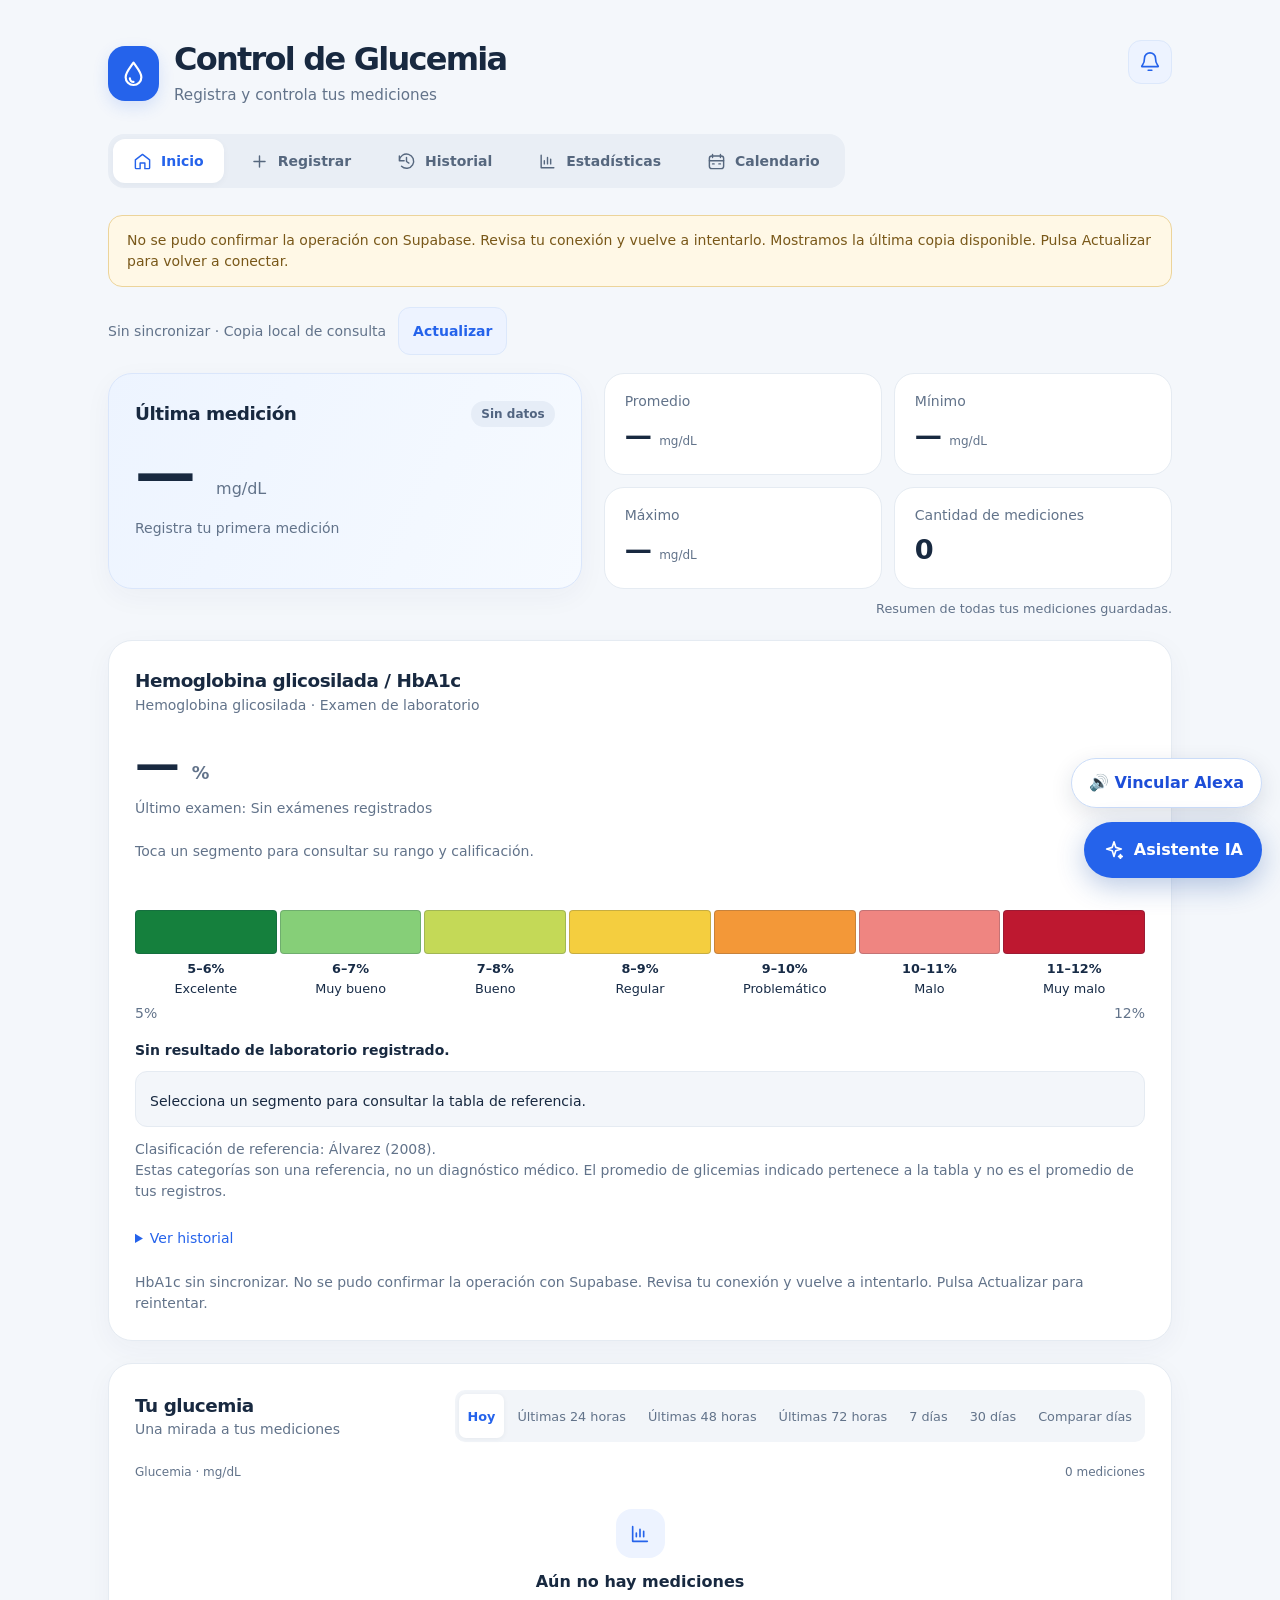
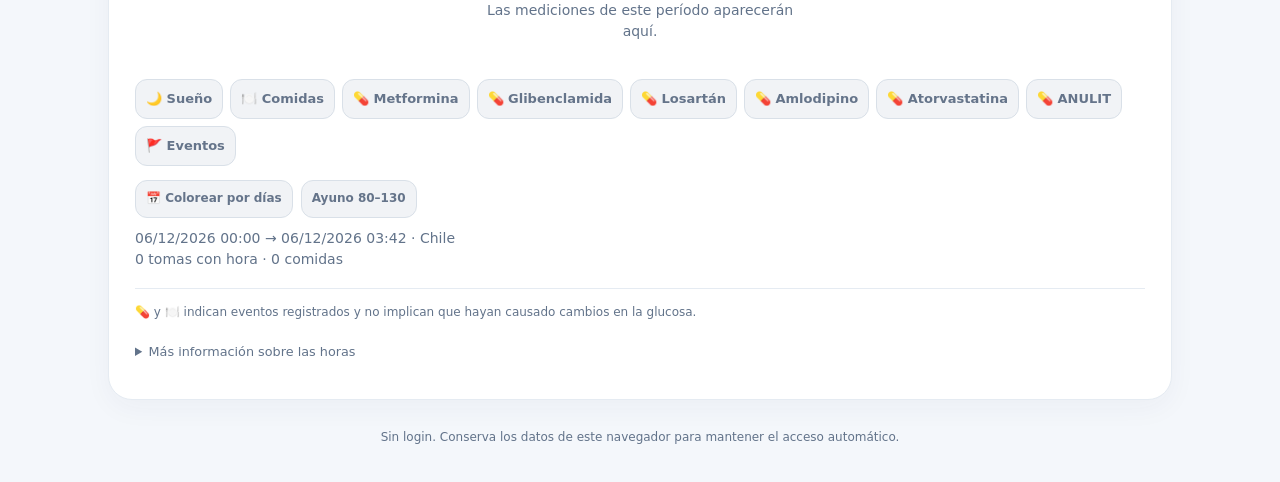
==== commit eae68150: "ALEXA Update index.html" ====
--- a/index.html
+++ b/index.html
@@ -546,12 +546,9 @@
 .assistant-msg.user{align-self:flex-end;background:#2563eb;color:#fff;border-bottom-right-radius:5px}
 .assistant-msg.error{background:#fff1f3;color:#9a3447}
 #assistant-chat .assistant-foot{flex:none;border-top:1px solid #e5ebf2;background:#fafcfe;padding:12px 16px calc(12px + env(safe-area-inset-bottom))}
-#assistant-chat .assistant-consent{display:flex;gap:10px;align-items:flex-start;font-size:.79rem;color:#4c5f79;line-height:1.4;font-weight:500;margin:0 0 10px}
-#assistant-chat .assistant-consent input{width:19px;height:19px;min-width:19px;min-height:19px;margin:1px 0 0;padding:0;accent-color:#2563eb}
 #assistant-chat .assistant-compose{display:flex;gap:9px;align-items:flex-end}
 #assistant-question{min-height:48px;max-height:120px;flex:1;resize:vertical;background:#fff;font-size:16px;padding:11px 12px}
 #assistant-send{min-height:48px;flex:none;border:0;border-radius:12px;background:#2563eb;color:white;font-weight:700;padding:0 17px}
-#assistant-status{min-height:18px;font-size:.75rem;color:#62738a;margin-top:5px}
 body.assistant-chat-open{overflow:hidden}
 @media(max-width:760px){#assistant-launcher{bottom:calc(88px + env(safe-area-inset-bottom));right:13px;min-height:52px;padding:0 15px}#assistant-chat{padding:0}#assistant-chat .assistant-window{height:100dvh;width:100%;border-radius:0}#assistant-chat .assistant-header{padding:12px 15px}#assistant-messages{padding:14px}#assistant-chat .assistant-foot{padding:10px 12px calc(10px + env(safe-area-inset-bottom))}}
 
@@ -574,6 +571,13 @@
 #assistant-chat .assistant-msg.bot a{color:#1459bd;text-decoration:underline;text-underline-offset:2px;overflow-wrap:anywhere}
 #assistant-chat .assistant-msg.error{white-space:pre-wrap}
 @media(max-width:760px){#assistant-chat .assistant-msg.bot:not(.error){max-width:96%;padding:13px 14px}}
+
+/* Selector de modelo Gemini: aislado del resto de la app. */
+#assistant-chat .assistant-model-row{display:flex;gap:9px;align-items:center;flex-wrap:wrap;margin:0 0 10px}
+#assistant-chat .assistant-model-row label{margin:0;color:#536681;font-size:.8rem;font-weight:650}
+#assistant-chat #assistant-model{width:auto;min-width:0;max-width:100%;min-height:40px;padding:8px 32px 8px 11px;border-radius:11px;background:#fff;border:1px solid #d8e4f5;color:#173a6d;font-size:.85rem;font-weight:650}
+#assistant-chat .assistant-model-row .assistant-model-hint{font-size:.73rem;color:#64748b;flex:1;min-width:170px}
+@media(max-width:460px){#assistant-chat .assistant-model-row{gap:5px}#assistant-chat .assistant-model-row .assistant-model-hint{flex-basis:100%;font-size:.68rem}}
 </style>
 </head>
 <body data-page="inicio">
@@ -3309,22 +3313,60 @@
 <section id="assistant-chat" role="dialog" aria-modal="true" aria-label="Asistente IA de glucemia" hidden>
   <div class="assistant-window">
     <div class="assistant-header"><div><strong>✦ Asistente IA</strong><small>Consulta todo tu historial, medicamentos y estadísticas</small></div><button id="assistant-close" type="button" aria-label="Cerrar chat">×</button></div>
-    <div id="assistant-messages" role="log" aria-live="polite" aria-relevant="additions text"><div class="assistant-msg bot">¡Hola! Puedo consultar las glucemias, fechas, horarios, comidas, medicamentos, presión, pulso, sueño, HbA1c y notas que tengas registradas. Para consultar tu historial, activa el permiso inferior. No modifico los datos.</div></div>
+    <div id="assistant-messages" role="log" aria-live="polite" aria-relevant="additions text"><div class="assistant-msg bot">¡Hola! Puedo consultar las glucemias, fechas, horarios, comidas, medicamentos, presión, pulso, sueño, HbA1c y notas que tengas registradas. También puedo interpretar tu día y preparar varios registros para que los confirmes antes de guardarlos.</div></div>
     <form id="assistant-form" class="assistant-foot">
-      <label class="assistant-consent" for="assistant-share"><input id="assistant-share" type="checkbox"><span>Autorizo enviar a Google los datos necesarios de mi historial de salud, incluidas fechas, mediciones, medicamentos, comidas y notas registradas, para responder mis preguntas. Google puede usar el contenido de la API gratuita para mejorar sus servicios. No se envían identificadores de registros ni claves.</span></label>
-      <div class="assistant-compose"><textarea id="assistant-question" maxlength="900" rows="1" placeholder="Ej.: ¿En qué horario hay más lecturas altas?" aria-label="Escribe tu pregunta" required></textarea><button id="assistant-send" type="submit">Enviar</button></div>
-      <p id="assistant-status" role="status" aria-live="polite">Solo lectura · El asistente no modifica registros ni medicamentos.</p>
+      <div class="assistant-model-row">
+        <label for="assistant-model">Modelo IA</label>
+        <select id="assistant-model" aria-label="Elegir modelo de Gemini">
+          <option value="gemini-3.5-flash-lite">⚡ Rápido · Gemini 3.5 Flash-Lite</option>
+          <option value="gemini-3.8-flash">✦ Avanzado · Gemini 3.8 Flash</option>
+        </select>
+        <span id="assistant-model-hint" class="assistant-model-hint">Hasta 500 solicitudes/día según tu cuota.</span>
+      </div>
+      <div class="assistant-compose"><button id="assistant-mic" type="button" aria-label="Hablar por micrófono" aria-pressed="false" title="Dictar con la voz">🎙️<span class="assistant-mic-caption">Hablar</span></button><textarea id="assistant-question" maxlength="4000" rows="1" placeholder="Ej.: Hoy comí pan a las 8:30, tomé metformina a las 9:00 y después dormí…" aria-label="Escribe tu pregunta" required></textarea><button id="assistant-send" type="submit">Enviar</button></div><div id="assistant-voice-status" role="status" aria-live="polite" hidden></div>
     </form>
   </div>
 </section>
 
+<style id="assistant-write-style">#assistant-chat .assistant-write-actions{display:flex;gap:8px;flex-wrap:wrap;margin-top:14px}#assistant-chat .assistant-write-actions button{min-height:42px;padding:8px 12px;font-size:.85rem}#assistant-chat .assistant-write-actions .primary{background:#087d61;color:white}#assistant-chat .assistant-write-actions .now-button{background:white}</style>
+<style id="assistant-individual-voice-style">
+#assistant-chat #assistant-mic{display:flex;align-items:center;justify-content:center;flex-direction:column;gap:1px;flex:none;width:57px;min-height:48px;border:1px solid #c8d8f0;border-radius:12px;background:#eaf1ff;color:#174b9a;font-size:20px;padding:3px 5px;font-weight:650}
+#assistant-chat #assistant-mic .assistant-mic-caption{font-size:10px;line-height:1.1}
+#assistant-chat #assistant-mic[aria-pressed="true"]{background:#fce8e8;border-color:#ec8585;color:#a52828;animation:assistant-voice-pulse 1.25s ease-in-out infinite}
+#assistant-chat #assistant-voice-status:not([hidden]){font-size:.76rem;color:#526781;margin:7px 1px 0;line-height:1.4}
+@keyframes assistant-voice-pulse{50%{box-shadow:0 0 0 5px #e65b5226}}
+#assistant-chat .assistant-diary-grid{display:grid;gap:12px;margin:15px 0}
+#assistant-chat .assistant-diary-item{border:1px solid #cfdff1;background:#fff;border-radius:14px;padding:13px;min-width:0}
+#assistant-chat .assistant-diary-item h4{margin:0 0 9px;color:#174673}
+#assistant-chat .assistant-diary-item .assistant-diary-info{font-size:.89rem;line-height:1.45;overflow-wrap:anywhere}
+#assistant-chat .assistant-diary-item .assistant-diary-info ul{margin:5px 0 9px;padding-left:21px}
+#assistant-chat .assistant-diary-actions{display:flex;flex-wrap:wrap;gap:7px;margin-top:11px}
+#assistant-chat .assistant-diary-actions button{min-height:39px;padding:7px 10px;font-size:.8rem;border-radius:9px}
+#assistant-chat .assistant-diary-actions button.assistant-remove{background:#fff4f4;border:1px solid #f0d2d2;color:#9d3543}
+#assistant-chat .assistant-diary-edit{display:grid;grid-template-columns:repeat(2,minmax(0,1fr));gap:10px;margin-top:12px;padding-top:12px;border-top:1px solid #e4eaf3}
+#assistant-chat .assistant-diary-edit label{font-size:.78rem;margin:0;color:#445971;min-width:0}
+#assistant-chat .assistant-diary-edit input,#assistant-chat .assistant-diary-edit select,#assistant-chat .assistant-diary-edit textarea{margin-top:4px;min-width:0;max-width:100%;width:100%;min-height:42px;padding:8px;font-size:16px}
+#assistant-chat .assistant-diary-edit .assistant-wide{grid-column:1/-1}
+#assistant-chat .assistant-diary-edit-actions{grid-column:1/-1;display:flex;flex-wrap:wrap;gap:8px}
+#assistant-chat .assistant-diary-edit-errors{grid-column:1/-1;color:#a42536;font-size:.83rem}
+#assistant-chat .assistant-diary-missing{margin:9px 0;padding:9px 10px;border-radius:9px;background:#fff5e2;color:#755012;font-size:.84rem}
+#assistant-chat .assistant-write-actions{margin-top:16px;padding-top:11px;border-top:1px solid #dbe6f8}
+@media(max-width:480px){#assistant-chat .assistant-diary-edit{grid-template-columns:minmax(0,1fr)}#assistant-chat .assistant-diary-edit .assistant-wide,#assistant-chat .assistant-diary-edit-actions{grid-column:1}#assistant-chat .assistant-diary-item{padding:10px}#assistant-chat .assistant-compose{gap:6px}#assistant-chat #assistant-mic{width:49px;font-size:18px}#assistant-chat #assistant-send{padding:0 12px}}
+@media(prefers-reduced-motion:reduce){#assistant-chat #assistant-mic[aria-pressed="true"]{animation:none}}
+</style>
 <script id="glucose-ai-chat-script">
 (()=>{
   "use strict";
   const byId=id=>document.getElementById(id);
-  const dialog=byId("assistant-chat"),launcher=byId("assistant-launcher"),close=byId("assistant-close"),form=byId("assistant-form"),question=byId("assistant-question"),send=byId("assistant-send"),messages=byId("assistant-messages"),status=byId("assistant-status"),share=byId("assistant-share");
+  const dialog=byId("assistant-chat"),launcher=byId("assistant-launcher"),close=byId("assistant-close"),form=byId("assistant-form"),question=byId("assistant-question"),send=byId("assistant-send"),messages=byId("assistant-messages"),modelSelect=byId("assistant-model"),modelHint=byId("assistant-model-hint");
   const ENDPOINT="https://ikbksrbvfvflgodmookv.supabase.co/functions/v1/glucose-ai-chat";
   let pending=false;let controller=null;const conversation=[];
+  // Se guardan preferencias de interfaz, nunca secretos ni historial médico.
+  const models={"gemini-3.5-flash-lite":"Hasta 500 solicitudes/día según tu cuota.","gemini-3.8-flash":"Hasta 20 solicitudes/día según tu cuota."};
+  try{const saved=localStorage.getItem("glucose-ai-model-preference");if(Object.hasOwn(models,saved))modelSelect.value=saved;}catch{}
+  const updateModelHint=()=>{modelHint.textContent=models[modelSelect.value]||"Consulta la cuota en Google AI Studio.";};
+  modelSelect.addEventListener("change",()=>{updateModelHint();try{localStorage.setItem("glucose-ai-model-preference",modelSelect.value);}catch{}});
+  updateModelHint();
   // Renderizado seguro de Markdown: nunca se asigna innerHTML ni se ejecuta HTML de Gemini.
   function renderAssistantMarkdown(target,source){
     target.replaceChildren();
@@ -3382,11 +3424,64 @@
     messages.append(node);messages.scrollTop=messages.scrollHeight;return node;
   }
   function openChat(){dialog.hidden=false;launcher.setAttribute("aria-expanded","true");document.body.classList.add("assistant-chat-open");question.focus();}
-  function closeChat(){dialog.hidden=true;launcher.setAttribute("aria-expanded","false");document.body.classList.remove("assistant-chat-open");launcher.focus();}
+  function closeChat(){if(voiceListening)stopVoice(true);dialog.hidden=true;launcher.setAttribute("aria-expanded","false");document.body.classList.remove("assistant-chat-open");launcher.focus();}
   launcher.addEventListener("click",openChat);close.addEventListener("click",closeChat);
   dialog.addEventListener("click",e=>{if(e.target===dialog)closeChat();});
   document.addEventListener("keydown",e=>{if(e.key==="Escape"&&!dialog.hidden){e.preventDefault();closeChat();}});
   question.addEventListener("keydown",e=>{if(e.key==="Enter"&&!e.shiftKey){e.preventDefault();if(form.requestSubmit)form.requestSubmit();else send.click();}});
+  // DICTADO: el navegador convierte la voz a texto; Gemini recibe el texto,
+  // jamás una grabación de audio. No hay escrituras hasta la confirmación.
+  const mic=byId('assistant-mic'),voiceStatus=byId('assistant-voice-status');
+  const BrowserSpeechRecognition=window.SpeechRecognition||window.webkitSpeechRecognition;
+  let voiceEngine=null,voiceListening=false,voiceFinal='',voicePrefix='',voiceError='',voiceCanceled=false;
+  function voiceNotice(message){voiceStatus.hidden=!message;voiceStatus.textContent=message||'';}
+  function micAppearance(active){voiceListening=active;mic.setAttribute('aria-pressed',String(active));mic.querySelector('.assistant-mic-caption').textContent=active?'Detener':'Hablar';mic.title=active?'Detener dictado':'Dictar con la voz';}
+  function stopVoice(cancel=false){
+    if(!voiceEngine)return;
+    if(cancel)voiceCanceled=true;
+    try{voiceEngine.stop();}catch{}
+  }
+  mic.addEventListener('click',()=>{
+    if(voiceListening){stopVoice(false);return;}
+    if(pending||diaryBusy||writeSaving){voiceNotice('Espera a que termine la consulta o el guardado.');return;}
+    if(!BrowserSpeechRecognition){voiceNotice('Este navegador no admite dictado por voz. Prueba Chrome o Edge con el micrófono habilitado.');return;}
+    voiceFinal='';voiceError='';voiceCanceled=false;voicePrefix=question.value.trim();
+    try{
+      const rec=new BrowserSpeechRecognition();voiceEngine=rec;rec.lang='es-CL';rec.continuous=false;rec.interimResults=true;rec.maxAlternatives=1;
+      rec.onstart=()=>{micAppearance(true);voiceNotice('Escuchando… habla normalmente. Pulsa «Detener» para enviar lo reconocido.');};
+      rec.onresult=e=>{
+        let final='',interim='';
+        for(let i=0;i<e.results.length;i++){
+          const segment=e.results[i]?.[0]?.transcript||'';
+          if(e.results[i].isFinal)final+=segment+' ';else interim+=segment+' ';
+        }
+        voiceFinal=final.trim();
+        const speech=(voiceFinal+' '+interim).trim();
+        question.value=[voicePrefix,speech].filter(Boolean).join(' ').slice(0,4000);
+        voiceNotice(interim?'Transcribiendo: '+interim.trim():'Texto reconocido. Se enviará al terminar el dictado.');
+      };
+      rec.onerror=e=>{
+        const errors={'not-allowed':'Permiso de micrófono denegado. Actívalo en el navegador.','service-not-allowed':'El servicio de voz no está permitido en este navegador.','audio-capture':'No se encontró un micrófono disponible.','network':'Falló la conexión con el reconocimiento de voz.','no-speech':'No se detectó voz. Vuelve a intentarlo.','language-not-supported':'El idioma de voz español (Chile) no está disponible.'};
+        voiceError=errors[e.error]||'No se pudo reconocer el audio.';
+        voiceNotice(voiceError);
+      };
+      rec.onend=()=>{
+        if(voiceEngine!==rec)return;
+        voiceEngine=null;micAppearance(false);
+        if(voiceCanceled)return;
+        const spoken=voiceFinal.trim();
+        if(voiceError){voiceNotice(voiceError+(spoken?' El texto permanece en el cuadro para revisarlo.':''));return;}
+        if(!spoken){voiceNotice('No se reconoció una frase completa. Puedes corregir el texto y pulsar Enviar.');return;}
+        const complete=[voicePrefix,spoken].filter(Boolean).join(' ').trim();
+        if(complete.length>4000){question.value=complete.slice(0,4000);voiceNotice('El dictado superó el límite. Revisa el texto y envíalo manualmente.');return;}
+        question.value=complete;voiceNotice('Voz transcrita. Enviando al chat…');
+        if(!pending&&!diaryBusy&&!writeSaving){
+          if(form.requestSubmit)form.requestSubmit(send);else send.click();
+        }else voiceNotice('Voz transcrita. Envía el texto cuando termine el procesamiento anterior.');
+      };
+      rec.start();
+    }catch(e){voiceEngine=null;micAppearance(false);voiceNotice('No se pudo iniciar el micrófono. Comprueba los permisos del navegador.');}
+  });
   function summaryLast30Days(){
     // Solo números agregados: nunca se envían IDs, nombres, notas, fechas precisas, comidas ni fármacos.
     const all=typeof state!=="undefined"&&Array.isArray(state.records)?state.records:[];
@@ -3462,24 +3557,878 @@
       conteos:{comidas:dates.filter(r=>r.type==="meal").length,suenos:dates.filter(r=>r.type==="sleep").length,eventos:dates.filter(r=>r.type==="event").length,registrosConPresion:dates.filter(r=>num(r.systolic)!==null).length,registrosConPulso:dates.filter(r=>num(r.ppm)!==null).length,medicamentos:medicationsCount},
       hba1c:exams,registros:selected};
   }
+  // REGISTRO ASISTIDO MULTITIPO: los textos nunca autorizan un guardado sin botón explícito.
+  let writeDraft=null, writeSaving=false, writeActions=null;
+  const norm=t=>String(t||'').toLowerCase().normalize('NFD').replace(/[\u0300-\u036f]/g,'').replace(/\s+/g,' ').trim();
+  const dateOK=day=>{const m=/^(\d{4})-(\d{2})-(\d{2})$/.exec(day||'');if(!m)return false;const x=new Date(Date.UTC(+m[1],+m[2]-1,+m[3]));return x.getUTCFullYear()===+m[1]&&x.getUTCMonth()+1===+m[2]&&x.getUTCDate()===+m[3];};
+  const numberWords={cero:0,uno:1,una:1,dos:2,tres:3,cuatro:4,cinco:5,seis:6,siete:7,ocho:8,nueve:9,diez:10,once:11,doce:12,trece:13,catorce:14,quince:15,dieciseis:16,diecisiete:17,dieciocho:18,diecinueve:19,veinte:20,treinta:30,cuarenta:40,cincuenta:50};
+  const drugNames={metformin:'Metformina',glibenclamide:'Glibenclamida',losartan:'Losartán',amlodipine:'Amlodipino',atorvastatin:'Atorvastatina',anulit:'ANULIT'};
+  function identifyKind(t){
+    if(/\b(hba1c|hemoglobina glicosilada|hemoglobina glucosilada)\b/.test(t))return 'hba1c';
+    if(/\b(sueno|dormi|dormir|desperte|acoste)\b/.test(t))return 'sleep';
+    if(/\b(metformina|glibenclamida|losartan|amlodipino|atorvastatina|anulit|medicamento|pastilla|remedio)\b/.test(t))return 'medication';
+    if(/\b(desayun|almorz|almuerzo|once|cena|cene|comida|comi|merienda|snack|colacion)\w*\b/.test(t))return 'meal';
+    if(/\b(evento|anota que|nota|actividad|ejercicio|camine|caminata|sintoma)\w*\b/.test(t))return 'event';
+    if(/\b(presion|sistolica|diastolica|tension|pulso|latidos)\b/.test(t))return 'vitals';
+    if(/\b(glucemia|glicemia|glucosa|azucar|mg\/dl)\b/.test(t))return 'glucose';
+    return null;
+  }
+  const writeVerb=t=>/\b(registr\w*|guard\w*|agreg\w*|anot\w*|sub\w*|ingres\w*|carg\w*|apunt\w*|tom\w*)\b/.test(t);
+  function parseDayTime(t,d){
+    let m=t.match(/\b(20\d{2})[-\/](\d{1,2})[-\/](\d{1,2})\b/);
+    if(m)d.day=`${m[1]}-${m[2].padStart(2,'0')}-${m[3].padStart(2,'0')}`;
+    else if((m=t.match(/\b(\d{1,2})[\/.-](\d{1,2})[\/.-](20\d{2})\b/)))d.day=`${m[3]}-${m[2].padStart(2,'0')}-${m[1].padStart(2,'0')}`;
+    else if((m=t.match(/\b(\d{1,2}) de (enero|febrero|marzo|abril|mayo|junio|julio|agosto|septiembre|setiembre|octubre|noviembre|diciembre)(?: de)? (20\d{2})\b/))){const months=['enero','febrero','marzo','abril','mayo','junio','julio','agosto','septiembre','octubre','noviembre','diciembre'];d.day=`${m[3]}-${String(months.indexOf(m[2])+1).padStart(2,'0')}-${m[1].padStart(2,'0')}`;}
+    else if(/\banteayer\b/.test(t))d.day=shiftDay(localDateKey(Date.now()),-2);
+    else if(/\bayer\b/.test(t))d.day=shiftDay(localDateKey(Date.now()),-1);
+    else if(/\bhoy\b/.test(t))d.day=localDateKey(Date.now());
+    const tm=t.match(/\b(?:a las?\s*|las\s*|hora\s*:?\s*|a\s*)?([01]?\d|2[0-3])[:.]([0-5]\d)\b/);
+    if(tm)d.time=`${tm[1].padStart(2,'0')}:${tm[2]}`;
+    else if((m=t.match(/\b(?:a las?|a la|hora|las?)\s+(\w+)(?:\s+y\s+(\w+))?\b/))){let h=numberWords[m[1]],minutes=m[2]?numberWords[m[2]]:0;if(h!==undefined&&minutes!==undefined&&h<24&&minutes<60){if(/\b(tarde|noche|pm)\b/.test(t)&&h<12)h+=12;d.time=`${String(h).padStart(2,'0')}:${String(minutes).padStart(2,'0')}`;}}
+  }
+  function parseWrite(t,old){
+    const normalized=norm(t), d=old?{...old}: {kind:identifyKind(normalized)};
+    if(!d.kind)return null;
+    parseDayTime(normalized,d);
+    const n=src=>src?Number(src.replace(',','.')):null;
+    let m;
+    if(d.kind==='glucose'){
+      m=normalized.match(/\b(?:glucemia|glicemia|glucosa|azucar|medicion)\s*(?:de|es|fue|era|en|:)?\s*(\d{1,3})\b/)||normalized.match(/\b(\d{1,3})\s*mg\/dl\b/);
+      if(!m)m=normalized.match(/\b(\d{1,3})\s*(?:de\s+)?(?:glucemia|glicemia|glucosa)\b/);if(m)d.glucose=n(m[1]);else if(old&&/^\d{1,3}$/.test(normalized))d.glucose=n(normalized);
+    } else if(d.kind==='vitals'){
+      m=normalized.match(/\b(?:presion|tension)\s*(?:de|fue|es|:)?\s*(\d{2,3})\s*(?:\/|sobre|con|y)\s*(\d{1,3})\b/)||normalized.match(/\b(\d{2,3})\s*\/\s*(\d{1,3})\b/);
+      if(m){d.systolic=n(m[1]);d.diastolic=n(m[2]);}
+      m=normalized.match(/\b(?:glucemia|glicemia|glucosa|azucar)\s*(?:de|es|fue|era|en|:)?\s*(\d{1,3})\b/);if(m)d.glucose=n(m[1]);
+      m=normalized.match(/\b(?:pulso|latidos|ppm)\s*(?:de|fue|es|:)?\s*(\d{2,3})\b/);if(m)d.ppm=n(m[1]);
+      if(old&&(m=normalized.match(/\b(?:sistolica)\s*(?:es|de|:)?\s*(\d{2,3})\b/)))d.systolic=n(m[1]);
+      if(old&&(m=normalized.match(/\b(?:diastolica)\s*(?:es|de|:)?\s*(\d{1,3})\b/)))d.diastolic=n(m[1]);
+    } else if(d.kind==='meal'){
+      m=normalized.match(/\b(desayuno|desayune|almuerzo|almorce|once|cena|cene|snack|colacion|merienda)\b/);
+      if(m)d.mealType=({desayuno:'Desayuno',desayune:'Desayuno',almuerzo:'Almuerzo',almorce:'Almuerzo',once:'Once',cena:'Cena',cene:'Cena',snack:'Snack',colacion:'Snack',merienda:'Snack'})[m[1]];
+      if(/\b(comida)\b/.test(normalized)&&!d.mealType)d.mealType='Otro';
+      m=normalized.match(/\b(?:comi|comido|comiendo|desayune|almorce|cene|tome|comida de|almuerzo de|desayuno de|once de|cena de|fue|era|consumi)\s+(.+)/);
+      if(m){let food=m[1].replace(/\s+(?:hoy|ayer|anteayer|a las?\s+\d{1,2}[:.]\d{2}|el\s+\d{1,2}[\/.]\d{1,2}[\/.]20\d{2}).*$/,'').trim();if(food.length>2)d.food=food.slice(0,1000);}
+      if(old&&/^(?:comi|fue|era|consumi)\s+/.test(normalized))d.food=normalized.replace(/^(?:comi|fue|era|consumi)\s+/,'').slice(0,1000);
+      if(old&&!d.food&&!/\b(hora|fecha|hoy|ayer)\b/.test(normalized)&&normalized.length>2&&!/[\d:]/.test(normalized))d.food=normalized.slice(0,1000);
+    } else if(d.kind==='medication'){
+      for(const [key,pattern] of [['metformin',/\bmetformina\b/],['glibenclamide',/\bglibenclamida\b/],['losartan',/\blosartan\b/],['amlodipine',/\bamlodipino\b/],['atorvastatin',/\batorvastatina\b/],['anulit',/\banulit\b/]])if(pattern.test(normalized))d.drug=key;
+      m=normalized.match(/\b(\d+(?:[.,]\d+)?)\s*mg\b/);if(m)d.dose=n(m[1]);
+      if(old&&/^(\d+(?:[.,]\d+)?)$/.test(normalized))d.dose=n(normalized);
+      // Nunca se infiere una dosis a partir de los fármacos habituales.
+    } else if(d.kind==='event'){
+      m=normalized.match(/\b(?:evento|nota|actividad|anota que|registra que|anotar que|anote que)\s*(?:de|:|fue|que)?\s*(.+)/);
+      if(m&&m[1].length>2)d.eventText=m[1].trim().slice(0,1000);
+      else if(old&&!/\b(hora|fecha|hoy|ayer)\b/.test(normalized)&&normalized.length>2)d.eventText=normalized.slice(0,1000);
+    } else if(d.kind==='sleep'){
+      // Se solicita explícitamente el inicio y el fin: nunca se inventa la duración.
+      const sm=normalized.match(/\b(?:me acoste|me dormi|inicio|dormi desde)\s*(?:a las?\s*)?(\d{1,2})[:.]([0-5]\d)/);
+      const em=normalized.match(/\b(?:desperte|despertar|hasta las?|termine|fin)\s*(?:a las?\s*)?(\d{1,2})[:.]([0-5]\d)/);
+      if(sm)d.time=`${sm[1].padStart(2,'0')}:${sm[2]}`;
+      if(em)d.endTime=`${em[1].padStart(2,'0')}:${em[2]}`;
+      const ed=normalized.match(/\b(?:desperte|fin|despertar)\s+(?:el\s+)?(\d{1,2})[\/.-](\d{1,2})[\/.-](20\d{2})/);
+      if(ed)d.endDay=`${ed[3]}-${ed[2].padStart(2,'0')}-${ed[1].padStart(2,'0')}`;
+      if(/\b(desperte|despertar|fin)\b/.test(normalized)&&/\bhoy\b/.test(normalized))d.endDay=localDateKey(Date.now());
+      if(old&&/^(\d{1,2}):([0-5]\d)$/.test(normalized)&&!d.endTime)d.endTime=normalized;
+    } else if(d.kind==='hba1c'){
+      m=normalized.match(/(?:hba1c|hemoglobina (?:glicosilada|glucosilada))\s*(?:de|es|fue|:)?\s*(\d{1,2}(?:[.,]\d+)?)\s*%?/)||normalized.match(/^(\d{1,2}[.,]\d+)\s*%?$/);
+      if(m)d.hba1c=n(m[1]);
+    }
+    return d;
+  }
+  function missingWrite(d){
+    if(!d)return 'No pude identificar qué quieres registrar.';
+    if(d.kind==='glucose'&&(!Number.isInteger(d.glucose)||d.glucose<1||d.glucose>999))return '¿Cuál es la glucemia en mg/dL? Escribe un número entero entre 1 y 999.';
+    if(d.kind==='vitals'){
+      if(d.glucose!=null&&(!Number.isInteger(d.glucose)||d.glucose<1||d.glucose>999))return '¿Cuál es el valor correcto de glucemia entre 1 y 999 mg/dL?';
+      const pressure=d.systolic!=null||d.diastolic!=null;
+      if(pressure&&(!Number.isInteger(d.systolic)||!Number.isInteger(d.diastolic)))return '¿Cuáles son los dos valores de presión? Ejemplo: 123/60.';
+      if(pressure&&(d.systolic<1||d.systolic>350||d.diastolic<1||d.diastolic>250||d.systolic<=d.diastolic))return 'La presión ingresada no es válida. Indica sistólica/diastólica, por ejemplo 123/60.';
+      if(d.ppm!=null&&(!Number.isInteger(d.ppm)||d.ppm<1||d.ppm>300))return 'Indica un pulso válido de 1 a 300 latidos por minuto.';
+      if(!pressure&&d.ppm==null)return '¿Qué presión o pulso quieres registrar? Ejemplo: 123/60 y pulso 82.';
+    }
+    if(d.kind==='meal'&&!d.mealType)return '¿Qué tipo de comida fue: desayuno, almuerzo, once, cena, snack u otro?';
+    if(d.kind==='meal'&&!d.food)return '¿Qué alimentos o bebidas consumió?';
+    if(d.kind==='medication'&&!d.drug)return '¿Qué medicamento tomó? Metformina, glibenclamida, losartán, amlodipino, atorvastatina o ANULIT.';
+    if(d.kind==='medication'&&!(d.dose>0&&d.dose<=2000))return '¿Cuántos miligramos (mg) tomó? Indica la dosis exacta, sin suposiciones.';
+    if(d.kind==='event'&&!d.eventText)return '¿Qué ocurrió? Describe el evento o nota.';
+    if(d.kind==='hba1c'&&!(d.hba1c>0&&d.hba1c<=100))return '¿Cuál es el resultado de HbA1c en porcentaje?';
+    if(!d.day)return '¿En qué fecha fue? Escribe hoy, ayer o DD/MM/AAAA.';
+    if(!dateOK(d.day))return 'La fecha no es válida. Corrígela usando DD/MM/AAAA.';
+    if(d.kind==='hba1c')return null;
+    if(!d.time)return '¿A qué hora ocurrió? Indica HH:MM, por ejemplo 10:40.';
+    if(d.kind==='sleep'){
+      // Preguntar primero la hora; para una siesta que termina después del
+      // inicio, la fecha de despertar puede deducirse sin molestar al usuario.
+      if(!d.endTime)return '¿A qué hora despertó? Puedes decir «a las 5:30 de la tarde».';
+      if(!d.endDay)return '¿En qué fecha despertó? Indica hoy, ayer o DD/MM/AAAA. Si cruzó la medianoche, especifica el día.';
+      if(!dateOK(d.endDay))return 'La fecha de despertar es inválida.';
+    }
+    return null;
+  }
+  const typeLabel={glucose:'Glucemia',vitals:'Signos vitales',meal:'Comida',medication:'Medicamento tomado',event:'Evento',sleep:'Sueño',hba1c:'HbA1c'};
+  // Mostrar únicamente las mediciones realmente proporcionadas: la presión no implica pulso.
+  function writeTypeLabel(d){
+    if(!d||d.kind!=='vitals')return typeLabel[d?.kind]||'Registro';
+    const hasBP=d.systolic!=null||d.diastolic!=null;
+    const hasPulse=d.ppm!=null;
+    if(hasBP&&hasPulse)return 'Presión arterial y pulso';
+    if(hasBP)return 'Presión arterial';
+    if(hasPulse)return 'Pulso';
+    return 'Signos vitales';
+  }
+  function writeSummary(d){
+    const parts=[`**${writeTypeLabel(d)}**`];
+    if(d.glucose!=null)parts.push(`- Glucemia: **${d.glucose} mg/dL**`);
+    if(d.systolic!=null){
+      parts.push(`- Presión: **${d.systolic}/${d.diastolic} mmHg**`);
+      if(d.diastolic<40)parts.push('⚠️ **Diastólica extremadamente baja**. Comprueba que los números estén bien y repite la medición. Si se confirma, busca valoración médica urgente.');
+    }
+    if(d.ppm!=null)parts.push(`- Pulso: **${d.ppm} lpm**`);
+    if(d.kind==='meal')parts.push(`- Tipo: **${d.mealType}**`,`- Consumido: **${d.food}**`);
+    if(d.kind==='medication')parts.push(`- Medicamento: **${drugNames[d.drug]||'Pendiente'}**`,`- Dosis tomada: **${d.dose??'Pendiente'} mg**`);
+    if(d.kind==='event')parts.push(`- Descripción: **${d.eventText}**`);
+    if(d.kind==='hba1c')parts.push(`- Resultado: **${d.hba1c} %**`);
+    parts.push(`- Fecha: **${d.day.split('-').reverse().join('/')}**`);
+    if(d.kind!=='hba1c')parts.push(`- Hora: **${d.time} (Chile)**`);
+    if(d.kind==='sleep')parts.push(`- Despertar: **${(d.endDay||'').split('-').reverse().join('/')} ${d.endTime} (Chile)**`);
+    return parts.join('\n');
+  }
+  function removeWriteButtons(){if(writeActions){writeActions.querySelectorAll('button').forEach(b=>b.disabled=true);writeActions=null;}}
+  function showWriteConfirmation(){
+    removeWriteButtons();const node=addMessage('bot',`**Confirma antes de guardar en Supabase:**\n\n${writeSummary(writeDraft)}\n\n¿Son correctos los datos?`);
+    const buttons=document.createElement('div');buttons.className='assistant-write-actions';writeActions=buttons;
+    for(const [title,what] of [['✓ Confirmar y guardar','save'],['✎ Corregir','edit'],['Cancelar','cancel']]){
+      const btn=document.createElement('button');btn.type='button';btn.textContent=title;btn.className=what==='save'?'primary':'now-button';
+      btn.addEventListener('click',async()=>{
+        if(buttons!==writeActions||writeSaving)return;
+        if(what==='cancel'){removeWriteButtons();writeDraft=null;addMessage('bot','Cancelado: no se modificó ningún dato.');return;}
+        if(what==='edit'){removeWriteButtons();addMessage('bot','Escribe solo lo que quieres corregir, por ejemplo «la hora es 11:30», «ayer» o «la glucemia es 125».');question.focus();return;}
+        writeSaving=true;buttons.querySelectorAll('button').forEach(x=>x.disabled=true);btn.textContent='Guardando…';
+        try{await persistWriteDraft();removeWriteButtons();}
+        catch(err){addMessage('bot',`No se guardó: ${err.message}`,'error');buttons.querySelectorAll('button').forEach(x=>x.disabled=false);btn.textContent=title;}
+        finally{writeSaving=false;}
+      });buttons.append(btn);
+    }
+    node.append(buttons);messages.scrollTop=messages.scrollHeight;
+  }
+  function chileInstant(day,time){const candidates=chileWallCandidates(day,time);if(candidates.length!==1)throw Error(candidates.length?'Hora ambigua por cambio horario en Chile. Usa el formulario de registro.':'Esta hora no existe en Chile para la fecha indicada.');return new Date(candidates[0]).toISOString();}
+  // El chat espera la carga de Supabase, igual que los formularios normales.
+  // Nunca evita la verificación de conexión ni almacena datos sin confirmación.
+  async function waitForAssistantCloudReady(){
+    const limit=Date.now()+30000;
+    while(state.busy&&Date.now()<limit){
+      await new Promise(resolve=>setTimeout(resolve,250));
+    }
+    if(state.busy)throw Error('Supabase sigue sincronizando después de 30 segundos. Espera a que termine y pulsa Confirmar y guardar nuevamente.');
+    if(state.storageProblem){
+      // La pantalla pudo abrirse antes de que terminara la primera sincronización.
+      // Se reintenta el mismo mecanismo utilizado por «Actualizar».
+      await loadMeasurements();
+      if(state.busy||state.storageProblem)throw Error('No hay conexión confirmada con Supabase. Pulsa Actualizar en la aplicación y revisa el aviso de conexión antes de reintentar. No se guardó nada.');
+    }
+  }
+  async function persistWriteDraft(){
+    const d=writeDraft;if(!d||missingWrite(d))throw Error('Faltan datos.');
+    await waitForAssistantCloudReady();
+    if(d.kind==='hba1c'){
+      const {hash}=await getCloudIdentity();const existing=hba1cState.records.find(r=>r.test_date===d.day&&r.hba1c===d.hba1c);
+      if(existing)throw Error('Esta HbA1c ya existe con la misma fecha y valor.');
+      const rec=await Hba1cRepository.save(hash,{id:createId(),test_date:d.day,hba1c:d.hba1c},false);
+      hba1cState.records=[...hba1cState.records,rec];hba1cState.owner=hash;cacheHba1c();renderHba1c();
+      addMessage('bot',`✅ Guardado en Supabase.\n\n${writeSummary(d)}`);writeDraft=null;return;
+    }
+    const createdAt=chileInstant(d.day,d.time);if(Date.parse(createdAt)>Date.now()+60000)throw Error('No se pueden registrar horas futuras como mediciones ya realizadas.');
+    const common={id:createId(),createdAt};let records=[];
+    switch(d.kind){
+      case 'glucose': records=[{...common,glucose:d.glucose,food:'',moment:'',note:''}];break;
+      case 'vitals':{
+        if(d.glucose!=null)records.push({...common,id:createId(),glucose:d.glucose,food:'',moment:'',note:''});
+        if(d.systolic!=null)records.push({...common,type:'pressure',systolic:d.systolic,diastolic:d.diastolic,note:''});
+        if(d.ppm!=null)records.push({...common,id:createId(),type:'pulse',ppm:d.ppm,note:''});break;
+      }
+      case 'meal':records=[{...common,type:'meal',mealType:d.mealType,food:d.food,note:'',glucose:null}];break;
+      case 'event':records=[{...common,type:'event',eventText:d.eventText}];break;
+      case 'medication':records=[{...common,medications:{[d.drug]:{taken:true,doseMg:d.dose,time:d.time,recordedAt:createdAt}},note:''}];break;
+      case 'sleep':{
+        const end=chileInstant(d.endDay,d.endTime);if(Date.parse(end)<=Date.parse(createdAt))throw Error('El despertar debe ser posterior al inicio del sueño.');
+        records=[{...common,type:'sleep',sleepEnd:end,note:''}];break;
+      }
+    }
+    const cloud=await MeasurementRepository.load();
+    for(const r of records){
+      const duplicate=cloud.some(x=>Date.parse(x.createdAt)===Date.parse(r.createdAt)&&(
+        (hasGlucose(r)&&hasGlucose(x)&&r.glucose===x.glucose)||
+        (r.type==='pressure'&&hasPressure(x)&&r.systolic===x.systolic&&r.diastolic===x.diastolic)||
+        (r.type==='pulse'&&hasPulse(x)&&r.ppm===x.ppm)||
+        (r.type==='meal'&&isMeal(x)&&r.food===x.food&&r.mealType===x.mealType)||
+        (r.type==='event'&&isNoteEvent(x)&&r.eventText===x.eventText)||
+        (r.type==='sleep'&&isSleep(x)&&r.sleepEnd===x.sleepEnd)||
+        (r.medications&&Object.keys(r.medications).some(key=>recordedMedication(x,key)?.doseMg===r.medications[key].doseMg))
+      ));if(duplicate)throw Error('Ya existe un registro idéntico a la misma hora. No se guardó un duplicado.');
+    }
+    await MeasurementRepository.addMany(records);
+    state.records=[...cloud,...records];cacheCloudRecords(state.records);renderAll();
+    byId('cloud-status').textContent='✓ Guardado en Supabase';notify(`✓ ${writeTypeLabel(d)} guardado en Supabase`);
+    addMessage('bot',`✅ **Guardado en Supabase**\n\n${writeSummary(d)}`);writeDraft=null;
+  }
+  async function handleWrite(prompt){
+    const t=norm(prompt);
+    if(!writeDraft&&!(writeVerb(t)&&identifyKind(t)))return false;
+    if(writeDraft&&/^(cancelar|cancela|olvidalo|descartar|no)$/i.test(t)){removeWriteButtons();writeDraft=null;addMessage('bot','Cancelado. Ningún dato fue guardado.');return true;}
+    if(writeDraft&&/^(si|confirmo|confirmar|guardar|ok|dale)$/i.test(t)){
+      addMessage('bot','Para guardar pulsa el botón verde «Confirmar y guardar» de la tarjeta. No es necesario escribir nada.');return true;
+    }
+    if(writeDraft&&!t){return true;}
+    if(writeDraft&&/^(corrige|corregir|cambiar|modificar)$/i.test(t)){removeWriteButtons();addMessage('bot','Indica qué dato deseas corregir.');return true;}
+    removeWriteButtons();const d=parseWrite(prompt,writeDraft);if(!d)return false;writeDraft=d;
+    diaryCompleteSleepDay(d);
+    const missing=missingWrite(d);
+    if(missing){addMessage('bot',missing);return true;}
+    showWriteConfirmation();return true;
+  }
+
+  // DIARIO INTELIGENTE: Gemini interpreta varios sucesos en una sola narración.
+  // No se concede a Gemini acceso a escritura; solo devuelve propuestas JSON.
+  let diaryStory='',diaryEntries=null,diaryButtons=null,diaryPanel=null,diaryBusy=false,diaryAwaiting=false;
+  const diaryTypes=new Set(['glucose','vitals','meal','medication','event','sleep','hba1c']);
+  const diaryMedications=new Set(Object.keys(drugNames));
+  function diaryRequested(text){
+    const t=norm(text);
+    if(diaryAwaiting)return true;
+    const mentions=(t.match(/\b(comi|desayune|almorce|cene|tome|medique|dormi|desperte|glucemia|glicemia|presion|pulso|caminata|camine|hba1c|me acoste)\b/g)||[]).length;
+    return (writeVerb(t)&&!!identifyKind(t)) || (/\b(mi dia|todo mi dia|todo lo que hice|registra todo|anota todo|te cuento mi dia|despues|luego|mas tarde|posteriormente)\b/.test(t)&&mentions>=1) || (mentions>=2&&/\b(hoy|ayer|anteayer|registr|anota|guarda|sube|despues|luego)\b/.test(t)) || (/\b(hoy|ayer|anteayer)\b.*\b(comi|desayune|almorce|cene|tome|dormi|desperte)\b/.test(t));
+  }
+  // Solo una ACLARACIÓN explícita de un sueño pendiente puede completar un
+  // intervalo directamente. Un relato nuevo SIEMPRE lo interpreta Gemini.
+  // Nunca unir «desperté a las 7:30. A las 8 desayuné» como si fuera sueño.
+  function diarySleepInterval(message){
+    if(!diaryAwaiting||!diaryEntries||diaryEntries.length!==1||diaryEntries[0].kind!=='sleep')return null;
+    const t=norm(message);
+    for(const clause of t.split(/[.!?;\n]+/)){
+      const range=clause.match(/\b(?:desde\s+)?(?:de\s+las?|a\s+las?|las?)\s+(\d{1,2}(?:[:.][0-5]\d)?)([^\n]*?)\b(?:hasta|a)\s+las?\s+(\d{1,2}(?:[:.][0-5]\d)?)([^\n]*)/);
+      if(!range)continue;
+      const numeric=(raw,ctx,inherited)=>{
+        const m=raw.match(/^(\d{1,2})(?:[:.]([0-5]\d))?$/);if(!m)return null;
+        let h=+m[1],min=+(m[2]||0);
+        if(/\b(tarde|noche|pm)\b/.test(ctx)&&h<12)h+=12;
+        else if(/\b(madrugada|manana|am)\b/.test(ctx)&&h===12)h=0;
+        else if(!/\b(tarde|noche|pm|madrugada|manana|am)\b/.test(ctx)&&inherited>=12&&h<12)h+=12;
+        return h<=23?`${String(h).padStart(2,'0')}:${String(min).padStart(2,'0')}`:null;
+      };
+      const time=numeric(range[1],range[2],-1);
+      const endTime=numeric(range[3],range[4],time?+time.slice(0,2):-1);
+      if(!time||!endTime)return null;
+      const dayObj={};parseDayTime(t,dayObj);
+      const explicit=/\b(hoy|ayer|anteayer)\b|\b\d{1,2}[\/.\-]\d{1,2}[\/.\-]20\d{2}\b/.test(t);
+      const day=explicit?dayObj.day||'':'';
+      return {kind:'sleep',day,time,endDay:day&&endTime>time?day:'',endTime};
+    }
+    return null;
+  }
+  function diaryDate(){return localDateKey(Date.now());}
+  function diaryContext(){return {today:diaryDate(),timezone:'America/Santiago',medications:drugNames,possibleTypes:[...diaryTypes]};}
+  // Gemini puede expresar los mismos tipos en español, inglés o camelCase.
+  // Unificar nombres antes de validar, sin crear ni guardar registros nuevos.
+  function diaryNormalizeKind(v){
+    if(!v||typeof v!=='object')return null;
+    const raw=String(v.kind??v.type??v.tipo??v.category??v.categoria??'');
+    const t=norm(raw.replace(/([a-z])([A-Z])/g,'$1 $2').replace(/[_-]+/g,' '));
+    const aliases={
+      glucose:['glucose','glucemia','glicemia','glucosa','blood glucose','blood sugar','azucar','sugar','medicion glucemia'],
+      vitals:['vitals','vital','vital signs','vital sign','signos vitales','signo vital','pressure','blood pressure','bloodpressure','presion','presion arterial','arterial pressure','tension','tension arterial','bp','pulse','heart rate','heartrate','ritmo cardiaco','frecuencia cardiaca','pulso','presion pulso','pressure pulse','blood pressure pulse','systolic diastolic'],
+      meal:['meal','food','comida','alimento','alimentacion','desayuno','desayune','almuerzo','cena','once','merienda','snack','colacion'],
+      medication:['medication','medicine','medicament','medicamento','medicina','medicacion','farmaco','pastilla','drug','medication taken','medicamento tomado','toma medicamento'],
+      event:['event','evento','nota','note','actividad','activity','ejercicio','exercise','sintoma','symptom'],
+      sleep:['sleep','sueno','dormir','dormi','siesta','nap','rest','descanso','registro de sueno'],
+      hba1c:['hba1c','hemoglobina glicosilada','hemoglobina glucosilada','a1c','glycated hemoglobin']
+    };
+    for(const [kind,values] of Object.entries(aliases))if(values.includes(t))return kind;
+    if(/^(?:(?:registro|medicion|medida) (?:de |del )?)?(?:blood pressure|arterial pressure|presion|tension|pulso|frecuencia cardiaca|heart rate)\b/.test(t))return 'vitals';
+    // Deducir de campos estructurados inequívocos, nunca de la dosis sola.
+    if(v.systolic!=null||v.diastolic!=null||v.sistolica!=null||v.diastolica!=null||v.bloodPressure!=null||v.pressure!=null||v.presion!=null||v.ppm!=null||v.pulse!=null||v.pulso!=null||v.heartRate!=null)return 'vitals';
+    if(v.glucose!=null||v.glucemia!=null||v.glicemia!=null)return 'glucose';
+    if(v.hba1c!=null||v.hemoglobinaGlicosilada!=null)return 'hba1c';
+    if(v.drug!=null||v.drugName!=null||v.medicamento!=null||v.medication!=null)return 'medication';
+    if(v.mealType!=null||v.food!=null||v.alimentos!=null||v.comida!=null)return 'meal';
+    if(v.endTime!=null||v.endDay!=null||v.horaDespertar!=null||v.hora_fin!=null)return 'sleep';
+    if(v.eventText!=null||v.evento!=null||v.descripcion!=null)return 'event';
+    return null;
+  }
+  function diaryClean(raw){
+    if(!raw||typeof raw!=='object'||!Array.isArray(raw.entries))throw Error('Gemini no devolvió un listado válido. Intenta describir de nuevo el día.');
+    if(raw.entries.length>25)throw Error('Gemini devolvió demasiados registros. Divide el relato en partes.');
+    const get=(v,...keys)=>{for(const key of keys)if(v[key]!==undefined&&v[key]!==null&&v[key]!=='')return v[key];return undefined;};
+    const parseNumber=v=>{
+      if(v===undefined||v===null||v==='')return undefined;
+      const match=String(v).replace(',','.').match(/^\s*(-?\d+(?:\.\d+)?)(?:\s*(?:mg\/?dl|mmhg|mg|lpm|ppm|%))?\s*$/i);
+      return match?Number(match[1]):undefined;
+    };
+    const parseDate=v=>{
+      if(typeof v!=='string')return '';
+      const t=v.trim();let m;
+      if((m=/^(20\d{2})-(\d{1,2})-(\d{1,2})$/.exec(t)))return `${m[1]}-${m[2].padStart(2,'0')}-${m[3].padStart(2,'0')}`;
+      if((m=/^(\d{1,2})[\/-](\d{1,2})[\/-](20\d{2})$/.exec(t)))return `${m[3]}-${m[2].padStart(2,'0')}-${m[1].padStart(2,'0')}`;
+      return t;
+    };
+    const parseTime=v=>{
+      if(typeof v!=='string')return '';
+      const m=/^(\d{1,2}):([0-5]\d)$/.exec(v.trim());
+      return m?`${m[1].padStart(2,'0')}:${m[2]}`:v.trim();
+    };
+    const entries=raw.entries.map((v,i)=>{
+      if(!v||typeof v!=='object')throw Error(`El registro ${i+1} no es un objeto válido.`);
+      const kind=diaryNormalizeKind(v);
+      if(!kind||!diaryTypes.has(kind)){
+        const proposed=String(v.kind??v.type??v.tipo??v.category??'sin tipo').slice(0,65);
+        throw Error(`Gemini devolvió el tipo «${proposed}» para el registro ${i+1}. No se guardó nada.`);
+      }
+      const d={kind};
+      const strings={
+        day:get(v,'day','date','fecha'),time:get(v,'time','hora','startTime','start_time','horaInicio','hora_inicio'),
+        endDay:get(v,'endDay','endDate','end_date','fechaFin','fecha_fin','fechaDespertar'),
+        endTime:get(v,'endTime','end_time','horaFin','hora_fin','horaDespertar','wakeTime'),
+        mealType:get(v,'mealType','tipoComida','tipo_comida'),food:get(v,'food','alimentos','comida','descripcionComida'),
+        drug:get(v,'drug','drugName','medicamento','medication','nombreMedicamento'),
+        eventText:get(v,'eventText','evento','descripcion','description','nota')
+      };
+      for(const [key,value] of Object.entries(strings))if(typeof value==='string')d[key]=value.trim().slice(0,key==='food'||key==='eventText'?1000:100);
+      const numeric={
+        glucose:get(v,'glucose','glucemia','glicemia','glucosa','bloodGlucose'),
+        systolic:get(v,'systolic','sistolica','sistólica','systolicPressure'),
+        diastolic:get(v,'diastolic','diastolica','diastólica','diastolicPressure'),
+        ppm:get(v,'ppm','pulse','pulso','heartRate','heart_rate','lpm'),
+        dose:get(v,'dose','dosis','doseMg','dosisMg'),
+        hba1c:get(v,'hba1c','a1c','hemoglobinaGlicosilada')
+      };
+      for(const [key,value] of Object.entries(numeric)){
+        const n=parseNumber(value);if(n!==undefined&&Number.isFinite(n))d[key]=n;
+      }
+      if(d.kind==='vitals'&&(d.systolic==null||d.diastolic==null)){
+        const pair=get(v,'bloodPressure','pressure','presion','bp');
+        if(typeof pair==='string'){
+          const m=pair.match(/(\d{2,3})\s*(?:\/|sobre)\s*(\d{1,3})/i);
+          if(m){d.systolic=Number(m[1]);d.diastolic=Number(m[2]);}
+        }
+      }
+      if(d.kind==='medication'&&d.drug){
+        const name=norm(d.drug);
+        const key=Object.keys(drugNames).find(k=>k===name||norm(drugNames[k])===name);
+        d.drug=key||'';
+      }
+      if(d.mealType){
+        const options={desayuno:'Desayuno',almuerzo:'Almuerzo',once:'Once',cena:'Cena',snack:'Snack',colacion:'Snack',merienda:'Snack',otro:'Otro',comida:'Otro'};
+        d.mealType=options[norm(d.mealType)]||'';
+      }
+      d.day=parseDate(d.day);d.endDay=parseDate(d.endDay);
+      d.time=parseTime(d.time);d.endTime=parseTime(d.endTime);
+      if(d.day&&!dateOK(d.day))d.day='';
+      if(d.endDay&&!dateOK(d.endDay))d.endDay='';
+      if(d.time&&!/^([01]\d|2[0-3]):[0-5]\d$/.test(d.time))d.time='';
+      if(d.endTime&&!/^([01]\d|2[0-3]):[0-5]\d$/.test(d.endTime))d.endTime='';
+      return d;
+    });
+    if(!entries.length)throw Error('No encontré registros concretos en el relato. Indica qué comiste, qué tomaste o qué ocurrió.');
+    return entries;
+  }
+  // La función Edge existente acepta question de 1 a 900 caracteres.
+  // Los relatos largos se procesan por segmentos; nunca enviamos las instrucciones
+  // extensas de extracción a question ni cambiamos el límite de seguridad del servidor.
+  function diaryChunks(story,max=390){
+    const sentences=String(story||'').replace(/\r/g,'').split(/(?<=[.!?;\n])\s+/).filter(Boolean);
+    const result=[];let current='';
+    for(const sentence of sentences){
+      // Separar incluso una frase sin puntos muy larga, conservando las palabras.
+      const words=sentence.split(/\s+/);let segment='';
+      for(const word of words){
+        if(word.length>max)throw Error('Una palabra del relato es demasiado larga. Revisa el texto.');
+        if(segment&&segment.length+word.length+1>max){
+          if(current)result.push(current);
+          current=segment;segment=word;
+        }else segment+=(segment?' ':'')+word;
+      }
+      if(segment){
+        if(current&&current.length+segment.length+1>max){result.push(current);current=segment;}
+        else current+=(current?' ':'')+segment;
+      }
+    }
+    if(current)result.push(current);
+    if(result.length>16)throw Error('El relato es demasiado extenso. Envíalo en partes más pequeñas.');
+    return result;
+  }
+  // Comprobación de cobertura: NO clasifica ni crea registros. Solamente detecta
+  // si Gemini olvidó una categoría EXPLÍCITA en un relato de varias actividades.
+  function diaryExpectedKinds(story){
+    const t=norm(story),k=[];
+    if(/\b(desayun\w*|almorz\w*|cene|cena|comi|comida|once|merienda|colacion|snack)\b/.test(t))k.push('meal');
+    if(/\b(metformina|glibenclamida|losartan|amlodipino|atorvastatina|anulit|medicamento\w*|pastilla\w*)\b/.test(t))k.push('medication');
+    if(/\b(glucemia|glicemia|glucosa|azucar)\b/.test(t))k.push('glucose');
+    if(/\b(presion|tension|sistolica|diastolica|pulso|latidos)\b/.test(t)&&!/\b(sin medir el pulso|no medi el pulso)\b/.test(t.replace(/\bpresion\b/g,'')))k.push('vitals');
+    else if(/\b(presion|tension|sistolica|diastolica)\b/.test(t))k.push('vitals');
+    if(/\b(siesta|me acoste a dormir|me dormi|dormi|descanse)\b/.test(t))k.push('sleep');
+    if(/\b(hba1c|hemoglobina glicosilada|hemoglobina glucosilada)\b/.test(t))k.push('hba1c');
+    if(/\b(evento|caminata|camine|ejercicio|sintoma|nota)\b/.test(t))k.push('event');
+    return [...new Set(k)];
+  }
+  function diaryCoversKind(entries,kind){
+    return entries.some(e=>e.kind===kind||(kind==='glucose'&&e.kind==='vitals'&&e.glucose!=null));
+  }
+  async function diaryAskGemini(question,identity){
+    if(question.length>900)throw Error('La solicitud de extracción excede los 900 caracteres; no se envió.');
+    const response=await fetch(ENDPOINT,{method:'POST',headers:{'Content-Type':'application/json','x-glucose-key':identity.token},body:JSON.stringify({question,history:[],summary:null,knowledge:null,model:modelSelect.value}),cache:'no-store',signal:controller.signal});
+    const data=await response.json().catch(()=>({}));
+    if(!response.ok)throw Error(data.error||`Gemini no respondió (${response.status}).`);
+    const answer=String(data.answer||'').trim().replace(/^```(?:json)?\s*/i,'').replace(/\s*```$/,'');
+    let parsed;
+    try{parsed=JSON.parse(answer);}catch{
+      const match=answer.match(/\{[\s\S]*\}/);if(match)try{parsed=JSON.parse(match[0]);}catch{}
+    }
+    if(!parsed||!Array.isArray(parsed.entries))throw Error('Gemini no devolvió un JSON con registros. No se guardó nada.');
+    return parsed.entries;
+  }
+  async function diaryInterpret(story){
+    const identity=await getCloudIdentity();
+    const today=diaryDate();
+    const prompt=`Devuelve SOLO JSON {"entries":[...]} con UN objeto por actividad explícita del relato, en orden; NO omitas ninguna. kind EXACTAMENTE: glucose,vitals (presión/pulso),meal,medication,event,sleep,hba1c. Campos: day(AAAA-MM-DD),time(HH:MM),endDay,endTime,glucose,systolic,diastolic,ppm,mealType,food,drug,dose,eventText,hba1c. Hoy Chile ${today}; aplica la fecha indicada a los eventos siguientes. NO inventes horas/dosis/pulso. Despertarse por la mañana sin inicio previo NO es sueño; una siesta con inicio/fin SÍ. drug: metformin,glibenclamide,losartan,amlodipine,atorvastatin,anulit. mealType: Desayuno,Almuerzo,Once,Cena,Snack,Otro. Texto: `;
+    const maxLength=Math.max(120,900-prompt.length-12);
+    const chunks=diaryChunks(story,maxLength);
+    if(!chunks.length)throw Error('Escribe primero tu relato.');
+    const extracted=[];
+    for(let i=0;i<chunks.length;i++){
+      const label=chunks.length>1?`${i+1}/${chunks.length}: `:'';
+      extracted.push(...await diaryAskGemini(prompt+label+chunks[i],identity));
+    }
+    let entries=diaryRecoverExplicit(diaryClean({entries:extracted}),story);
+    const missing=diaryExpectedKinds(story).filter(k=>!diaryCoversKind(entries,k));
+    // Solo si Gemini omitió hechos claros, darle UNA segunda oportunidad usando
+    // sus capacidades. No crear registros de forma local ni guardar parcialmente.
+    if(missing.length){
+      const retryPrefix=`SOLO JSON {"entries":[...]}. Extrae SOLO los sucesos de estos tipos omitidos: ${missing.join(',')}. No incluyas otros ni inventes datos. Usa kind EXACTAMENTE glucose,vitals (presión/pulso),meal,medication,event,sleep,hba1c y claves day,time,endDay,endTime,glucose,systolic,diastolic,ppm,mealType,food,drug,dose,eventText,hba1c. Hoy Chile ${today}. Sueño solo con inicio explícito. Texto: `;
+      const retryChunks=diaryChunks(story,Math.max(120,900-retryPrefix.length-12));
+      const retries=[];
+      for(let i=0;i<retryChunks.length;i++){
+        const label=retryChunks.length>1?`${i+1}/${retryChunks.length}: `:'';
+        retries.push(...await diaryAskGemini(retryPrefix+label+retryChunks[i],identity));
+      }
+      const recovered=diaryRecoverExplicit(diaryClean({entries:retries}),story).filter(d=>missing.includes(d.kind));
+      entries.push(...recovered);
+      // No enseñar una confirmación engañosa cuando faltan actividades.
+      const stillMissing=missing.filter(k=>!diaryCoversKind(entries,k));
+      if(stillMissing.length)throw Error(`Gemini omitió ${stillMissing.join(', ')} incluso tras reintentar. No se guardó nada. Intenta nuevamente o divide el relato.`);
+    }
+    // Si todos tienen fecha y hora, respetar el orden cronológico incluso
+    // cuando Gemini recuperó alguno en una segunda consulta.
+    if(entries.every(d=>dateOK(d.day)&&/^([01]\d|2[0-3]):[0-5]\d$/.test(d.time||''))){
+      entries.sort((a,b)=>(a.day+'T'+a.time).localeCompare(b.day+'T'+b.time));
+    }
+    return entries;
+  }
+  // Corrección de entidades explícitas: Gemini propone; el relato original es la fuente.
+  // Recupera nombre/dosis mencionados claramente sin suponer medicamentos habituales.
+  function diaryRecoverExplicit(entries,story){
+    // El pulso NO se deduce a partir de los dos valores de presión.
+    // Si Gemini añadiera un pulso que el usuario nunca mencionó, se descarta.
+    const pulseMentioned=/\b(pulso|latidos|pulsaciones|frecuencia cardiaca|lpm|ppm|fc)\b/.test(norm(story))&&!/\b(sin medir (?:el )?pulso|no medi (?:el )?pulso)\b/.test(norm(story));
+    if(!pulseMentioned){for(const d of entries)if(d.kind==='vitals')delete d.ppm;}
+    const clauses=norm(story).split(/(?<=[.!?;])\s+|\b(?:despues|luego|posteriormente|mas tarde)\b/g).map(x=>x.trim()).filter(Boolean);
+    const meds=[];
+    for(const part of clauses){
+      for(const [key,name] of Object.entries(drugNames)){
+        if(!new RegExp('\\b'+norm(name)+'\\b','i').test(part))continue;
+        const match=part.match(/\b(\d+(?:[.,]\d+)?)\s*mg\b/);
+        const tm=part.match(/\b(?:a las?\s*)?([01]?\d|2[0-3])[:.]([0-5]\d)\b/);
+        meds.push({drug:key,dose:match?Number(match[1].replace(',','.')):null,time:tm?tm[1].padStart(2,'0')+':'+tm[2]:null});
+      }
+    }
+    const targets=entries.filter(x=>x.kind==='medication');
+    if(targets.length===1&&meds.length===1){
+      const d=targets[0],m=meds[0];
+      if(!d.drug)d.drug=m.drug;
+      if(!(d.dose>0)&&m.dose>0)d.dose=m.dose;
+      if(!d.time&&m.time)d.time=m.time;
+    }else{
+      for(const d of targets){
+        const candidates=meds.filter(m=>(d.drug&&m.drug===d.drug)||(d.time&&m.time===d.time));
+        if(candidates.length!==1)continue;
+        const m=candidates[0];
+        if(!d.drug)d.drug=m.drug;
+        if(!(d.dose>0)&&m.dose>0)d.dose=m.dose;
+        if(!d.time&&m.time)d.time=m.time;
+      }
+    }
+    // Heredar «hoy/ayer» solo cuando el relato usa una única referencia de día.
+    const relative=norm(story).match(/\b(hoy|ayer|anteayer)\b/g)||[];
+    if(relative.length&&new Set(relative).size===1&&!/\b\d{1,2}[\/.-]\d{1,2}[\/.-]20\d{2}\b/.test(story)){
+      const day=relative[0]==='hoy'?diaryDate():shiftDay(diaryDate(),relative[0]==='ayer'?-1:-2);
+      for(const d of entries)if(!d.day)d.day=day;
+    }
+    return entries;
+  }
+  // El sueño tiene DOS momentos distintos. Una respuesta sobre el despertar jamás
+  // puede reemplazar la fecha/hora de inicio ya recogida en el relato.
+  function diarySpokenTime(answer){
+    const t=norm(answer);
+    let m=t.match(/\b([01]?\d|2[0-3])[:.]([0-5]\d)\b/);
+    let hour,minute;
+    if(m){hour=Number(m[1]);minute=Number(m[2]);}
+    else{
+      m=t.match(/\b(?:a las?|a la|las?|hora|desde las?|hasta las?)\s+(\w+)(?:\s+y\s+(\w+))?\b/);
+      if(!m)return null;
+      hour=/^\d{1,2}$/.test(m[1])?Number(m[1]):numberWords[m[1]];minute=m[2]?(/^\d{1,2}$/.test(m[2])?Number(m[2]):numberWords[m[2]]):0;
+      if(hour===undefined||minute===undefined)return null;
+    }
+    if(hour<1||hour>23||minute<0||minute>59)return null;
+    if(/\b(tarde|noche|p\.?m\.?)\b/.test(t)&&hour<12)hour+=12;
+    else if(/\b(madrugada|manana|a\.?m\.?)\b/.test(t)&&hour===12)hour=0;
+    return String(hour).padStart(2,'0')+':'+String(minute).padStart(2,'0');
+  }
+  // Si ya conocemos el día de inicio y ambos horarios de una siesta
+  // que termina más tarde ese mismo día, la fecha de despertar se deduce
+  // del propio intervalo. No suponemos un día en sueños nocturnos ambiguos.
+  function diaryCompleteSleepDay(d){
+    if(!d||d.kind!=='sleep'||d.endDay||!dateOK(d.day))return false;
+    if(!/^([01]\d|2[0-3]):[0-5]\d$/.test(d.time||'')||!/^([01]\d|2[0-3]):[0-5]\d$/.test(d.endTime||''))return false;
+    const minutes=clock=>Number(clock.slice(0,2))*60+Number(clock.slice(3,5));
+    const duration=minutes(d.endTime)-minutes(d.time);
+    if(duration<=0||duration>12*60)return false; // Podría cruzar medianoche.
+    d.endDay=d.day;
+    return true;
+  }
+  function diarySleepAnswer(answer,d){
+    const t=norm(answer);
+    const missing=missingWrite(d);
+    const aboutEnd=/\b(desperte|despertar|desperto|me levante|levante|me desperte|hasta|termine|finalizo)\b/.test(t);
+    const aboutStart=/\b(me dormi|dormi|acoste|me acoste|inicio|comenzo)\b/.test(t)&&!aboutEnd;
+    const parsed={...d};
+    const dayCandidate={};parseDayTime(t,dayCandidate);
+    // Solo fechas mencionadas explícitamente. La fecha del inicio no se altera.
+    const hasDay=/\b(hoy|ayer|anteayer)\b|\b\d{1,2}[\/.-]\d{1,2}[\/.-]20\d{2}\b|\b20\d{2}-\d{1,2}-\d{1,2}\b/.test(t);
+    const time=diarySpokenTime(answer);
+    if(aboutEnd||(!aboutStart&&/despert/.test(missing||''))){
+      if(hasDay&&dayCandidate.day)parsed.endDay=dayCandidate.day;
+      if(time)parsed.endTime=time;
+    }else if(aboutStart||(!aboutEnd&&/inicio|a que hora ocurrio|en que fecha fue/i.test(norm(missing)))){
+      if(hasDay&&dayCandidate.day)parsed.day=dayCandidate.day;
+      if(time)parsed.time=time;
+    }else if(hasDay&&dayCandidate.day&&time){
+      // Si pregunta por despertar y contesta «hoy a las seis», es el despertar.
+      if(!parsed.endDay||!parsed.endTime){parsed.endDay=dayCandidate.day;parsed.endTime=time;}
+    }
+    // Respuestas cortas «hoy» o «18:00» corresponden exactamente al campo pendiente.
+    if(!aboutEnd&&!aboutStart){
+      if(/fecha desperto/i.test(norm(missing))&&hasDay&&dayCandidate.day)parsed.endDay=dayCandidate.day;
+      if(/hora desperto/i.test(norm(missing))&&time)parsed.endTime=time;
+      if(/fecha fue/i.test(norm(missing))&&hasDay&&dayCandidate.day)parsed.day=dayCandidate.day;
+      if(/hora ocurrio/i.test(norm(missing))&&time)parsed.time=time;
+    }
+    Object.assign(d,parsed);
+    diaryCompleteSleepDay(d);
+  }
+  // Las aclaraciones rellenan el registro pendiente sin solicitar otra llamada a Gemini.
+  function diaryApplyAnswer(answer){
+    const missing=diaryMissing();if(!missing)return false;
+    const d=diaryEntries[missing.index],t=norm(answer);
+    if(!t||t.length>350)return false;
+    const before=JSON.stringify(d);
+    if(d.kind==='sleep'){
+      diarySleepAnswer(answer,d);
+      return JSON.stringify(d)!==before;
+    }
+    const next=parseWrite(answer,d);
+    if(next){for(const [key,value] of Object.entries(next))if(value!==undefined)d[key]=value;}
+    if(/^(?:metformina|glibenclamida|losartan|amlodipino|atorvastatina|anulit)$/i.test(t)){
+      d.day=JSON.parse(before).day;d.time=JSON.parse(before).time;
+    }
+    return JSON.stringify(d)!==before;
+  }
+  function diaryDisableButtons(){if(diaryPanel){diaryPanel.querySelectorAll('button').forEach(b=>b.disabled=true);diaryPanel=null;}diaryButtons=null;}
+  function diaryMissing(){
+    for(let i=0;i<diaryEntries.length;i++){
+      const d=diaryEntries[i];
+      // Completar una fecha derivable ANTES de preguntar por ella; esta misma
+      // validación se repite al contestar al asistente sin llamar a Gemini.
+      diaryCompleteSleepDay(d);
+      const missing=missingWrite(d);
+      if(missing)return {index:i,question:missing};
+    }
+    return null;
+  }
+  // Tarjetas independientes: un error en un registro nunca obliga a guardar
+  // ni a descartar todos los demás. Los formularios nunca se guardan solos.
+  function diaryEditor(row,record){
+    const editor=document.createElement('div');editor.className='assistant-diary-edit';
+    const draft={...record};
+    const readFields=[];
+    function field(key,label,type='text',options){
+      const wrap=document.createElement('label');wrap.className=(key==='food'||key==='eventText')?'assistant-wide':'';
+      wrap.append(document.createTextNode(label));
+      let el;
+      if(type==='select'){
+        el=document.createElement('select');
+        for(const [value,text] of options){const opt=document.createElement('option');opt.value=value;opt.textContent=text;el.append(opt);}
+      }else if(type==='textarea'){el=document.createElement('textarea');el.rows=2;el.maxLength=1000;}
+      else{el=document.createElement('input');el.type=type;}
+      if(type==='number'){el.step=(key==='dose'||key==='hba1c')?'any':'1';el.min=0;}
+      el.value=draft[key]??'';
+      if(type==='date'&&draft[key]&&!dateOK(draft[key]))el.value='';
+      el.setAttribute('aria-label',label);wrap.append(el);editor.append(wrap);
+      readFields.push({key,type,el});
+    }
+    if(record.kind==='glucose')field('glucose','Glucemia (mg/dL)','number');
+    if(record.kind==='vitals'){
+      field('systolic','Presión sistólica (mmHg)','number');field('diastolic','Presión diastólica (mmHg)','number');
+      field('ppm','Pulso (lpm, opcional)','number');
+      if(record.glucose!=null)field('glucose','Glucemia (mg/dL)','number');
+    }
+    if(record.kind==='meal'){
+      field('mealType','Tipo de comida','select',[['','Seleccionar'],...['Desayuno','Almuerzo','Once','Cena','Snack','Otro'].map(x=>[x,x])]);
+      field('food','Alimentos y bebidas','textarea');
+    }
+    if(record.kind==='medication'){
+      field('drug','Medicamento','select',[['','Seleccionar'],...Object.entries(drugNames)]);
+      field('dose','Dosis tomada (mg)','number');
+    }
+    if(record.kind==='event')field('eventText','Descripción del evento','textarea');
+    if(record.kind==='hba1c')field('hba1c','HbA1c (%)','number');
+    field('day','Fecha en Chile','date');
+    if(record.kind!=='hba1c')field('time','Hora en Chile','time');
+    if(record.kind==='sleep'){
+      field('endDay','Fecha de despertar','date');field('endTime','Hora de despertar','time');
+    }
+    const errors=document.createElement('p');errors.className='assistant-diary-edit-errors';errors.hidden=true;editor.append(errors);
+    const actions=document.createElement('div');actions.className='assistant-diary-edit-actions';
+    const accept=document.createElement('button');accept.type='button';accept.className='primary';accept.textContent='Aplicar cambios';
+    const cancel=document.createElement('button');cancel.type='button';cancel.className='now-button';cancel.textContent='Cancelar edición';
+    actions.append(accept,cancel);editor.append(actions);row.append(editor);
+    cancel.onclick=()=>{editor.remove();if(diaryPanel?.contains(row))row.querySelectorAll('button[data-diary-action]').forEach(x=>x.disabled=false);};
+    accept.onclick=()=>{
+      if(!diaryEntries?.includes(record)||diaryBusy)return;
+      for(const {key,type,el} of readFields){
+        const value=el.value.trim();
+        if(type==='number'){if(!value)delete draft[key];else draft[key]=Number(value);}
+        else if(value)draft[key]=value;else delete draft[key];
+      }
+      diaryCompleteSleepDay(draft);
+      const missing=missingWrite(draft);
+      if(missing){errors.textContent=missing;errors.hidden=false;return;}
+      if(draft.kind==='sleep'){
+        try{if(Date.parse(chileInstant(draft.endDay,draft.endTime))<=Date.parse(chileInstant(draft.day,draft.time)))throw Error('La hora de despertar debe ser posterior al inicio de sueño.');}
+        catch(err){errors.textContent=err.message;errors.hidden=false;return;}
+      }
+      // Una edición solo actualiza la propuesta, no escribe en Supabase.
+      Object.keys(record).forEach(k=>delete record[k]);Object.assign(record,draft);
+      diaryShow();
+    };
+    return editor;
+  }
+  function diaryShow(){
+    const previousPanel=diaryPanel?.isConnected?diaryPanel:null;
+    diaryDisableButtons();
+    if(!diaryEntries?.length){diaryReset();addMessage('bot','No quedan registros pendientes. No se guardará nada más.');return;}
+    diaryAwaiting=true;
+    const missing=diaryMissing();
+    const introduction=`**Gemini identificó ${diaryEntries.length} registro${diaryEntries.length===1?'':'s'}.** Revisa cada uno. Puedes guardar, editar o descartar individualmente, o guardar todos cuando estén completos.`;
+    const node=previousPanel||addMessage('bot',introduction);
+    if(previousPanel){renderAssistantMarkdown(node,introduction);messages.append(node);}
+    diaryPanel=node;
+    const group=document.createElement('div');group.className='assistant-diary-grid';node.append(group);
+    const buttons=document.createElement('div');buttons.className='assistant-write-actions';diaryButtons=buttons;
+    for(let i=0;i<diaryEntries.length;i++){
+      const d=diaryEntries[i];
+      const row=document.createElement('article');row.className='assistant-diary-item';
+      const heading=document.createElement('h4');heading.textContent=`Registro ${i+1} de ${diaryEntries.length} · ${writeTypeLabel(d)}`;row.append(heading);
+      const summary=document.createElement('div');summary.className='assistant-diary-info';
+      // writeSummary presupone todos los campos obligatorios; al faltar algo
+      // completar aquí con marcadores de pendiente sin inventar valores.
+      const view={...d,day:d.day||'Pendiente',time:d.time||'Pendiente',endDay:d.endDay||'Pendiente',endTime:d.endTime||'Pendiente'};
+      renderAssistantMarkdown(summary,writeSummary(view).replace(/^\*\*[^\n]+\*\*\n/,''));row.append(summary);
+      const issue=missingWrite(d);
+      if(issue){const warning=document.createElement('p');warning.className='assistant-diary-missing';warning.textContent='Dato pendiente: '+issue;row.append(warning);}
+      const actions=document.createElement('div');actions.className='assistant-diary-actions';
+      const save=document.createElement('button');save.type='button';save.className='primary';save.dataset.diaryAction='save';save.textContent='✓ Guardar este';save.disabled=!!issue;
+      const edit=document.createElement('button');edit.type='button';edit.className='now-button';edit.dataset.diaryAction='edit';edit.textContent='✎ Editar';
+      const discard=document.createElement('button');discard.type='button';discard.className='assistant-remove';discard.dataset.diaryAction='discard';discard.textContent='✕ Descartar';
+      actions.append(save,edit,discard);row.append(actions);group.append(row);
+      edit.onclick=()=>{
+        if(buttons!==diaryButtons||diaryBusy)return;
+        if(row.querySelector('.assistant-diary-edit'))return;
+        row.querySelectorAll('button[data-diary-action]').forEach(b=>b.disabled=true);
+        diaryEditor(row,d);
+        row.querySelector('input,textarea,select')?.focus();
+      };
+      discard.onclick=()=>{
+        if(buttons!==diaryButtons||diaryBusy)return;
+        diaryEntries=diaryEntries.filter(x=>x!==d);
+        addMessage('bot',`Registro ${i+1} (${writeTypeLabel(d)}) descartado. **No se guardó** en Supabase.`);
+        diaryShow();
+      };
+      save.onclick=async()=>{
+        if(buttons!==diaryButtons||diaryBusy||missingWrite(d))return;
+        diaryBusy=true;buttons.querySelectorAll('button').forEach(b=>b.disabled=true);save.textContent='Guardando…';
+        try{
+          writeDraft=d;await persistWriteDraft();
+          diaryEntries=diaryEntries.filter(x=>x!==d);
+          diaryShow();
+        }catch(err){addMessage('bot',`No se guardó este registro: ${err.message}`,'error');diaryShow();}
+        finally{writeDraft=null;diaryBusy=false;}
+      };
+    }
+    const allSave=document.createElement('button');allSave.type='button';allSave.className='primary';allSave.textContent='✓ Guardar todos los pendientes';allSave.disabled=!!missing;
+    const recheck=document.createElement('button');recheck.type='button';recheck.className='now-button';recheck.textContent='✎ Corregir relato por texto';
+    const cancelAll=document.createElement('button');cancelAll.type='button';cancelAll.className='now-button';cancelAll.textContent='Cancelar pendientes';
+    buttons.append(allSave,recheck,cancelAll);node.append(buttons);
+    cancelAll.onclick=()=>{
+      if(buttons!==diaryButtons||diaryBusy)return;
+      const count=diaryEntries.length;diaryDisableButtons();diaryReset();
+      addMessage('bot',`Cancelados ${count} registros pendientes. Los que ya guardaste individualmente permanecen en Supabase.`);
+    };
+    recheck.onclick=()=>{
+      if(buttons!==diaryButtons||diaryBusy)return;
+      diaryDisableButtons();addMessage('bot','Escribe la corrección. Gemini volverá a interpretar el relato completo y puede volver a proponer registros descartados; revisa los datos antes de confirmar.');question.focus();
+    };
+    allSave.onclick=async()=>{
+      if(buttons!==diaryButtons||diaryBusy||diaryMissing())return;
+      diaryBusy=true;buttons.querySelectorAll('button').forEach(b=>b.disabled=true);
+      let saved=0;
+      try{
+        for(const d of [...diaryEntries]){
+          writeDraft=d;await persistWriteDraft();saved++;
+          diaryEntries=diaryEntries.filter(x=>x!==d);
+        }
+        diaryDisableButtons();diaryReset();addMessage('bot',`✅ Guardados **${saved} registros** en Supabase.`);
+      }catch(err){
+        addMessage('bot',`Se guardaron ${saved} registros y se detuvo el proceso: ${err.message}. No se intentará duplicar los ya guardados.`, 'error');
+        diaryShow();
+      }finally{diaryBusy=false;writeDraft=null;}
+    };
+    if(missing){addMessage('bot',`Para el registro **${missing.index+1} (${writeTypeLabel(diaryEntries[missing.index])})** falta información: ${missing.question}\n\nPuedes responder aquí o pulsar «Editar» en su tarjeta. Los demás registros completos pueden guardarse individualmente.`);}
+    messages.scrollTop=messages.scrollHeight;
+  }
+  function diaryReset(){diaryDisableButtons();diaryStory='';diaryEntries=null;diaryAwaiting=false;writeDraft=null;}
+  async function diaryHandle(prompt){
+    const requested=diaryRequested(prompt);
+    const sleepPending=diaryAwaiting&&diaryEntries&&diaryEntries.length===1&&diaryEntries[0].kind==='sleep';
+    // Un diario completo jamás debe cortocircuitarse por el detector de sueño.
+    const standaloneSleep=/\b(siesta|dormi|sueno|descanse)\b/.test(norm(prompt))&&(/\b(hoy|ayer|anota|registra|desde|hasta)\b/.test(norm(prompt))||/\d{1,2}[:.]\d{2}/.test(prompt));
+    if(!requested&&!sleepPending&&!standaloneSleep)return false;
+    const t=norm(prompt);
+    if(diaryAwaiting&&/^(cancelar|cancela|olvidalo|descartar)$/i.test(t)){diaryDisableButtons();diaryReset();addMessage('bot','Cancelado. No se guardó ningún dato.');return true;}
+    if(diaryAwaiting&&/^(si|confirmo|confirmar|guardar|ok|dale)$/i.test(t)){addMessage('bot','Para guardar, usa «Guardar este» en cada tarjeta o «Guardar todos los pendientes».');return true;}
+    // Con una respuesta concreta (p. ej. «metformina», «1000 mg» o «11:00»)
+    // se completa el registro pendiente sin volver a extraer todo y perder datos.
+    // Cuando ya se aclaró el intervalo de una siesta, actualizar ese registro
+    // en lugar de mandar la frase a Gemini como una consulta estadística.
+    const sleepInterval=sleepPending?diarySleepInterval(prompt):null;
+    if(sleepInterval){
+      if(diaryAwaiting&&diaryEntries&&diaryEntries.length===1&&diaryEntries[0].kind==='sleep'){
+        const previous=diaryEntries[0];
+        const updated={...previous,...sleepInterval};
+        if(!sleepInterval.day)updated.day=previous.day||'';
+        if(!sleepInterval.endDay&&sleepInterval.endTime>sleepInterval.time)updated.endDay=updated.day||previous.endDay||'';
+        diaryEntries=[updated];
+      }else{
+        diaryDisableButtons();
+        diaryEntries=[sleepInterval];
+      }
+      diaryAwaiting=true;
+      diaryStory+=(diaryStory?'\nACLARACIÓN: ':'')+prompt;
+      diaryShow();
+      return true;
+    }
+    if(diaryAwaiting&&diaryEntries&&diaryMissing()&&diaryApplyAnswer(prompt)){
+      diaryStory+='\nACLARACIÓN: '+prompt;
+      diaryShow();return true;
+    }
+    // Si ya hay propuestas completas, una consulta normal no debe borrar
+    // el borrador; solo una instrucción explícita de corrección lo modifica.
+    const explicitRevision=/\b(corrig\w*|cambi\w*|modific\w*|rectific\w*|ajust\w*|agreg\w*|anad\w*|inclu\w*|falt\w*|la hora era|la dosis era|en vez de|en lugar de)\b/.test(t);
+    if(diaryAwaiting&&diaryEntries&&!diaryMissing()&&!explicitRevision)return false;
+    const previousEntries=diaryEntries,previousStory=diaryStory;
+    diaryDisableButtons();
+    // Para correcciones complejas Gemini puede reevaluar el relato completo.
+    diaryStory+=(diaryStory?'\nCORRECCIÓN/RESPUESTA POSTERIOR: ':'')+prompt;
+    if(diaryStory.length>6000){addMessage('bot','El relato es demasiado extenso. Divide el día en fragmentos.','error');diaryStory=previousStory;if(previousEntries?.length){diaryEntries=previousEntries;diaryShow();}else diaryReset();return true;}
+    controller=new AbortController();const stop=setTimeout(()=>controller.abort(),90000);
+    const bubble=addMessage('bot','Gemini está interpretando tu día…');
+    try{diaryEntries=await diaryInterpret(diaryStory);bubble.remove();diaryShow();}
+    catch(err){bubble.classList.add('error');bubble.textContent=err.name==='AbortError'?'Gemini tardó demasiado. Vuelve a intentarlo.':`No pude interpretar el relato: ${err.message}. No se guardó nada.`;
+      diaryStory=previousStory;
+      if(previousEntries?.length){diaryEntries=previousEntries;diaryShow();}else diaryReset();
+    }
+    finally{clearTimeout(stop);controller=null;}
+    return true;
+  }
   form.addEventListener("submit",async e=>{
     e.preventDefault();if(pending)return;
-    const prompt=question.value.trim();if(!prompt)return;
-    if(prompt.length>900){status.textContent="La pregunta es demasiado larga.";return;}
-    addMessage("user",prompt);question.value="";pending=true;send.disabled=true;send.textContent="…";status.textContent="Consultando a Gemini…";
+    const choice=form.dataset.writeChoice||"";const prompt=choice?"":question.value.trim();if(!prompt&&!choice)return;
+    if(prompt.length>4000){addMessage("bot","La pregunta es demasiado larga.","error");return;}
+    if(prompt)addMessage("user",prompt);question.value="";pending=true;send.disabled=true;send.textContent="…";
+    try{if(await diaryHandle(prompt)){return;}if(await handleWrite(prompt)){return;}}catch(err){addMessage("bot",err.message,"error");return;}finally{if(pending){pending=false;send.disabled=false;send.textContent="Enviar";}}
+    pending=true;send.disabled=true;send.textContent="…";
     const pendingBubble=addMessage("bot","Pensando…");controller=new AbortController();const timer=setTimeout(()=>controller.abort(),30000);
     try{
       if(typeof getCloudIdentity!=="function")throw new Error("Todavía no está disponible la identidad familiar.");
       const identity=await getCloudIdentity();
       const recent=conversation.slice(-6);
-      const response=await fetch(ENDPOINT,{method:"POST",headers:{"Content-Type":"application/json","x-glucose-key":identity.token},body:JSON.stringify({question:prompt,history:recent,summary:null,knowledge:share.checked?makeFullKnowledge(prompt):null}),signal:controller.signal,cache:"no-store"});
+      const response=await fetch(ENDPOINT,{method:"POST",headers:{"Content-Type":"application/json","x-glucose-key":identity.token},body:JSON.stringify({question:prompt,history:recent,summary:null,knowledge:makeFullKnowledge(prompt),model:modelSelect.value}),signal:controller.signal,cache:"no-store"});
       const data=await response.json().catch(()=>({}));
       if(!response.ok)throw new Error(data.error||`Error de conexión (${response.status}).`);
       if(typeof data.answer!=="string"||!data.answer.trim())throw new Error("Gemini no devolvió una respuesta.");
       const answerText=data.answer.trim();renderAssistantMarkdown(pendingBubble,answerText);conversation.push({role:"user",text:prompt},{role:"model",text:answerText});if(conversation.length>12)conversation.splice(0,conversation.length-12);
-      status.textContent=share.checked?"Se envió contexto del historial autorizado a Gemini; la selección de registros detallados tiene un límite de tamaño.":"No se enviaron registros de glucemia.";
-    }catch(err){pendingBubble.classList.add("error");pendingBubble.textContent=err.name==="AbortError"?"La consulta tardó demasiado. Inténtalo otra vez.":err.message;status.textContent="No se guardaron ni modificaron registros.";}
+    }catch(err){pendingBubble.classList.add("error");pendingBubble.textContent=err.name==="AbortError"?"La consulta tardó demasiado. Inténtalo otra vez.":err.message;}
     finally{clearTimeout(timer);controller=null;pending=false;send.disabled=false;send.textContent="Enviar";messages.scrollTop=messages.scrollHeight;}
+  });
+})();
+</script>
+
+<!-- Integración Alexa: módulo independiente. No modifica las funciones existentes. -->
+<style id="alexa-pairing-styles">
+  #alexa-pair-button{position:fixed;right:18px;bottom:92px;z-index:49;display:flex;align-items:center;gap:8px;padding:12px 17px;background:#fff;color:#1d4ed8;border:1px solid #cbdcf8;border-radius:28px;font-weight:700;box-shadow:0 7px 22px #14294420;max-width:calc(100vw - 36px)}
+  #alexa-pair-dialog{width:min(480px,calc(100vw - 28px));max-height:90dvh;overflow:auto;border:1px solid #dce5f2;border-radius:22px;padding:25px;background:#fff;color:#182940;box-shadow:0 24px 70px #142f5140}
+  #alexa-pair-dialog::backdrop{background:#10233b99}
+  #alexa-pair-dialog .alexa-head{display:flex;align-items:center;justify-content:space-between;gap:12px;margin-bottom:15px}
+  #alexa-pair-dialog .alexa-close{width:42px;height:42px;min-height:42px;border:0;background:#f1f4f9;border-radius:12px;font-size:24px}
+  #alexa-pair-dialog p{margin:12px 0;line-height:1.6}
+  #alexa-pair-code{font-size:clamp(2rem,9vw,2.9rem);font-weight:800;letter-spacing:.15em;text-align:center;overflow-wrap:anywhere;margin:20px 0;color:#1d4ed8;font-variant-numeric:tabular-nums}
+  #alexa-pair-status{min-height:24px;overflow-wrap:anywhere}
+  @media(max-width:760px){#alexa-pair-button{bottom:calc(150px + env(safe-area-inset-bottom));right:13px;padding:10px 13px;font-size:.83rem}}
+</style>
+<button id="alexa-pair-button" type="button" aria-haspopup="dialog" aria-controls="alexa-pair-dialog">🔊 Vincular Alexa</button>
+<dialog id="alexa-pair-dialog" aria-labelledby="alexa-pair-title">
+  <div class="alexa-head"><h2 id="alexa-pair-title">Vincular Control de Glucemia con Alexa</h2><button class="alexa-close" id="alexa-pair-close" type="button" aria-label="Cerrar">×</button></div>
+  <p>Genera un código de seis dígitos para vincular una cuenta Amazon con esta familia. El código vence en 10 minutos.</p>
+  <button id="alexa-pair-generate" class="primary" type="button">Generar código</button>
+  <div id="alexa-pair-code" aria-live="polite"></div>
+  <p id="alexa-pair-status" role="status"></p>
+  <p class="small muted">Utiliza el código solo en un dispositivo Alexa de confianza. No compartas tu enlace familiar.</p>
+</dialog>
+<script id="alexa-pairing-script">
+(()=>{
+  "use strict";
+  const dialog=document.getElementById("alexa-pair-dialog");
+  const open=document.getElementById("alexa-pair-button");
+  const close=document.getElementById("alexa-pair-close");
+  const generate=document.getElementById("alexa-pair-generate");
+  const code=document.getElementById("alexa-pair-code");
+  const status=document.getElementById("alexa-pair-status");
+  open.addEventListener("click",()=>dialog.showModal());
+  close.addEventListener("click",()=>dialog.close());
+  dialog.addEventListener("click",e=>{if(e.target===dialog)dialog.close()});
+  generate.addEventListener("click",async()=>{
+    generate.disabled=true;code.textContent="";status.textContent="Generando código...";
+    try{
+      const params=new URLSearchParams(location.hash.replace(/^#/,""));
+      const token=params.get("family")||localStorage.getItem("control-glucemia.cloud-access.v1");
+      if(!token||!/^[0-9a-f]{64}$/.test(token))throw new Error("No hay una clave familiar válida en este navegador.");
+      const response=await fetch("https://ikbksrbvfvflgodmookv.supabase.co/functions/v1/alexa-vincular",{
+        method:"POST",headers:{"Content-Type":"application/json","x-glucose-key":token},
+        body:JSON.stringify({action:"create_code"}),cache:"no-store"
+      });
+      const result=await response.json().catch(()=>({}));
+      if(!response.ok||!/^\d{6}$/.test(result.code||""))throw new Error(result.error||"No se pudo generar el código.");
+      code.textContent=result.code;
+      status.textContent="Código listo. Válido durante 10 minutos. Ahora podrás usarlo cuando Alexa solicite la vinculación.";
+    }catch(error){status.textContent=error.message||"Error al generar código."}
+    finally{generate.disabled=false}
   });
 })();
 </script>
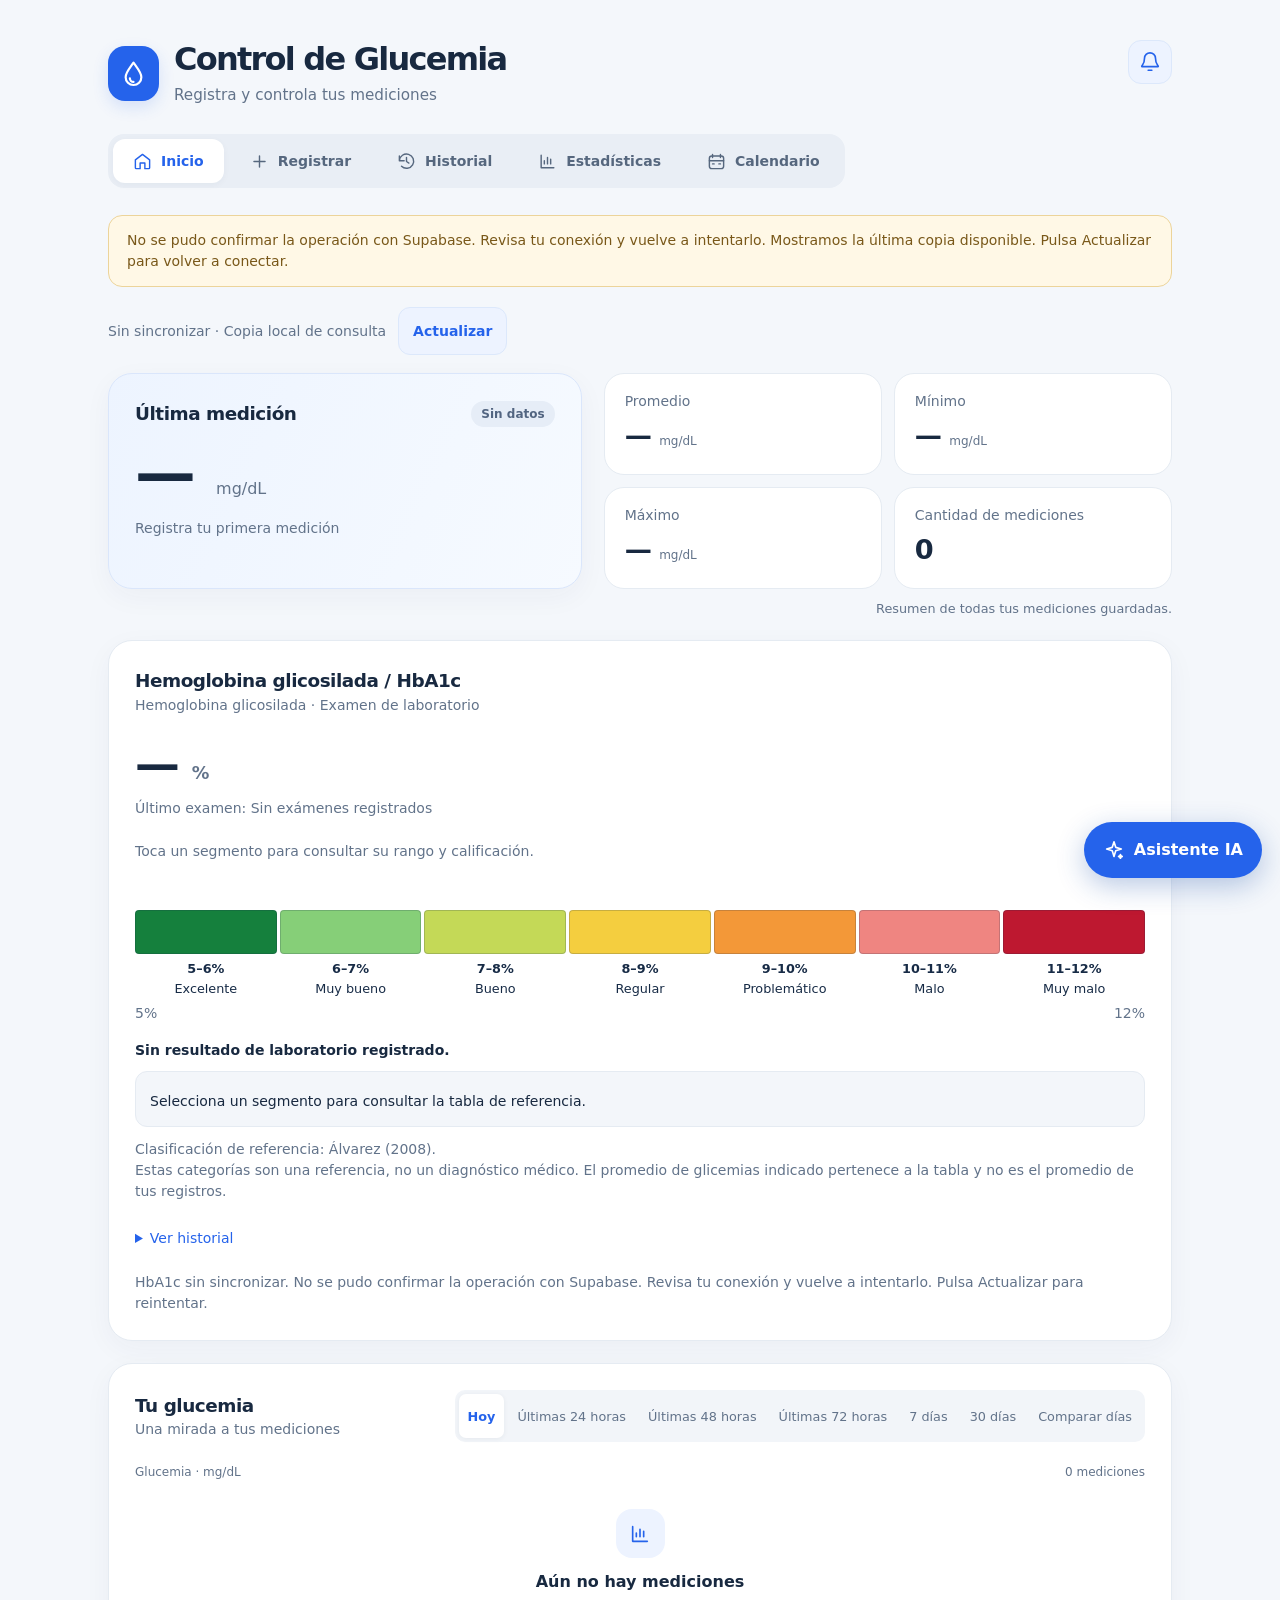
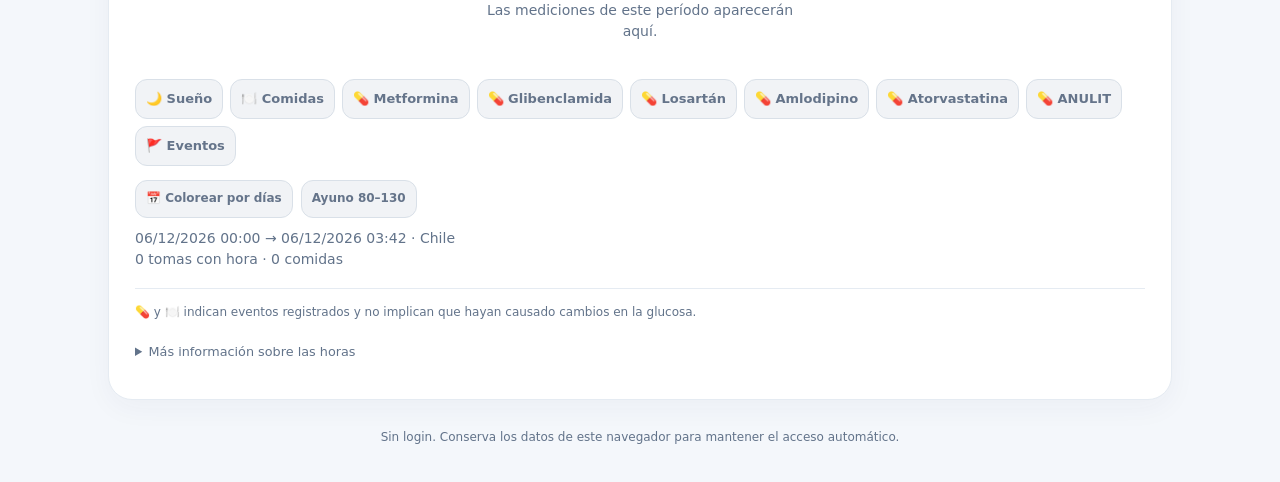
==== commit d05ce087: "ALEXA 2Update index.html" ====
--- a/index.html
+++ b/index.html
@@ -3109,6 +3109,7 @@
   <dialog id="notification-dialog" class="notification-dialog" aria-labelledby="notification-title">
     <div class="card-head"><h2 id="notification-title">🔔 Notificaciones</h2><button type="button" class="now-button" data-close-notifications aria-label="Cerrar notificaciones">Cerrar</button></div>
     <p class="small muted">Elige los avisos que quieres recibir en este dispositivo.</p>
+    <div class="alexa-notification-section"><h3>🔊 Alexa</h3><p class="small muted">Vincula tu cuenta de Alexa para registrar glucemias, comidas y medicamentos por voz.</p><button id="alexa-pair-button" type="button" aria-haspopup="dialog" aria-controls="alexa-pair-dialog">🔊 Vincular Alexa</button></div>
     <div class="push-actions"><button id="push-enable" type="button" class="primary">Activar notificaciones</button><button id="push-test" type="button" class="now-button" hidden>Enviar prueba</button><button id="push-disable" type="button" class="now-button" hidden>Desactivar en este dispositivo</button></div>
     <button id="push-retry" type="button" class="now-button" style="margin-top:12px">Reintentar conexión</button>
     <p id="push-status" class="small push-status" role="status" aria-live="polite"></p>
@@ -4382,7 +4383,10 @@
 
 <!-- Integración Alexa: módulo independiente. No modifica las funciones existentes. -->
 <style id="alexa-pairing-styles">
-  #alexa-pair-button{position:fixed;right:18px;bottom:92px;z-index:49;display:flex;align-items:center;gap:8px;padding:12px 17px;background:#fff;color:#1d4ed8;border:1px solid #cbdcf8;border-radius:28px;font-weight:700;box-shadow:0 7px 22px #14294420;max-width:calc(100vw - 36px)}
+  #alexa-pair-button{position:static;display:inline-flex;align-items:center;justify-content:center;gap:8px;padding:12px 17px;background:#edf3ff;color:#1d4ed8;border:1px solid #cbdcf8;border-radius:12px;font-weight:700;max-width:100%;min-height:44px}
+  #notification-dialog .alexa-notification-section{margin:16px 0;padding:15px;border:1px solid #dce5f2;border-radius:15px;background:#fafbfd}
+  #notification-dialog .alexa-notification-section h3{margin:0 0 6px}
+  #notification-dialog .alexa-notification-section p{margin:0 0 12px}
   #alexa-pair-dialog{width:min(480px,calc(100vw - 28px));max-height:90dvh;overflow:auto;border:1px solid #dce5f2;border-radius:22px;padding:25px;background:#fff;color:#182940;box-shadow:0 24px 70px #142f5140}
   #alexa-pair-dialog::backdrop{background:#10233b99}
   #alexa-pair-dialog .alexa-head{display:flex;align-items:center;justify-content:space-between;gap:12px;margin-bottom:15px}
@@ -4390,9 +4394,9 @@
   #alexa-pair-dialog p{margin:12px 0;line-height:1.6}
   #alexa-pair-code{font-size:clamp(2rem,9vw,2.9rem);font-weight:800;letter-spacing:.15em;text-align:center;overflow-wrap:anywhere;margin:20px 0;color:#1d4ed8;font-variant-numeric:tabular-nums}
   #alexa-pair-status{min-height:24px;overflow-wrap:anywhere}
-  @media(max-width:760px){#alexa-pair-button{bottom:calc(150px + env(safe-area-inset-bottom));right:13px;padding:10px 13px;font-size:.83rem}}
+  @media(max-width:760px){#alexa-pair-button{width:100%;font-size:.9rem}}
 </style>
-<button id="alexa-pair-button" type="button" aria-haspopup="dialog" aria-controls="alexa-pair-dialog">🔊 Vincular Alexa</button>
+
 <dialog id="alexa-pair-dialog" aria-labelledby="alexa-pair-title">
   <div class="alexa-head"><h2 id="alexa-pair-title">Vincular Control de Glucemia con Alexa</h2><button class="alexa-close" id="alexa-pair-close" type="button" aria-label="Cerrar">×</button></div>
   <p>Genera un código de seis dígitos para vincular una cuenta Amazon con esta familia. El código vence en 10 minutos.</p>
